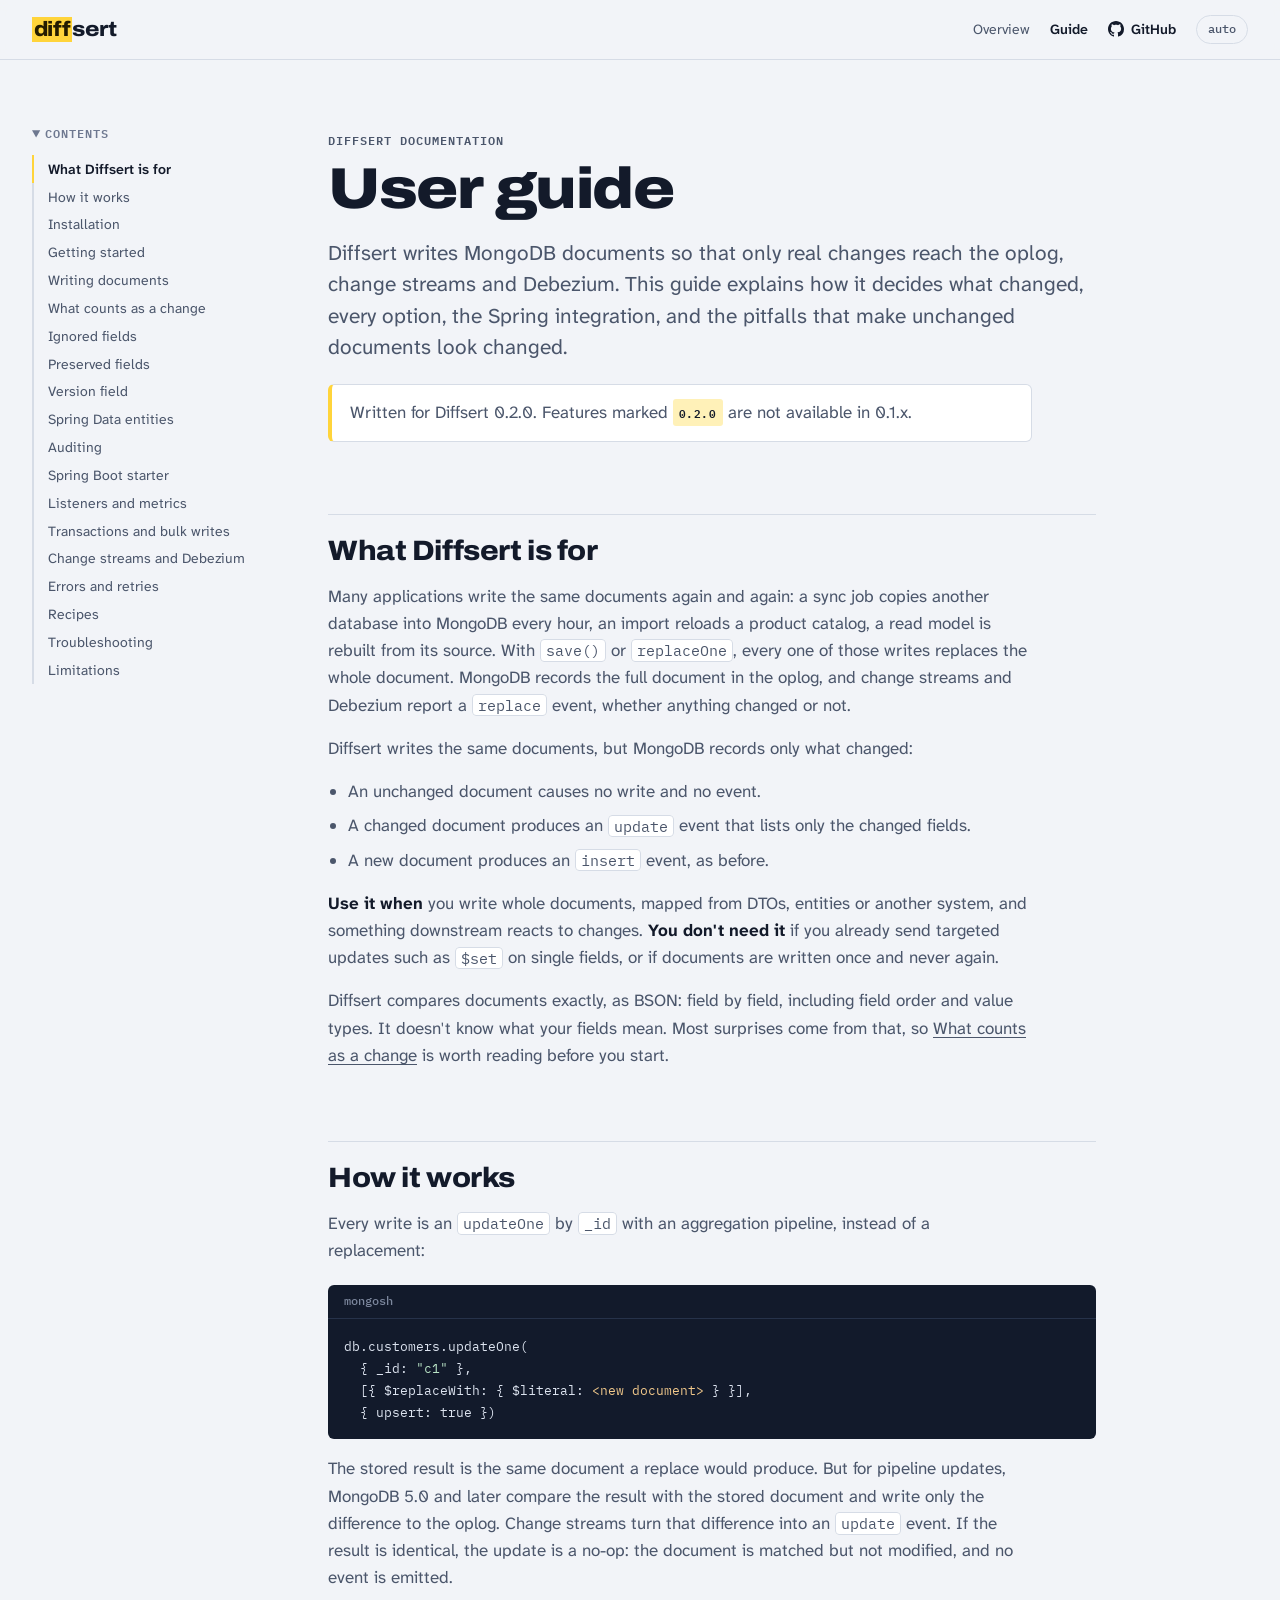
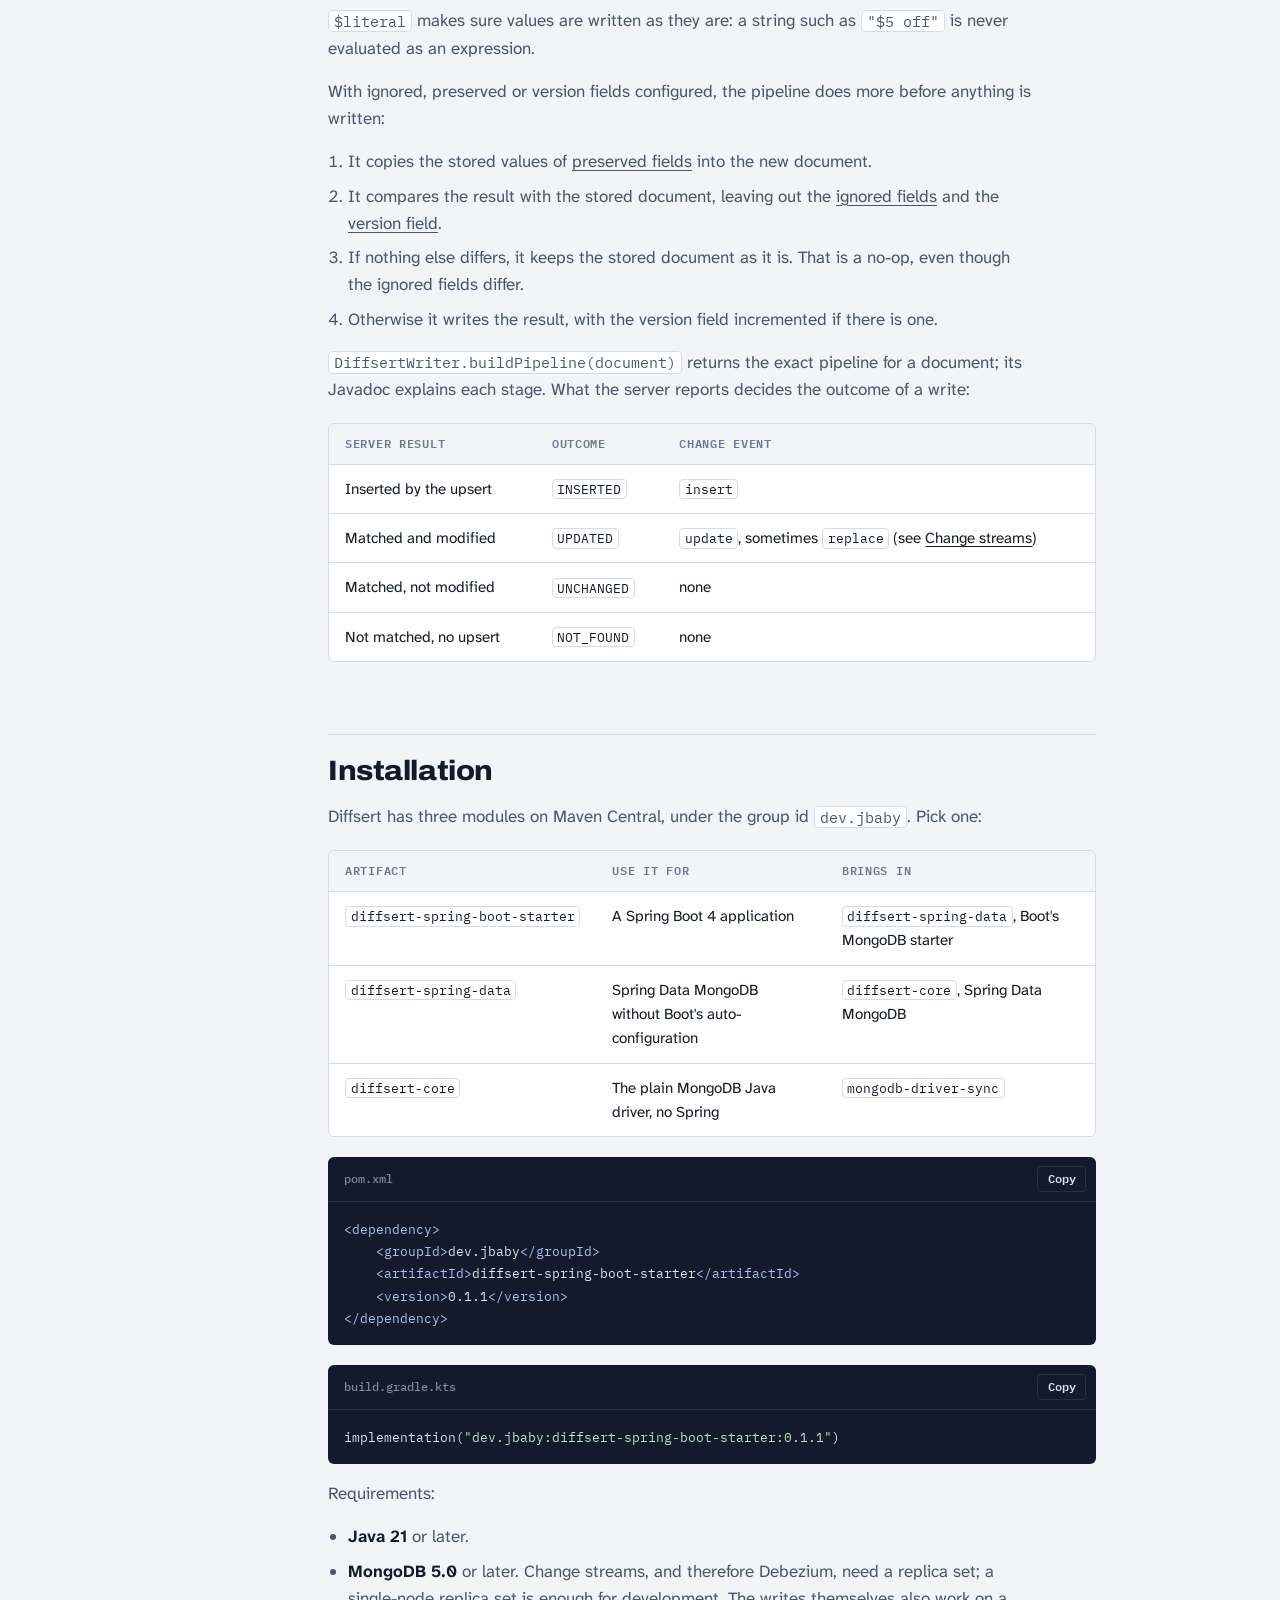
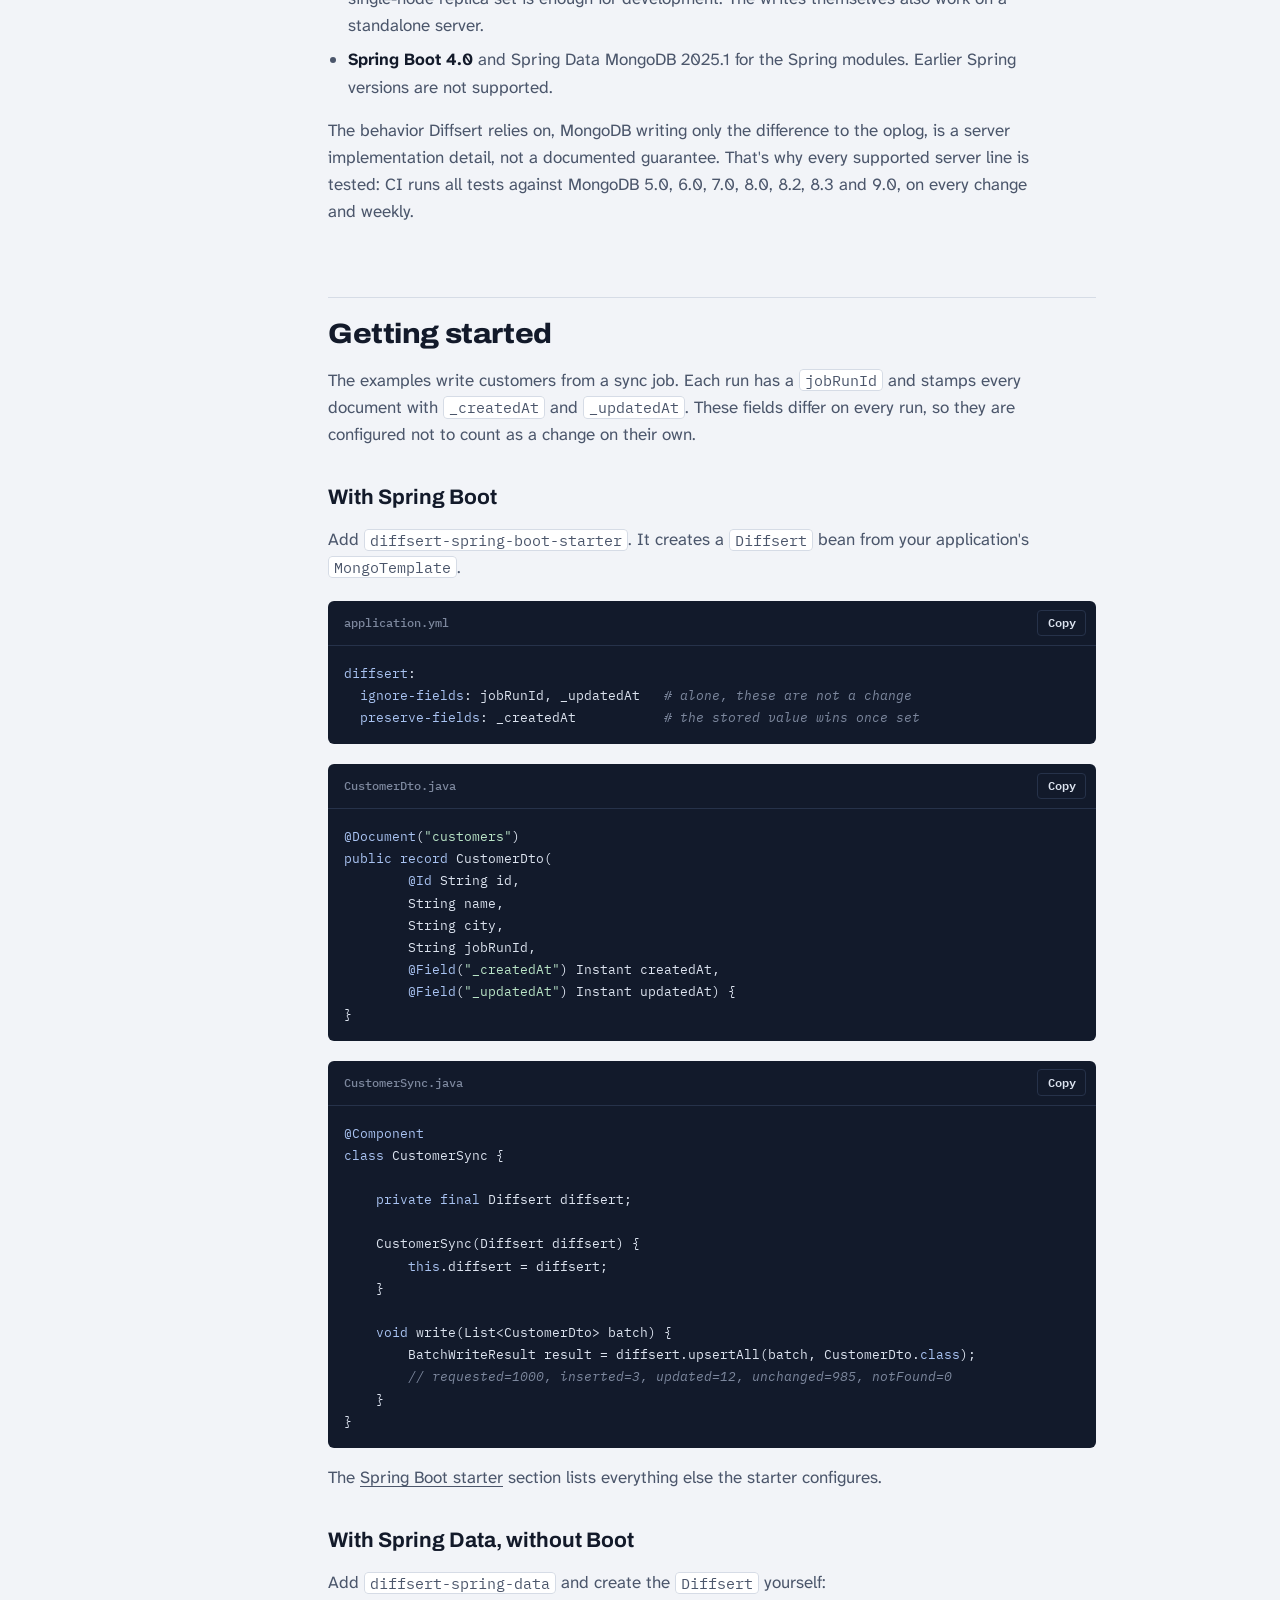
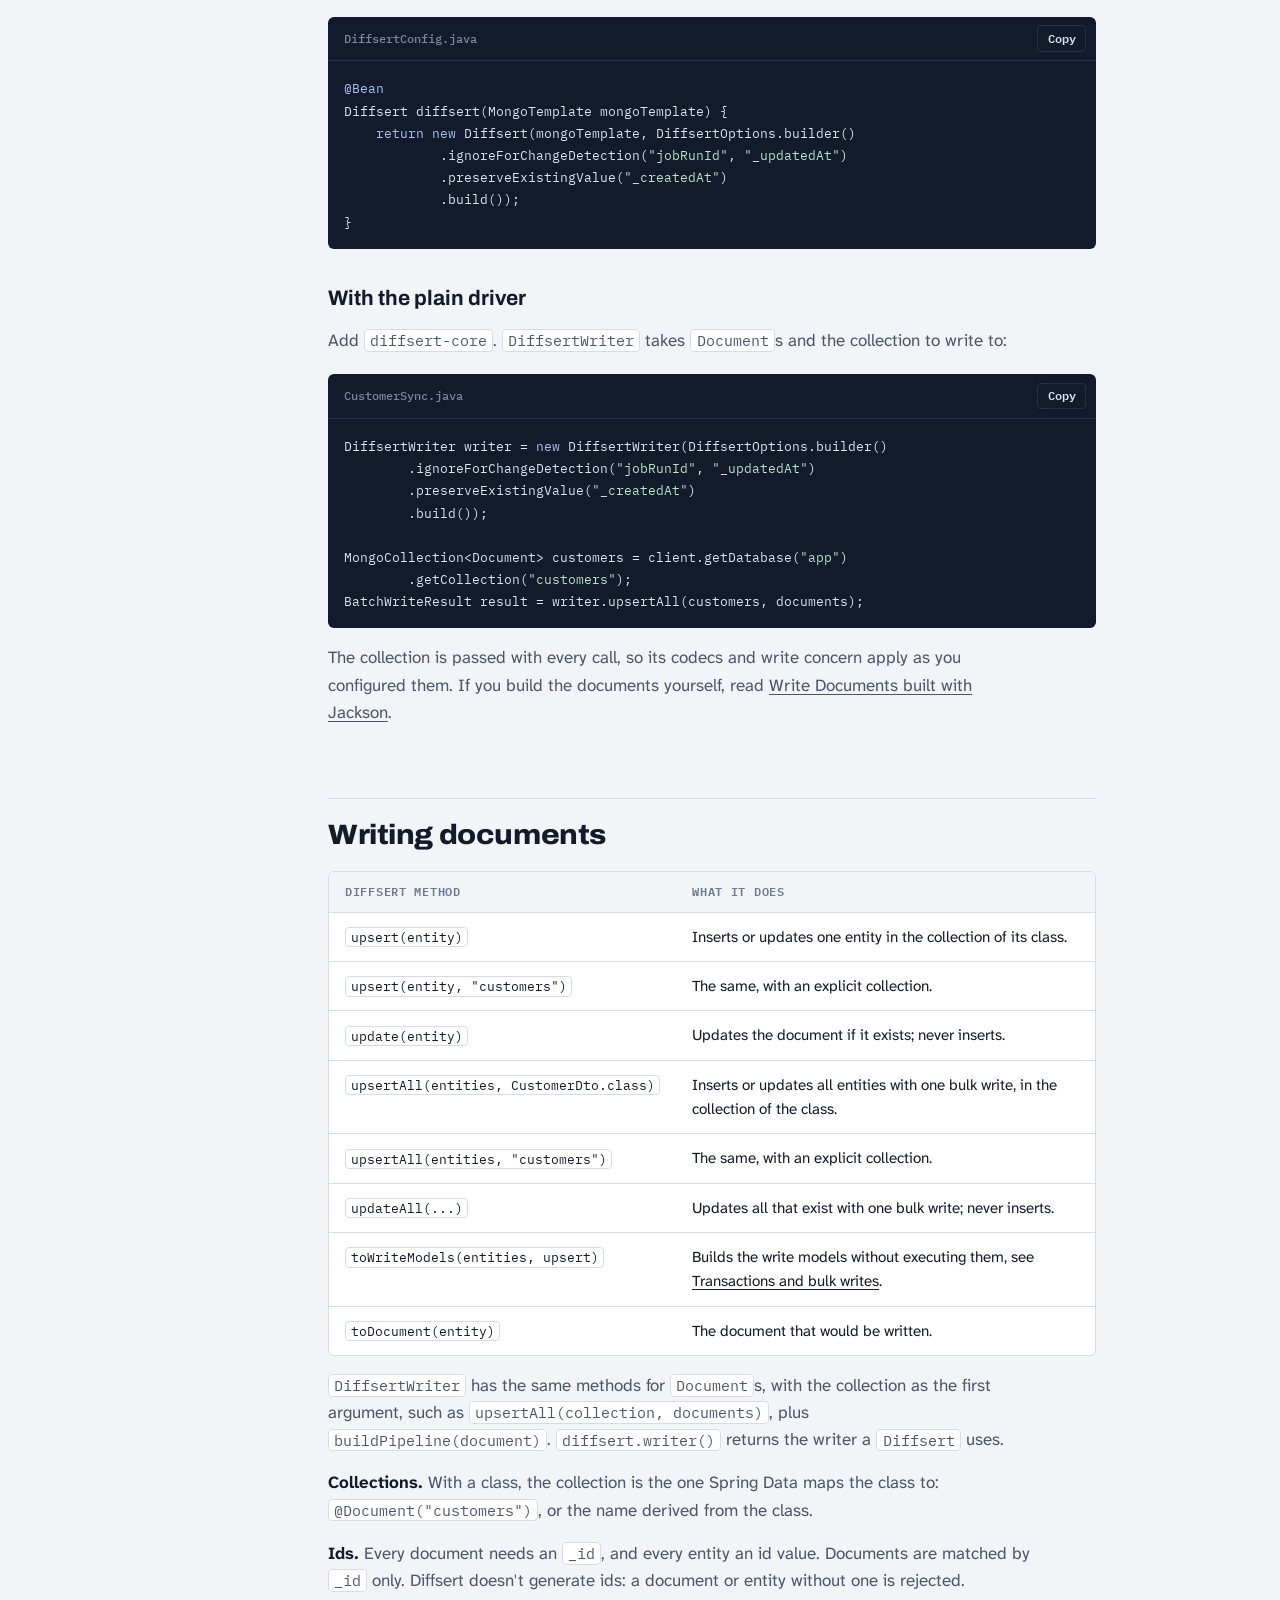
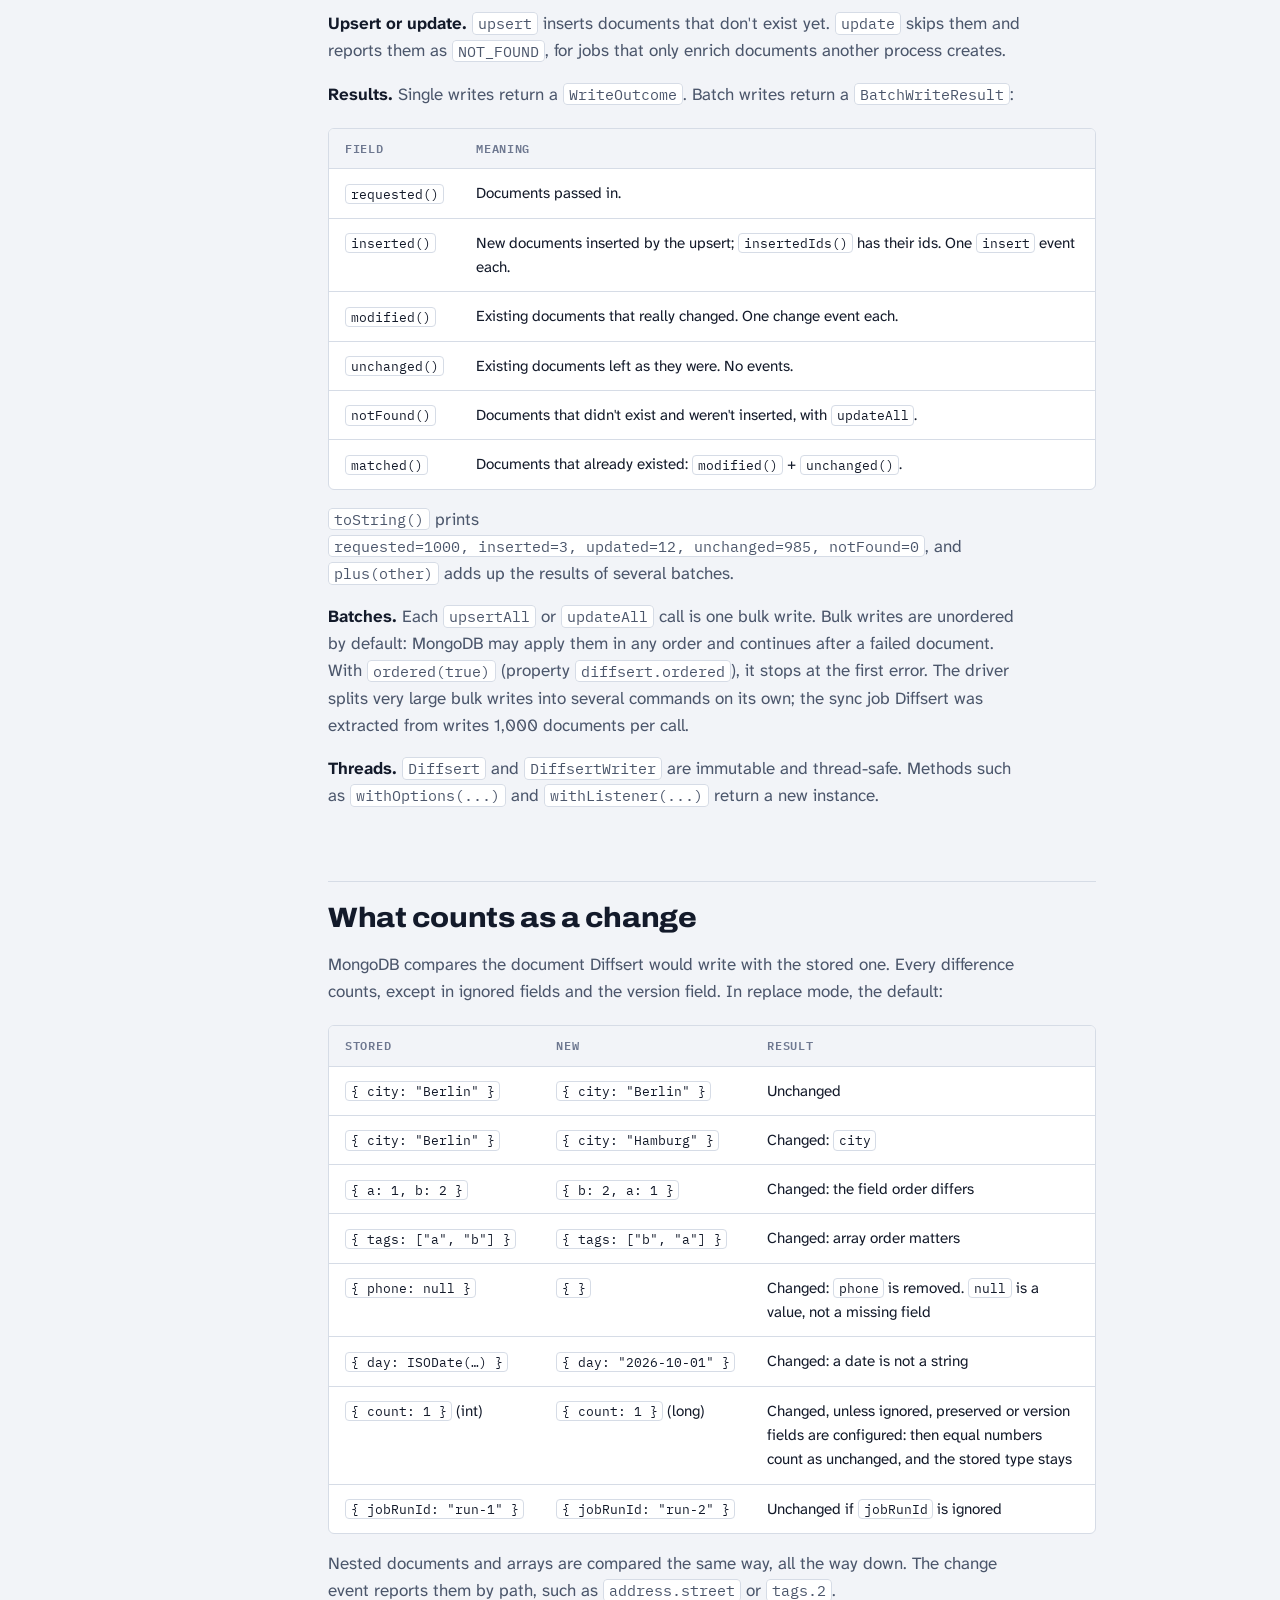
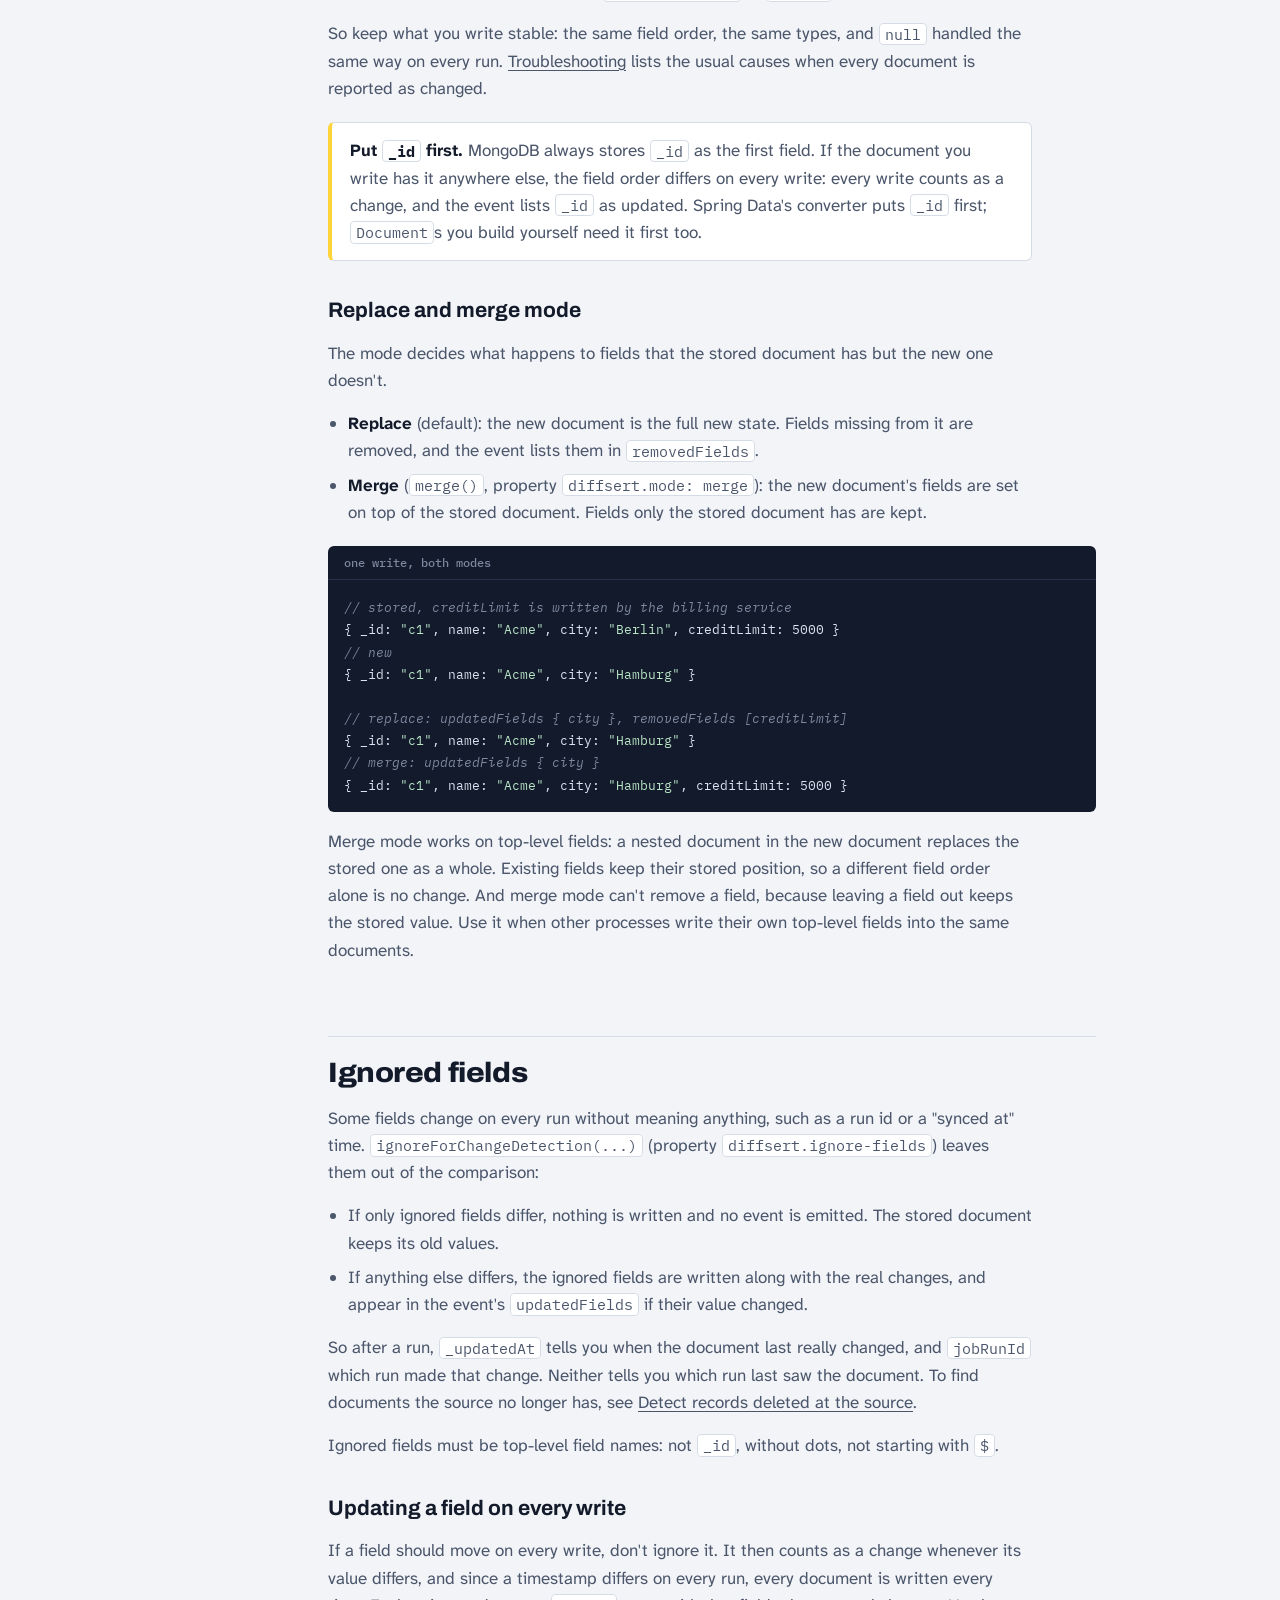
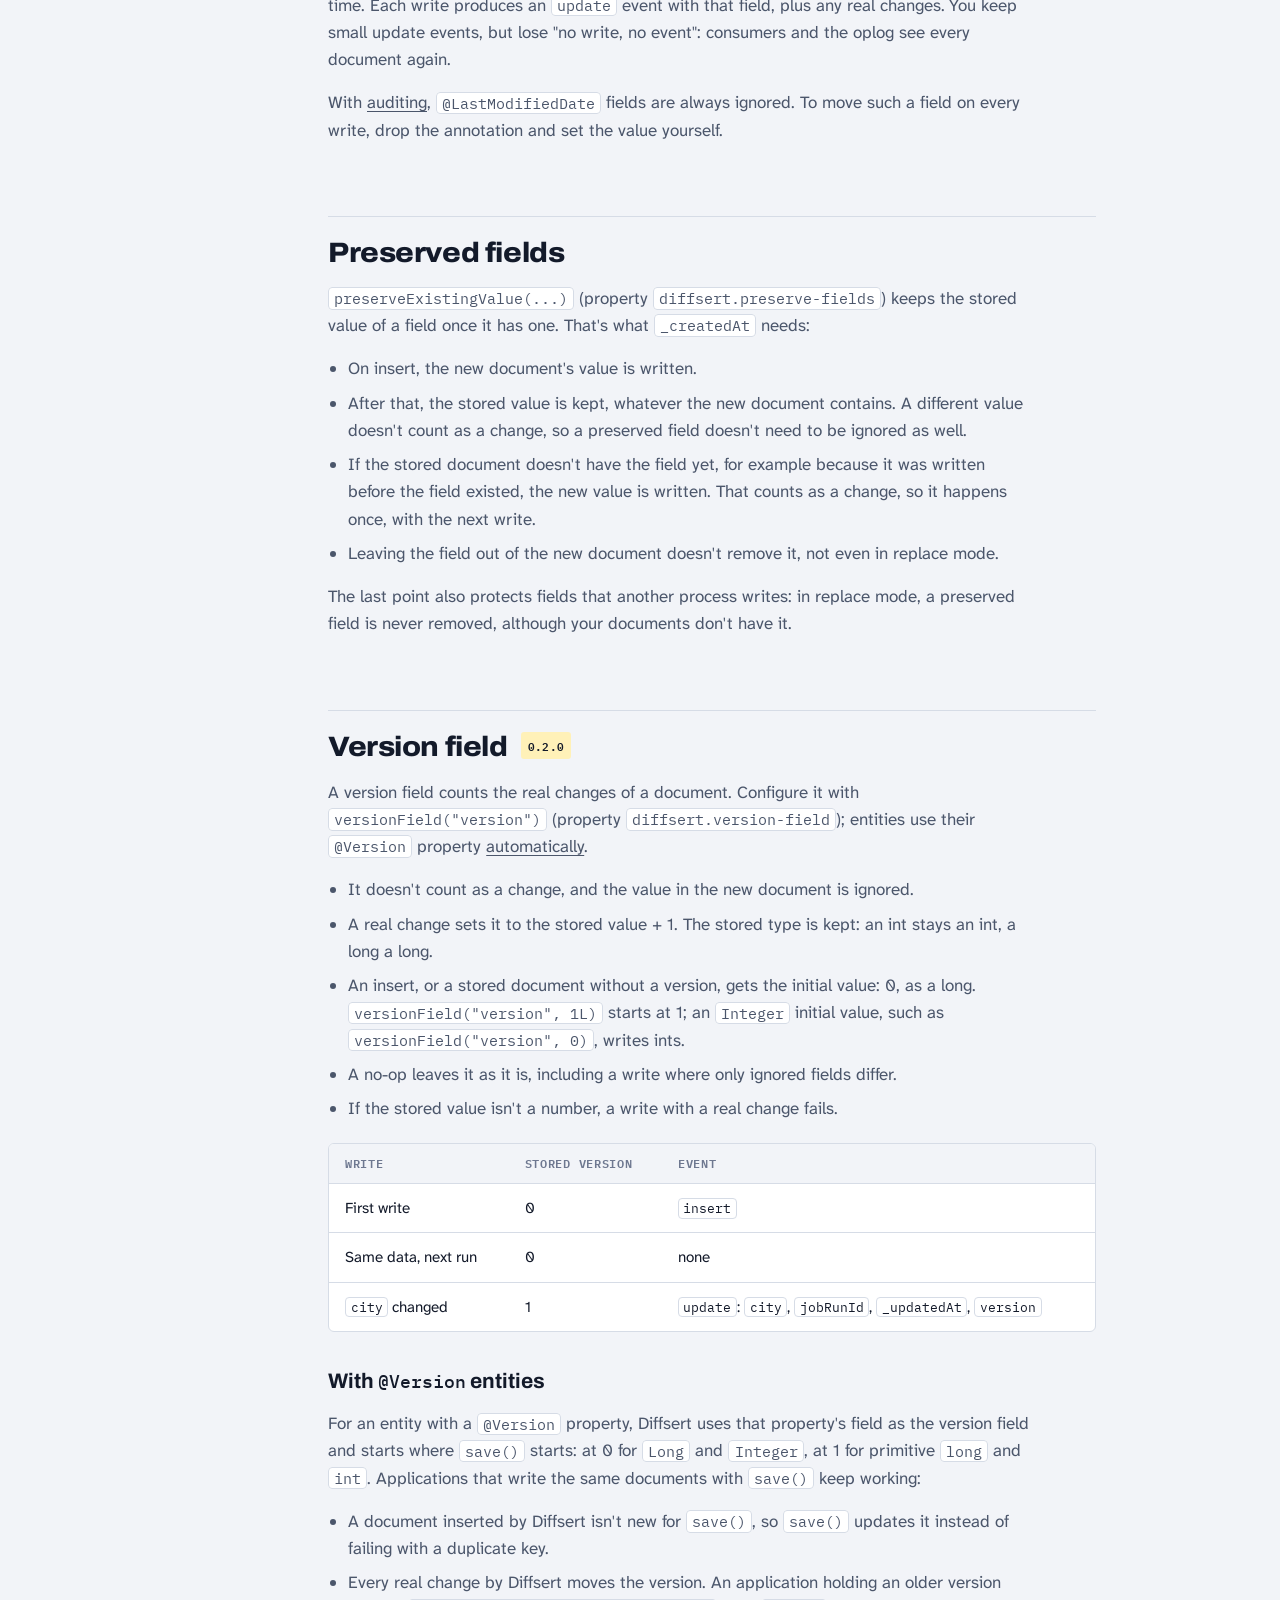
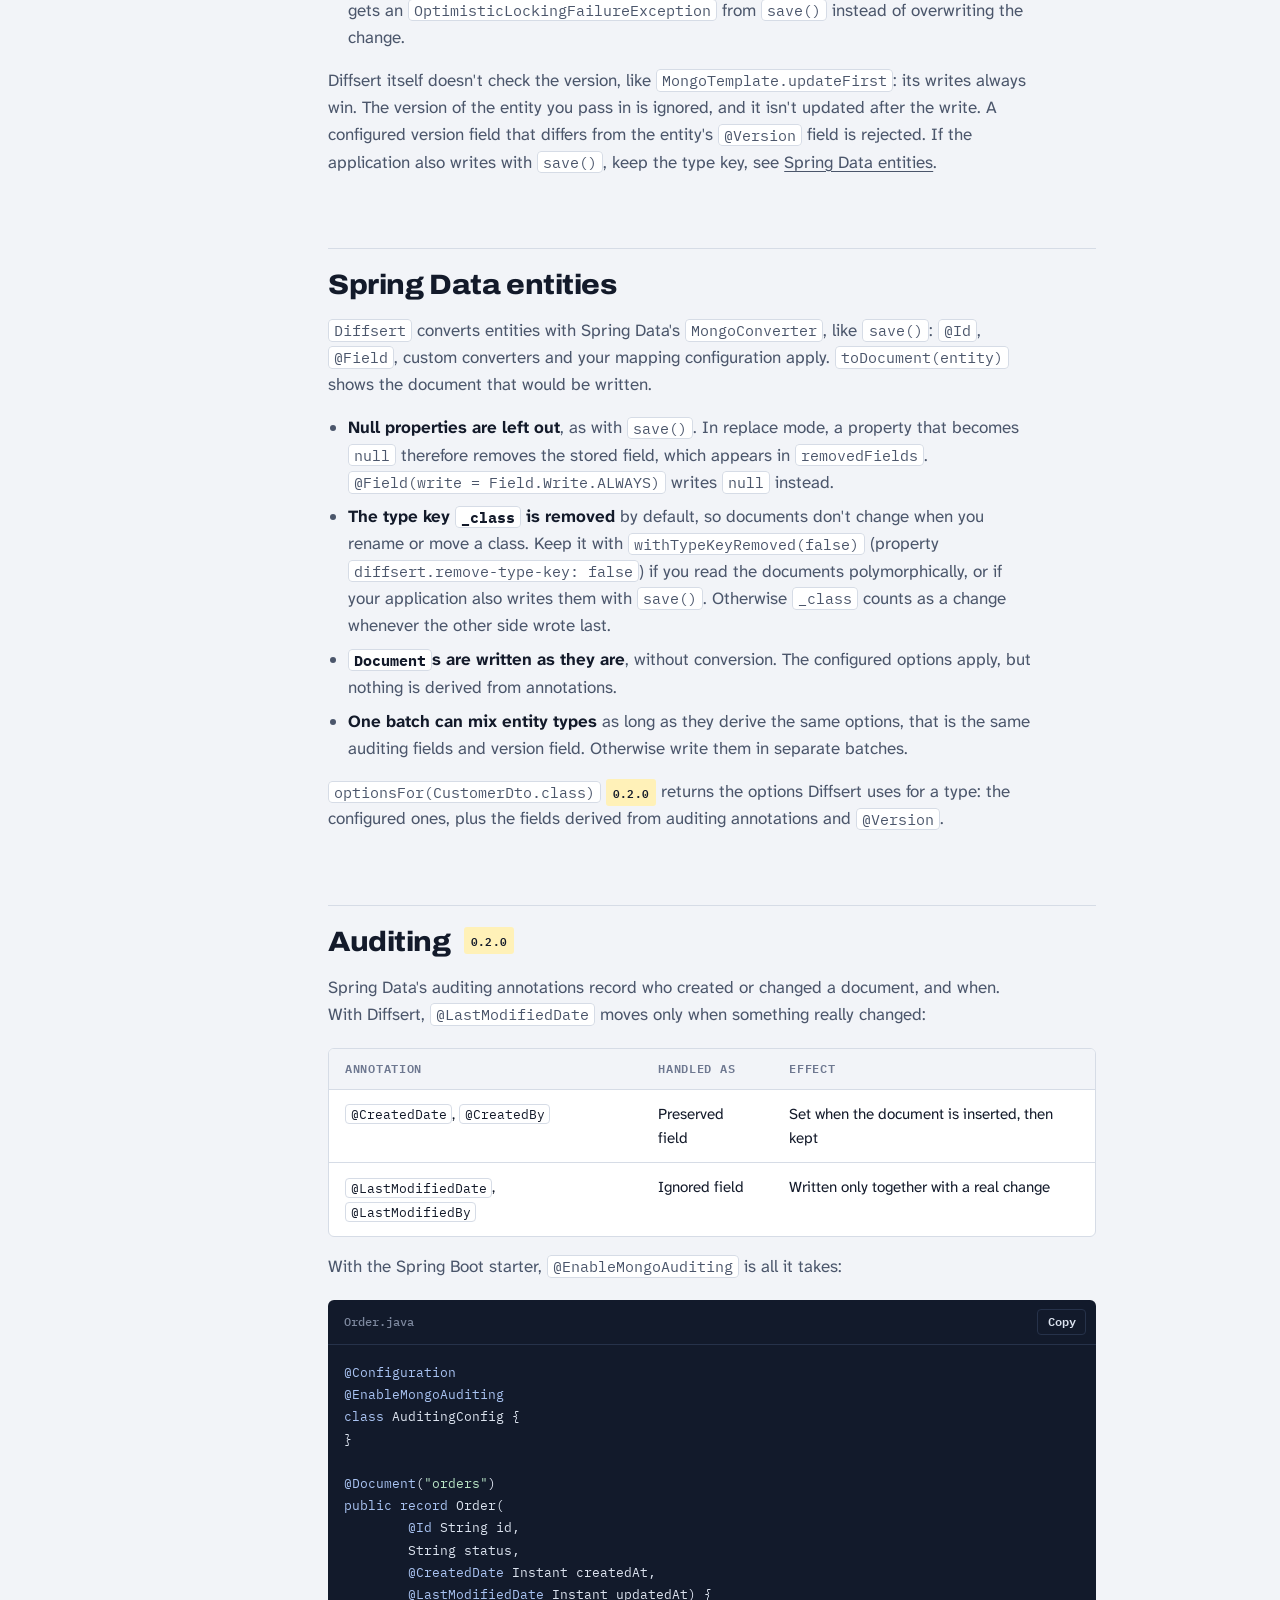
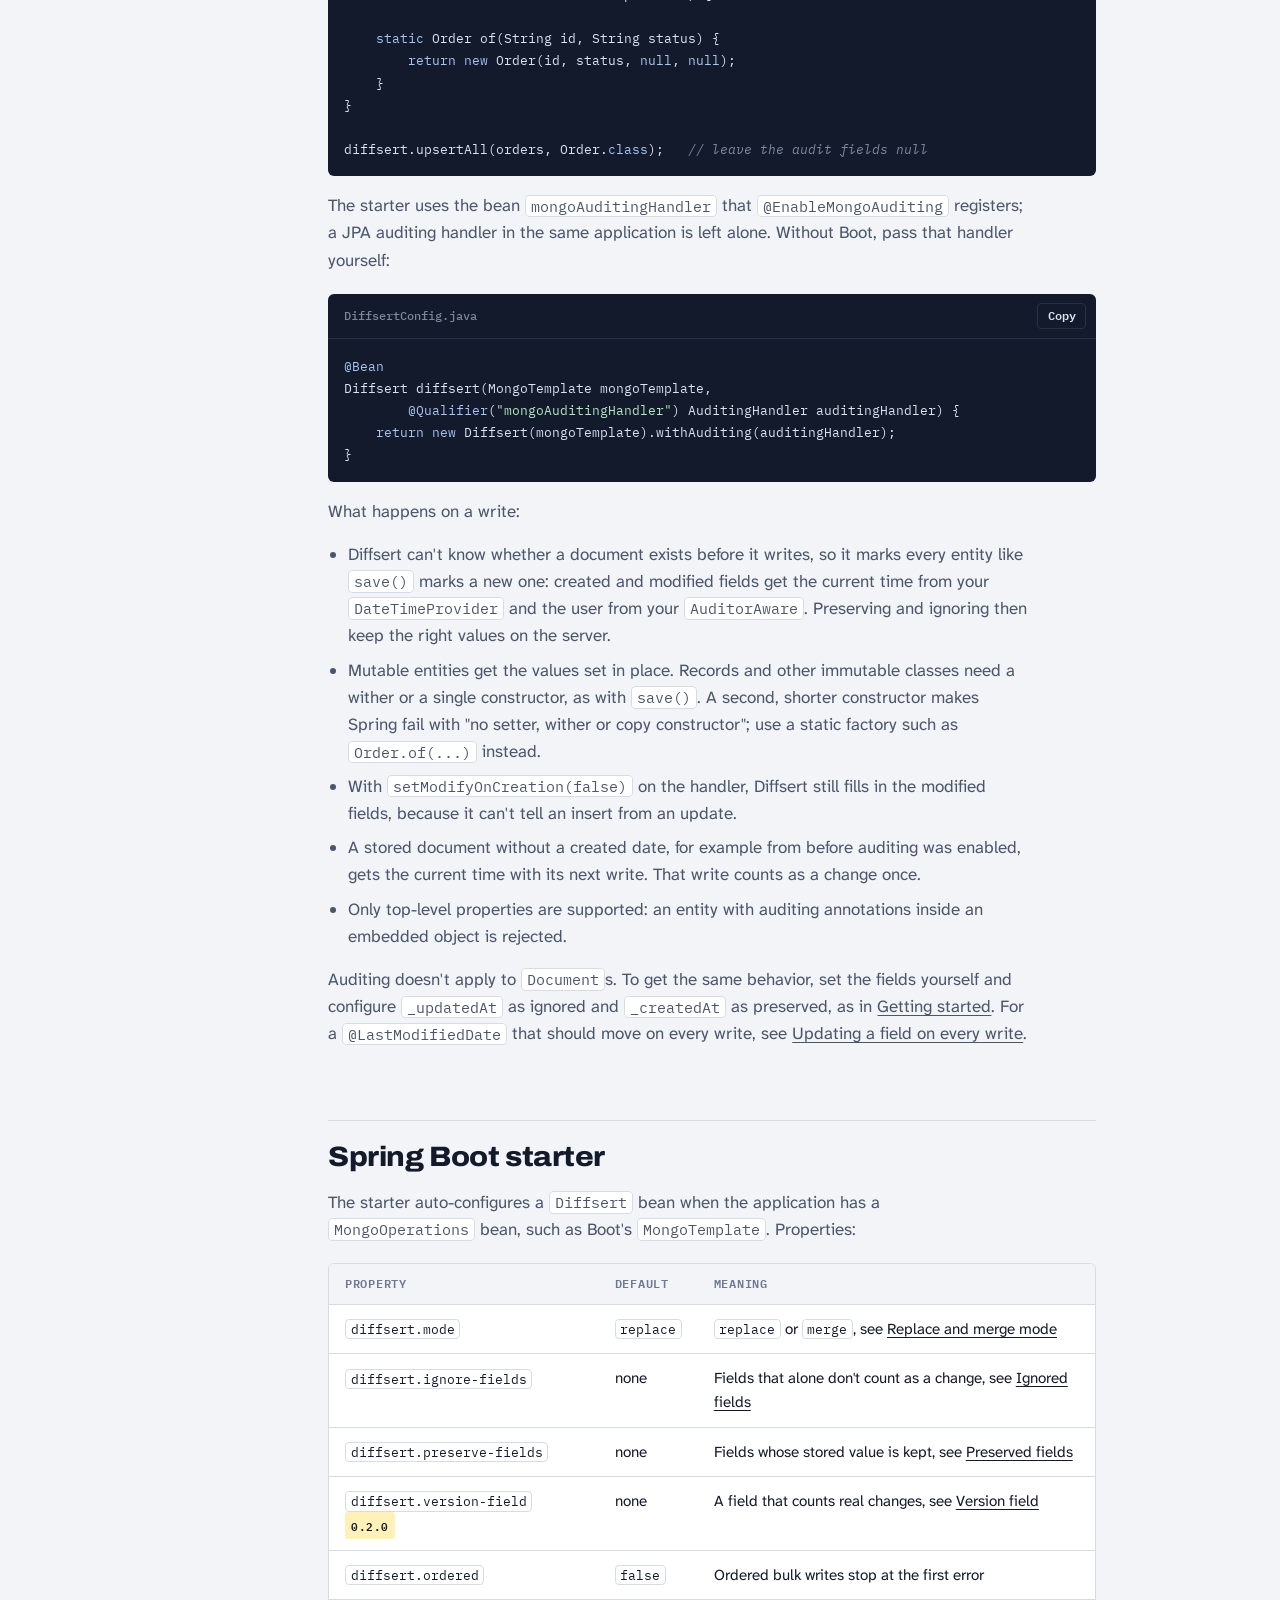
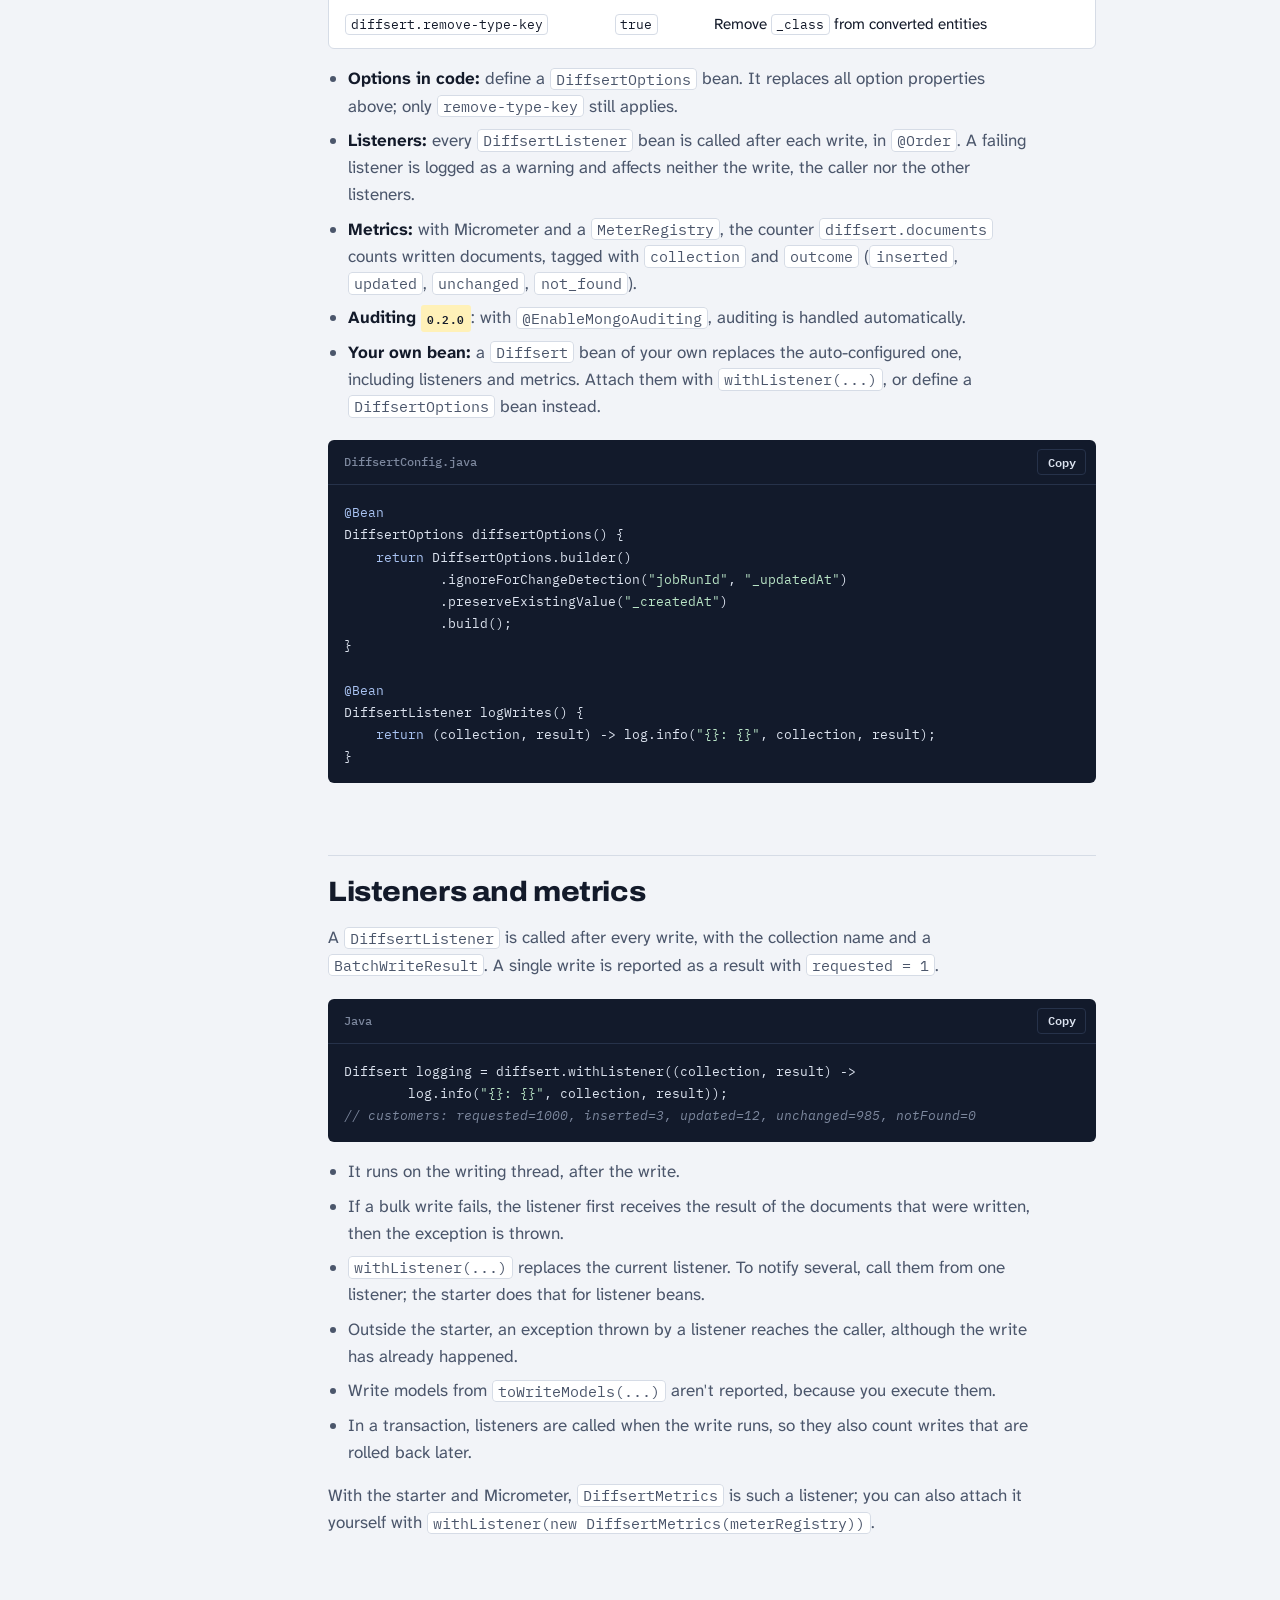
==== site/guide.html @ 5842cd1c "Add a user guide to the website site/guide.html explains how Diffsert decides what changed, every op" ====
<!doctype html>
<html lang="en">
<head>
<meta charset="utf-8">
<meta name="viewport" content="width=device-width, initial-scale=1, viewport-fit=cover">
<title>Diffsert User Guide</title>
<meta name="description" content="How Diffsert decides what changed, every option, the Spring integration, change streams and Debezium, and the pitfalls that make unchanged documents look changed.">
<meta property="og:title" content="Diffsert User Guide">
<meta property="og:description" content="Everything about writing MongoDB documents with Diffsert, so that only real changes reach change streams and Debezium.">
<meta property="og:type" content="article">
<link rel="icon" href="data:image/svg+xml,%3Csvg xmlns='http://www.w3.org/2000/svg' viewBox='0 0 32 32'%3E%3Crect width='32' height='32' rx='6' fill='%23131A2A'/%3E%3Crect x='6' y='9' width='20' height='3' rx='1.5' fill='%235A6680'/%3E%3Crect x='6' y='15' width='20' height='4' rx='1' fill='%23FFD43B'/%3E%3Crect x='6' y='22' width='14' height='3' rx='1.5' fill='%235A6680'/%3E%3C/svg%3E">
<link rel="preconnect" href="https://fonts.googleapis.com">
<link rel="preconnect" href="https://fonts.gstatic.com" crossorigin>
<link rel="stylesheet" href="https://fonts.googleapis.com/css2?family=Archivo:wdth,wght@62..125,400..900&family=Atkinson+Hyperlegible+Next:ital,wght@0,400;0,600;0,700;1,400&family=IBM+Plex+Mono:wght@400;500;600&display=swap">
<link rel="stylesheet" href="site.css">
<style>
/* Guide: one reading column with a sticky table of contents; the highlighter marks the current section. */
.nav a[aria-current="page"] { color: var(--ink); font-weight: 600; }

.guide {
  display: grid;
  grid-template-columns: 14.5rem minmax(0, 1fr);
  gap: clamp(2rem, 5vw, 4.5rem);
  align-items: start;
  padding-block: clamp(2rem, 5vw, 3.5rem) clamp(3rem, 7vw, 5rem);
}
@media (max-width: 960px) { .guide { grid-template-columns: minmax(0, 1fr); gap: 1.5rem; } }

/* ---------- table of contents ---------- */
.toc { position: sticky; top: 4.75rem; max-height: calc(100vh - 6rem); overflow-y: auto; font-size: var(--step--1); }
.toc summary {
  font: 600 0.78rem/1.3 var(--mono);
  letter-spacing: 0.08em;
  text-transform: uppercase;
  color: var(--ink-3);
  cursor: pointer;
  padding-block: 0.6rem;
}
.toc ol { list-style: none; margin: 0.25rem 0 0.75rem; padding: 0; }
.toc a {
  display: block;
  padding: 0.28rem 0 0.28rem 0.85rem;
  border-left: 2px solid var(--rule);
  color: var(--ink-2);
  text-decoration: none;
  line-height: 1.35;
}
.toc a:hover { color: var(--ink); border-left-color: var(--ink-3); }
.toc a[aria-current="true"] { color: var(--ink); font-weight: 600; border-left-color: var(--hl); }
@media (max-width: 960px) {
  .toc {
    position: static;
    max-height: none;
    background: var(--surface);
    border: 1px solid var(--rule);
    border-radius: var(--radius);
    padding: 0.2rem 1rem;
  }
}

/* ---------- article ---------- */
.doc { min-width: 0; max-width: 48rem; }
.doc h1 {
  font-size: clamp(2.4rem, 1.6rem + 3.2vw, 3.6rem);
  font-weight: 850;
  font-stretch: 115%;
  letter-spacing: -0.025em;
  line-height: 1;
  margin-top: 0.75rem;
}
.doc .lede { margin-top: 1.25rem; font-size: var(--step-1); line-height: 1.5; color: var(--ink-2); max-width: 60ch; }
.doc h2 {
  font-size: var(--step-2);
  font-weight: 800;
  font-stretch: 108%;
  letter-spacing: -0.015em;
  line-height: 1.15;
  margin-top: clamp(3rem, 6vw, 4.5rem);
  padding-top: 1.25rem;
  border-top: 1px solid var(--rule);
}
.doc h3 { font-size: var(--step-1); font-weight: 700; font-stretch: 100%; line-height: 1.25; margin-top: 2.25rem; }
.doc h2, .doc h3 { scroll-margin-top: 5rem; }
.doc h2 code, .doc h3 code { font-size: 0.85em; font-weight: 500; }
.doc p, .doc ul, .doc ol { margin: 1rem 0 0; color: var(--ink-2); max-width: var(--measure); }
.doc ul, .doc ol { padding-left: 1.25rem; }
.doc li + li { margin-top: 0.45rem; }
.doc strong { color: var(--ink); }
.doc .code, .doc .table-wrap, .doc .note { margin-top: 1.25rem; }
.doc table { min-width: 34rem; }
.doc .msgs td code { white-space: normal; }
.doc .msgs td:first-child { width: 55%; }
.note {
  background: var(--surface);
  border: 1px solid var(--rule);
  border-left: 4px solid var(--hl);
  border-radius: var(--radius);
  padding: 0.9rem 1.1rem;
  color: var(--ink-2);
  max-width: var(--measure);
}
.doc .note p { margin: 0; }
.doc .note p + p { margin-top: 0.6rem; }
.since {
  font: 600 0.68rem/1 var(--mono);
  letter-spacing: 0.04em;
  padding: 0.25rem 0.4rem;
  border-radius: 3px;
  background: var(--hl-soft);
  color: var(--ink);
  white-space: nowrap;
  vertical-align: middle;
}
h2 .since, h3 .since { margin-left: 0.5rem; position: relative; top: -0.15em; }
.anchor { margin-left: 0.45rem; color: var(--ink-3); text-decoration: none; font-weight: 500; opacity: 0; }
h2:hover .anchor, h3:hover .anchor, .anchor:focus-visible { opacity: 1; }
@media (hover: none) { .anchor { display: none; } }
</style>
</head>
<body>

<header class="top">
  <div class="wrap">
    <a class="mark" href="./" aria-label="Diffsert home"><span class="hl">diff</span>sert</a>
    <nav class="nav" aria-label="Site">
      <a href="./">Overview</a>
      <a href="guide.html" aria-current="page">Guide</a>
      <a class="gh" href="https://github.com/danielbartl/diffsert">
        <svg width="16" height="16" viewBox="0 0 16 16" aria-hidden="true" fill="currentColor"><path d="M8 0C3.58 0 0 3.58 0 8c0 3.54 2.29 6.53 5.47 7.59.4.07.55-.17.55-.38 0-.19-.01-.82-.01-1.49-2.01.37-2.53-.49-2.69-.94-.09-.23-.48-.94-.82-1.13-.28-.15-.68-.52-.01-.53.63-.01 1.08.58 1.23.82.72 1.21 1.87.87 2.33.66.07-.52.28-.87.51-1.07-1.78-.2-3.64-.89-3.64-3.95 0-.87.31-1.59.82-2.15-.08-.2-.36-1.02.08-2.12 0 0 .67-.21 2.2.82.64-.18 1.32-.27 2-.27.68 0 1.36.09 2 .27 1.53-1.04 2.2-.82 2.2-.82.44 1.1.16 1.92.08 2.12.51.56.82 1.27.82 2.15 0 3.07-1.87 3.75-3.65 3.95.29.25.54.73.54 1.48 0 1.07-.01 1.93-.01 2.2 0 .21.15.46.55.38A8.013 8.013 0 0016 8c0-4.42-3.58-8-8-8z"/></svg>
        GitHub
      </a>
      <button class="theme-btn" id="theme-btn" type="button" aria-label="Color theme: system">auto</button>
    </nav>
  </div>
</header>

<div class="wrap guide">
  <nav class="toc" aria-label="Guide contents">
    <details id="toc">
      <summary>Contents</summary>
      <ol>
        <li><a href="#purpose">What Diffsert is for</a></li>
        <li><a href="#how">How it works</a></li>
        <li><a href="#install">Installation</a></li>
        <li><a href="#start">Getting started</a></li>
        <li><a href="#writing">Writing documents</a></li>
        <li><a href="#changes">What counts as a change</a></li>
        <li><a href="#ignored">Ignored fields</a></li>
        <li><a href="#preserved">Preserved fields</a></li>
        <li><a href="#versions">Version field</a></li>
        <li><a href="#entities">Spring Data entities</a></li>
        <li><a href="#auditing">Auditing</a></li>
        <li><a href="#boot">Spring Boot starter</a></li>
        <li><a href="#listeners">Listeners and metrics</a></li>
        <li><a href="#transactions">Transactions and bulk writes</a></li>
        <li><a href="#events">Change streams and Debezium</a></li>
        <li><a href="#errors">Errors and retries</a></li>
        <li><a href="#recipes">Recipes</a></li>
        <li><a href="#troubleshooting">Troubleshooting</a></li>
        <li><a href="#limits">Limitations</a></li>
      </ol>
    </details>
  </nav>

  <main class="doc">
    <p class="eyebrow">Diffsert documentation</p>
    <h1>User guide</h1>
    <p class="lede">
      Diffsert writes MongoDB documents so that only real changes reach the oplog, change streams and Debezium. This
      guide explains how it decides what changed, every option, the Spring integration, and the pitfalls that make
      unchanged documents look changed.
    </p>
    <div class="note">
      <p>Written for Diffsert 0.2.0. Features marked <span class="since">0.2.0</span> are not available in 0.1.x.</p>
    </div>

    <!-- ================================================================ purpose -->
    <h2 id="purpose">What Diffsert is for</h2>
    <p>
      Many applications write the same documents again and again: a sync job copies another database into MongoDB
      every hour, an import reloads a product catalog, a read model is rebuilt from its source. With <code>save()</code>
      or <code>replaceOne</code>, every one of those writes replaces the whole document. MongoDB records the full
      document in the oplog, and change streams and Debezium report a <code>replace</code> event, whether anything
      changed or not.
    </p>
    <p>Diffsert writes the same documents, but MongoDB records only what changed:</p>
    <ul>
      <li>An unchanged document causes no write and no event.</li>
      <li>A changed document produces an <code>update</code> event that lists only the changed fields.</li>
      <li>A new document produces an <code>insert</code> event, as before.</li>
    </ul>
    <p>
      <strong>Use it when</strong> you write whole documents, mapped from DTOs, entities or another system, and
      something downstream reacts to changes. <strong>You don't need it</strong> if you already send targeted updates
      such as <code>$set</code> on single fields, or if documents are written once and never again.
    </p>
    <p>
      Diffsert compares documents exactly, as BSON: field by field, including field order and value types. It doesn't
      know what your fields mean. Most surprises come from that, so <a href="#changes">What counts as a change</a> is
      worth reading before you start.
    </p>

    <!-- ================================================================ how -->
    <h2 id="how">How it works</h2>
    <p>Every write is an <code>updateOne</code> by <code>_id</code> with an aggregation pipeline, instead of a replacement:</p>
    <div class="code">
      <div class="bar">mongosh</div>
<pre><code>db.customers.updateOne(
  { _id: <span class="s">"c1"</span> },
  [{ $replaceWith: { $literal: <span class="t">&lt;new document&gt;</span> } }],
  { upsert: true })</code></pre>
    </div>
    <p>
      The stored result is the same document a replace would produce. But for pipeline updates, MongoDB 5.0 and later
      compare the result with the stored document and write only the difference to the oplog. Change streams turn
      that difference into an <code>update</code> event. If the result is identical, the update is a no-op: the
      document is matched but not modified, and no event is emitted.
    </p>
    <p>
      <code>$literal</code> makes sure values are written as they are: a string such as <code>"$5 off"</code> is never
      evaluated as an expression.
    </p>
    <p>With ignored, preserved or version fields configured, the pipeline does more before anything is written:</p>
    <ol>
      <li>It copies the stored values of <a href="#preserved">preserved fields</a> into the new document.</li>
      <li>It compares the result with the stored document, leaving out the <a href="#ignored">ignored fields</a> and the <a href="#versions">version field</a>.</li>
      <li>If nothing else differs, it keeps the stored document as it is. That is a no-op, even though the ignored fields differ.</li>
      <li>Otherwise it writes the result, with the version field incremented if there is one.</li>
    </ol>
    <p>
      <code>DiffsertWriter.buildPipeline(document)</code> returns the exact pipeline for a document; its Javadoc
      explains each stage. What the server reports decides the outcome of a write:
    </p>
    <div class="table-wrap">
      <table>
        <thead><tr><th scope="col">Server result</th><th scope="col">Outcome</th><th scope="col">Change event</th></tr></thead>
        <tbody>
          <tr><td>Inserted by the upsert</td><td><code>INSERTED</code></td><td><code>insert</code></td></tr>
          <tr><td>Matched and modified</td><td><code>UPDATED</code></td><td><code>update</code>, sometimes <code>replace</code> (see <a href="#events">Change streams</a>)</td></tr>
          <tr><td>Matched, not modified</td><td><code>UNCHANGED</code></td><td>none</td></tr>
          <tr><td>Not matched, no upsert</td><td><code>NOT_FOUND</code></td><td>none</td></tr>
        </tbody>
      </table>
    </div>

    <!-- ================================================================ install -->
    <h2 id="install">Installation</h2>
    <p>Diffsert has three modules on Maven Central, under the group id <code>dev.jbaby</code>. Pick one:</p>
    <div class="table-wrap">
      <table>
        <thead><tr><th scope="col">Artifact</th><th scope="col">Use it for</th><th scope="col">Brings in</th></tr></thead>
        <tbody>
          <tr><td><code>diffsert-spring-boot-starter</code></td><td>A Spring Boot 4 application</td><td><code>diffsert-spring-data</code>, Boot's MongoDB starter</td></tr>
          <tr><td><code>diffsert-spring-data</code></td><td>Spring Data MongoDB without Boot's auto-configuration</td><td><code>diffsert-core</code>, Spring Data MongoDB</td></tr>
          <tr><td><code>diffsert-core</code></td><td>The plain MongoDB Java driver, no Spring</td><td><code>mongodb-driver-sync</code></td></tr>
        </tbody>
      </table>
    </div>
    <div class="code">
      <div class="bar">pom.xml <button class="copy" type="button">Copy</button></div>
<pre><code><span class="k">&lt;dependency&gt;</span>
    <span class="k">&lt;groupId&gt;</span>dev.jbaby<span class="k">&lt;/groupId&gt;</span>
    <span class="k">&lt;artifactId&gt;</span>diffsert-spring-boot-starter<span class="k">&lt;/artifactId&gt;</span>
    <span class="k">&lt;version&gt;</span>0.1.1<span class="k">&lt;/version&gt;</span>
<span class="k">&lt;/dependency&gt;</span></code></pre>
    </div>
    <div class="code">
      <div class="bar">build.gradle.kts <button class="copy" type="button">Copy</button></div>
<pre><code>implementation(<span class="s">"dev.jbaby:diffsert-spring-boot-starter:0.1.1"</span>)</code></pre>
    </div>
    <p>Requirements:</p>
    <ul>
      <li><strong>Java 21</strong> or later.</li>
      <li><strong>MongoDB 5.0</strong> or later. Change streams, and therefore Debezium, need a replica set; a single-node replica set is enough for development. The writes themselves also work on a standalone server.</li>
      <li><strong>Spring Boot 4.0</strong> and Spring Data MongoDB 2025.1 for the Spring modules. Earlier Spring versions are not supported.</li>
    </ul>
    <p>
      The behavior Diffsert relies on, MongoDB writing only the difference to the oplog, is a server implementation
      detail, not a documented guarantee. That's why every supported server line is tested: CI runs all tests against
      MongoDB 5.0, 6.0, 7.0, 8.0, 8.2, 8.3 and 9.0, on every change and weekly.
    </p>

    <!-- ================================================================ start -->
    <h2 id="start">Getting started</h2>
    <p>
      The examples write customers from a sync job. Each run has a <code>jobRunId</code> and stamps every document with
      <code>_createdAt</code> and <code>_updatedAt</code>. These fields differ on every run, so they are configured not
      to count as a change on their own.
    </p>

    <h3 id="start-boot">With Spring Boot</h3>
    <p>Add <code>diffsert-spring-boot-starter</code>. It creates a <code>Diffsert</code> bean from your application's <code>MongoTemplate</code>.</p>
    <div class="code">
      <div class="bar">application.yml <button class="copy" type="button">Copy</button></div>
<pre><code><span class="k">diffsert</span>:
  <span class="k">ignore-fields</span>: jobRunId, _updatedAt   <span class="c"># alone, these are not a change</span>
  <span class="k">preserve-fields</span>: _createdAt           <span class="c"># the stored value wins once set</span></code></pre>
    </div>
    <div class="code">
      <div class="bar">CustomerDto.java <button class="copy" type="button">Copy</button></div>
<pre><code><span class="k">@Document</span>(<span class="s">"customers"</span>)
<span class="k">public record</span> CustomerDto(
        <span class="k">@Id</span> String id,
        String name,
        String city,
        String jobRunId,
        <span class="k">@Field</span>(<span class="s">"_createdAt"</span>) Instant createdAt,
        <span class="k">@Field</span>(<span class="s">"_updatedAt"</span>) Instant updatedAt) {
}</code></pre>
    </div>
    <div class="code">
      <div class="bar">CustomerSync.java <button class="copy" type="button">Copy</button></div>
<pre><code><span class="k">@Component</span>
<span class="k">class</span> CustomerSync {

    <span class="k">private final</span> Diffsert diffsert;

    CustomerSync(Diffsert diffsert) {
        <span class="k">this</span>.diffsert = diffsert;
    }

    <span class="k">void</span> write(List&lt;CustomerDto&gt; batch) {
        BatchWriteResult result = diffsert.upsertAll(batch, CustomerDto.<span class="k">class</span>);
        <span class="c">// requested=1000, inserted=3, updated=12, unchanged=985, notFound=0</span>
    }
}</code></pre>
    </div>
    <p>The <a href="#boot">Spring Boot starter</a> section lists everything else the starter configures.</p>

    <h3 id="start-data">With Spring Data, without Boot</h3>
    <p>Add <code>diffsert-spring-data</code> and create the <code>Diffsert</code> yourself:</p>
    <div class="code">
      <div class="bar">DiffsertConfig.java <button class="copy" type="button">Copy</button></div>
<pre><code><span class="k">@Bean</span>
Diffsert diffsert(MongoTemplate mongoTemplate) {
    <span class="k">return new</span> Diffsert(mongoTemplate, DiffsertOptions.builder()
            .ignoreForChangeDetection(<span class="s">"jobRunId"</span>, <span class="s">"_updatedAt"</span>)
            .preserveExistingValue(<span class="s">"_createdAt"</span>)
            .build());
}</code></pre>
    </div>

    <h3 id="start-core">With the plain driver</h3>
    <p>Add <code>diffsert-core</code>. <code>DiffsertWriter</code> takes <code>Document</code>s and the collection to write to:</p>
    <div class="code">
      <div class="bar">CustomerSync.java <button class="copy" type="button">Copy</button></div>
<pre><code>DiffsertWriter writer = <span class="k">new</span> DiffsertWriter(DiffsertOptions.builder()
        .ignoreForChangeDetection(<span class="s">"jobRunId"</span>, <span class="s">"_updatedAt"</span>)
        .preserveExistingValue(<span class="s">"_createdAt"</span>)
        .build());

MongoCollection&lt;Document&gt; customers = client.getDatabase(<span class="s">"app"</span>)
        .getCollection(<span class="s">"customers"</span>);
BatchWriteResult result = writer.upsertAll(customers, documents);</code></pre>
    </div>
    <p>
      The collection is passed with every call, so its codecs and write concern apply as you configured them. If you
      build the documents yourself, read <a href="#recipe-jackson">Write Documents built with Jackson</a>.
    </p>

    <!-- ================================================================ writing -->
    <h2 id="writing">Writing documents</h2>
    <div class="table-wrap">
      <table>
        <thead><tr><th scope="col"><code>Diffsert</code> method</th><th scope="col">What it does</th></tr></thead>
        <tbody>
          <tr><td><code>upsert(entity)</code></td><td>Inserts or updates one entity in the collection of its class.</td></tr>
          <tr><td><code>upsert(entity, "customers")</code></td><td>The same, with an explicit collection.</td></tr>
          <tr><td><code>update(entity)</code></td><td>Updates the document if it exists; never inserts.</td></tr>
          <tr><td><code>upsertAll(entities, CustomerDto.class)</code></td><td>Inserts or updates all entities with one bulk write, in the collection of the class.</td></tr>
          <tr><td><code>upsertAll(entities, "customers")</code></td><td>The same, with an explicit collection.</td></tr>
          <tr><td><code>updateAll(...)</code></td><td>Updates all that exist with one bulk write; never inserts.</td></tr>
          <tr><td><code>toWriteModels(entities, upsert)</code></td><td>Builds the write models without executing them, see <a href="#transactions">Transactions and bulk writes</a>.</td></tr>
          <tr><td><code>toDocument(entity)</code></td><td>The document that would be written.</td></tr>
        </tbody>
      </table>
    </div>
    <p>
      <code>DiffsertWriter</code> has the same methods for <code>Document</code>s, with the collection as the first
      argument, such as <code>upsertAll(collection, documents)</code>, plus <code>buildPipeline(document)</code>.
      <code>diffsert.writer()</code> returns the writer a <code>Diffsert</code> uses.
    </p>
    <p>
      <strong>Collections.</strong> With a class, the collection is the one Spring Data maps the class to:
      <code>@Document("customers")</code>, or the name derived from the class.
    </p>
    <p>
      <strong>Ids.</strong> Every document needs an <code>_id</code>, and every entity an id value. Documents are
      matched by <code>_id</code> only. Diffsert doesn't generate ids: a document or entity without one is rejected.
    </p>
    <p>
      <strong>Upsert or update.</strong> <code>upsert</code> inserts documents that don't exist yet.
      <code>update</code> skips them and reports them as <code>NOT_FOUND</code>, for jobs that only enrich documents
      another process creates.
    </p>
    <p><strong>Results.</strong> Single writes return a <code>WriteOutcome</code>. Batch writes return a <code>BatchWriteResult</code>:</p>
    <div class="table-wrap">
      <table>
        <thead><tr><th scope="col">Field</th><th scope="col">Meaning</th></tr></thead>
        <tbody>
          <tr><td><code>requested()</code></td><td>Documents passed in.</td></tr>
          <tr><td><code>inserted()</code></td><td>New documents inserted by the upsert; <code>insertedIds()</code> has their ids. One <code>insert</code> event each.</td></tr>
          <tr><td><code>modified()</code></td><td>Existing documents that really changed. One change event each.</td></tr>
          <tr><td><code>unchanged()</code></td><td>Existing documents left as they were. No events.</td></tr>
          <tr><td><code>notFound()</code></td><td>Documents that didn't exist and weren't inserted, with <code>updateAll</code>.</td></tr>
          <tr><td><code>matched()</code></td><td>Documents that already existed: <code>modified()</code> + <code>unchanged()</code>.</td></tr>
        </tbody>
      </table>
    </div>
    <p>
      <code>toString()</code> prints <code>requested=1000, inserted=3, updated=12, unchanged=985, notFound=0</code>,
      and <code>plus(other)</code> adds up the results of several batches.
    </p>
    <p>
      <strong>Batches.</strong> Each <code>upsertAll</code> or <code>updateAll</code> call is one bulk write.
      Bulk writes are unordered by default: MongoDB may apply them in any order and continues after a failed
      document. With <code>ordered(true)</code> (property <code>diffsert.ordered</code>), it stops at the first error.
      The driver splits very large bulk writes into several commands on its own; the sync job Diffsert was extracted
      from writes 1,000 documents per call.
    </p>
    <p>
      <strong>Threads.</strong> <code>Diffsert</code> and <code>DiffsertWriter</code> are immutable and thread-safe.
      Methods such as <code>withOptions(...)</code> and <code>withListener(...)</code> return a new instance.
    </p>

    <!-- ================================================================ changes -->
    <h2 id="changes">What counts as a change</h2>
    <p>
      MongoDB compares the document Diffsert would write with the stored one. Every difference counts, except in
      ignored fields and the version field. In replace mode, the default:
    </p>
    <div class="table-wrap">
      <table>
        <thead><tr><th scope="col">Stored</th><th scope="col">New</th><th scope="col">Result</th></tr></thead>
        <tbody>
          <tr><td><code>{ city: "Berlin" }</code></td><td><code>{ city: "Berlin" }</code></td><td>Unchanged</td></tr>
          <tr><td><code>{ city: "Berlin" }</code></td><td><code>{ city: "Hamburg" }</code></td><td>Changed: <code>city</code></td></tr>
          <tr><td><code>{ a: 1, b: 2 }</code></td><td><code>{ b: 2, a: 1 }</code></td><td>Changed: the field order differs</td></tr>
          <tr><td><code>{ tags: ["a", "b"] }</code></td><td><code>{ tags: ["b", "a"] }</code></td><td>Changed: array order matters</td></tr>
          <tr><td><code>{ phone: null }</code></td><td><code>{ }</code></td><td>Changed: <code>phone</code> is removed. <code>null</code> is a value, not a missing field</td></tr>
          <tr><td><code>{ day: ISODate(…) }</code></td><td><code>{ day: "2026-10-01" }</code></td><td>Changed: a date is not a string</td></tr>
          <tr><td><code>{ count: 1 }</code> (int)</td><td><code>{ count: 1 }</code> (long)</td><td>Changed, unless ignored, preserved or version fields are configured: then equal numbers count as unchanged, and the stored type stays</td></tr>
          <tr><td><code>{ jobRunId: "run-1" }</code></td><td><code>{ jobRunId: "run-2" }</code></td><td>Unchanged if <code>jobRunId</code> is ignored</td></tr>
        </tbody>
      </table>
    </div>
    <p>
      Nested documents and arrays are compared the same way, all the way down. The change event reports them by path,
      such as <code>address.street</code> or <code>tags.2</code>.
    </p>
    <p>
      So keep what you write stable: the same field order, the same types, and <code>null</code> handled the same way
      on every run. <a href="#troubleshooting">Troubleshooting</a> lists the usual causes when every document is
      reported as changed.
    </p>
    <div class="note">
      <p>
        <strong>Put <code>_id</code> first.</strong> MongoDB always stores <code>_id</code> as the first field. If the
        document you write has it anywhere else, the field order differs on every write: every write counts as a
        change, and the event lists <code>_id</code> as updated. Spring Data's converter puts <code>_id</code> first;
        <code>Document</code>s you build yourself need it first too.
      </p>
    </div>

    <h3 id="modes">Replace and merge mode</h3>
    <p>The mode decides what happens to fields that the stored document has but the new one doesn't.</p>
    <ul>
      <li><strong>Replace</strong> (default): the new document is the full new state. Fields missing from it are removed, and the event lists them in <code>removedFields</code>.</li>
      <li><strong>Merge</strong> (<code>merge()</code>, property <code>diffsert.mode: merge</code>): the new document's fields are set on top of the stored document. Fields only the stored document has are kept.</li>
    </ul>
    <div class="code">
      <div class="bar">one write, both modes</div>
<pre><code><span class="c">// stored, creditLimit is written by the billing service</span>
{ _id: <span class="s">"c1"</span>, name: <span class="s">"Acme"</span>, city: <span class="s">"Berlin"</span>, creditLimit: 5000 }
<span class="c">// new</span>
{ _id: <span class="s">"c1"</span>, name: <span class="s">"Acme"</span>, city: <span class="s">"Hamburg"</span> }

<span class="c">// replace: updatedFields { city }, removedFields [creditLimit]</span>
{ _id: <span class="s">"c1"</span>, name: <span class="s">"Acme"</span>, city: <span class="s">"Hamburg"</span> }
<span class="c">// merge: updatedFields { city }</span>
{ _id: <span class="s">"c1"</span>, name: <span class="s">"Acme"</span>, city: <span class="s">"Hamburg"</span>, creditLimit: 5000 }</code></pre>
    </div>
    <p>
      Merge mode works on top-level fields: a nested document in the new document replaces the stored one as a whole.
      Existing fields keep their stored position, so a different field order alone is no change. And merge mode can't
      remove a field, because leaving a field out keeps the stored value. Use it when other processes write their own
      top-level fields into the same documents.
    </p>

    <!-- ================================================================ ignored -->
    <h2 id="ignored">Ignored fields</h2>
    <p>
      Some fields change on every run without meaning anything, such as a run id or a "synced at" time.
      <code>ignoreForChangeDetection(...)</code> (property <code>diffsert.ignore-fields</code>) leaves them out of the
      comparison:
    </p>
    <ul>
      <li>If only ignored fields differ, nothing is written and no event is emitted. The stored document keeps its old values.</li>
      <li>If anything else differs, the ignored fields are written along with the real changes, and appear in the event's <code>updatedFields</code> if their value changed.</li>
    </ul>
    <p>
      So after a run, <code>_updatedAt</code> tells you when the document last really changed, and <code>jobRunId</code>
      which run made that change. Neither tells you which run last saw the document. To find documents the source no
      longer has, see <a href="#recipe-deletions">Detect records deleted at the source</a>.
    </p>
    <p>Ignored fields must be top-level field names: not <code>_id</code>, without dots, not starting with <code>$</code>.</p>

    <h3 id="always-update">Updating a field on every write</h3>
    <p>
      If a field should move on every write, don't ignore it. It then counts as a change whenever its value differs,
      and since a timestamp differs on every run, every document is written every time. Each write produces an
      <code>update</code> event with that field, plus any real changes. You keep small update events, but lose "no
      write, no event": consumers and the oplog see every document again.
    </p>
    <p>
      With <a href="#auditing">auditing</a>, <code>@LastModifiedDate</code> fields are always ignored. To move such a
      field on every write, drop the annotation and set the value yourself.
    </p>

    <!-- ================================================================ preserved -->
    <h2 id="preserved">Preserved fields</h2>
    <p>
      <code>preserveExistingValue(...)</code> (property <code>diffsert.preserve-fields</code>) keeps the stored value
      of a field once it has one. That's what <code>_createdAt</code> needs:
    </p>
    <ul>
      <li>On insert, the new document's value is written.</li>
      <li>After that, the stored value is kept, whatever the new document contains. A different value doesn't count as a change, so a preserved field doesn't need to be ignored as well.</li>
      <li>If the stored document doesn't have the field yet, for example because it was written before the field existed, the new value is written. That counts as a change, so it happens once, with the next write.</li>
      <li>Leaving the field out of the new document doesn't remove it, not even in replace mode.</li>
    </ul>
    <p>
      The last point also protects fields that another process writes: in replace mode, a preserved field is never
      removed, although your documents don't have it.
    </p>

    <!-- ================================================================ versions -->
    <h2 id="versions">Version field <span class="since" title="Added in 0.2.0">0.2.0</span></h2>
    <p>
      A version field counts the real changes of a document. Configure it with <code>versionField("version")</code>
      (property <code>diffsert.version-field</code>); entities use their <code>@Version</code> property
      <a href="#versions-entities">automatically</a>.
    </p>
    <ul>
      <li>It doesn't count as a change, and the value in the new document is ignored.</li>
      <li>A real change sets it to the stored value + 1. The stored type is kept: an int stays an int, a long a long.</li>
      <li>An insert, or a stored document without a version, gets the initial value: 0, as a long. <code>versionField("version", 1L)</code> starts at 1; an <code>Integer</code> initial value, such as <code>versionField("version", 0)</code>, writes ints.</li>
      <li>A no-op leaves it as it is, including a write where only ignored fields differ.</li>
      <li>If the stored value isn't a number, a write with a real change fails.</li>
    </ul>
    <div class="table-wrap">
      <table>
        <thead><tr><th scope="col">Write</th><th scope="col">Stored <code>version</code></th><th scope="col">Event</th></tr></thead>
        <tbody>
          <tr><td>First write</td><td>0</td><td><code>insert</code></td></tr>
          <tr><td>Same data, next run</td><td>0</td><td>none</td></tr>
          <tr><td><code>city</code> changed</td><td>1</td><td><code>update</code>: <code>city</code>, <code>jobRunId</code>, <code>_updatedAt</code>, <code>version</code></td></tr>
        </tbody>
      </table>
    </div>

    <h3 id="versions-entities">With <code>@Version</code> entities</h3>
    <p>
      For an entity with a <code>@Version</code> property, Diffsert uses that property's field as the version field and
      starts where <code>save()</code> starts: at 0 for <code>Long</code> and <code>Integer</code>, at 1 for primitive
      <code>long</code> and <code>int</code>. Applications that write the same documents with <code>save()</code> keep
      working:
    </p>
    <ul>
      <li>A document inserted by Diffsert isn't new for <code>save()</code>, so <code>save()</code> updates it instead of failing with a duplicate key.</li>
      <li>Every real change by Diffsert moves the version. An application holding an older version gets an <code>OptimisticLockingFailureException</code> from <code>save()</code> instead of overwriting the change.</li>
    </ul>
    <p>
      Diffsert itself doesn't check the version, like <code>MongoTemplate.updateFirst</code>: its writes always win.
      The version of the entity you pass in is ignored, and it isn't updated after the write. A configured version
      field that differs from the entity's <code>@Version</code> field is rejected. If the application also writes
      with <code>save()</code>, keep the type key, see <a href="#entities">Spring Data entities</a>.
    </p>

    <!-- ================================================================ entities -->
    <h2 id="entities">Spring Data entities</h2>
    <p>
      <code>Diffsert</code> converts entities with Spring Data's <code>MongoConverter</code>, like <code>save()</code>:
      <code>@Id</code>, <code>@Field</code>, custom converters and your mapping configuration apply.
      <code>toDocument(entity)</code> shows the document that would be written.
    </p>
    <ul>
      <li><strong>Null properties are left out</strong>, as with <code>save()</code>. In replace mode, a property that becomes <code>null</code> therefore removes the stored field, which appears in <code>removedFields</code>. <code>@Field(write = Field.Write.ALWAYS)</code> writes <code>null</code> instead.</li>
      <li><strong>The type key <code>_class</code> is removed</strong> by default, so documents don't change when you rename or move a class. Keep it with <code>withTypeKeyRemoved(false)</code> (property <code>diffsert.remove-type-key: false</code>) if you read the documents polymorphically, or if your application also writes them with <code>save()</code>. Otherwise <code>_class</code> counts as a change whenever the other side wrote last.</li>
      <li><strong><code>Document</code>s are written as they are</strong>, without conversion. The configured options apply, but nothing is derived from annotations.</li>
      <li><strong>One batch can mix entity types</strong> as long as they derive the same options, that is the same auditing fields and version field. Otherwise write them in separate batches.</li>
    </ul>
    <p>
      <code>optionsFor(CustomerDto.class)</code> <span class="since" title="Added in 0.2.0">0.2.0</span> returns the
      options Diffsert uses for a type: the configured ones, plus the fields derived from auditing annotations and
      <code>@Version</code>.
    </p>

    <!-- ================================================================ auditing -->
    <h2 id="auditing">Auditing <span class="since" title="Added in 0.2.0">0.2.0</span></h2>
    <p>
      Spring Data's auditing annotations record who created or changed a document, and when. With Diffsert,
      <code>@LastModifiedDate</code> moves only when something really changed:
    </p>
    <div class="table-wrap">
      <table>
        <thead><tr><th scope="col">Annotation</th><th scope="col">Handled as</th><th scope="col">Effect</th></tr></thead>
        <tbody>
          <tr><td><code>@CreatedDate</code>, <code>@CreatedBy</code></td><td>Preserved field</td><td>Set when the document is inserted, then kept</td></tr>
          <tr><td><code>@LastModifiedDate</code>, <code>@LastModifiedBy</code></td><td>Ignored field</td><td>Written only together with a real change</td></tr>
        </tbody>
      </table>
    </div>
    <p>With the Spring Boot starter, <code>@EnableMongoAuditing</code> is all it takes:</p>
    <div class="code">
      <div class="bar">Order.java <button class="copy" type="button">Copy</button></div>
<pre><code><span class="k">@Configuration</span>
<span class="k">@EnableMongoAuditing</span>
<span class="k">class</span> AuditingConfig {
}

<span class="k">@Document</span>(<span class="s">"orders"</span>)
<span class="k">public record</span> Order(
        <span class="k">@Id</span> String id,
        String status,
        <span class="k">@CreatedDate</span> Instant createdAt,
        <span class="k">@LastModifiedDate</span> Instant updatedAt) {

    <span class="k">static</span> Order of(String id, String status) {
        <span class="k">return new</span> Order(id, status, <span class="k">null</span>, <span class="k">null</span>);
    }
}

diffsert.upsertAll(orders, Order.<span class="k">class</span>);   <span class="c">// leave the audit fields null</span></code></pre>
    </div>
    <p>
      The starter uses the bean <code>mongoAuditingHandler</code> that <code>@EnableMongoAuditing</code> registers;
      a JPA auditing handler in the same application is left alone. Without Boot, pass that handler yourself:
    </p>
    <div class="code">
      <div class="bar">DiffsertConfig.java <button class="copy" type="button">Copy</button></div>
<pre><code><span class="k">@Bean</span>
Diffsert diffsert(MongoTemplate mongoTemplate,
        <span class="k">@Qualifier</span>(<span class="s">"mongoAuditingHandler"</span>) AuditingHandler auditingHandler) {
    <span class="k">return new</span> Diffsert(mongoTemplate).withAuditing(auditingHandler);
}</code></pre>
    </div>
    <p>What happens on a write:</p>
    <ul>
      <li>Diffsert can't know whether a document exists before it writes, so it marks every entity like <code>save()</code> marks a new one: created and modified fields get the current time from your <code>DateTimeProvider</code> and the user from your <code>AuditorAware</code>. Preserving and ignoring then keep the right values on the server.</li>
      <li>Mutable entities get the values set in place. Records and other immutable classes need a wither or a single constructor, as with <code>save()</code>. A second, shorter constructor makes Spring fail with "no setter, wither or copy constructor"; use a static factory such as <code>Order.of(...)</code> instead.</li>
      <li>With <code>setModifyOnCreation(false)</code> on the handler, Diffsert still fills in the modified fields, because it can't tell an insert from an update.</li>
      <li>A stored document without a created date, for example from before auditing was enabled, gets the current time with its next write. That write counts as a change once.</li>
      <li>Only top-level properties are supported: an entity with auditing annotations inside an embedded object is rejected.</li>
    </ul>
    <p>
      Auditing doesn't apply to <code>Document</code>s. To get the same behavior, set the fields yourself and configure
      <code>_updatedAt</code> as ignored and <code>_createdAt</code> as preserved, as in
      <a href="#start">Getting started</a>. For a <code>@LastModifiedDate</code> that should move on every write, see
      <a href="#always-update">Updating a field on every write</a>.
    </p>

    <!-- ================================================================ boot -->
    <h2 id="boot">Spring Boot starter</h2>
    <p>The starter auto-configures a <code>Diffsert</code> bean when the application has a <code>MongoOperations</code> bean, such as Boot's <code>MongoTemplate</code>. Properties:</p>
    <div class="table-wrap">
      <table>
        <thead><tr><th scope="col">Property</th><th scope="col">Default</th><th scope="col">Meaning</th></tr></thead>
        <tbody>
          <tr><td><code>diffsert.mode</code></td><td><code>replace</code></td><td><code>replace</code> or <code>merge</code>, see <a href="#modes">Replace and merge mode</a></td></tr>
          <tr><td><code>diffsert.ignore-fields</code></td><td>none</td><td>Fields that alone don't count as a change, see <a href="#ignored">Ignored fields</a></td></tr>
          <tr><td><code>diffsert.preserve-fields</code></td><td>none</td><td>Fields whose stored value is kept, see <a href="#preserved">Preserved fields</a></td></tr>
          <tr><td><code>diffsert.version-field</code> <span class="since" title="Added in 0.2.0">0.2.0</span></td><td>none</td><td>A field that counts real changes, see <a href="#versions">Version field</a></td></tr>
          <tr><td><code>diffsert.ordered</code></td><td><code>false</code></td><td>Ordered bulk writes stop at the first error</td></tr>
          <tr><td><code>diffsert.remove-type-key</code></td><td><code>true</code></td><td>Remove <code>_class</code> from converted entities</td></tr>
        </tbody>
      </table>
    </div>
    <ul>
      <li><strong>Options in code:</strong> define a <code>DiffsertOptions</code> bean. It replaces all option properties above; only <code>remove-type-key</code> still applies.</li>
      <li><strong>Listeners:</strong> every <code>DiffsertListener</code> bean is called after each write, in <code>@Order</code>. A failing listener is logged as a warning and affects neither the write, the caller nor the other listeners.</li>
      <li><strong>Metrics:</strong> with Micrometer and a <code>MeterRegistry</code>, the counter <code>diffsert.documents</code> counts written documents, tagged with <code>collection</code> and <code>outcome</code> (<code>inserted</code>, <code>updated</code>, <code>unchanged</code>, <code>not_found</code>).</li>
      <li><strong>Auditing</strong> <span class="since" title="Added in 0.2.0">0.2.0</span>: with <code>@EnableMongoAuditing</code>, auditing is handled automatically.</li>
      <li><strong>Your own bean:</strong> a <code>Diffsert</code> bean of your own replaces the auto-configured one, including listeners and metrics. Attach them with <code>withListener(...)</code>, or define a <code>DiffsertOptions</code> bean instead.</li>
    </ul>
    <div class="code">
      <div class="bar">DiffsertConfig.java <button class="copy" type="button">Copy</button></div>
<pre><code><span class="k">@Bean</span>
DiffsertOptions diffsertOptions() {
    <span class="k">return</span> DiffsertOptions.builder()
            .ignoreForChangeDetection(<span class="s">"jobRunId"</span>, <span class="s">"_updatedAt"</span>)
            .preserveExistingValue(<span class="s">"_createdAt"</span>)
            .build();
}

<span class="k">@Bean</span>
DiffsertListener logWrites() {
    <span class="k">return</span> (collection, result) -&gt; log.info(<span class="s">"{}: {}"</span>, collection, result);
}</code></pre>
    </div>

    <!-- ================================================================ listeners -->
    <h2 id="listeners">Listeners and metrics</h2>
    <p>
      A <code>DiffsertListener</code> is called after every write, with the collection name and a
      <code>BatchWriteResult</code>. A single write is reported as a result with <code>requested = 1</code>.
    </p>
    <div class="code">
      <div class="bar">Java <button class="copy" type="button">Copy</button></div>
<pre><code>Diffsert logging = diffsert.withListener((collection, result) -&gt;
        log.info(<span class="s">"{}: {}"</span>, collection, result));
<span class="c">// customers: requested=1000, inserted=3, updated=12, unchanged=985, notFound=0</span></code></pre>
    </div>
    <ul>
      <li>It runs on the writing thread, after the write.</li>
      <li>If a bulk write fails, the listener first receives the result of the documents that were written, then the exception is thrown.</li>
      <li><code>withListener(...)</code> replaces the current listener. To notify several, call them from one listener; the starter does that for listener beans.</li>
      <li>Outside the starter, an exception thrown by a listener reaches the caller, although the write has already happened.</li>
      <li>Write models from <code>toWriteModels(...)</code> aren't reported, because you execute them.</li>
      <li>In a transaction, listeners are called when the write runs, so they also count writes that are rolled back later.</li>
    </ul>
    <p>
      With the starter and Micrometer, <code>DiffsertMetrics</code> is such a listener; you can also attach it yourself
      with <code>withListener(new DiffsertMetrics(meterRegistry))</code>.
    </p>

    <!-- ================================================================ transactions -->
    <h2 id="transactions">Transactions and bulk writes</h2>
    <p><code>Diffsert</code> writes go through <code>MongoOperations</code>, so they join a Spring-managed transaction like any template operation:</p>
    <div class="code">
      <div class="bar">OrderImport.java <button class="copy" type="button">Copy</button></div>
<pre><code><span class="k">@Transactional</span>
<span class="k">void</span> importOrders(List&lt;Order&gt; orders, List&lt;OrderLine&gt; lines) {
    diffsert.upsertAll(orders, Order.<span class="k">class</span>);
    diffsert.upsertAll(lines, OrderLine.<span class="k">class</span>);
}</code></pre>
    </div>
    <ul>
      <li>This needs a <code>MongoTransactionManager</code> that uses the same <code>MongoDatabaseFactory</code> as the template.</li>
      <li>Change events appear when the transaction commits, still as deltas. A rollback produces none.</li>
      <li>Listeners and metrics count the writes when they run, including writes that are rolled back.</li>
    </ul>
    <p>
      Without Spring, or to combine Diffsert's writes with other operations in one bulk write, build the write models
      and execute them yourself:
    </p>
    <div class="code">
      <div class="bar">Java <button class="copy" type="button">Copy</button></div>
<pre><code>List&lt;WriteModel&lt;Document&gt;&gt; models = <span class="k">new</span> ArrayList&lt;&gt;();
models.addAll(writer.toWriteModels(documents, <span class="k">true</span>));
models.add(<span class="k">new</span> DeleteManyModel&lt;&gt;(Filters.eq(<span class="s">"status"</span>, <span class="s">"obsolete"</span>)));

<span class="k">try</span> (ClientSession session = client.startSession()) {
    session.withTransaction(() -&gt; customers.bulkWrite(session, models));
}</code></pre>
    </div>
    <p>
      <code>buildPipeline(document)</code> returns the update pipeline for one document, for an
      <code>updateOne</code> of your own with the filter <code>{ _id: &lt;the document's _id&gt; }</code>.
    </p>

    <!-- ================================================================ events -->
    <h2 id="events">Change streams and Debezium</h2>
    <div class="table-wrap">
      <table>
        <thead><tr><th scope="col">Outcome</th><th scope="col">Change event</th></tr></thead>
        <tbody>
          <tr><td><code>INSERTED</code></td><td><code>insert</code>, with the full document</td></tr>
          <tr><td><code>UPDATED</code></td><td><code>update</code> with <code>updatedFields</code>, <code>removedFields</code> and <code>truncatedArrays</code>; for small documents sometimes <code>replace</code></td></tr>
          <tr><td><code>UNCHANGED</code></td><td>none</td></tr>
          <tr><td><code>NOT_FOUND</code></td><td>none</td></tr>
        </tbody>
      </table>
    </div>
    <div class="code">
      <div class="bar">update event, city changed</div>
<pre><code>{ <span class="k">operationType</span>: <span class="s">"update"</span>,
  <span class="k">documentKey</span>: { <span class="k">_id</span>: <span class="s">"c1"</span> },
  <span class="k">updateDescription</span>: {
    <span class="k">updatedFields</span>: { <span class="k">city</span>: <span class="s">"Hamburg"</span>, <span class="k">jobRunId</span>: <span class="s">"run-2"</span>,
                     <span class="k">_updatedAt</span>: ISODate(<span class="s">"2026-10-08T12:00Z"</span>) },
    <span class="k">removedFields</span>: [],
    <span class="k">truncatedArrays</span>: [] } }</code></pre>
    </div>
    <ul>
      <li><strong>Paths:</strong> nested fields and array elements are reported by path, such as <code>address.street</code> or <code>tags.2</code>. A shortened array appears in <code>truncatedArrays</code>.</li>
      <li><strong>Replace events still happen.</strong> MongoDB logs a delta only when it is smaller than the new document. For very small documents, or when almost every field changes, the event is a <code>replace</code>. In a test with ten short fields, changing nine still gave an <code>update</code>. Treat a <code>replace</code> as "anything may have changed".</li>
      <li><strong>Full documents are read later.</strong> With <code>fullDocument: "updateLookup"</code>, the full document in an update event is read when the event is read, not when the write happened, so it can already contain later changes.</li>
    </ul>

    <h3 id="react">Reacting to specific fields</h3>
    <p>A consumer that cares about certain fields checks the event's paths, and treats inserts and replaces as changes to everything:</p>
    <div class="code">
      <div class="bar">AddressListener.java <button class="copy" type="button">Copy</button></div>
<pre><code><span class="k">switch</span> (event.getOperationType()) {
    <span class="k">case</span> UPDATE -&gt; {
        UpdateDescription update = event.getUpdateDescription();
        Set&lt;String&gt; paths = <span class="k">new</span> HashSet&lt;&gt;(update.getUpdatedFields().keySet());
        paths.addAll(update.getRemovedFields());
        <span class="k">if</span> (paths.stream().anyMatch(p -&gt; p.equals(<span class="s">"address"</span>)
                || p.startsWith(<span class="s">"address."</span>))) {
            onAddressChanged(event.getDocumentKey());
        }
    }
    <span class="k">case</span> INSERT, REPLACE -&gt; onAddressChanged(event.getDocumentKey());
    <span class="k">default</span> -&gt; { }
}</code></pre>
    </div>

    <h3 id="debezium">With Debezium</h3>
    <p>Debezium's MongoDB connector reports both <code>update</code> and <code>replace</code> events as <code>op: "u"</code>. What else an event carries depends on its <code>capture.mode</code>:</p>
    <div class="table-wrap">
      <table>
        <thead><tr><th scope="col">Capture mode</th><th scope="col">Update event (Diffsert)</th><th scope="col">Replace event</th></tr></thead>
        <tbody>
          <tr><td><code>change_streams_update_full</code> (default)</td><td><code>updateDescription</code>, plus the full document in <code>after</code></td><td>Full document in <code>after</code>, no <code>updateDescription</code></td></tr>
          <tr><td><code>change_streams</code></td><td><code>updateDescription</code> only, no <code>after</code></td><td>Full document in <code>after</code>, no <code>updateDescription</code></td></tr>
          <tr><td><code>*_with_pre_image</code> (MongoDB 6.0+)</td><td>Additionally the old document in <code>before</code></td><td>Additionally <code>before</code></td></tr>
        </tbody>
      </table>
    </div>
    <ul>
      <li><strong>Unchanged documents produce no event</strong> in any mode, because nothing is written.</li>
      <li><strong>Read changes from <code>updateDescription</code>, not from <code>after</code>.</strong> In the default mode, <code>after</code> is the whole document, so it doesn't show what changed. Debezium reads it from the collection when it processes the event, so it can already contain later changes, or be <code>null</code> if the document was deleted in the meantime, unless you set <code>capture.mode.full.update.type=post_image</code> (MongoDB 6.0+).</li>
      <li><strong>No <code>updateDescription</code> means a replace:</strong> treat every field as possibly changed, or compare <code>before</code> and <code>after</code> in a pre-image mode.</li>
      <li><strong>Check <code>change_streams</code> pipelines before switching to Diffsert.</strong> With <code>save()</code>, every event carried the full document, even in this mode. With Diffsert, update events have no <code>after</code>, and <code>ExtractNewDocumentState</code> emits only <code>_id</code> and the changed fields, nested ones as dotted keys. A sink that expects whole documents would write partial ones.</li>
      <li><strong><code>ExtractNewDocumentState</code> keeps only <code>after</code></strong> in the default mode. If consumers need the changed fields, copy them into the flattened record with the transform's <code>add.fields</code> option.</li>
    </ul>

    <!-- ================================================================ errors -->
    <h2 id="errors">Errors and retries</h2>
    <h3 id="errors-rejected">Rejected before writing</h3>
    <p>These problems are found before anything is written, and throw an <code>IllegalArgumentException</code>:</p>
    <div class="table-wrap msgs">
      <table>
        <thead><tr><th scope="col">Message starts with</th><th scope="col">Cause</th></tr></thead>
        <tbody>
          <tr><td><code>entity has no id</code>, <code>document has no _id</code></td><td>The id is missing or <code>null</code>.</td></tr>
          <tr><td><code>ignoredFields: only top-level field names other than _id are supported</code></td><td>The same for <code>preservedFields</code> and <code>versionField</code>: a dotted name, <code>_id</code>, a name starting with <code>$</code>, or a blank one.</td></tr>
          <tr><td><code>versionField '…' must not be an ignored or preserved field as well</code></td><td>One field configured twice.</td></tr>
          <tr><td><code>auditing field '…' of … is nested</code></td><td>An auditing annotation inside an embedded object. <span class="since">0.2.0</span></td></tr>
          <tr><td><code>entities in one batch must have the same auditing and version fields</code></td><td>Entity types with different derived options in one batch. <span class="since">0.2.0</span></td></tr>
          <tr><td><code>version field '…' is configured, but …</code></td><td>The configured version field differs from the entity's <code>@Version</code> field. <span class="since">0.2.0</span></td></tr>
        </tbody>
      </table>
    </div>
    <h3 id="errors-failed">Failed writes</h3>
    <p>Driver exceptions are thrown as they are, not translated into Spring's <code>DataAccessException</code>:</p>
    <ul>
      <li>A single write throws a <code>MongoWriteException</code>, for example for a duplicate key in a unique index.</li>
      <li>A batch throws a <code>MongoBulkWriteException</code>. <code>getWriteErrors()</code> lists each failed document with its index in the batch. Unordered batches, the default, still write all other documents; ordered ones stop at the first error.</li>
      <li>Documents written before or besides the failed ones are reported to listeners and metrics before the exception is thrown.</li>
    </ul>
    <h3 id="retries">Retries are safe</h3>
    <p>
      Writing the same document again changes nothing: the second write is a no-op, with no event and no new version.
      After a failure, you can write the whole batch again; only what is still missing or different is written.
    </p>

    <!-- ================================================================ recipes -->
    <h2 id="recipes">Recipes</h2>

    <h3 id="recipe-jackson">Write Documents built with Jackson</h3>
    <p>
      If you map DTOs to <code>Document</code>s yourself instead of using Spring Data's mapping, write them with
      <code>DiffsertWriter</code>, or with <code>Diffsert</code>, which passes <code>Document</code>s through. For a
      plain DTO such as <code>record CustomerDto(String id, String name, String city)</code>:
    </p>
    <div class="code">
      <div class="bar">CustomerDocuments.java <button class="copy" type="button">Copy</button></div>
<pre><code><span class="k">private final</span> ObjectMapper mapper = <span class="k">new</span> ObjectMapper();

Document toDocument(CustomerDto dto, String jobRunId, Date now) {
    Document doc = <span class="k">new</span> Document(<span class="s">"_id"</span>, dto.id());   <span class="c">// _id first</span>
    doc.putAll(mapper.convertValue(dto, <span class="k">new</span> TypeReference&lt;Map&lt;String, Object&gt;&gt;() {}));
    doc.remove(<span class="s">"id"</span>);
    <span class="k">return</span> doc.append(<span class="s">"jobRunId"</span>, jobRunId)
            .append(<span class="s">"_createdAt"</span>, now)
            .append(<span class="s">"_updatedAt"</span>, now);
}</code></pre>
    </div>
    <ul>
      <li><strong><code>_id</code> first.</strong> MongoDB stores <code>_id</code> as the first field; anywhere else, every write counts as a change.</li>
      <li><strong>Stable field order.</strong> Jackson writes the properties of a class in the same order every time; <code>@JsonPropertyOrder</code> makes the order explicit. Don't build documents from a <code>HashMap</code> or a <code>HashSet</code>: their order can differ between runs.</li>
      <li><strong>Dates.</strong> <code>convertValue</code> turns <code>java.time</code> values into numbers or strings, depending on the <code>ObjectMapper</code>'s configuration, not into BSON dates. Set date fields yourself, as <code>Date</code> or <code>Instant</code>.</li>
      <li><strong>Nulls.</strong> Decide whether null properties are written as <code>null</code> or left out (<code>@JsonInclude(NON_NULL)</code>), and keep it that way: switching changes every document that has such a field.</li>
      <li><strong>Numbers.</strong> Keep numeric types stable. <code>Document.parse(json)</code>, for example, picks int, long or double by value, so a number that grows past the int range changes its type.</li>
    </ul>

    <h3 id="recipe-deletions">Detect records deleted at the source</h3>
    <p>Unchanged documents aren't written, so "not written in this run" doesn't mean "gone at the source". Collect the ids you write, and delete the rest after the run:</p>
    <div class="code">
      <div class="bar">CustomerSync.java <button class="copy" type="button">Copy</button></div>
<pre><code>Set&lt;String&gt; seen = <span class="k">new</span> HashSet&lt;&gt;();
<span class="k">for</span> (List&lt;CustomerDto&gt; batch : batches) {
    diffsert.upsertAll(batch, CustomerDto.<span class="k">class</span>);
    batch.forEach(customer -&gt; seen.add(customer.id()));
}
<span class="c">// only after the whole run succeeded</span>
mongoTemplate.remove(Query.query(Criteria.where(<span class="s">"_id"</span>).nin(seen)), CustomerDto.<span class="k">class</span>);</code></pre>
    </div>
    <p>
      Delete only after a complete, successful run: after a failed one, the set is incomplete. For large collections,
      store the ids in a separate collection instead of one big <code>$nin</code> query.
    </p>

    <h3 id="recipe-from-save">Switch from <code>save()</code></h3>
    <ul>
      <li><strong>Expect one round of updates.</strong> The first run updates every document whose stored form differs from what Diffsert writes, typically because <code>_class</code> is removed, and emits one event for each. After that, only real changes produce events. Run it once before consumers rely on the new behavior, or keep the type key.</li>
      <li><strong>Update consumers.</strong> Events change from <code>replace</code> with the full document to <code>update</code> with <code>updateDescription</code>. Check consumers that read the full document, and Debezium setups, see <a href="#debezium">With Debezium</a>.</li>
      <li><strong>Ids:</strong> <code>save()</code> generates missing ids, Diffsert requires them.</li>
      <li><strong>Versioned entities:</strong> see <a href="#versions-entities">With <code>@Version</code> entities</a>.</li>
    </ul>

    <h3 id="recipe-merge">Let two jobs write the same documents</h3>
    <p>When two jobs fill different top-level fields of the same documents, use merge mode for both, so that neither removes the other's fields:</p>
    <div class="code">
      <div class="bar">Java <button class="copy" type="button">Copy</button></div>
<pre><code><span class="c">// the CRM job writes name and city, the billing job creditLimit</span>
Diffsert merging = diffsert.withOptions(
        diffsert.options().toBuilder().merge().build());
merging.upsertAll(crmCustomers, <span class="s">"customers"</span>);</code></pre>
    </div>
    <p>A field that both jobs write with different values changes back and forth, and produces an event every time.</p>

    <h3 id="recipe-verify">Check which events your writes produce</h3>
    <p>To see what a write emits, for example in an integration test, open a change stream before writing and insert a marker document afterwards. Every event before the marker's belongs to your write:</p>
    <div class="code">
      <div class="bar">Java <button class="copy" type="button">Copy</button></div>
<pre><code>BsonString marker = <span class="k">new</span> BsonString(<span class="s">"marker-"</span> + UUID.randomUUID());
List&lt;ChangeStreamDocument&lt;Document&gt;&gt; events = <span class="k">new</span> ArrayList&lt;&gt;();
<span class="k">try</span> (var cursor = collection.watch().cursor()) {
    diffsert.upsertAll(customers, CustomerDto.<span class="k">class</span>);
    collection.insertOne(<span class="k">new</span> Document(<span class="s">"_id"</span>, marker));
    ChangeStreamDocument&lt;Document&gt; event;
    <span class="k">while</span> (!marker.equals((event = cursor.next()).getDocumentKey().get(<span class="s">"_id"</span>))) {
        events.add(event);
    }
}
collection.deleteOne(<span class="k">new</span> Document(<span class="s">"_id"</span>, marker));</code></pre>
    </div>
    <p>This needs a replica set; with Testcontainers, start <code>MongoDBContainer</code> with <code>withReplicaSet()</code>.</p>

    <!-- ================================================================ troubleshooting -->
    <h2 id="troubleshooting">Troubleshooting</h2>
    <h3 id="ts-updated">Every document is reported as <code>UPDATED</code></h3>
    <p>
      Look at the events first: <code>updatedFields</code> and <code>removedFields</code> name exactly the fields that
      differed. Or compare <code>diffsert.toDocument(entity).toJson()</code> with the stored document. Common causes:
    </p>
    <ul>
      <li>A field that changes on every run isn't ignored: a timestamp, a run id, a generated value.</li>
      <li><code>_id</code> isn't the first field of the document; the event then lists <code>_id</code>.</li>
      <li><code>_class</code>: the application writes it with <code>save()</code>, and Diffsert removes it, or the other way round.</li>
      <li>The field order changed: a reordered DTO, a different mapping, a <code>HashMap</code>.</li>
      <li>The array order changes: lists built from a <code>HashSet</code>, or source data without a fixed sort order.</li>
      <li>The types differ from what's stored: int and long, double and decimal, string and date. Without ignored, preserved or version fields, a numeric type alone counts too.</li>
      <li><code>null</code> and missing: the stored document has the field as <code>null</code> and the new one leaves it out, or the other way round.</li>
    </ul>
    <p>
      After you change the mapping, the first run updates every affected document once; that's expected. If the same
      documents are updated on every run, one of the causes above is at work.
    </p>
    <h3 id="ts-unchanged">A change wasn't written</h3>
    <ul>
      <li>Only ignored fields differed, which is the point of ignoring them.</li>
      <li>The field is preserved: the stored value wins.</li>
      <li>Merge mode: fields left out of the new document are kept.</li>
      <li>Only a numeric type changed, such as <code>1</code> to <code>1L</code>, while ignored, preserved or version fields are configured. Equal numbers then count as unchanged.</li>
      <li><code>update</code> and <code>updateAll</code> don't insert; look for <code>NOT_FOUND</code>.</li>
    </ul>
    <h3 id="ts-replace">Replace events still appear</h3>
    <p>For small documents, or when almost every field changes, MongoDB logs a full replacement. That's expected; consumers should handle <code>replace</code> events.</p>
    <h3 id="ts-none">No change events at all</h3>
    <ul>
      <li>Change streams need a replica set; a standalone server has none.</li>
      <li><code>UNCHANGED</code> writes emit nothing, by design.</li>
      <li>In a transaction, events appear only after the commit.</li>
    </ul>

    <!-- ================================================================ limits -->
    <h2 id="limits">Limitations</h2>
    <ul>
      <li>Ignored, preserved and version fields are top-level fields; nested ones such as <code>meta.updatedAt</code> aren't supported.</li>
      <li>Documents are matched by <code>_id</code> only.</li>
      <li>Sharded collections aren't tested. MongoDB requires the full shard key in the filter of an upsert, so upserts by <code>_id</code> work only where <code>_id</code> is the shard key.</li>
      <li>Synchronous driver only; there is no reactive API.</li>
      <li>Spring Boot 4 and Spring Data MongoDB 2025.1; older Spring versions aren't supported.</li>
      <li>MongoDB 5.0 or later.</li>
    </ul>
  </main>
</div>

<footer>
  <div class="wrap">
    <span><span class="hl">diff</span>sert · MIT License · © 2026 Daniel Bartl</span>
    <span class="links">
      <a href="./">Overview</a>
      <a href="https://github.com/danielbartl/diffsert">Source</a>
      <a href="https://github.com/danielbartl/diffsert/blob/main/README.md">README</a>
      <a href="https://github.com/danielbartl/diffsert/actions/workflows/ci.yml">CI</a>
    </span>
  </div>
</footer>

<script src="site.js"></script>
<script>
(function () {
  // ---------- table of contents: open beside the text, collapsed above it on narrow screens ----------
  var toc = document.getElementById("toc");
  var wide = window.matchMedia("(min-width: 961px)");
  function syncToc() { toc.open = wide.matches; }
  syncToc();
  wide.addEventListener("change", syncToc);
  toc.addEventListener("click", function (e) {
    if (e.target.closest("a") && !wide.matches) toc.open = false;
  });

  // ---------- link icons on headings ----------
  document.querySelectorAll(".doc h2[id], .doc h3[id]").forEach(function (h) {
    var a = document.createElement("a");
    a.className = "anchor";
    a.href = "#" + h.id;
    a.setAttribute("aria-label", "Link to this section");
    a.textContent = "#";
    h.appendChild(a);
  });

  // ---------- highlight the section being read ----------
  var links = {};
  toc.querySelectorAll("a").forEach(function (a) { links[a.getAttribute("href").slice(1)] = a; });
  var heads = Array.prototype.slice.call(document.querySelectorAll(".doc h2[id]"));
  var current = null;
  function spy() {
    var active = heads[0];
    for (var i = 0; i < heads.length; i++) {
      if (heads[i].getBoundingClientRect().top < 140) active = heads[i]; else break;
    }
    if (active === current) return;
    if (current) links[current.id].removeAttribute("aria-current");
    links[active.id].setAttribute("aria-current", "true");
    current = active;
  }
  var pending = false;
  window.addEventListener("scroll", function () {
    if (pending) return;
    pending = true;
    requestAnimationFrame(function () { pending = false; spy(); });
  }, { passive: true });
  spy();
})();
</script>
</body>
</html>
---- site/site.css ----
/* Shared by all pages of the Diffsert site: color tokens (light and dark), base type, header, inline code,
   tables, code blocks and footer. Page-specific styles live in each page. */
:root {
  --paper: #F2F4F8;
  --surface: #FFFFFF;
  --ink: #131A2A;
  --ink-2: #4B566B;
  --ink-3: #6E7890;
  --rule: #D6DCE6;
  --hl: #FFD43B;
  --hl-ink: #241C00;
  --hl-soft: #FFF1B8;
  --insert: #13865A;
  --replace: #C93A52;
  --cell: #DCE2EB;
  --code-bg: #121A2B;
  --code-fg: #DCE3EF;
  --code-dim: #7D889E;
  --code-key: #A9C3F2;
  --code-str: #B9E4C6;
  --code-rule: #26324A;

  --display: "Archivo", "Arial Narrow", "Helvetica Neue", Arial, sans-serif;
  --body: "Atkinson Hyperlegible Next", "Segoe UI", system-ui, -apple-system, sans-serif;
  --mono: "IBM Plex Mono", ui-monospace, "SFMono-Regular", Menlo, Consolas, monospace;

  --step--1: 0.875rem;
  --step-0: 1.0625rem;
  --step-1: 1.3125rem;
  --step-2: 1.75rem;
  --step-3: clamp(2rem, 1.4rem + 2.4vw, 2.75rem);
  --step-4: clamp(2.6rem, 1.6rem + 4.6vw, 4.9rem);

  --measure: 64ch;
  --wide: 76rem;
  --radius: 6px;
  color-scheme: light;
}
@media (prefers-color-scheme: dark) {
  :root:not([data-theme="light"]) {
    --paper: #0D1320;
    --surface: #141C2D;
    --ink: #E8EDF5;
    --ink-2: #A3AEC3;
    --ink-3: #7F8AA1;
    --rule: #263149;
    --hl: #FFD43B;
    --hl-ink: #241C00;
    --hl-soft: #3A3215;
    --insert: #3BC48B;
    --replace: #F06A80;
    --cell: #212B41;
    --code-bg: #090E18;
    --code-fg: #DCE3EF;
    --code-dim: #75809A;
    --code-key: #A9C3F2;
    --code-str: #B9E4C6;
    --code-rule: #1F2A40;
    color-scheme: dark;
  }
}
:root[data-theme="dark"] {
  --paper: #0D1320;
  --surface: #141C2D;
  --ink: #E8EDF5;
  --ink-2: #A3AEC3;
  --ink-3: #7F8AA1;
  --rule: #263149;
  --hl: #FFD43B;
  --hl-ink: #241C00;
  --hl-soft: #3A3215;
  --insert: #3BC48B;
  --replace: #F06A80;
  --cell: #212B41;
  --code-bg: #090E18;
  --code-fg: #DCE3EF;
  --code-dim: #75809A;
  --code-key: #A9C3F2;
  --code-str: #B9E4C6;
  --code-rule: #1F2A40;
  color-scheme: dark;
}

*, *::before, *::after { box-sizing: border-box; }
html { -webkit-text-size-adjust: 100%; scroll-behavior: smooth; }
@media (prefers-reduced-motion: reduce) { html { scroll-behavior: auto; } }
body {
  margin: 0;
  background: var(--paper);
  color: var(--ink);
  font-family: var(--body);
  font-size: var(--step-0);
  line-height: 1.6;
  padding-inline: max(16px, env(safe-area-inset-left, 0px));
  padding-block: 0;
}
img, svg { max-width: 100%; }
[hidden] { display: none !important; }
a { color: inherit; text-decoration-thickness: 1px; text-underline-offset: 3px; }
a:hover { text-decoration-color: var(--hl); text-decoration-thickness: 3px; }
:focus-visible { outline: 3px solid var(--hl); outline-offset: 2px; border-radius: 2px; }
h1, h2, h3 { font-family: var(--display); text-wrap: balance; margin: 0; line-height: 1.05; }
p { margin: 0; }
code, pre, kbd { font-family: var(--mono); }
.wrap { max-width: var(--wide); margin-inline: auto; }

/* Highlighter: the page's one bold device */
.hl {
  background: linear-gradient(transparent 12%, var(--hl) 12%, var(--hl) 88%, transparent 88%);
  color: var(--hl-ink);
  padding-inline: 0.12em;
  -webkit-box-decoration-break: clone;
  box-decoration-break: clone;
}

/* ---------- header ---------- */
.top {
  position: sticky;
  top: env(safe-area-inset-top, 0px);
  z-index: 10;
  background: color-mix(in srgb, var(--paper) 88%, transparent);
  backdrop-filter: blur(8px);
  -webkit-backdrop-filter: blur(8px);
  border-bottom: 1px solid var(--rule);
  margin-inline: calc(-1 * max(16px, env(safe-area-inset-left, 0px)));
  padding-inline: max(16px, env(safe-area-inset-left, 0px));
}
.top .wrap { display: flex; align-items: center; gap: 1.5rem; padding-block: 0.8rem; }
.mark {
  font-family: var(--display);
  font-weight: 800;
  font-stretch: 112%;
  font-size: 1.3rem;
  letter-spacing: -0.01em;
  text-decoration: none;
  display: inline-flex;
  align-items: baseline;
}
.mark .hl { padding-inline: 0.08em; }
.nav { display: flex; gap: 1.25rem; margin-left: auto; align-items: center; font-size: var(--step--1); }
.nav a { text-decoration: none; color: var(--ink-2); }
.nav a:hover { color: var(--ink); }
.nav .gh { color: var(--ink); font-weight: 600; display: inline-flex; gap: 0.4rem; align-items: center; }
.theme-btn {
  background: none;
  border: 1px solid var(--rule);
  color: var(--ink-2);
  border-radius: 999px;
  font: 500 0.75rem/1 var(--mono);
  padding: 0.45rem 0.7rem;
  cursor: pointer;
}
.theme-btn:hover { color: var(--ink); border-color: var(--ink-3); }
@media (max-width: 760px) { .nav .sec { display: none; } }

.eyebrow {
  font: 600 0.78rem/1.3 var(--mono);
  letter-spacing: 0.08em;
  text-transform: uppercase;
  color: var(--ink-3);
}

/* ---------- inline code ---------- */
code.inline, p code, li code, td code {
  font-size: 0.86em;
  background: var(--surface);
  border: 1px solid var(--rule);
  border-radius: 4px;
  padding: 0.05em 0.35em;
  white-space: nowrap;
}

/* ---------- tables ---------- */
.table-wrap { overflow-x: auto; margin-top: 2rem; border: 1px solid var(--rule); border-radius: var(--radius); background: var(--surface); }
table { border-collapse: collapse; width: 100%; min-width: 40rem; font-size: 0.95rem; }
th, td { text-align: left; padding: 0.75rem 1rem; border-bottom: 1px solid var(--rule); vertical-align: top; }
tr:last-child td { border-bottom: 0; }
th { font: 600 0.75rem/1.3 var(--mono); letter-spacing: 0.06em; text-transform: uppercase; color: var(--ink-3); background: var(--paper); }

/* ---------- code blocks ---------- */
.code {
  background: var(--code-bg);
  color: var(--code-fg);
  border-radius: var(--radius);
  min-width: 0;
  overflow: hidden;
}
.code .bar {
  display: flex;
  align-items: center;
  gap: 0.75rem;
  padding: 0.55rem 0.6rem 0.55rem 1rem;
  border-bottom: 1px solid var(--code-rule);
  font: 500 0.75rem/1.3 var(--mono);
  color: var(--code-dim);
}
.code .bar .copy {
  margin-left: auto;
  font: 600 0.72rem/1 var(--mono);
  color: var(--code-fg);
  background: transparent;
  border: 1px solid var(--code-rule);
  border-radius: 4px;
  padding: 0.4rem 0.6rem;
  cursor: pointer;
}
.code .bar .copy:hover { border-color: var(--code-dim); }
.code pre { margin: 0; padding: 1rem; overflow-x: auto; font-size: 0.84rem; line-height: 1.65; }
.code .k { color: var(--code-key); }
.code .s { color: var(--code-str); }
.code .c { color: var(--code-dim); font-style: italic; }
.code .t { color: #F2C98B; }
.code-stack { display: grid; gap: 1rem; min-width: 0; }

/* ---------- footer ---------- */
footer { border-top: 1px solid var(--rule); padding-block: 2.5rem 3rem; }
footer .wrap { display: flex; flex-wrap: wrap; gap: 1rem 2rem; align-items: baseline; justify-content: space-between; font-size: var(--step--1); color: var(--ink-3); }
footer .links { display: flex; flex-wrap: wrap; gap: 1.25rem; }
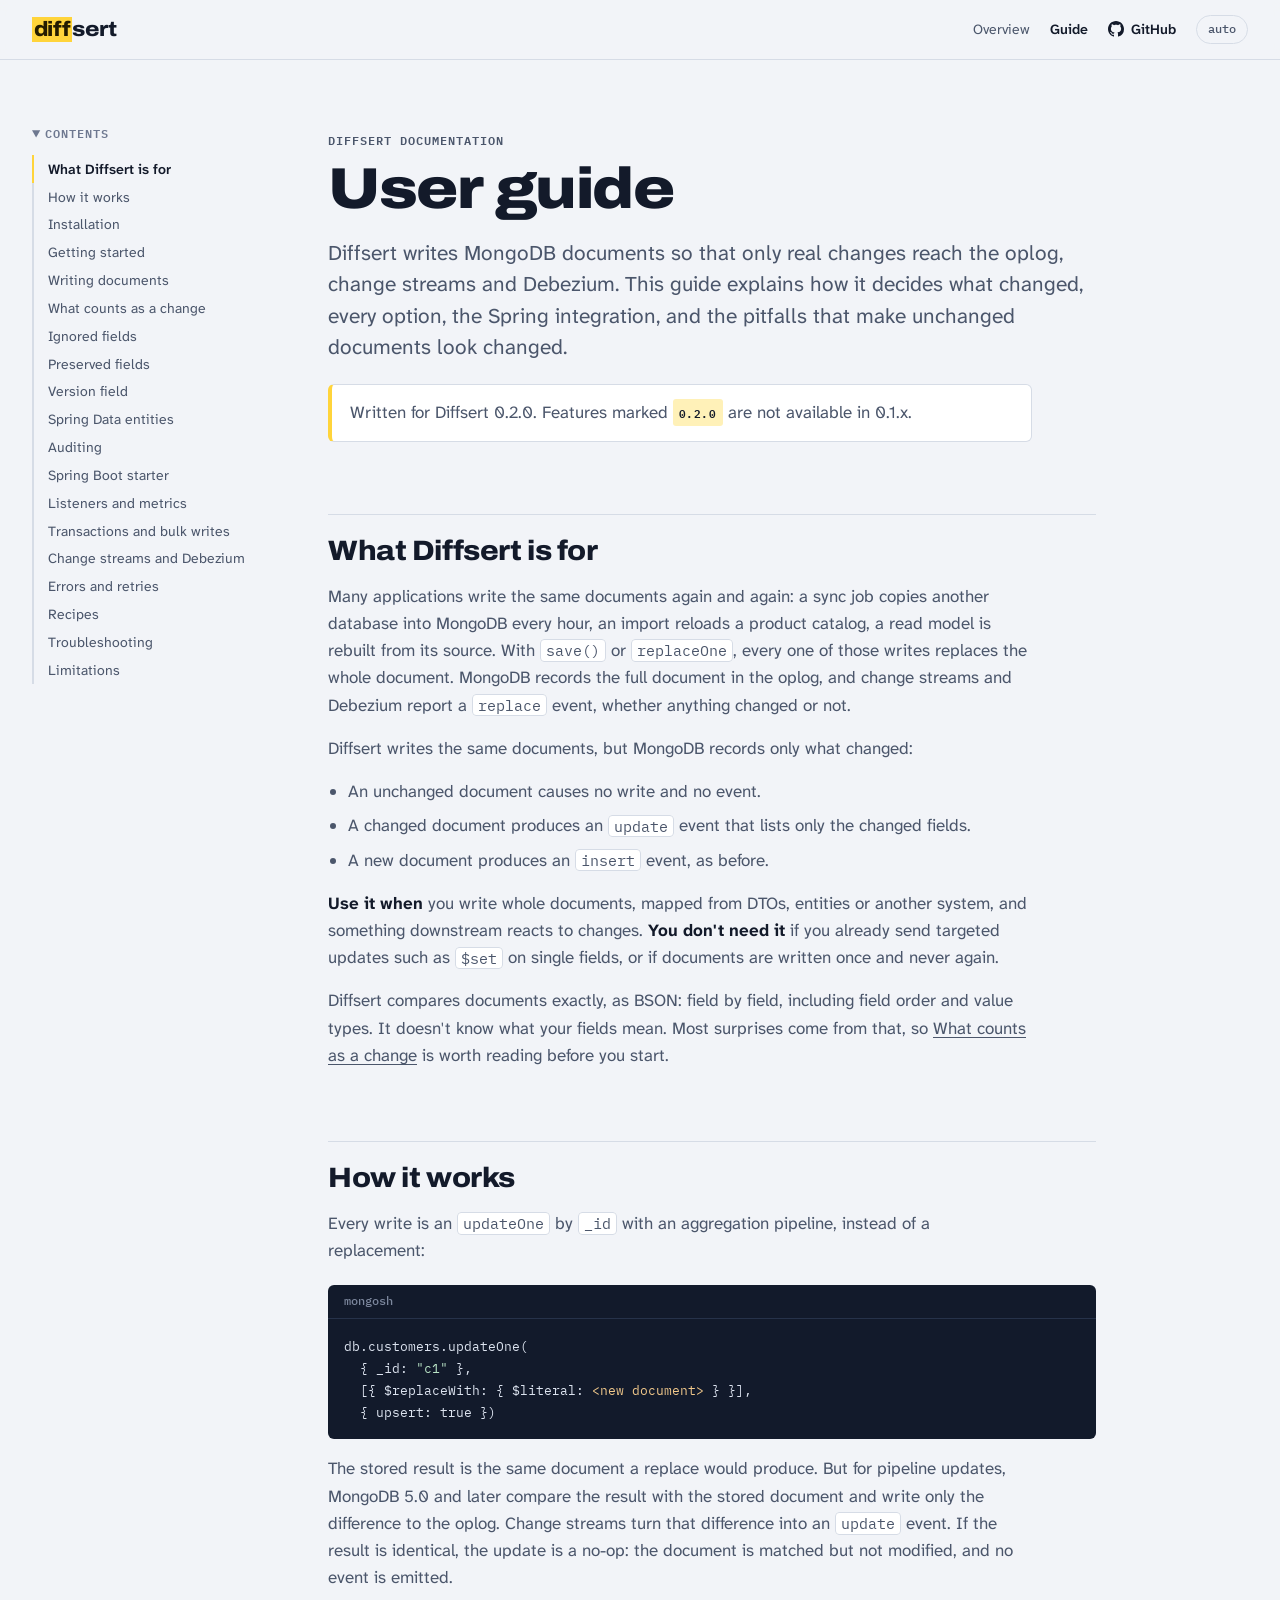
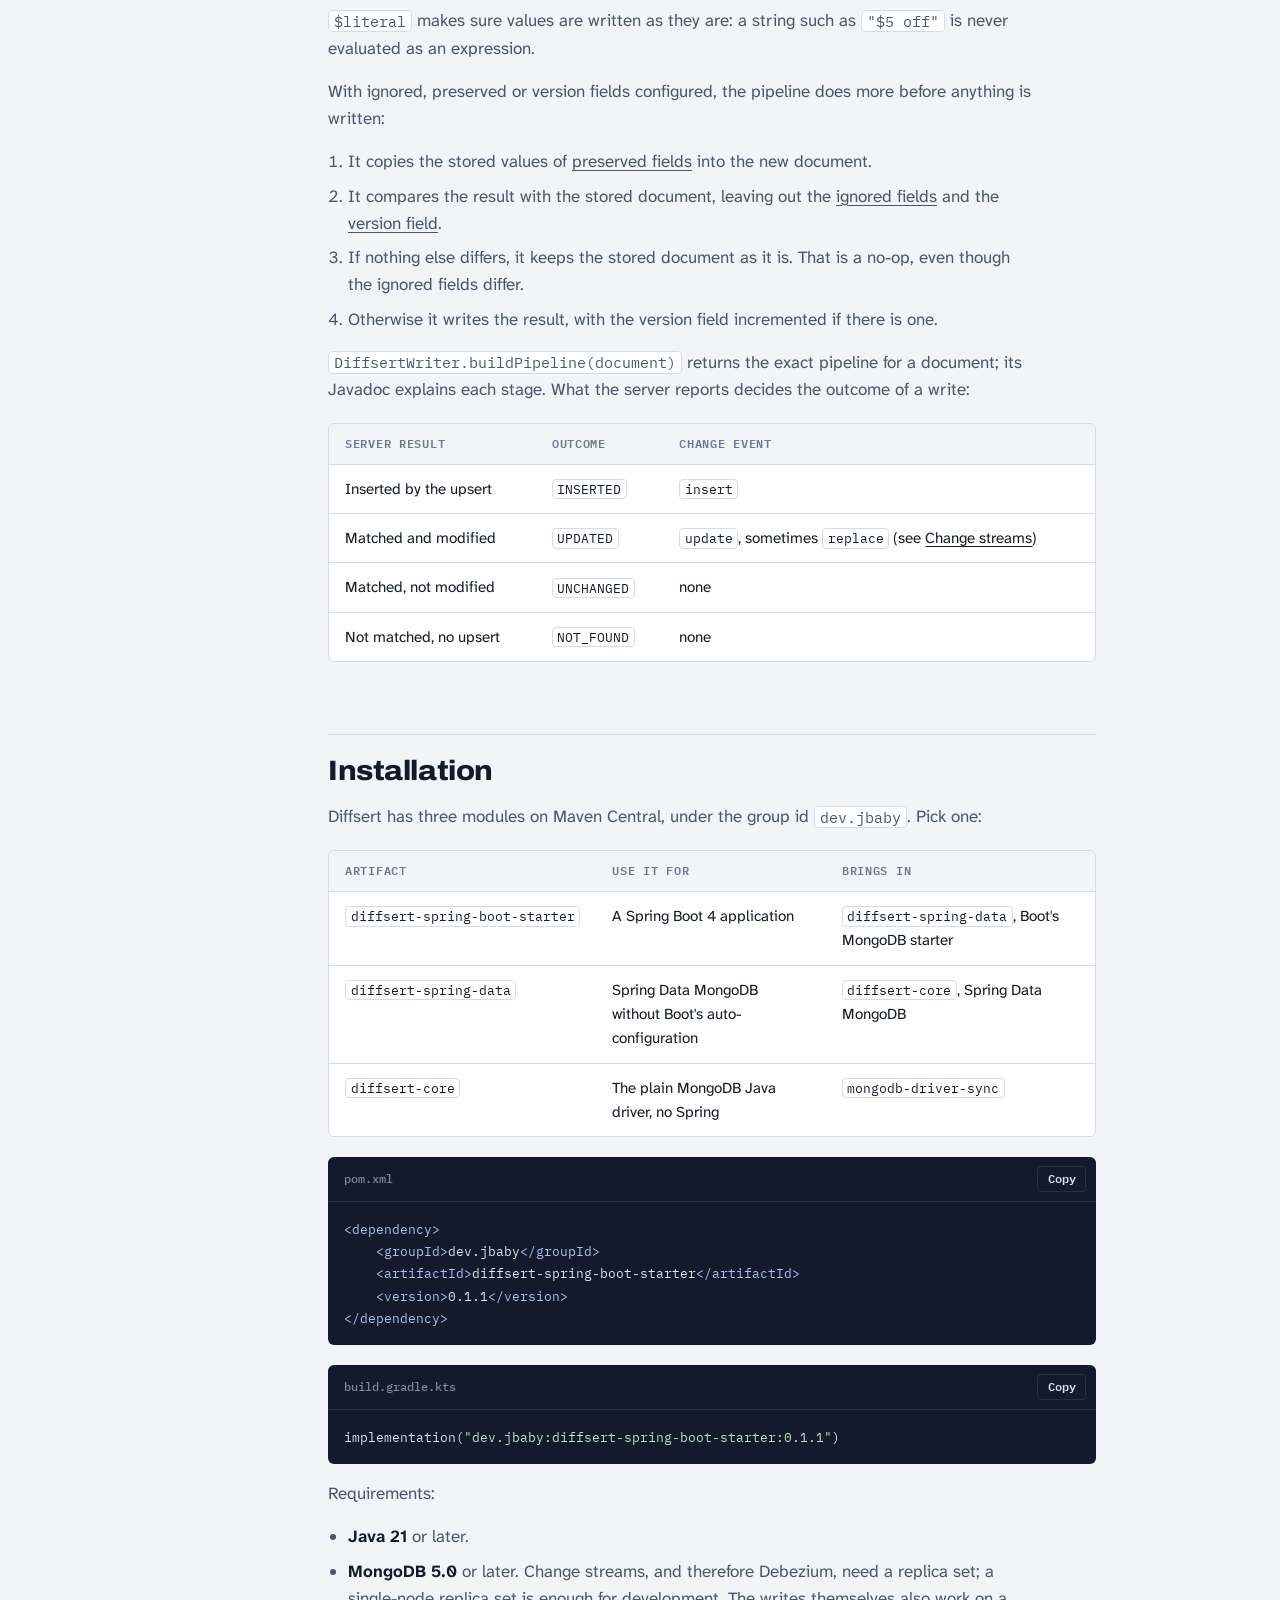
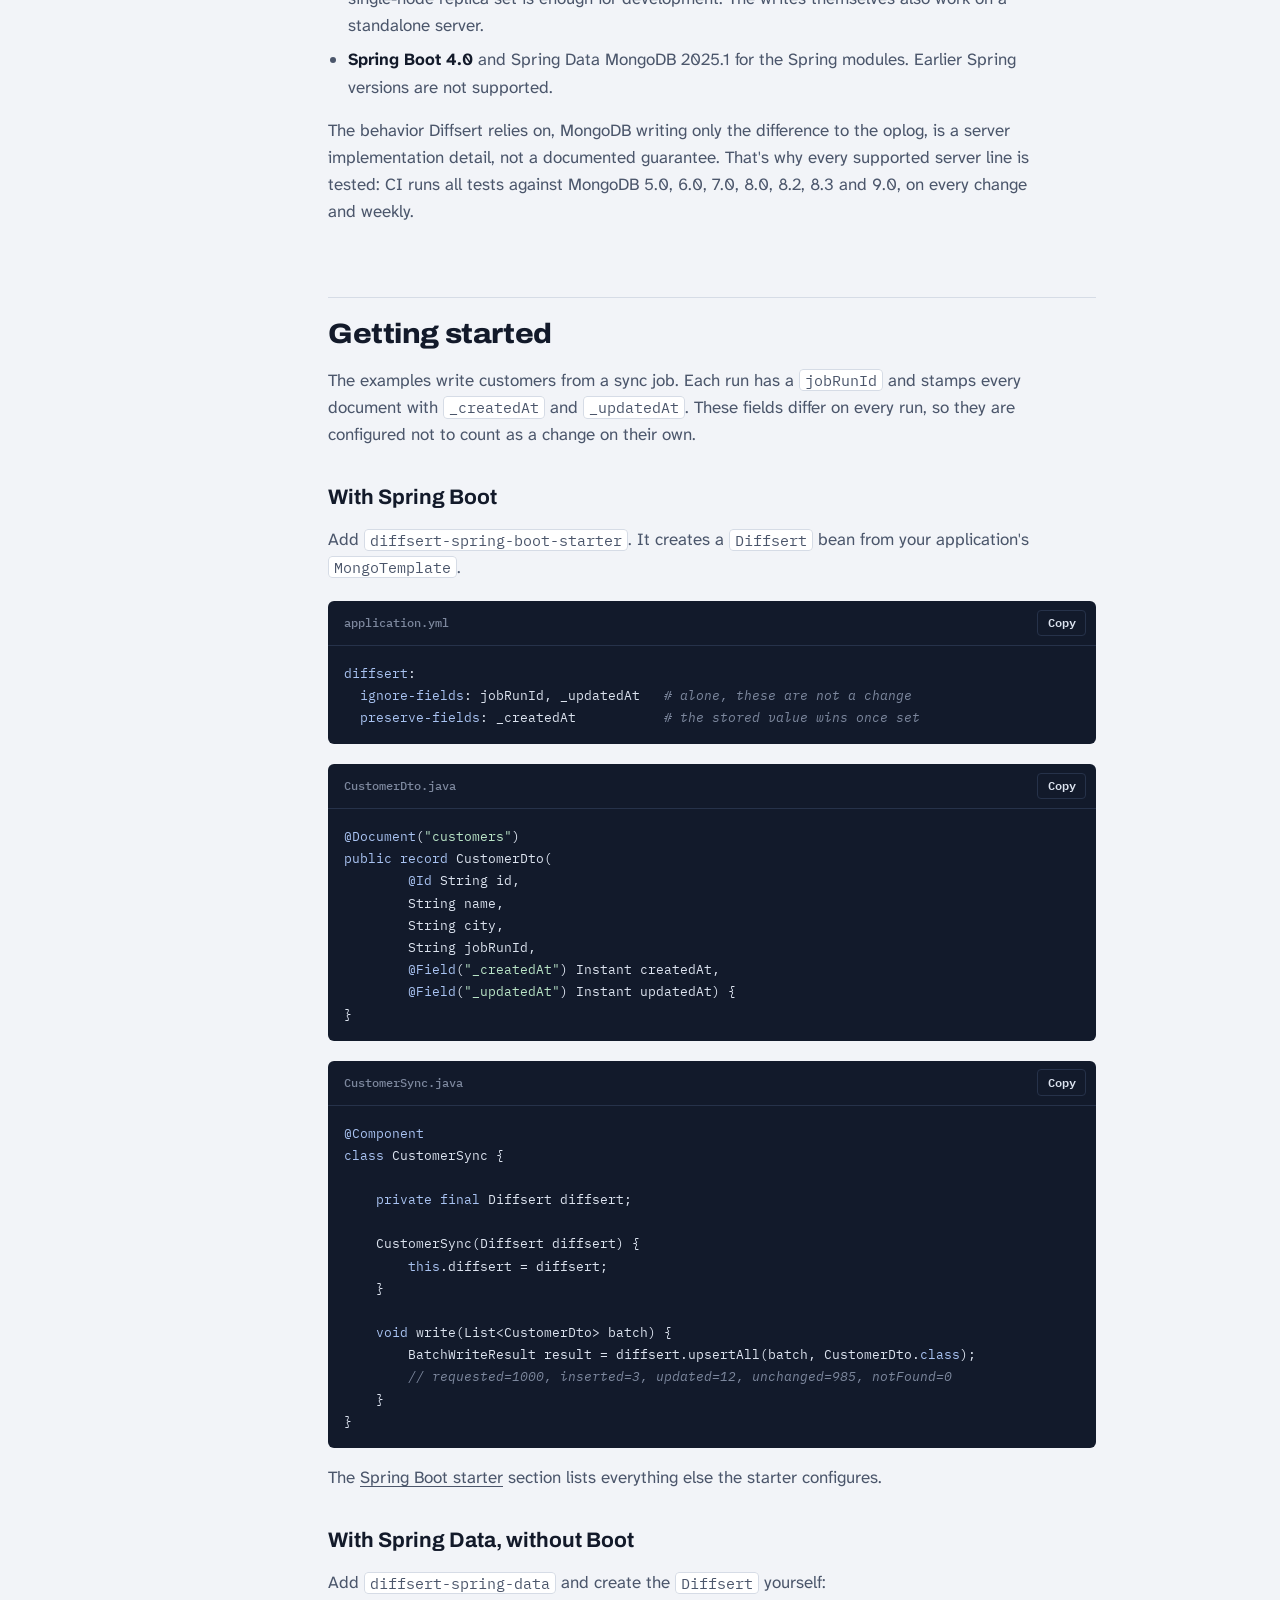
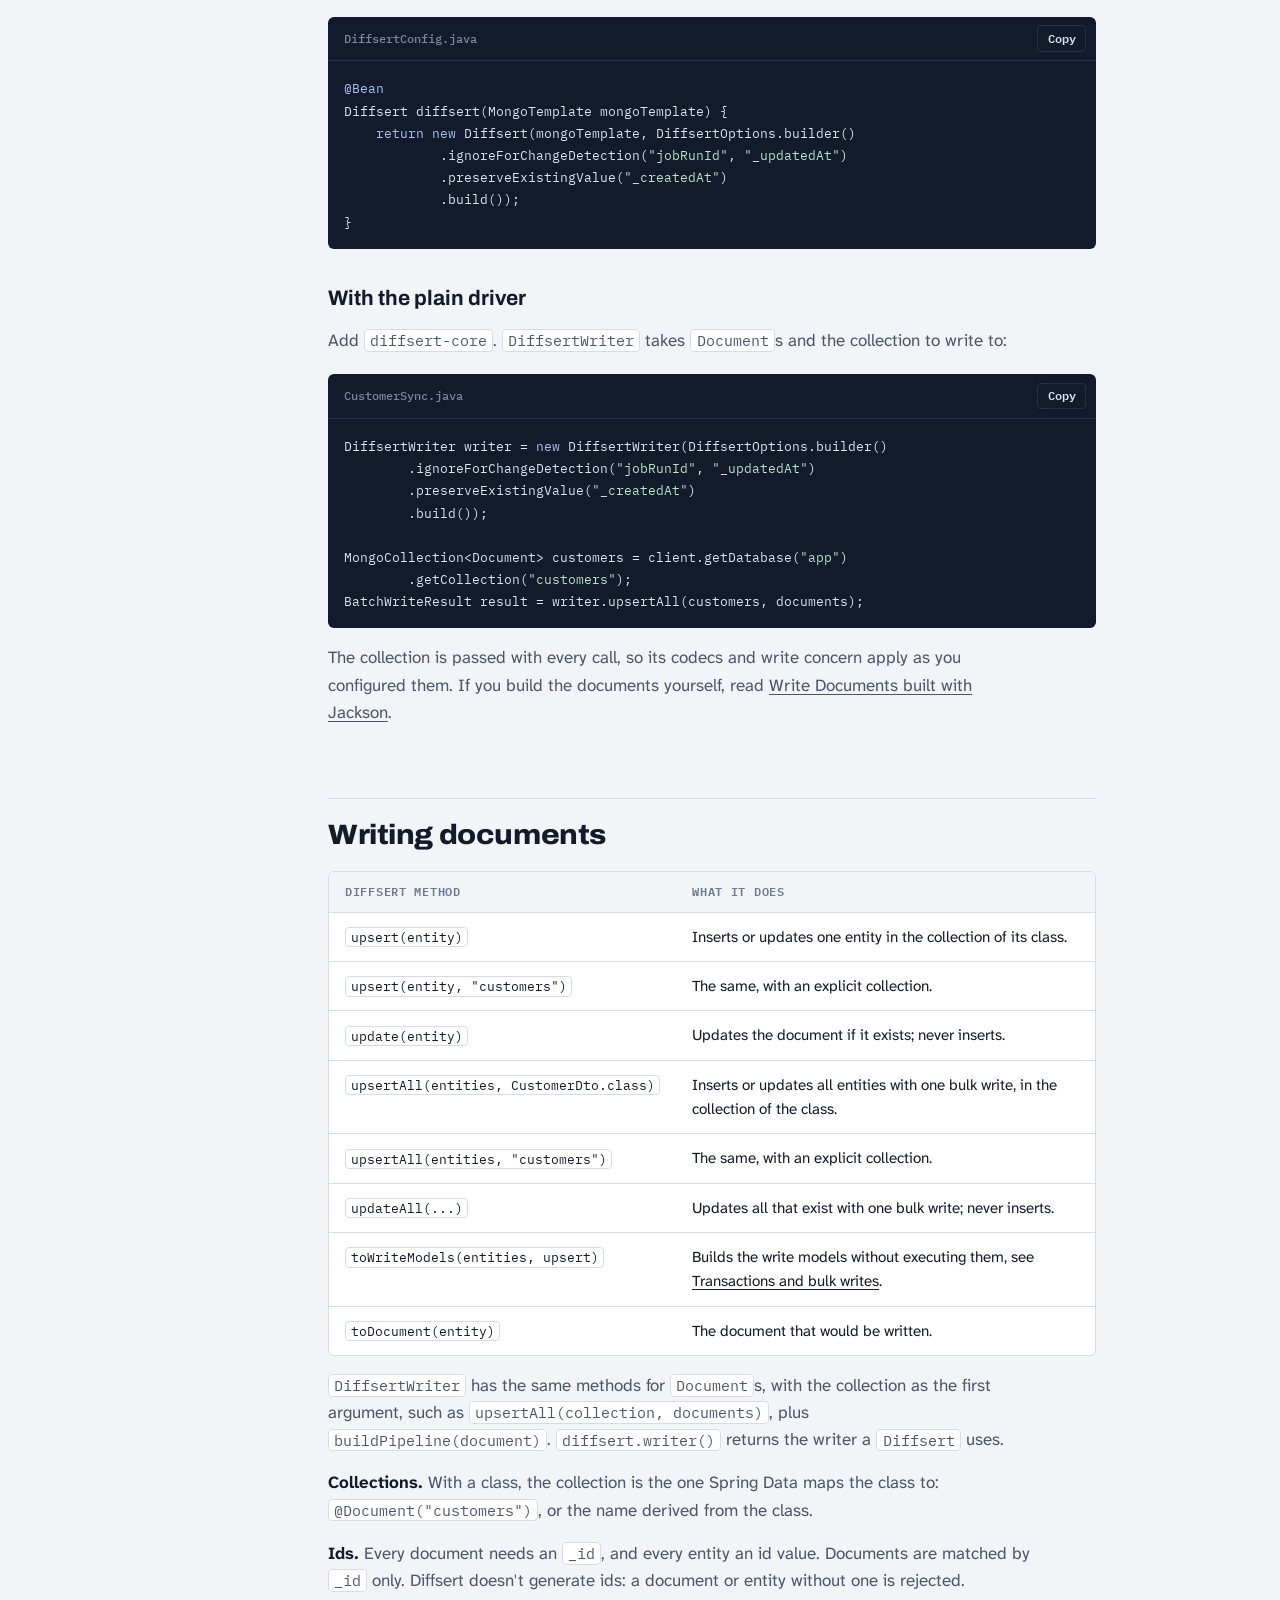
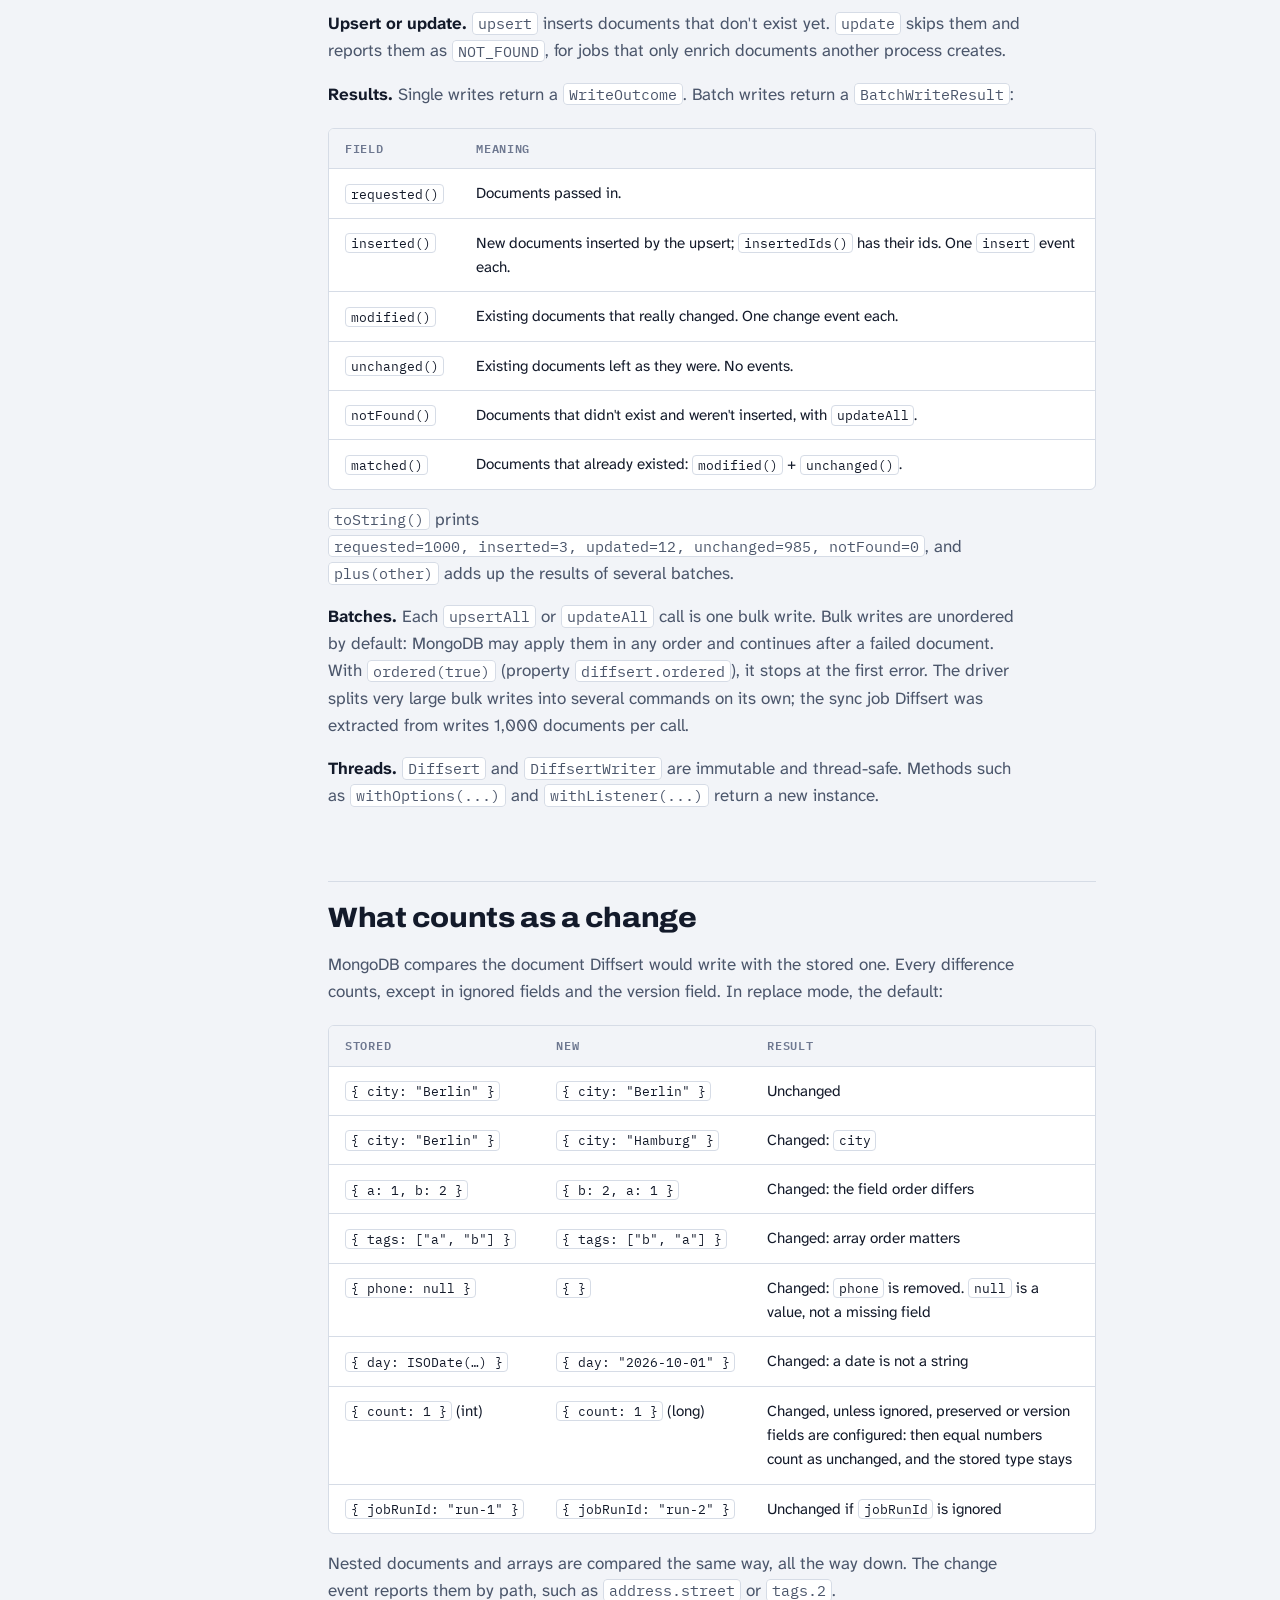
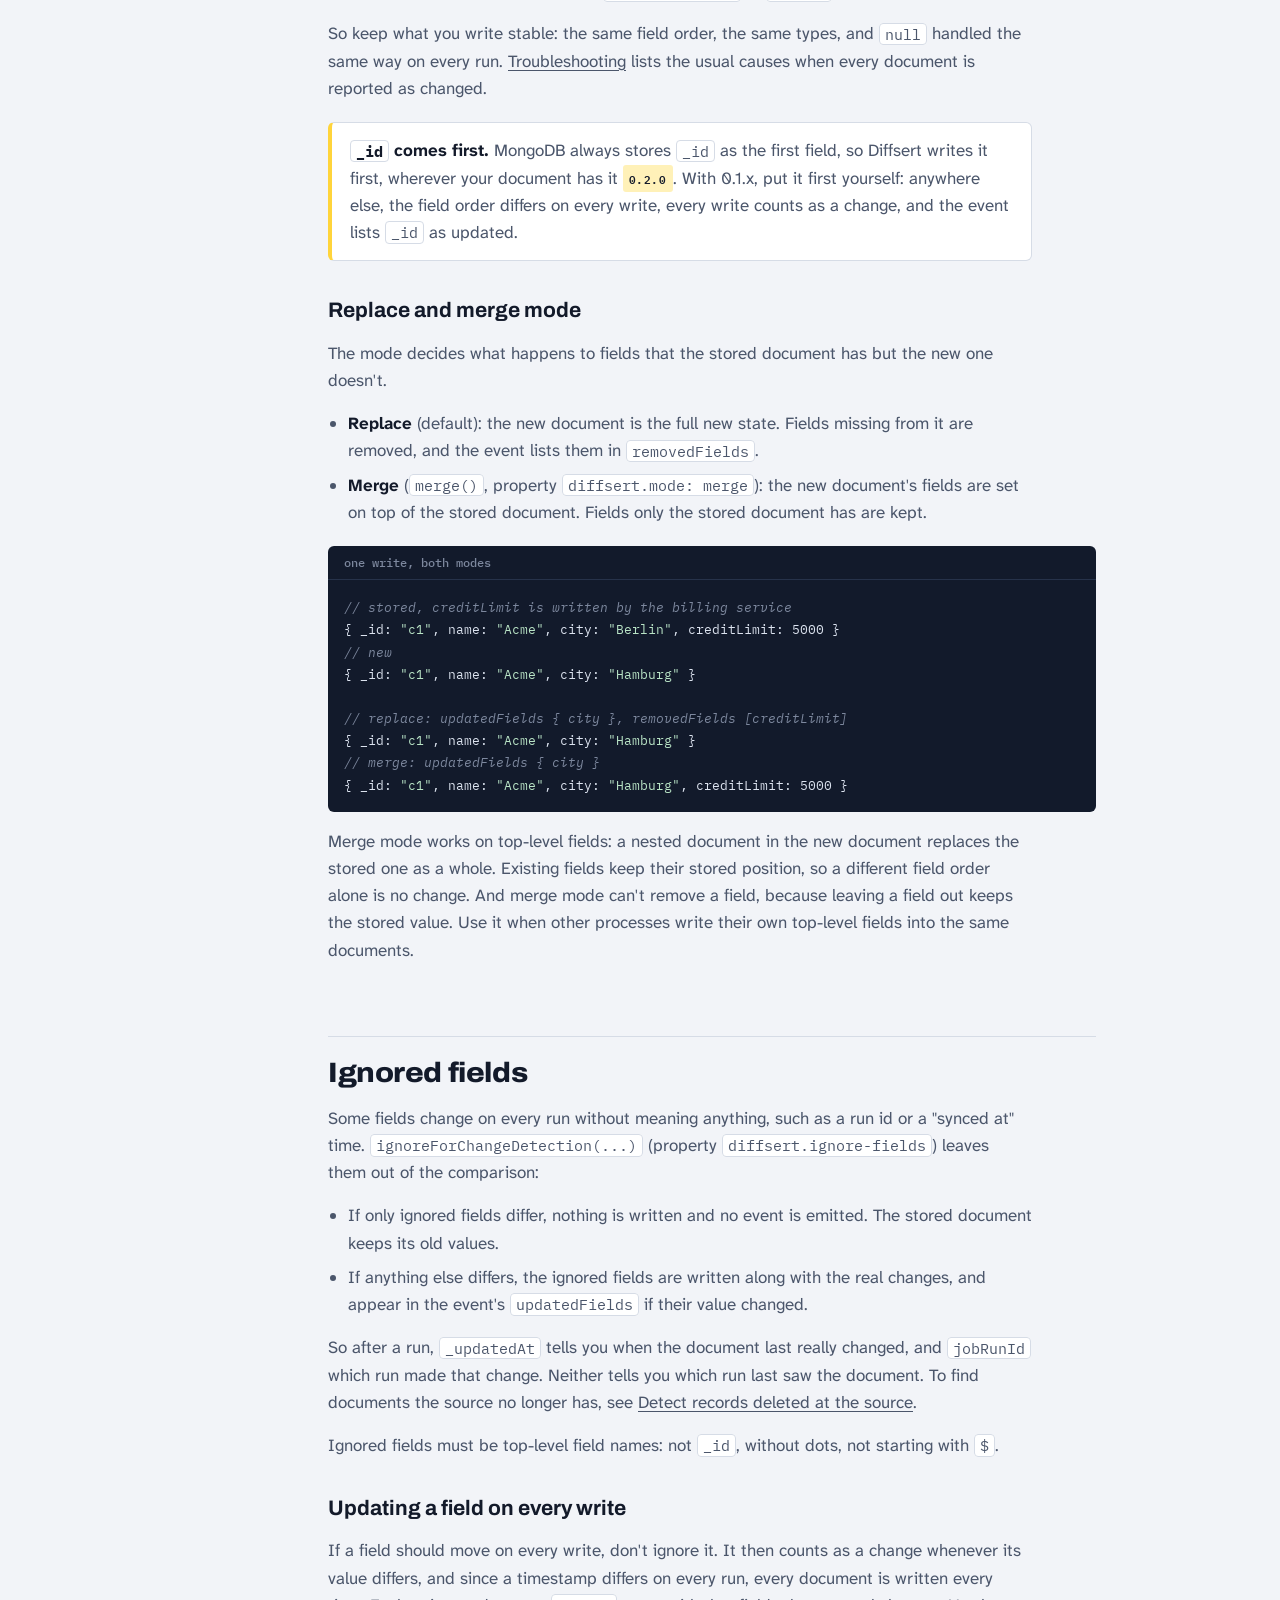
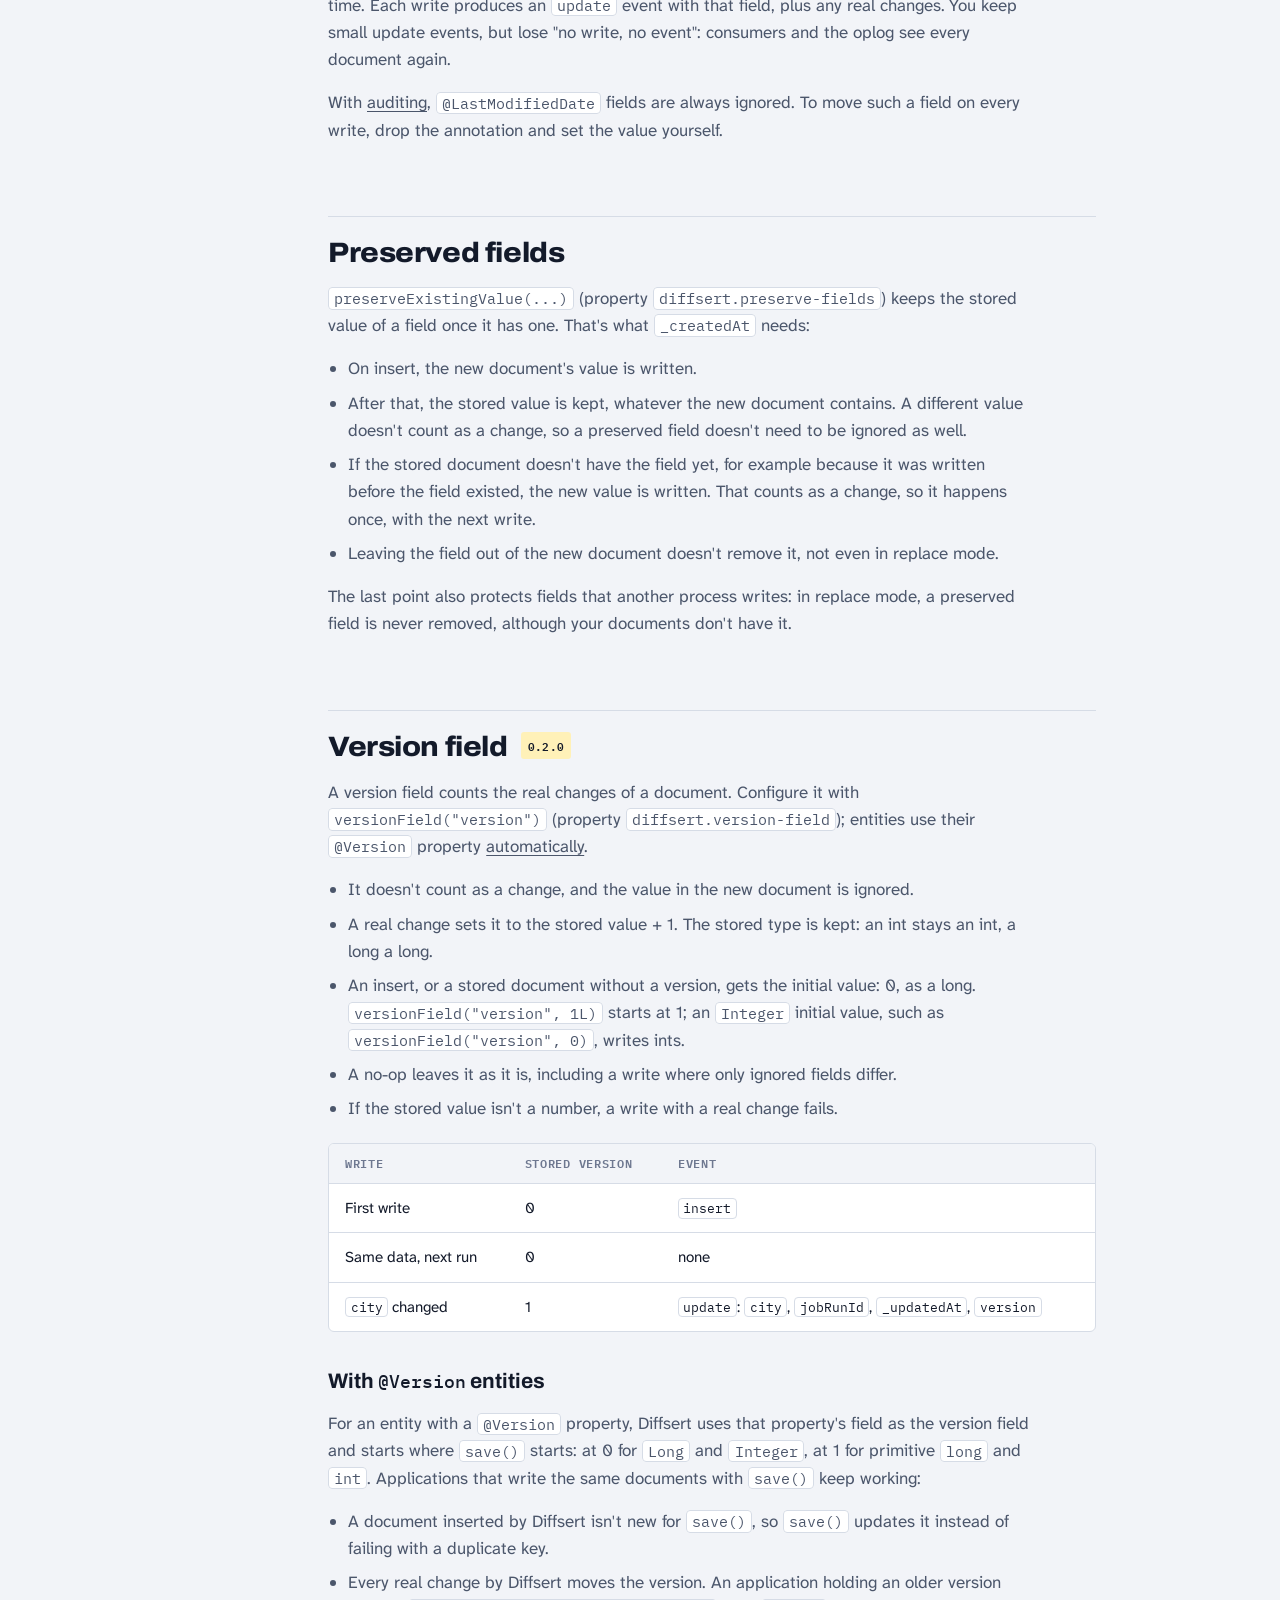
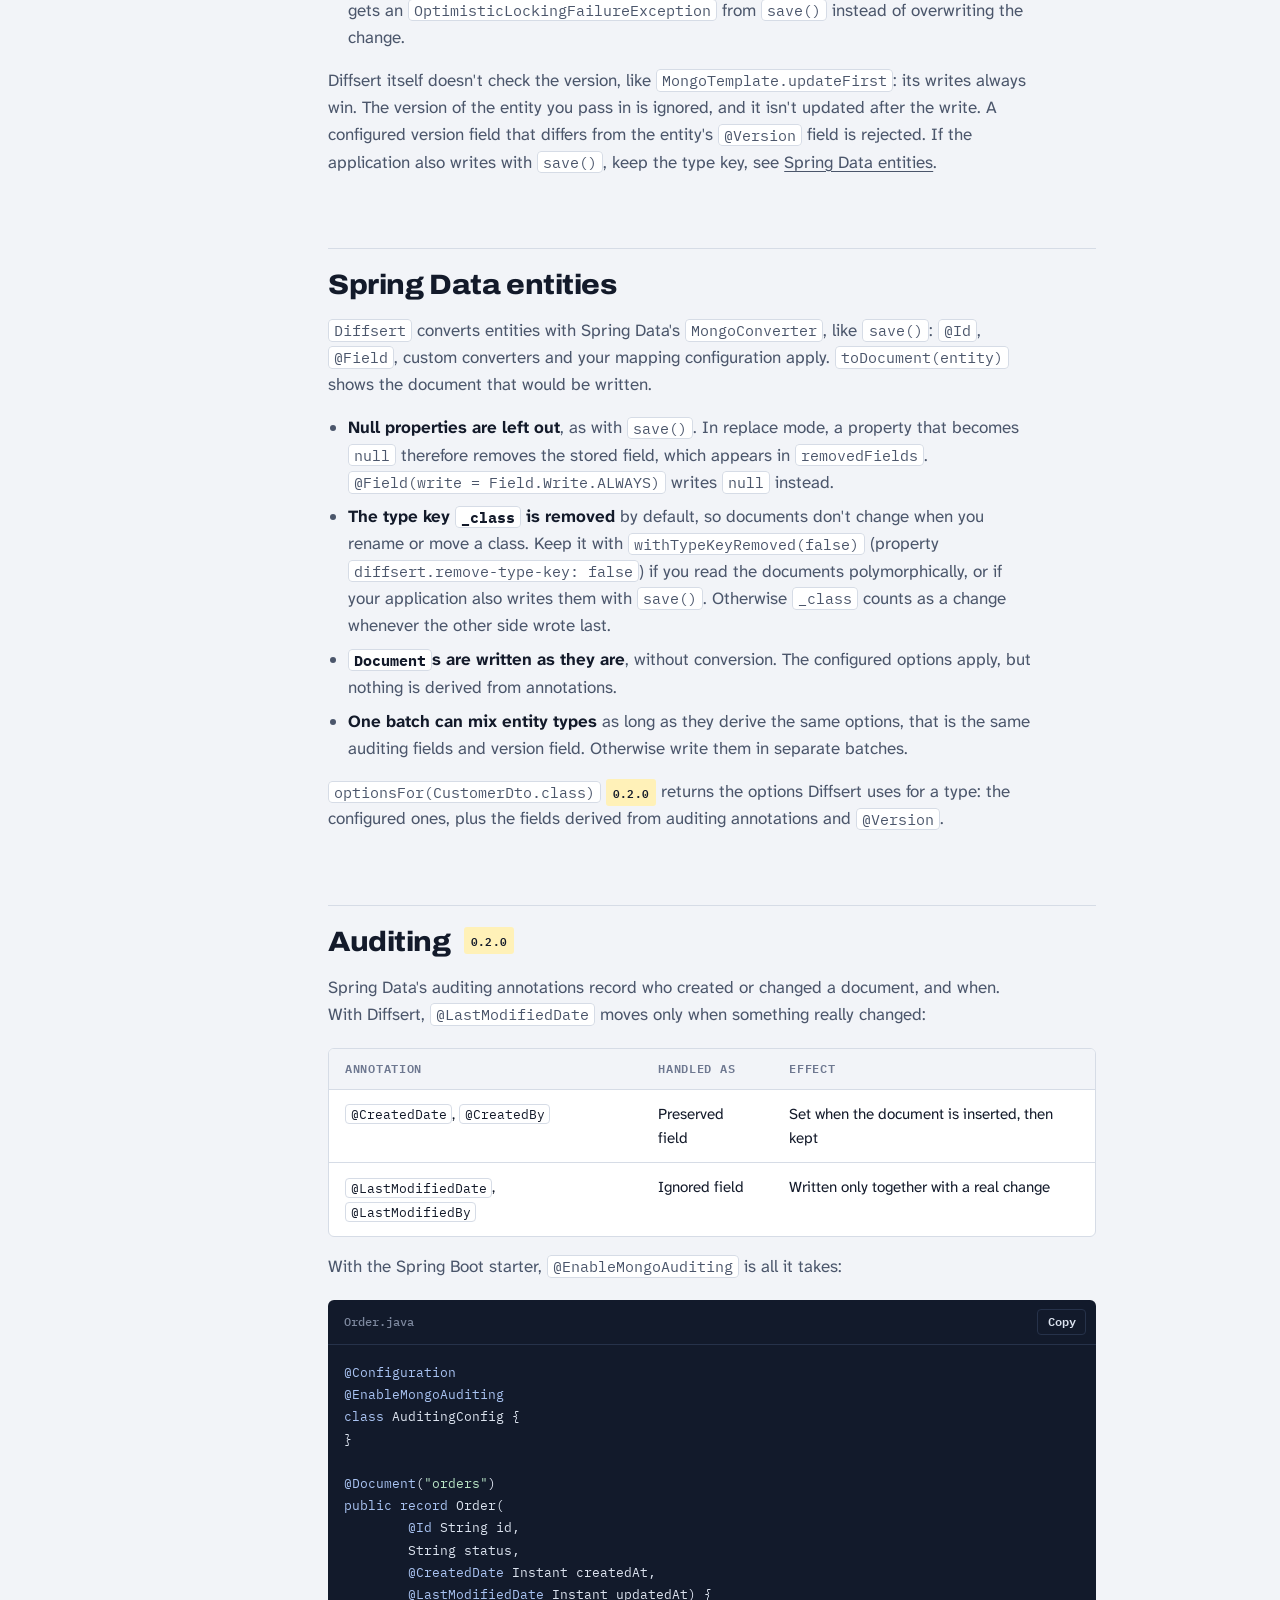
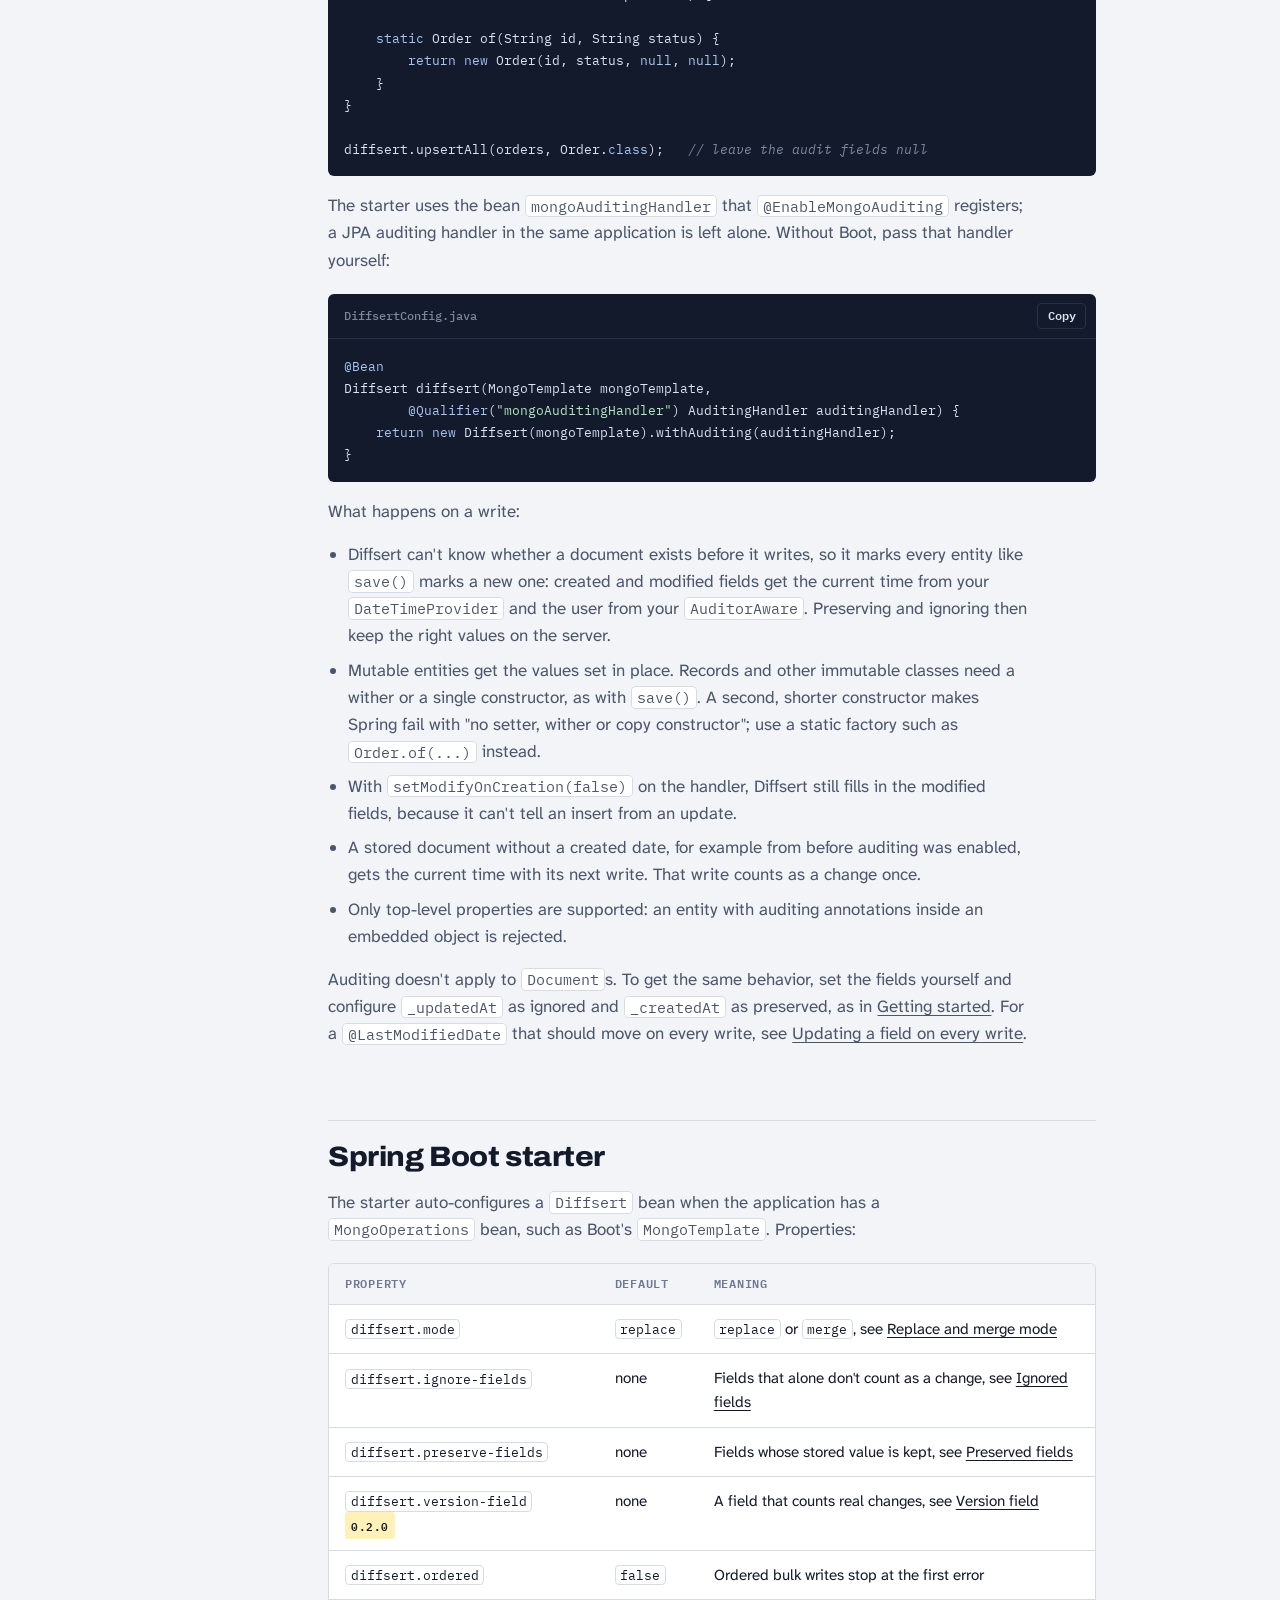
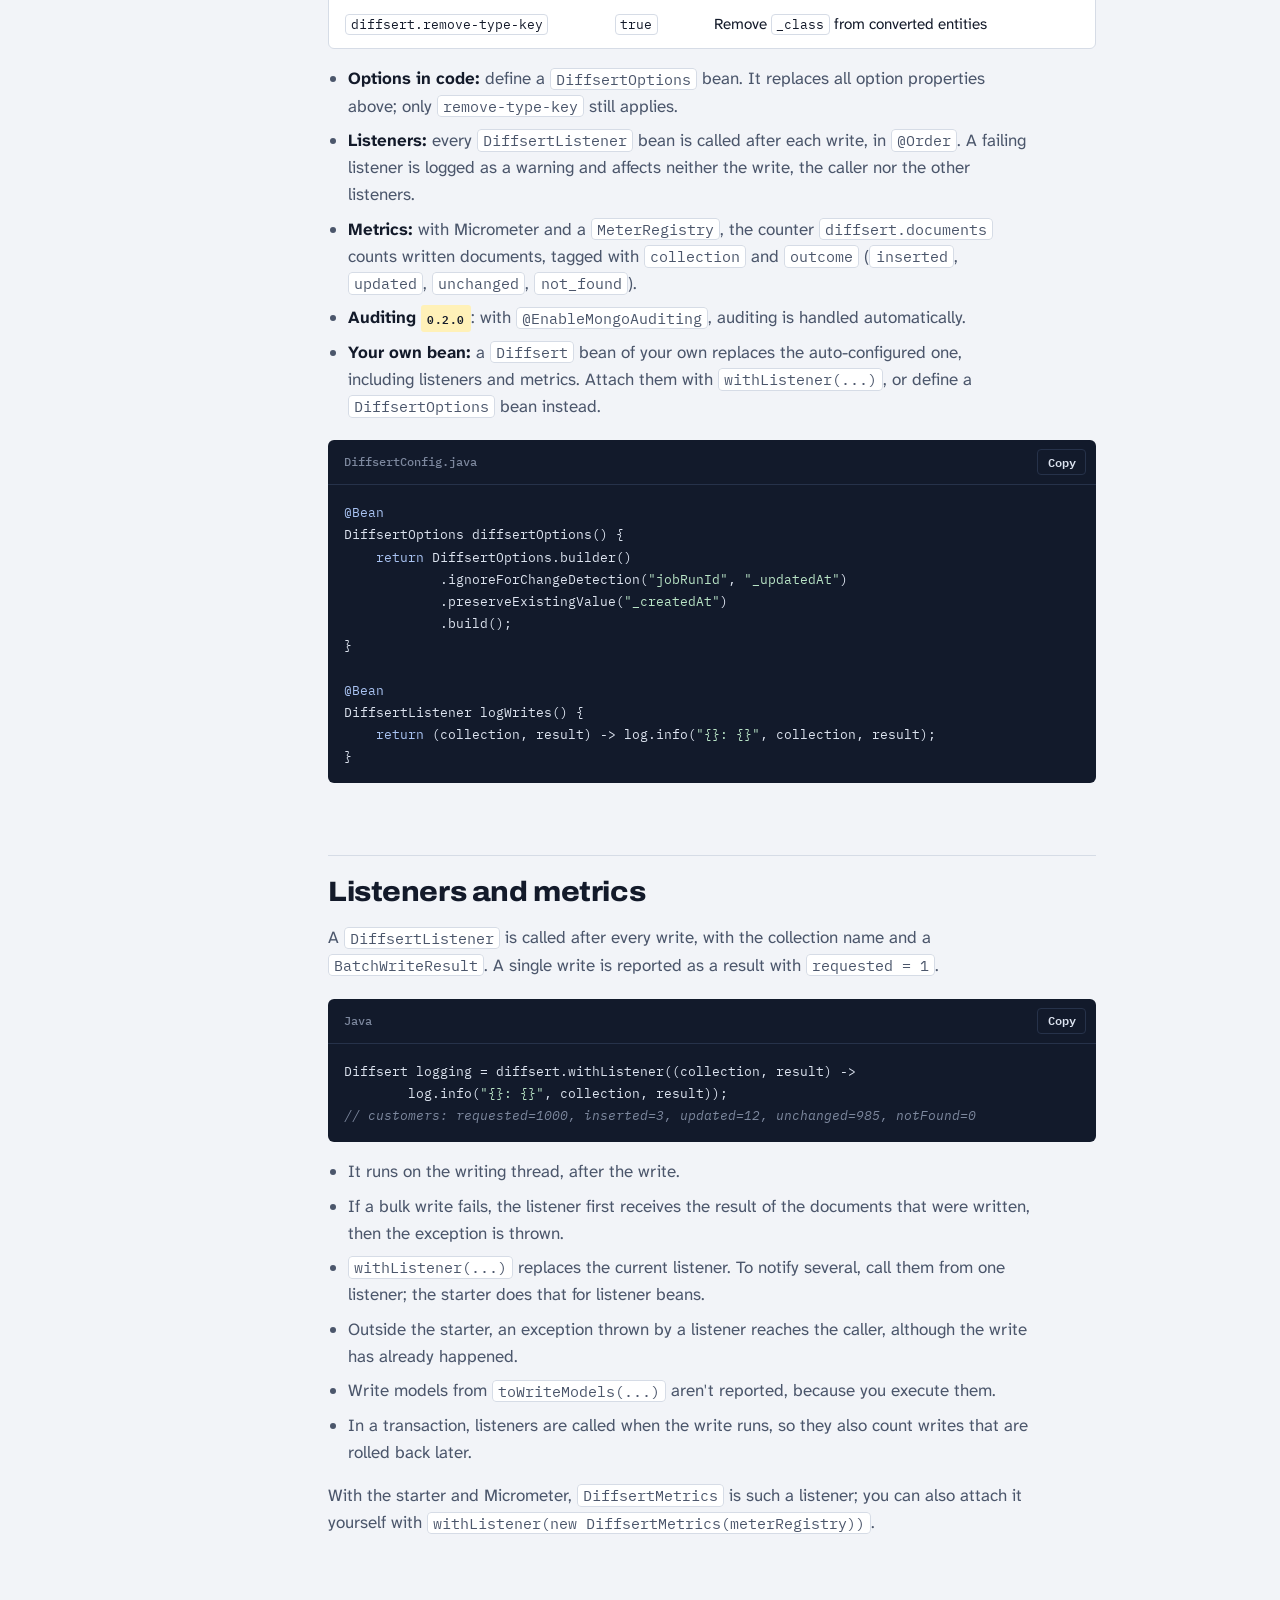
==== commit e28fdd6a: "Write _id as the first field of every document MongoDB always stores _id first. A Document with _id " ====
--- a/site/guide.html
+++ b/site/guide.html
@@ -455,10 +455,10 @@
     </p>
     <div class="note">
       <p>
-        <strong>Put <code>_id</code> first.</strong> MongoDB always stores <code>_id</code> as the first field. If the
-        document you write has it anywhere else, the field order differs on every write: every write counts as a
-        change, and the event lists <code>_id</code> as updated. Spring Data's converter puts <code>_id</code> first;
-        <code>Document</code>s you build yourself need it first too.
+        <strong><code>_id</code> comes first.</strong> MongoDB always stores <code>_id</code> as the first field, so
+        Diffsert writes it first, wherever your document has it <span class="since" title="Added in 0.2.0">0.2.0</span>.
+        With 0.1.x, put it first yourself: anywhere else, the field order differs on every write, every write counts
+        as a change, and the event lists <code>_id</code> as updated.
       </p>
     </div>
 
@@ -871,7 +871,7 @@
 <pre><code><span class="k">private final</span> ObjectMapper mapper = <span class="k">new</span> ObjectMapper();
 
 Document toDocument(CustomerDto dto, String jobRunId, Date now) {
-    Document doc = <span class="k">new</span> Document(<span class="s">"_id"</span>, dto.id());   <span class="c">// _id first</span>
+    Document doc = <span class="k">new</span> Document(<span class="s">"_id"</span>, dto.id());   <span class="c">// _id first, needed with 0.1.x</span>
     doc.putAll(mapper.convertValue(dto, <span class="k">new</span> TypeReference&lt;Map&lt;String, Object&gt;&gt;() {}));
     doc.remove(<span class="s">"id"</span>);
     <span class="k">return</span> doc.append(<span class="s">"jobRunId"</span>, jobRunId)
@@ -880,7 +880,7 @@
 }</code></pre>
     </div>
     <ul>
-      <li><strong><code>_id</code> first.</strong> MongoDB stores <code>_id</code> as the first field; anywhere else, every write counts as a change.</li>
+      <li><strong><code>_id</code> first</strong> with 0.1.x: MongoDB stores <code>_id</code> as the first field, and anywhere else every write counts as a change. Diffsert 0.2.0 moves it to the front for you.</li>
       <li><strong>Stable field order.</strong> Jackson writes the properties of a class in the same order every time; <code>@JsonPropertyOrder</code> makes the order explicit. Don't build documents from a <code>HashMap</code> or a <code>HashSet</code>: their order can differ between runs.</li>
       <li><strong>Dates.</strong> <code>convertValue</code> turns <code>java.time</code> values into numbers or strings, depending on the <code>ObjectMapper</code>'s configuration, not into BSON dates. Set date fields yourself, as <code>Date</code> or <code>Instant</code>.</li>
       <li><strong>Nulls.</strong> Decide whether null properties are written as <code>null</code> or left out (<code>@JsonInclude(NON_NULL)</code>), and keep it that way: switching changes every document that has such a field.</li>
@@ -950,7 +950,7 @@
     </p>
     <ul>
       <li>A field that changes on every run isn't ignored: a timestamp, a run id, a generated value.</li>
-      <li><code>_id</code> isn't the first field of the document; the event then lists <code>_id</code>.</li>
+      <li>With 0.1.x: <code>_id</code> isn't the first field of the document; the event then lists <code>_id</code>.</li>
       <li><code>_class</code>: the application writes it with <code>save()</code>, and Diffsert removes it, or the other way round.</li>
       <li>The field order changed: a reordered DTO, a different mapping, a <code>HashMap</code>.</li>
       <li>The array order changes: lists built from a <code>HashSet</code>, or source data without a fixed sort order.</li>
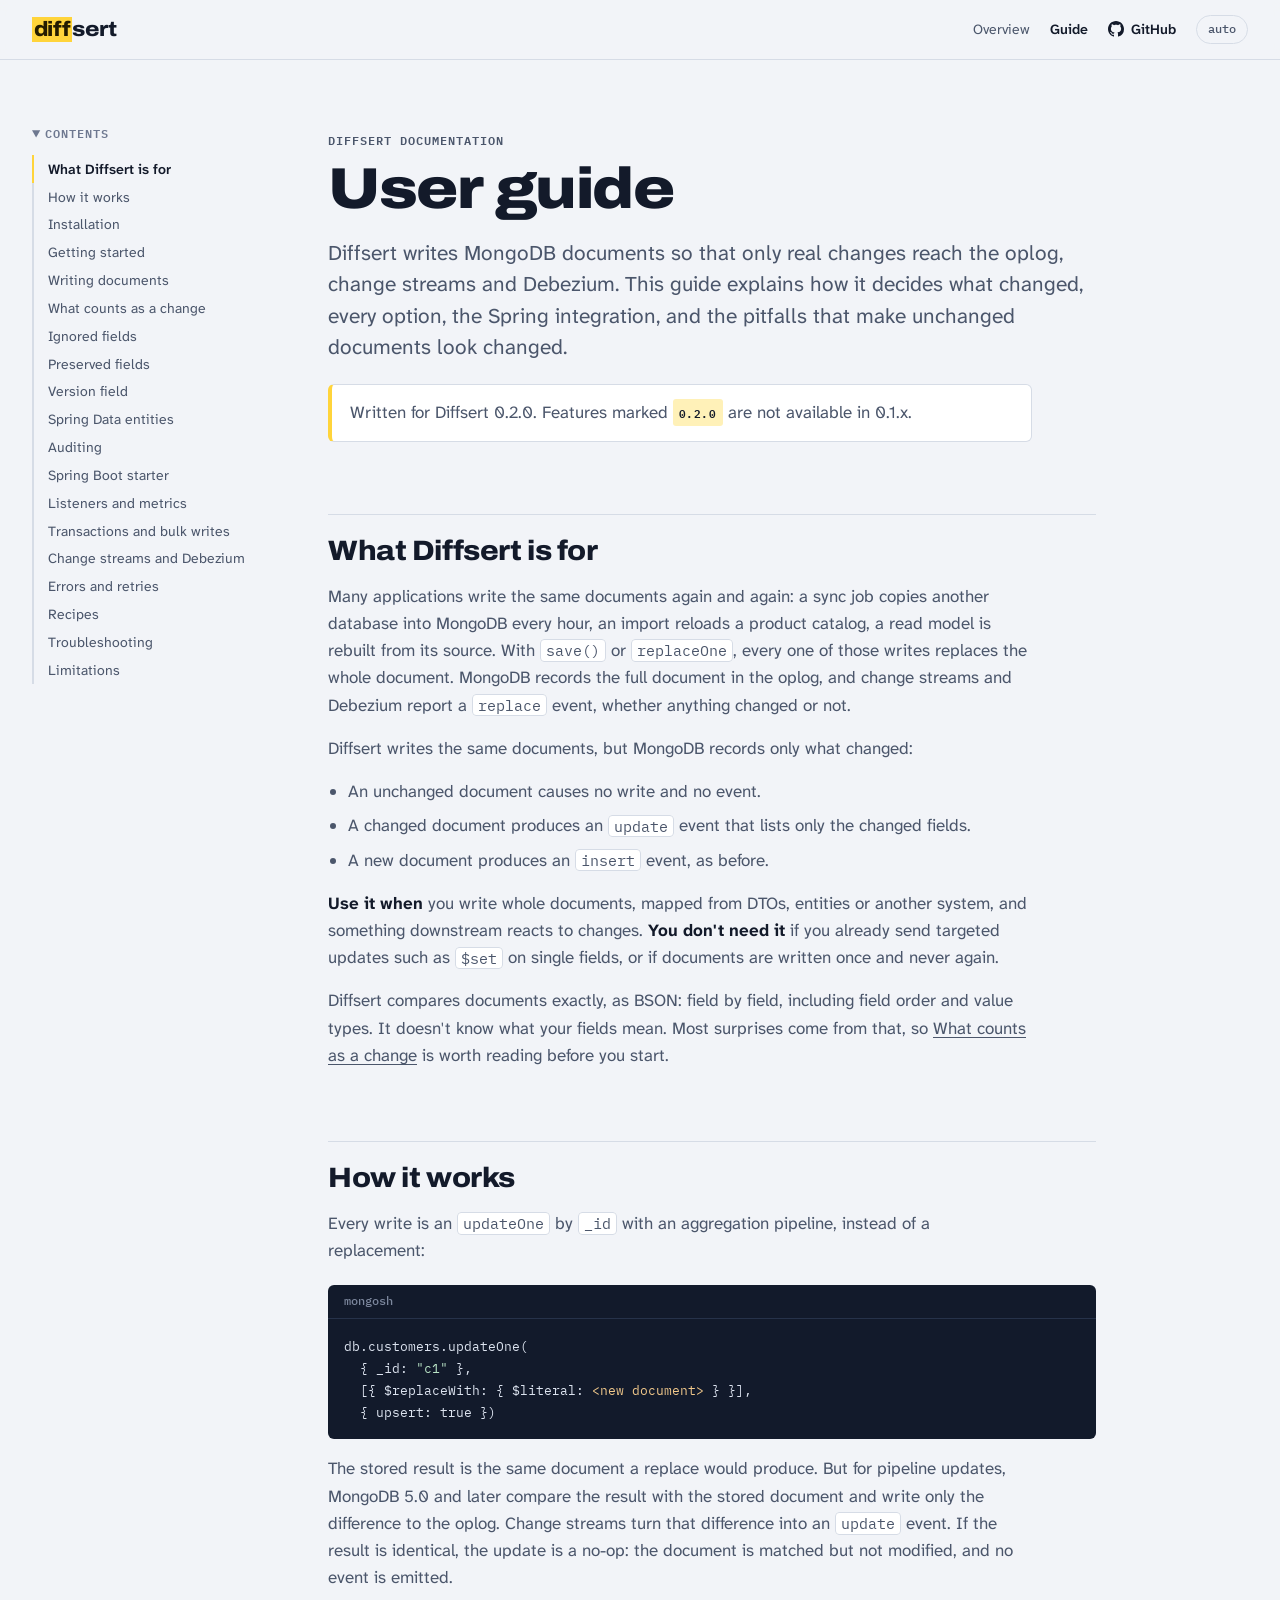
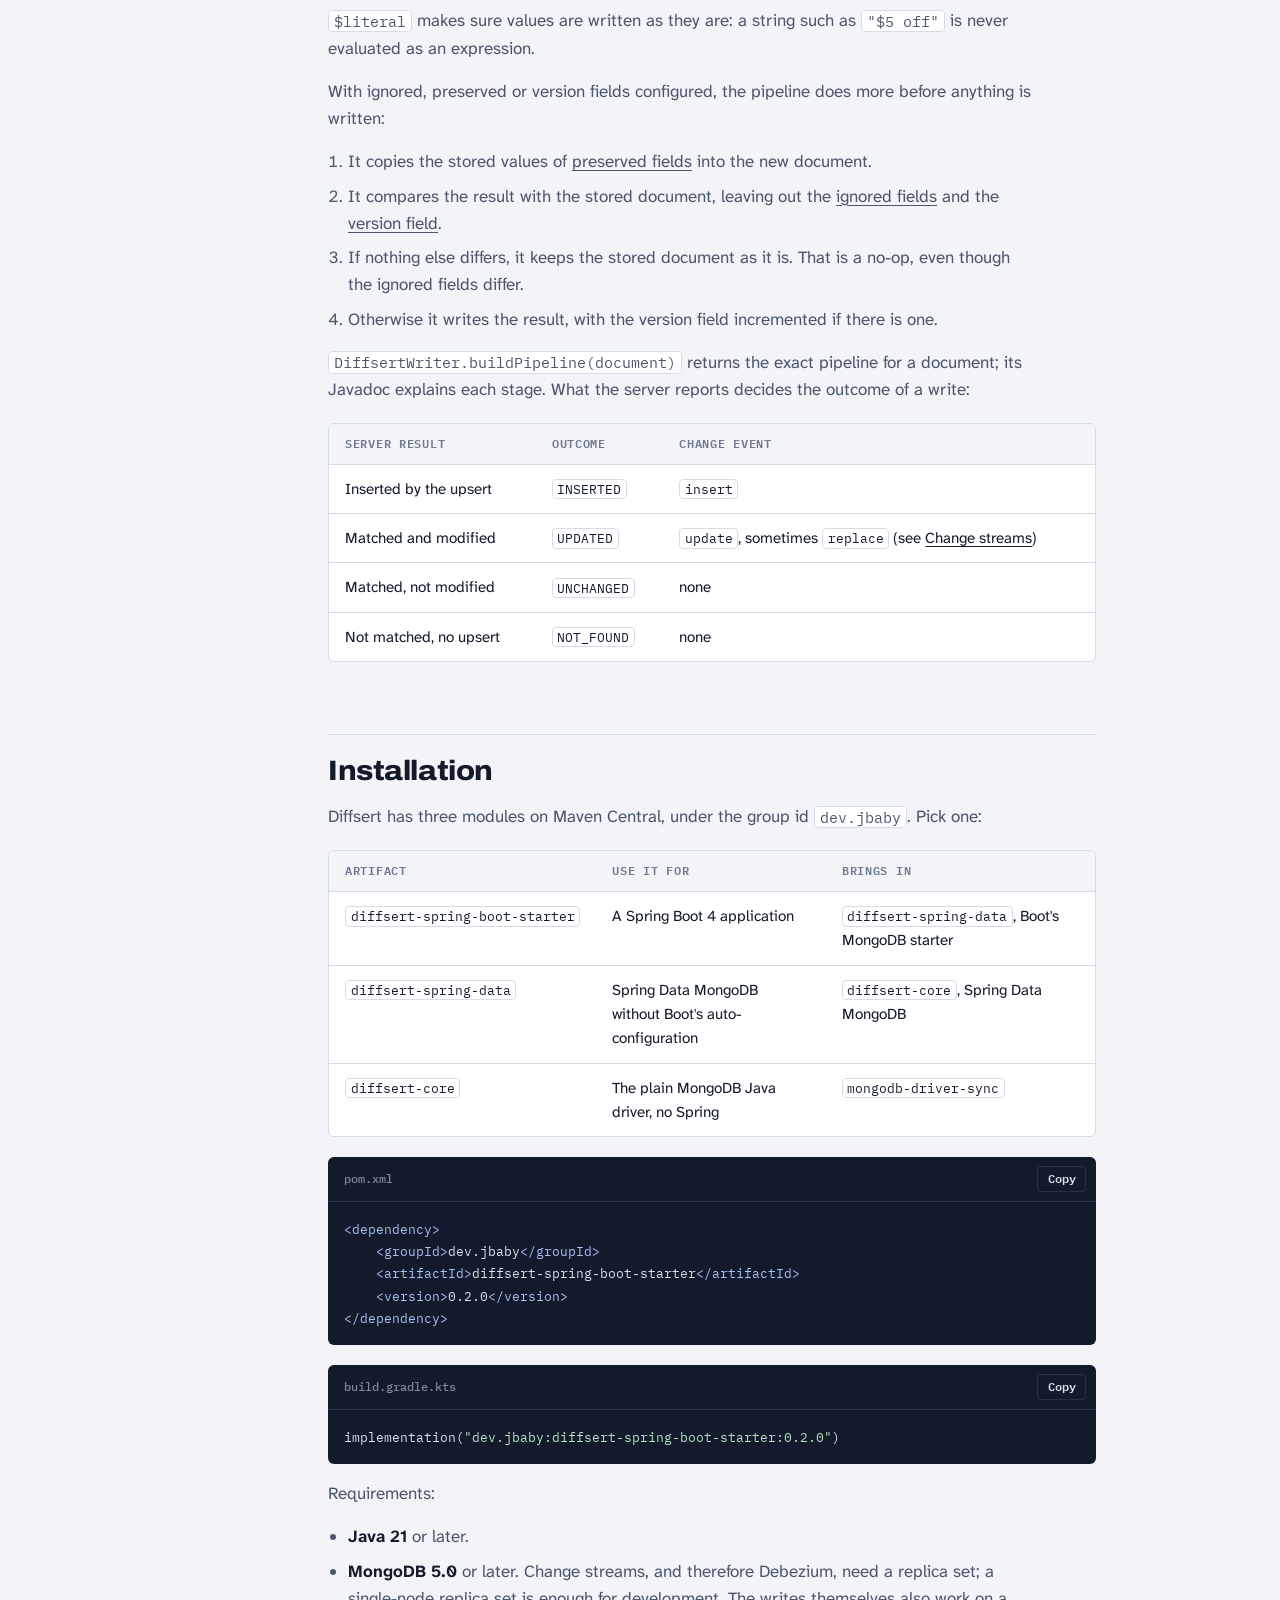
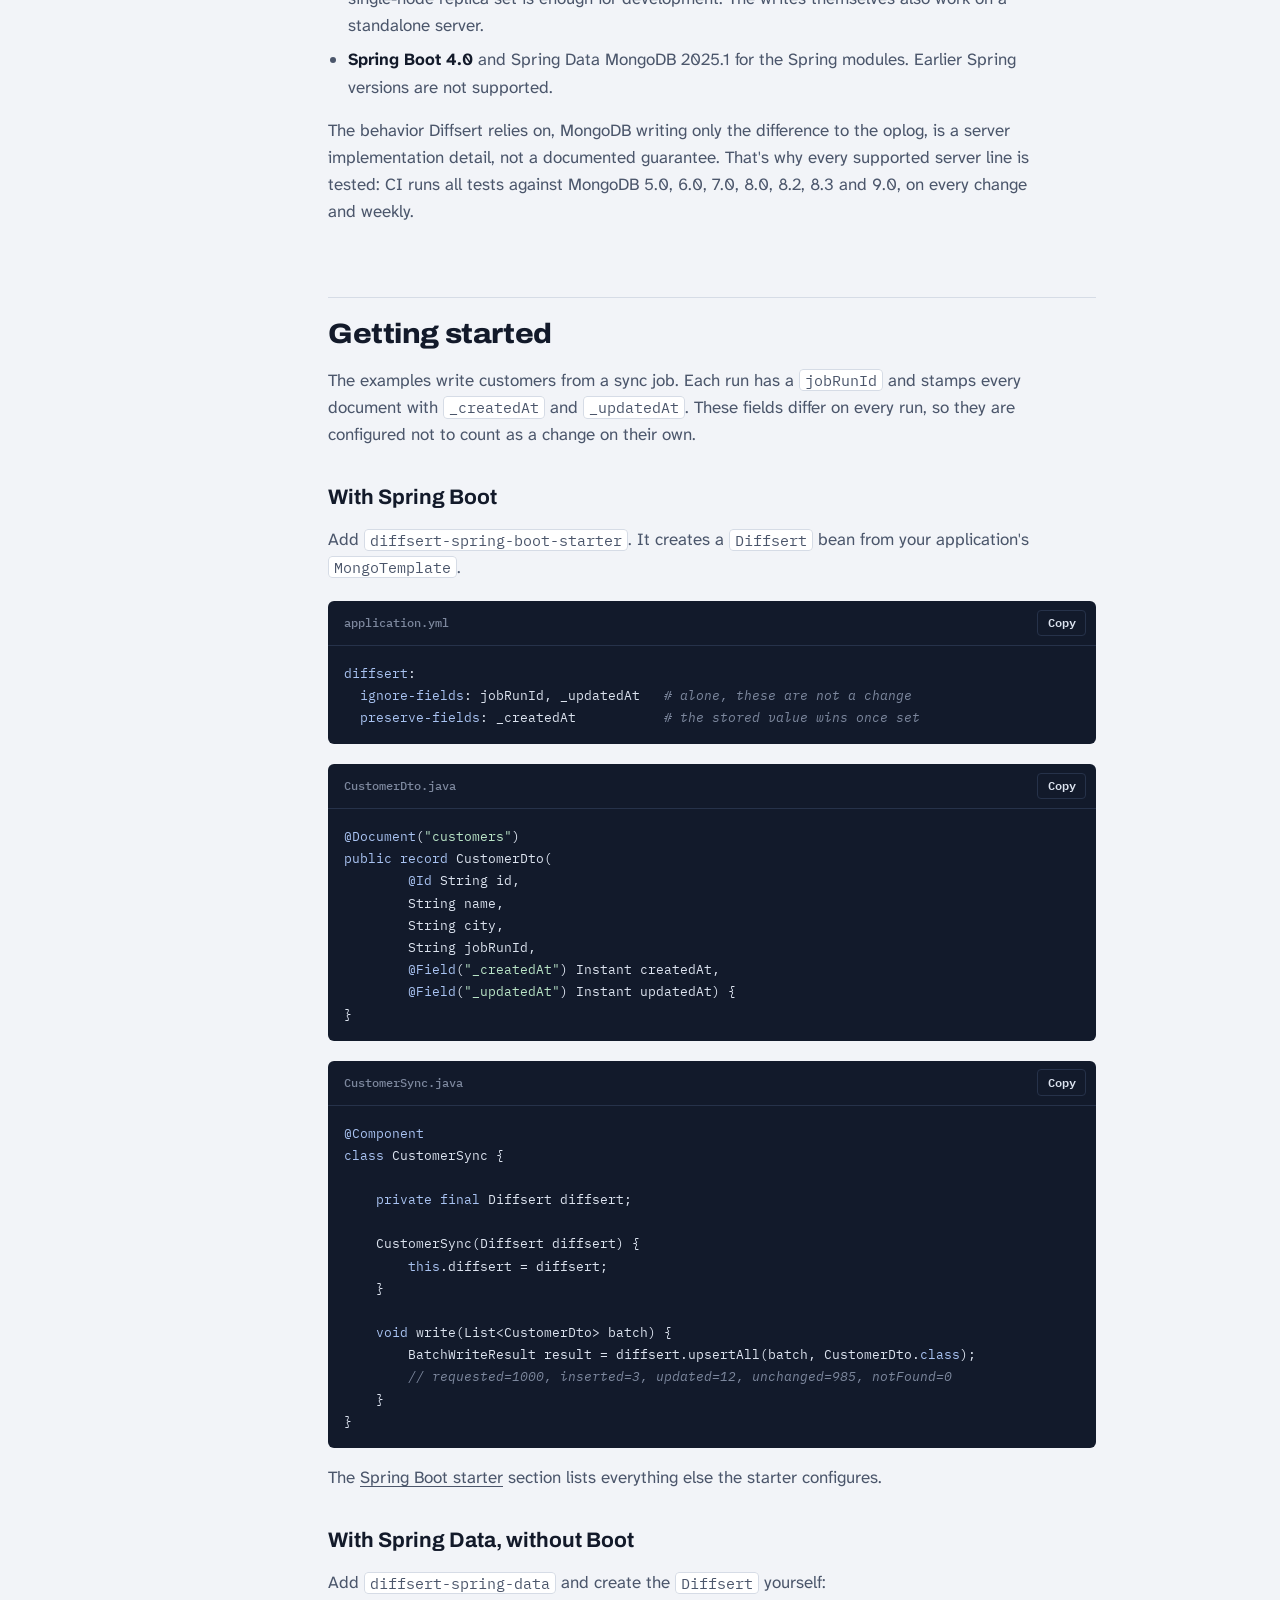
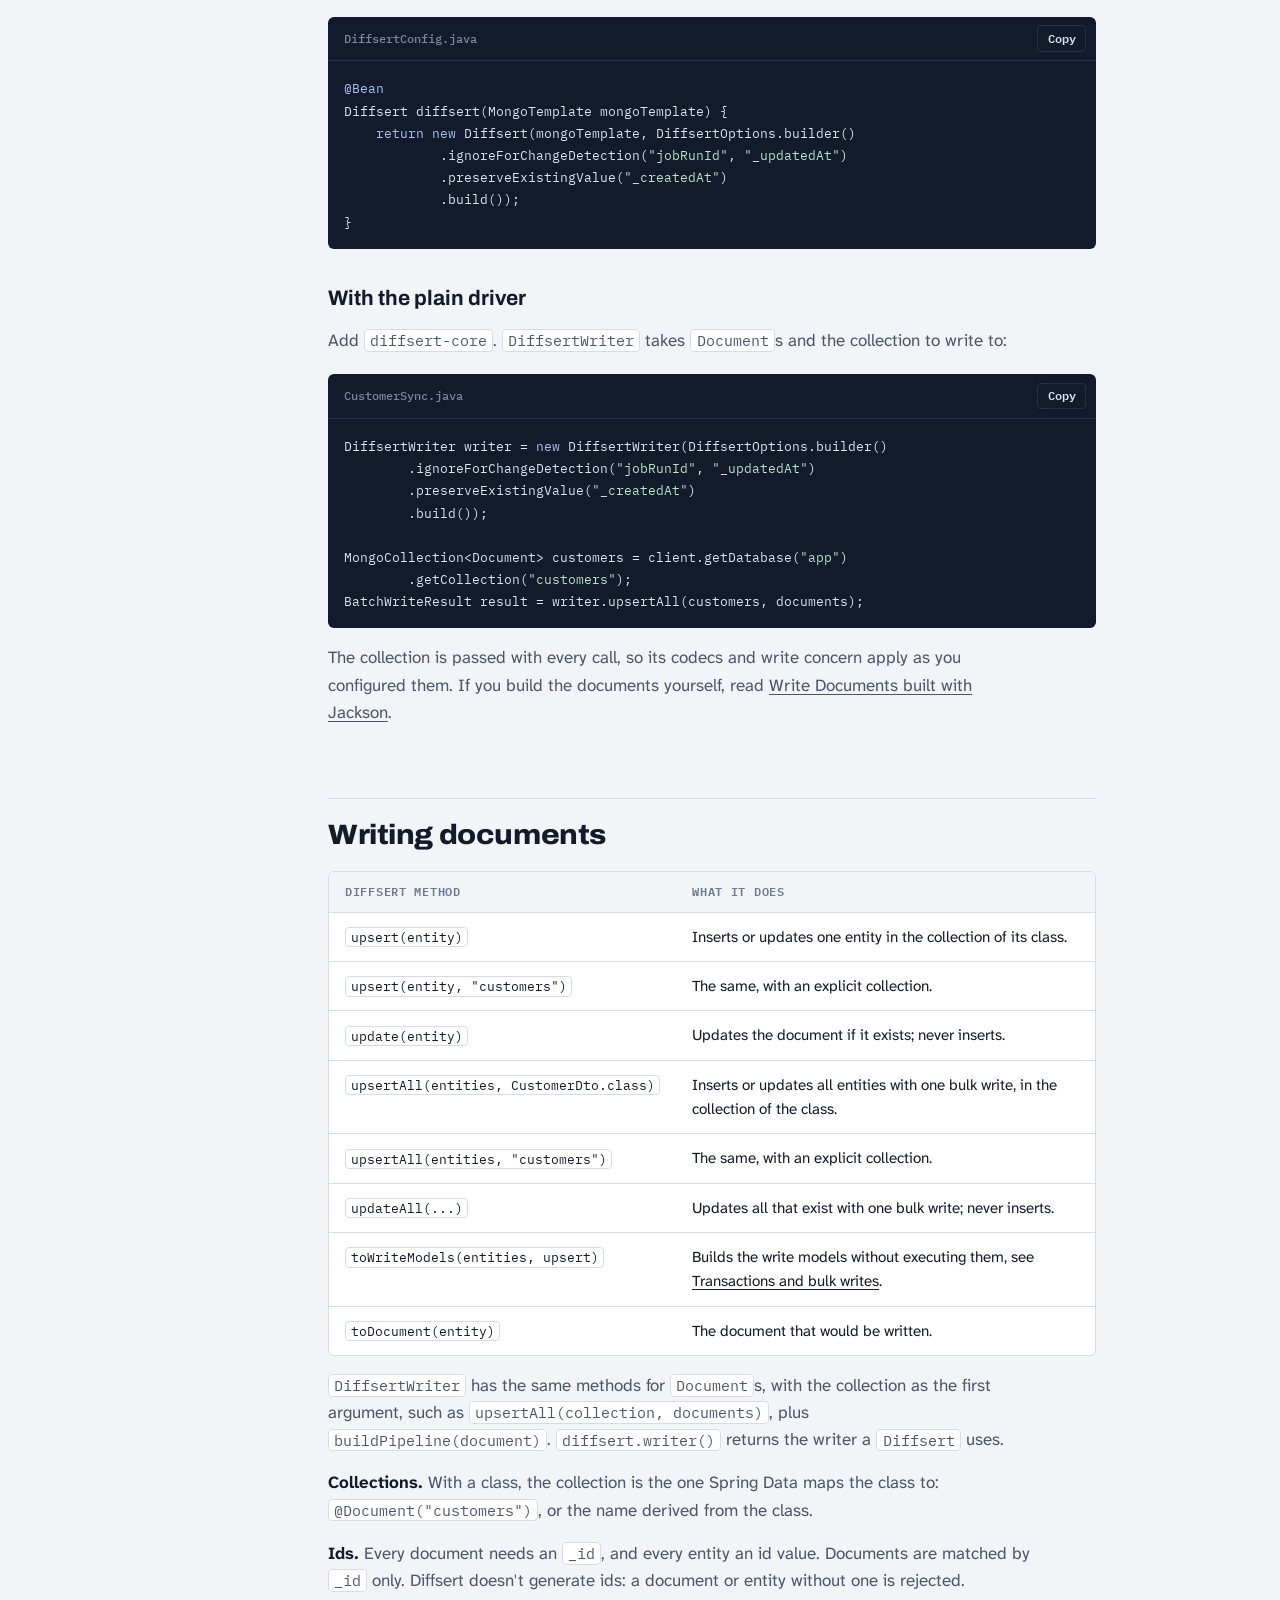
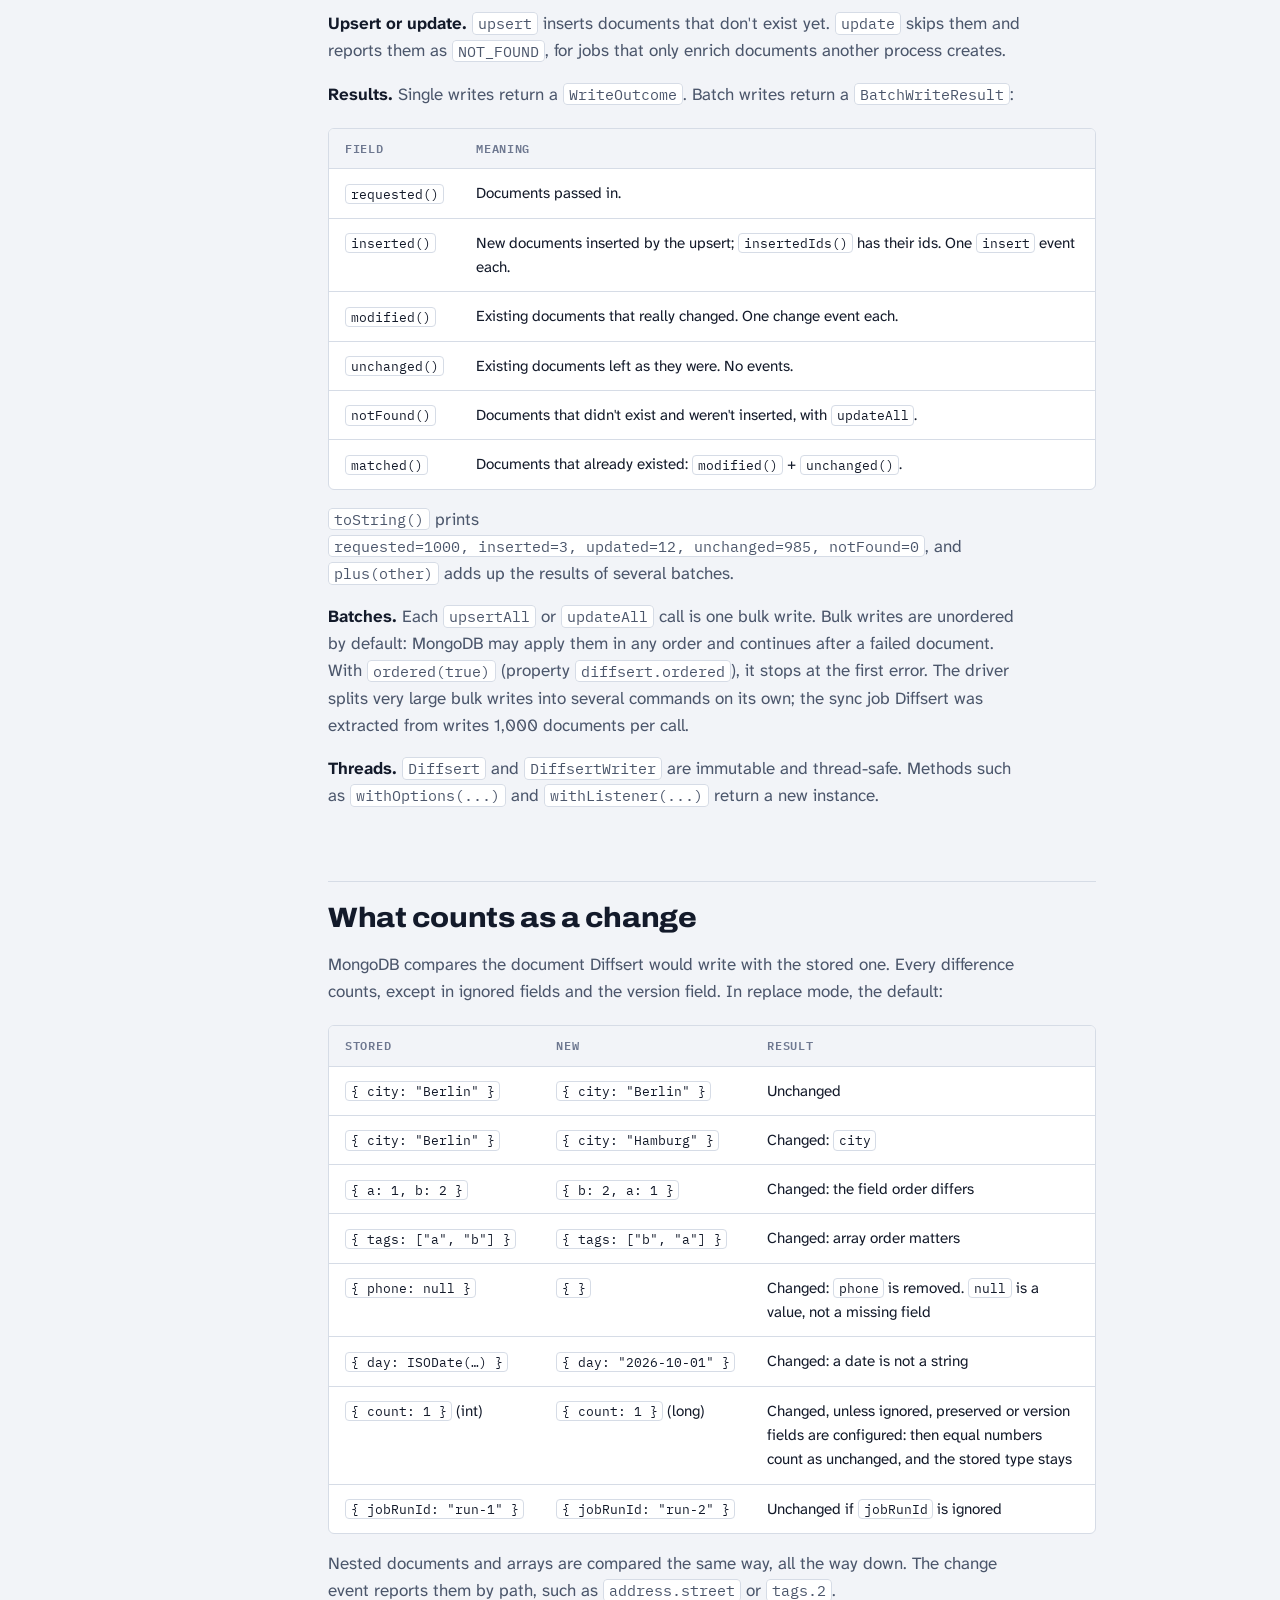
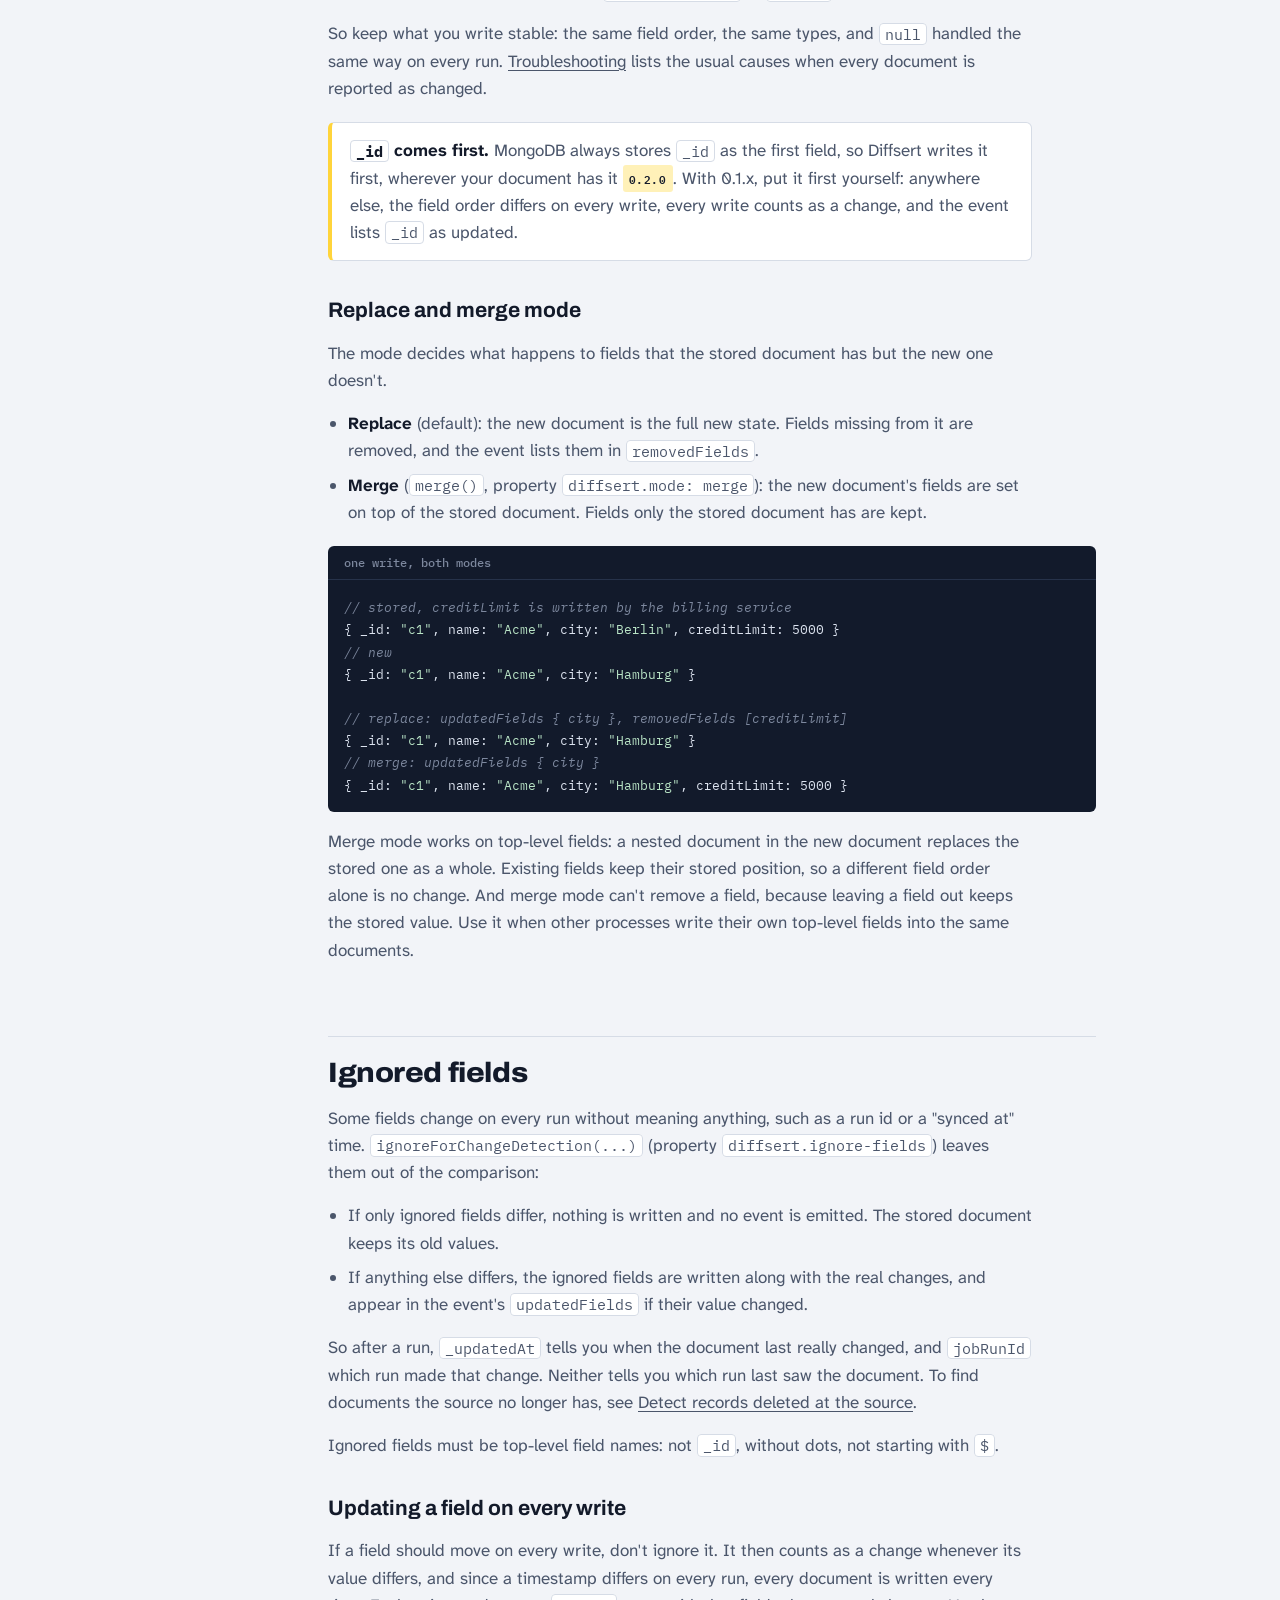
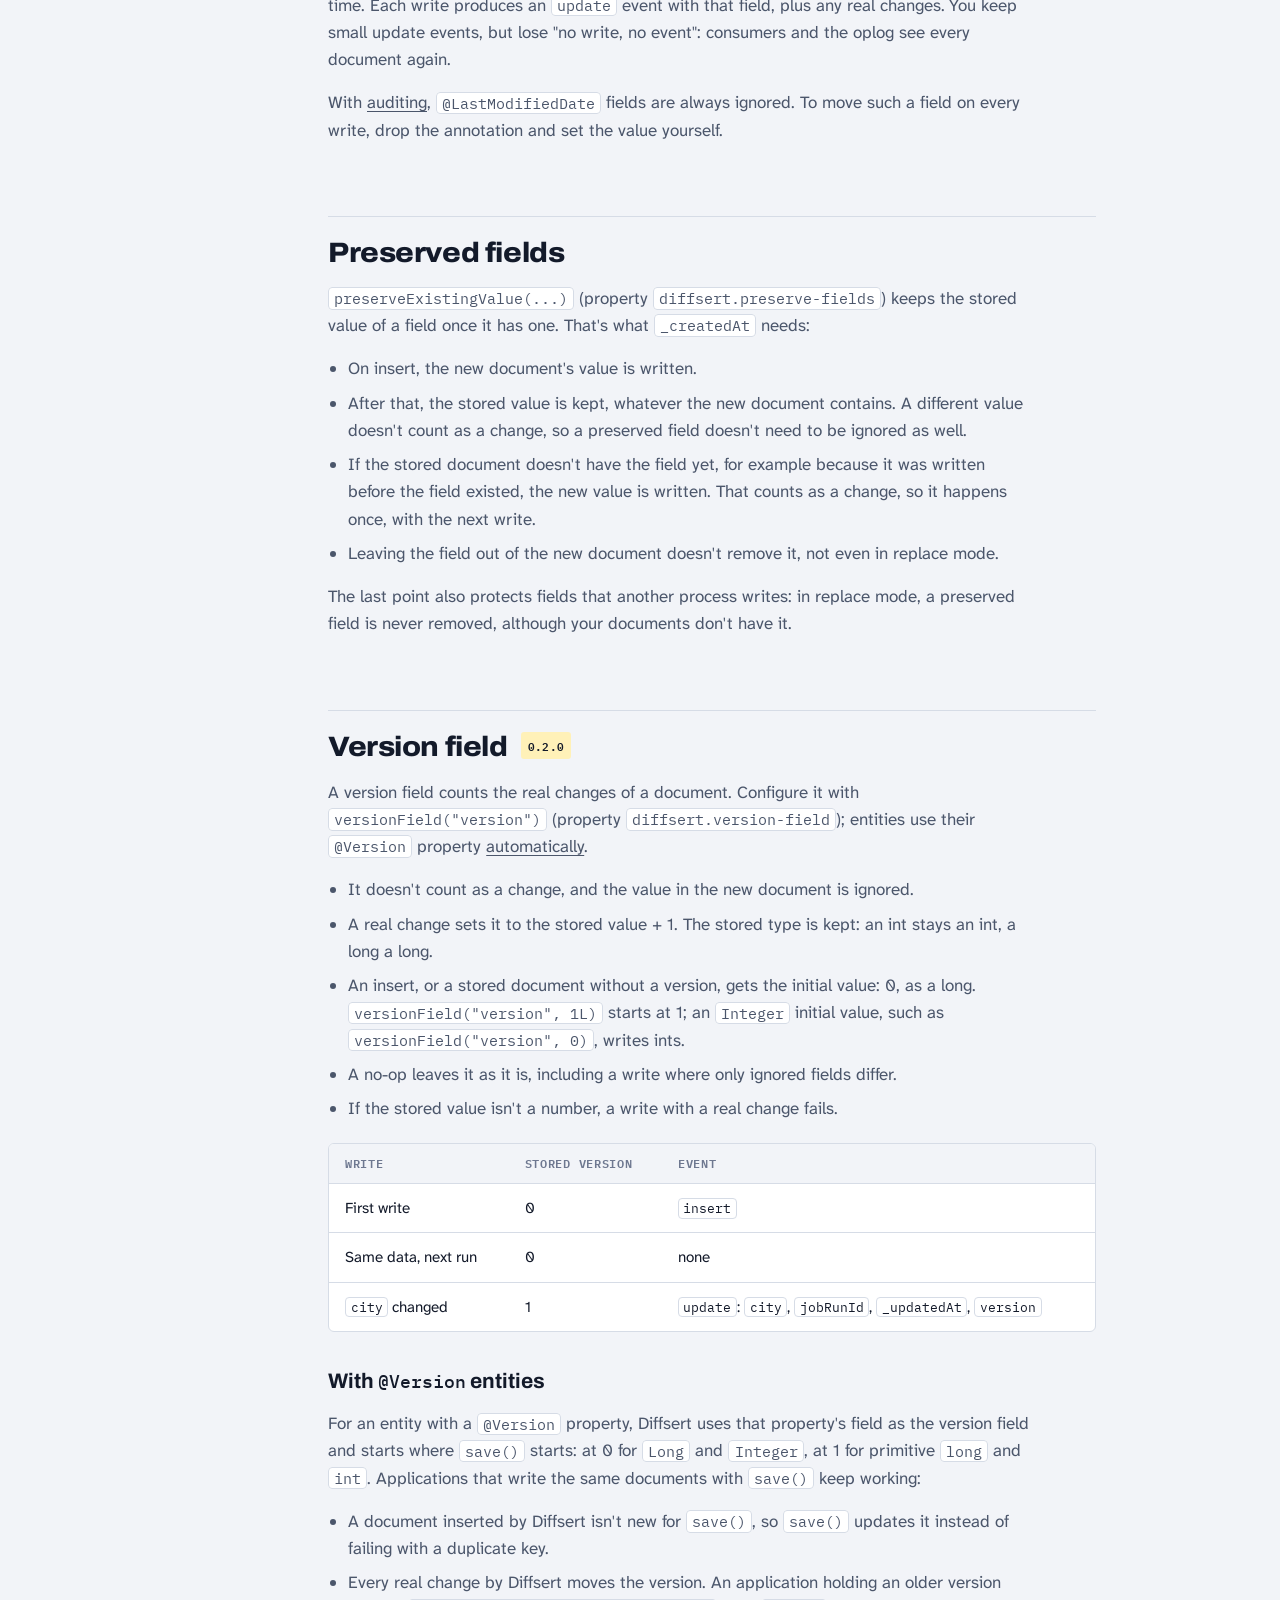
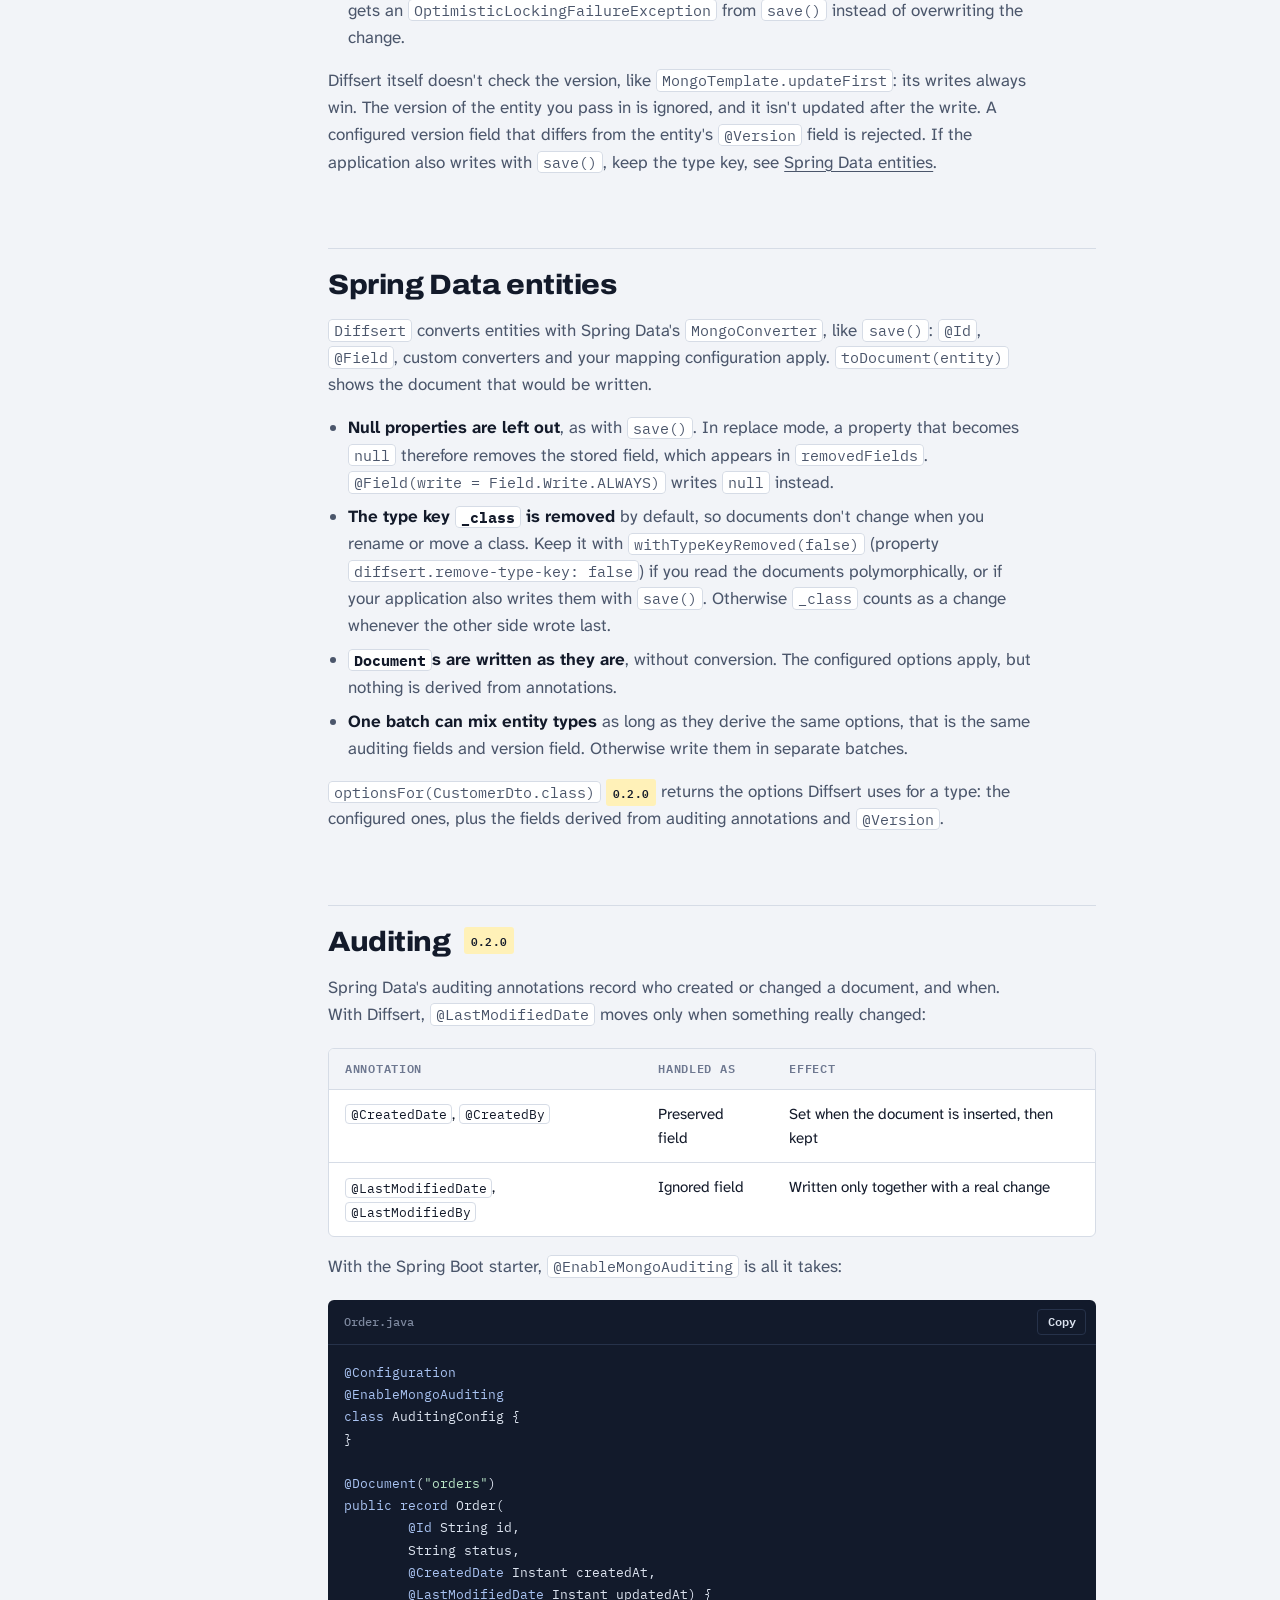
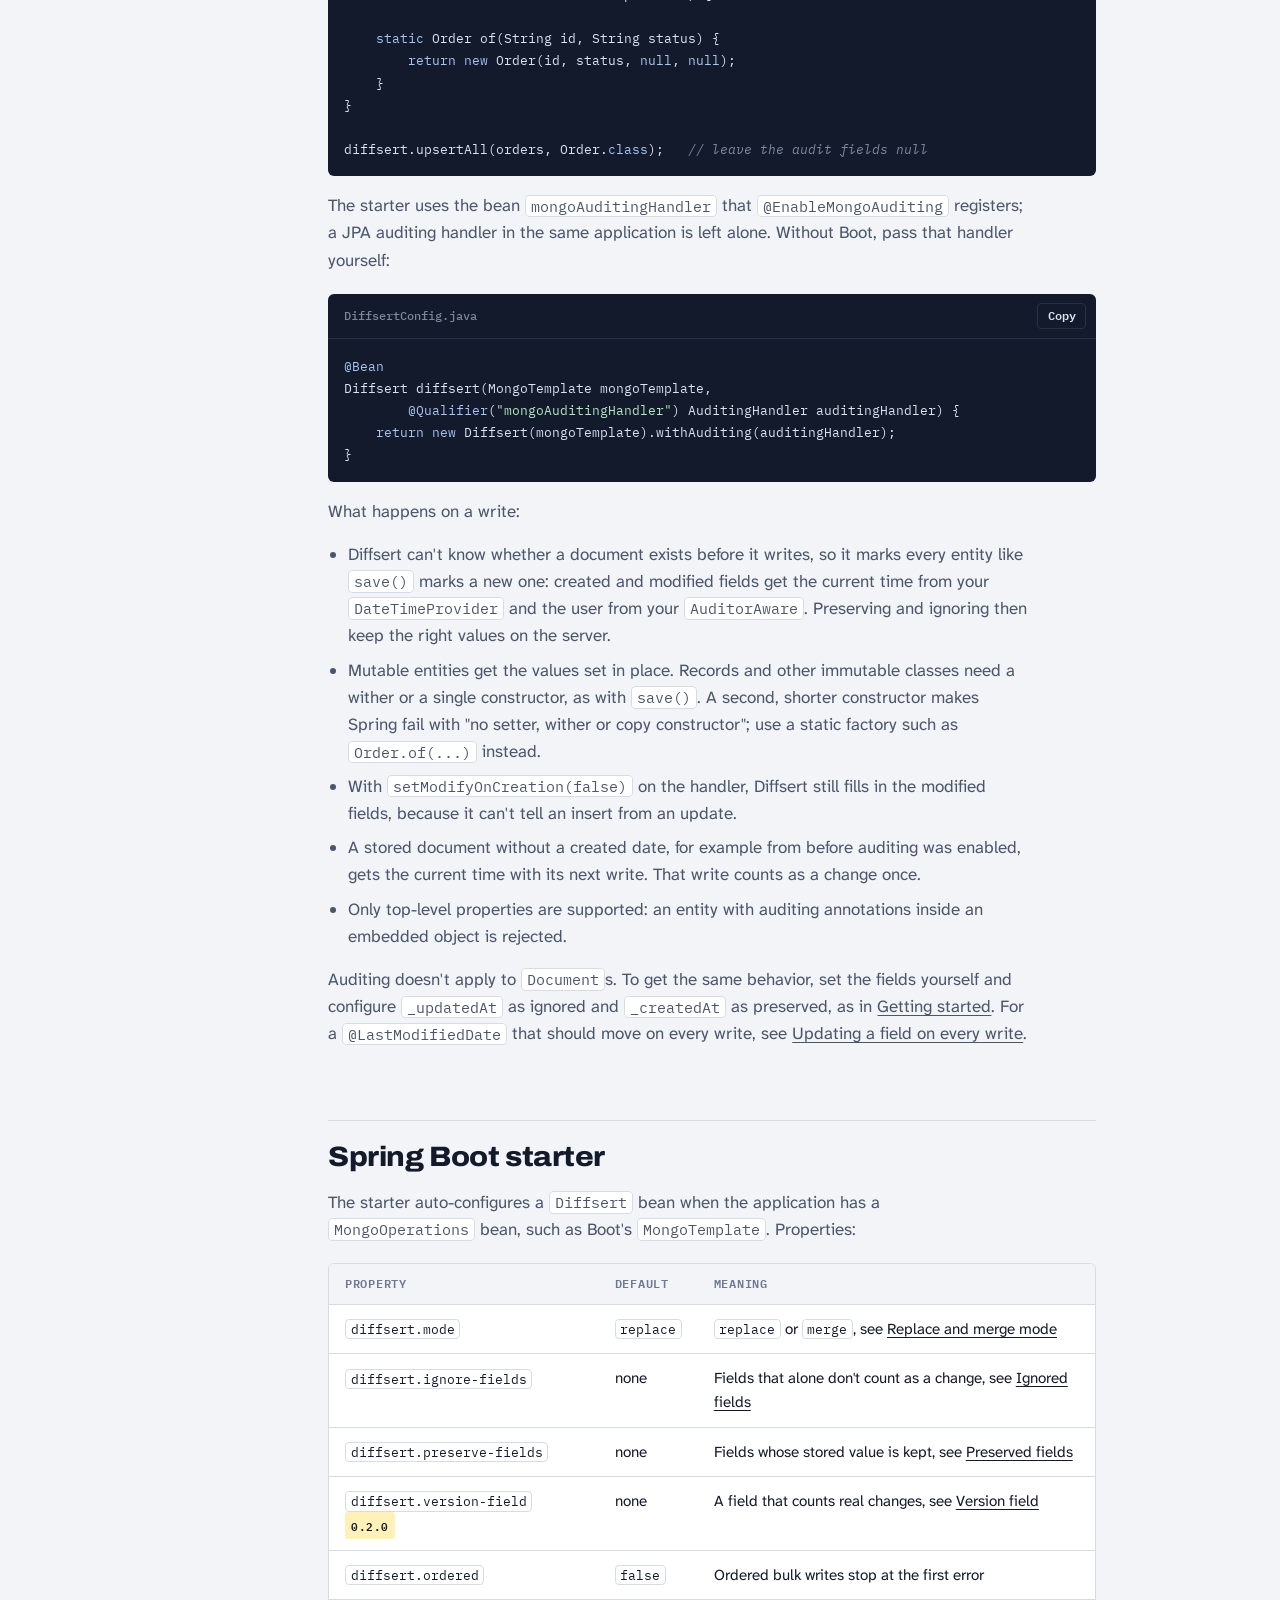
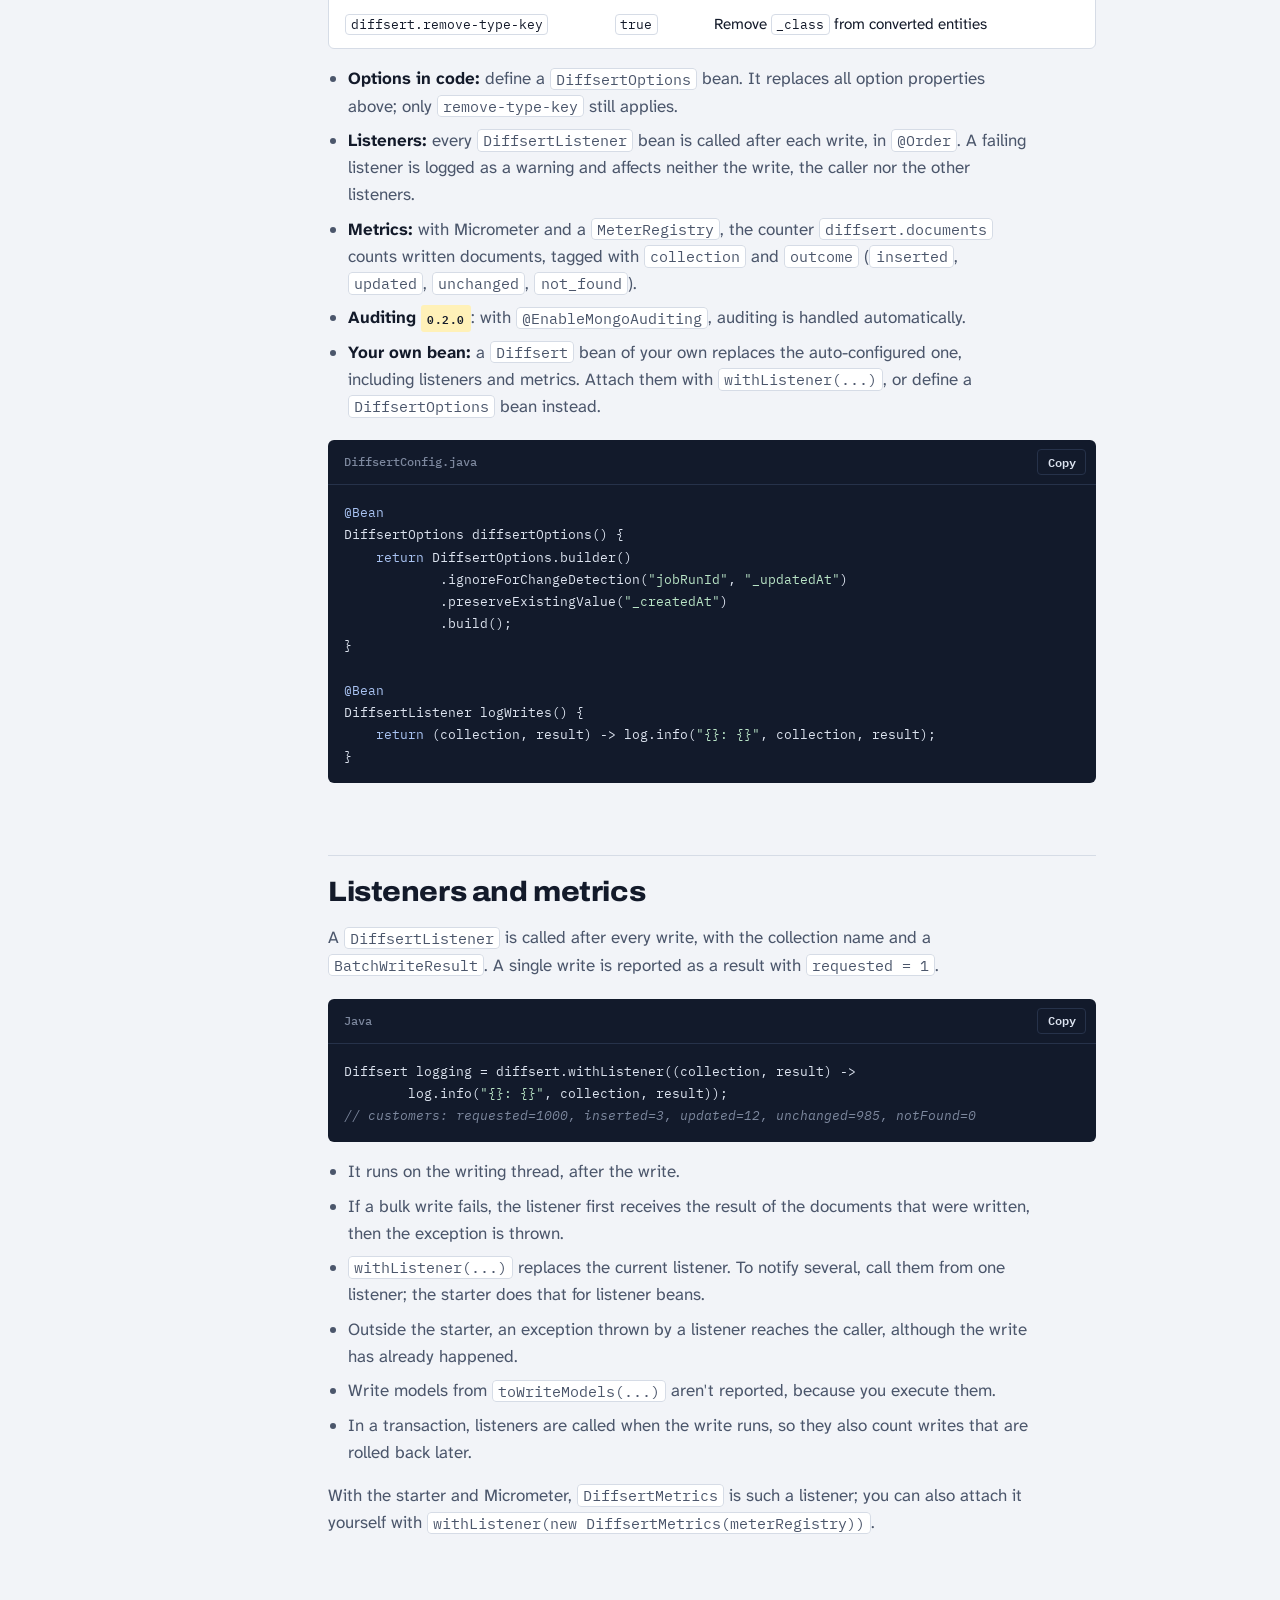
==== commit a2df189b: "Point installation docs at the 0.2.0 release Co-Authored-By: Claude Opus 5.5 <noreply@anthropic.com>" ====
--- a/site/guide.html
+++ b/site/guide.html
@@ -261,12 +261,12 @@
 <pre><code><span class="k">&lt;dependency&gt;</span>
     <span class="k">&lt;groupId&gt;</span>dev.jbaby<span class="k">&lt;/groupId&gt;</span>
     <span class="k">&lt;artifactId&gt;</span>diffsert-spring-boot-starter<span class="k">&lt;/artifactId&gt;</span>
-    <span class="k">&lt;version&gt;</span>0.1.1<span class="k">&lt;/version&gt;</span>
+    <span class="k">&lt;version&gt;</span>0.2.0<span class="k">&lt;/version&gt;</span>
 <span class="k">&lt;/dependency&gt;</span></code></pre>
     </div>
     <div class="code">
       <div class="bar">build.gradle.kts <button class="copy" type="button">Copy</button></div>
-<pre><code>implementation(<span class="s">"dev.jbaby:diffsert-spring-boot-starter:0.1.1"</span>)</code></pre>
+<pre><code>implementation(<span class="s">"dev.jbaby:diffsert-spring-boot-starter:0.2.0"</span>)</code></pre>
     </div>
     <p>Requirements:</p>
     <ul>
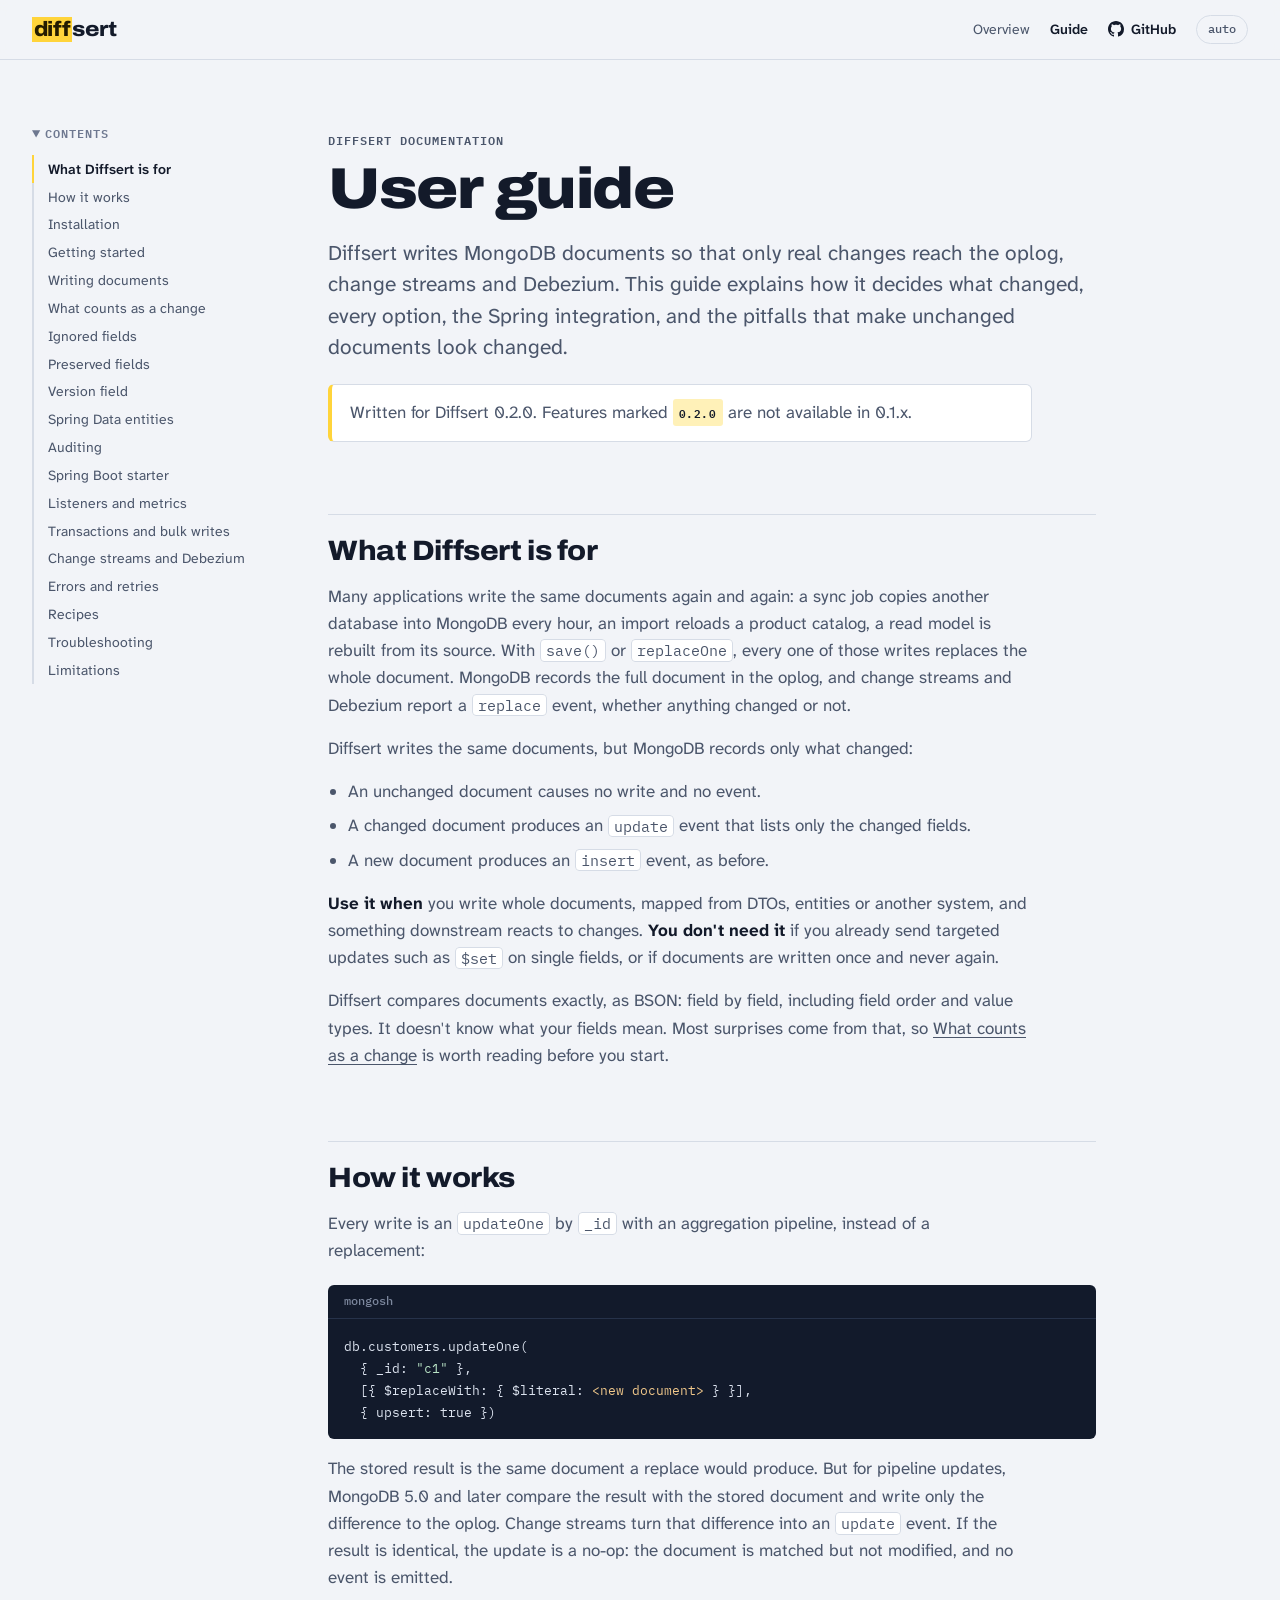
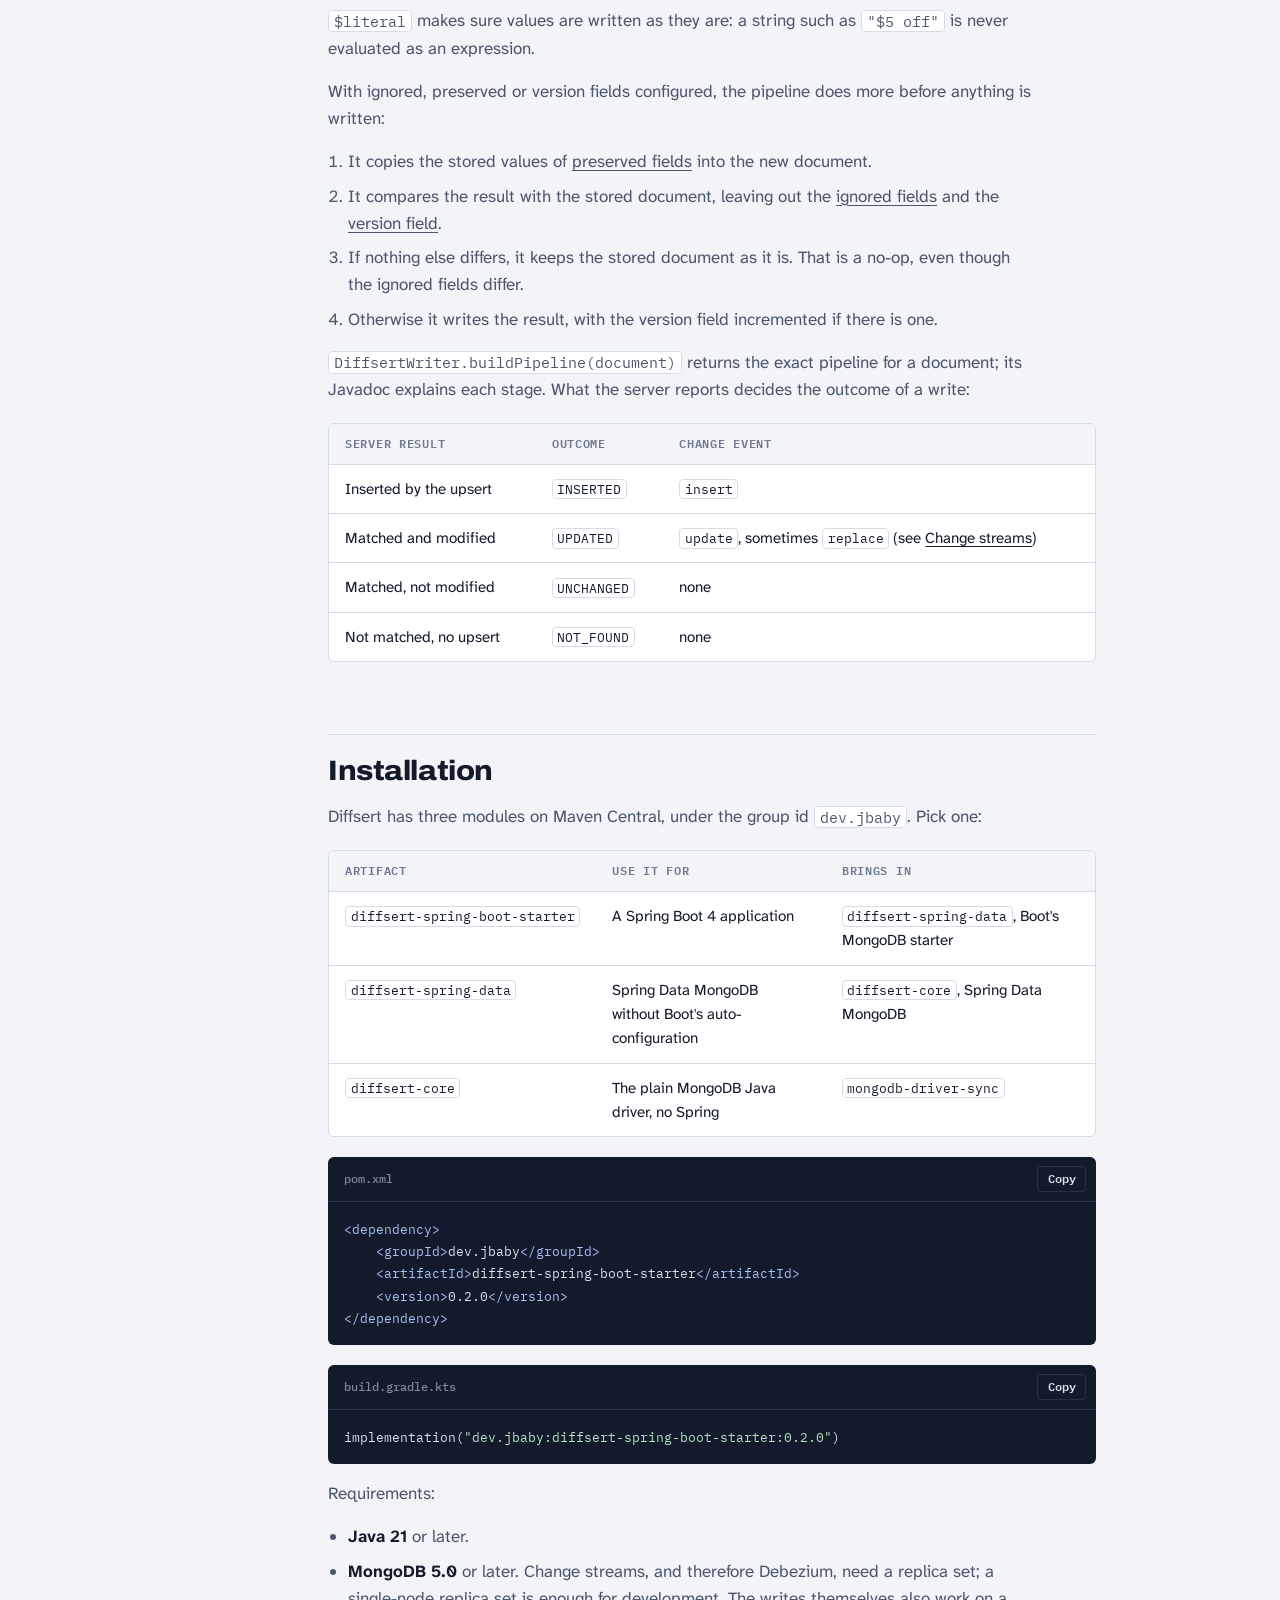
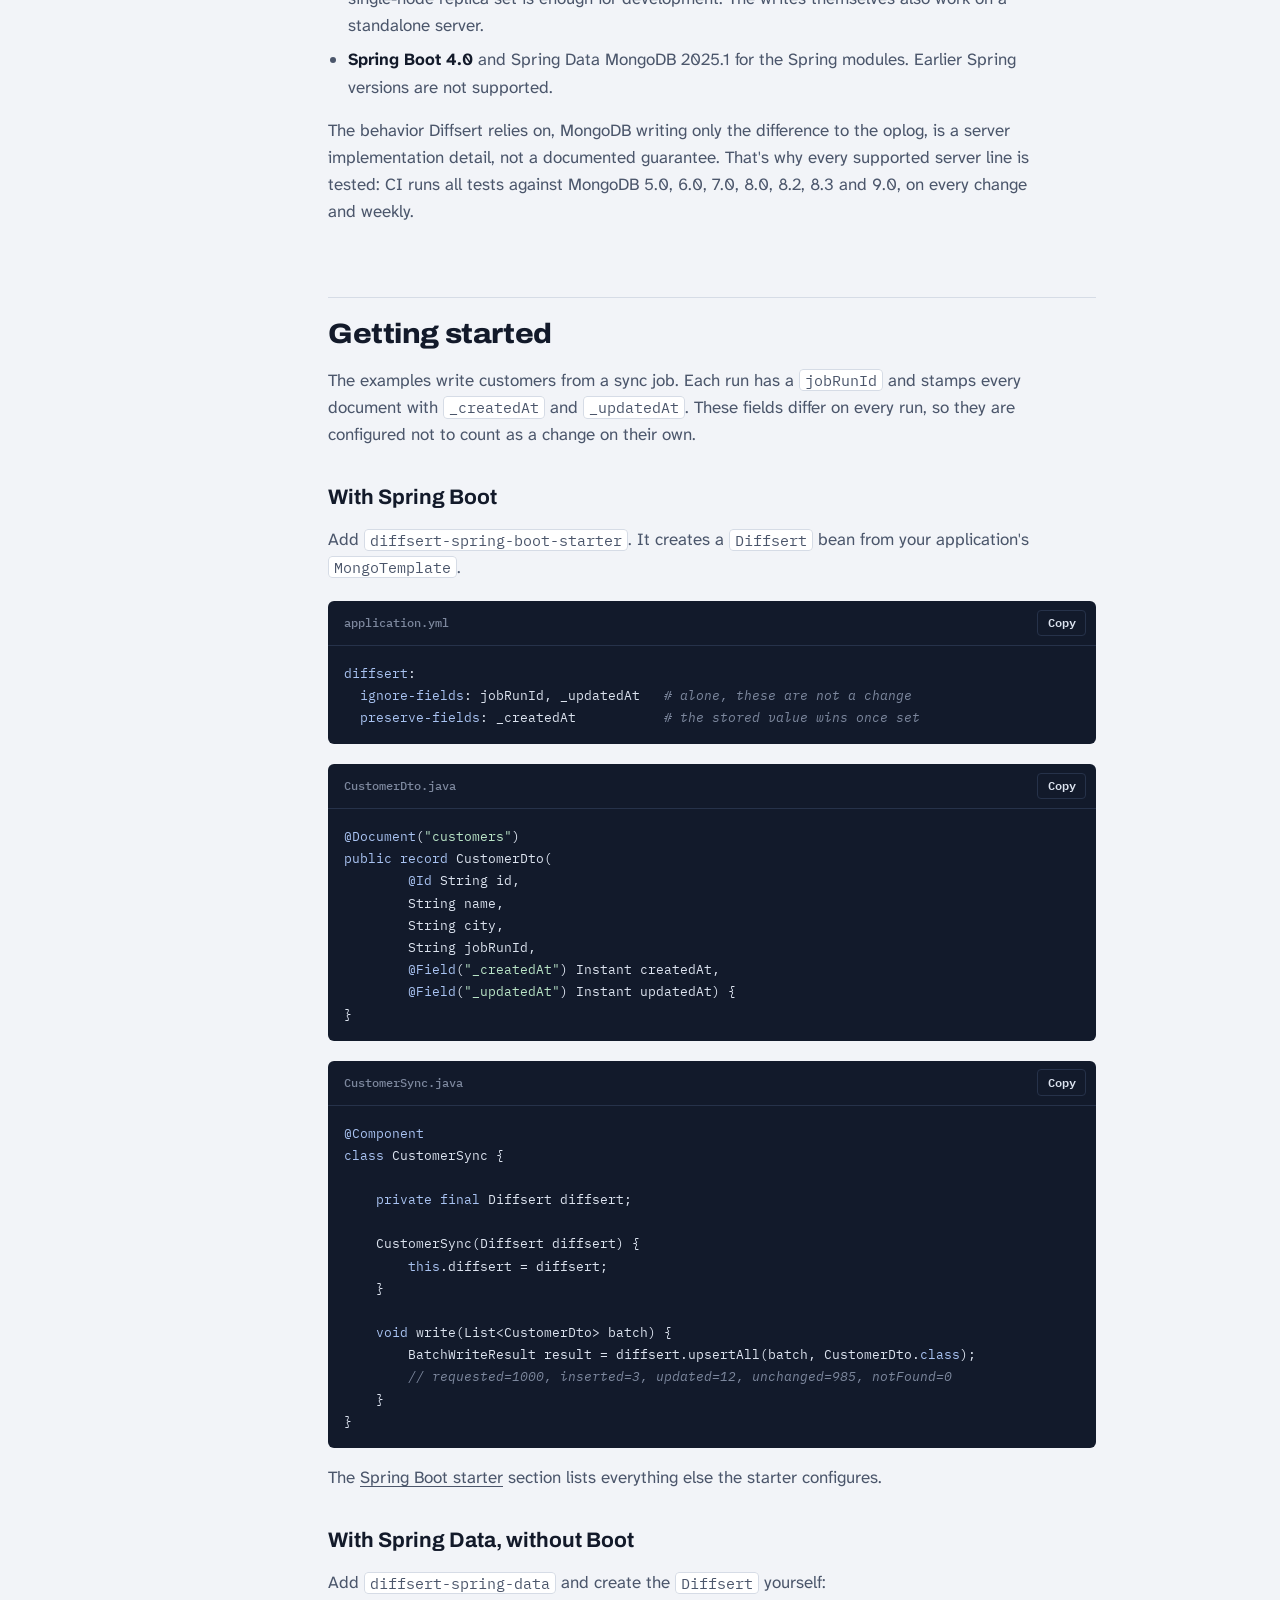
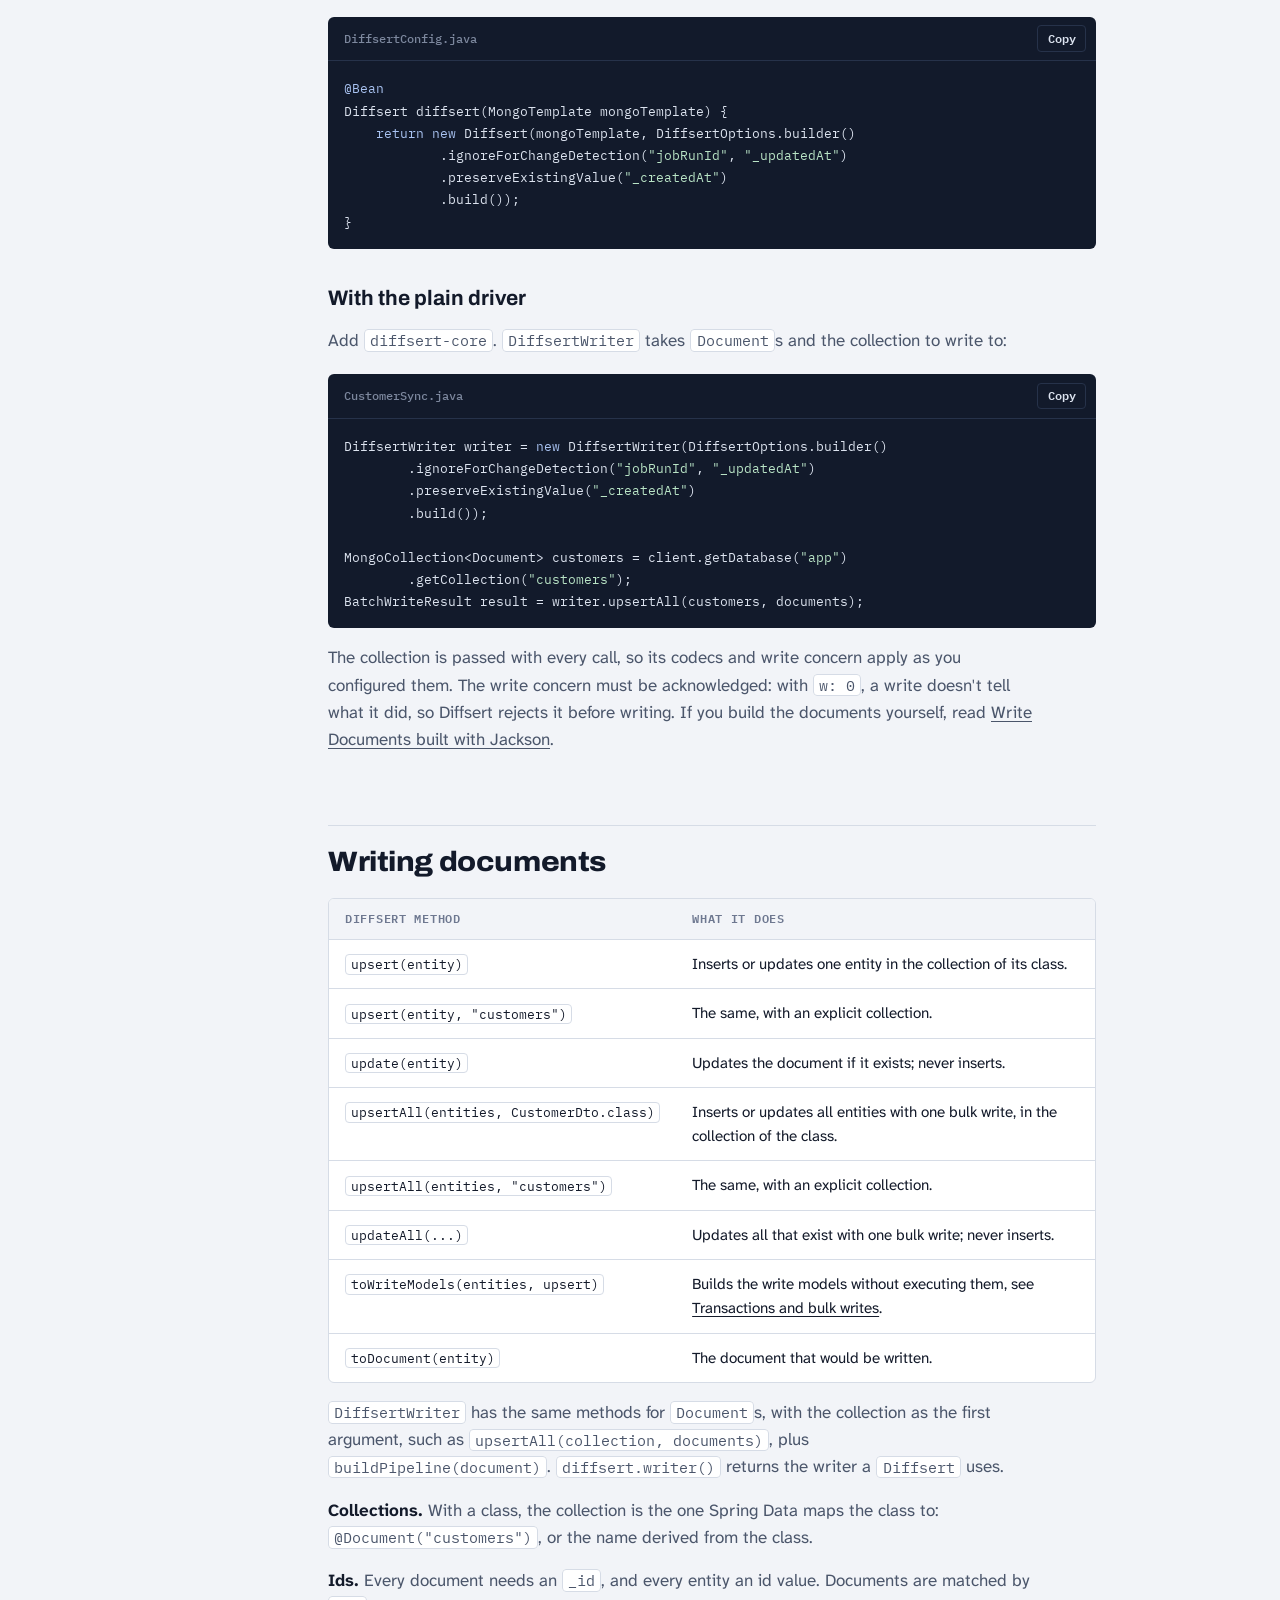
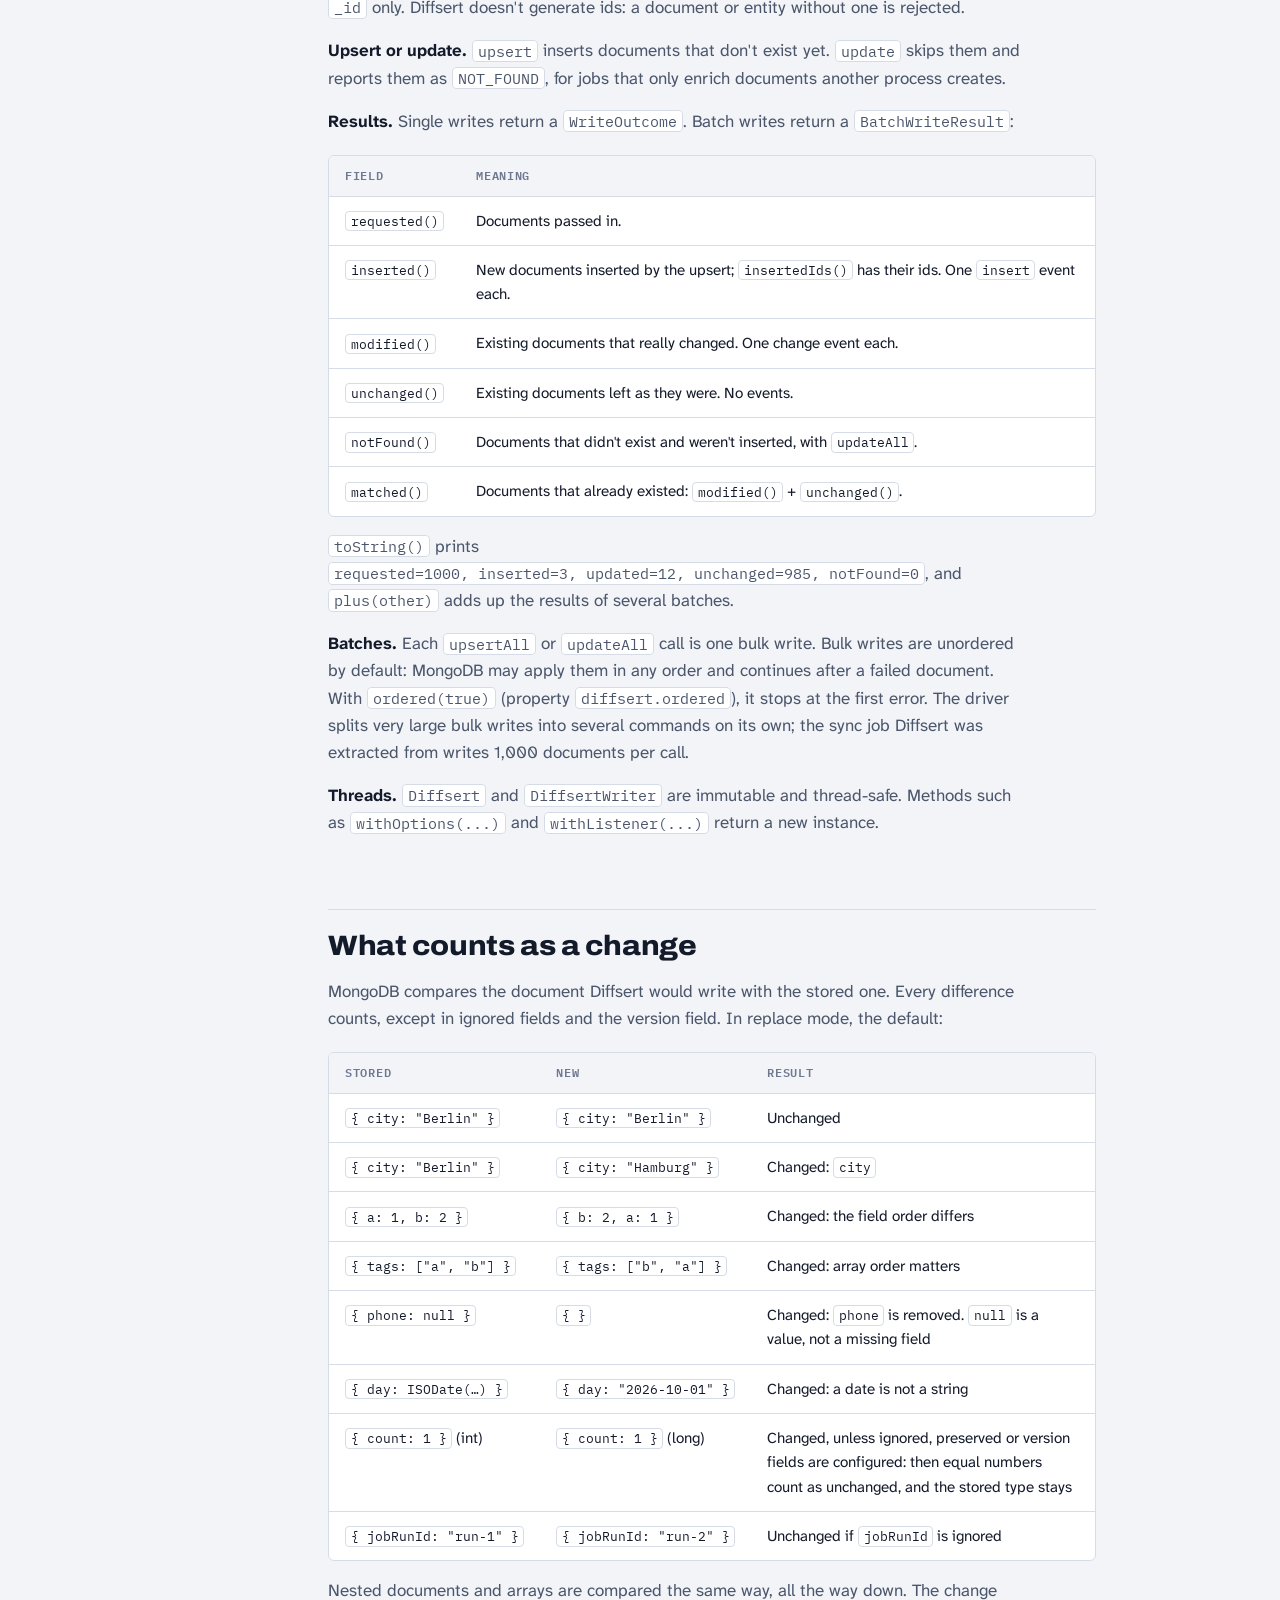
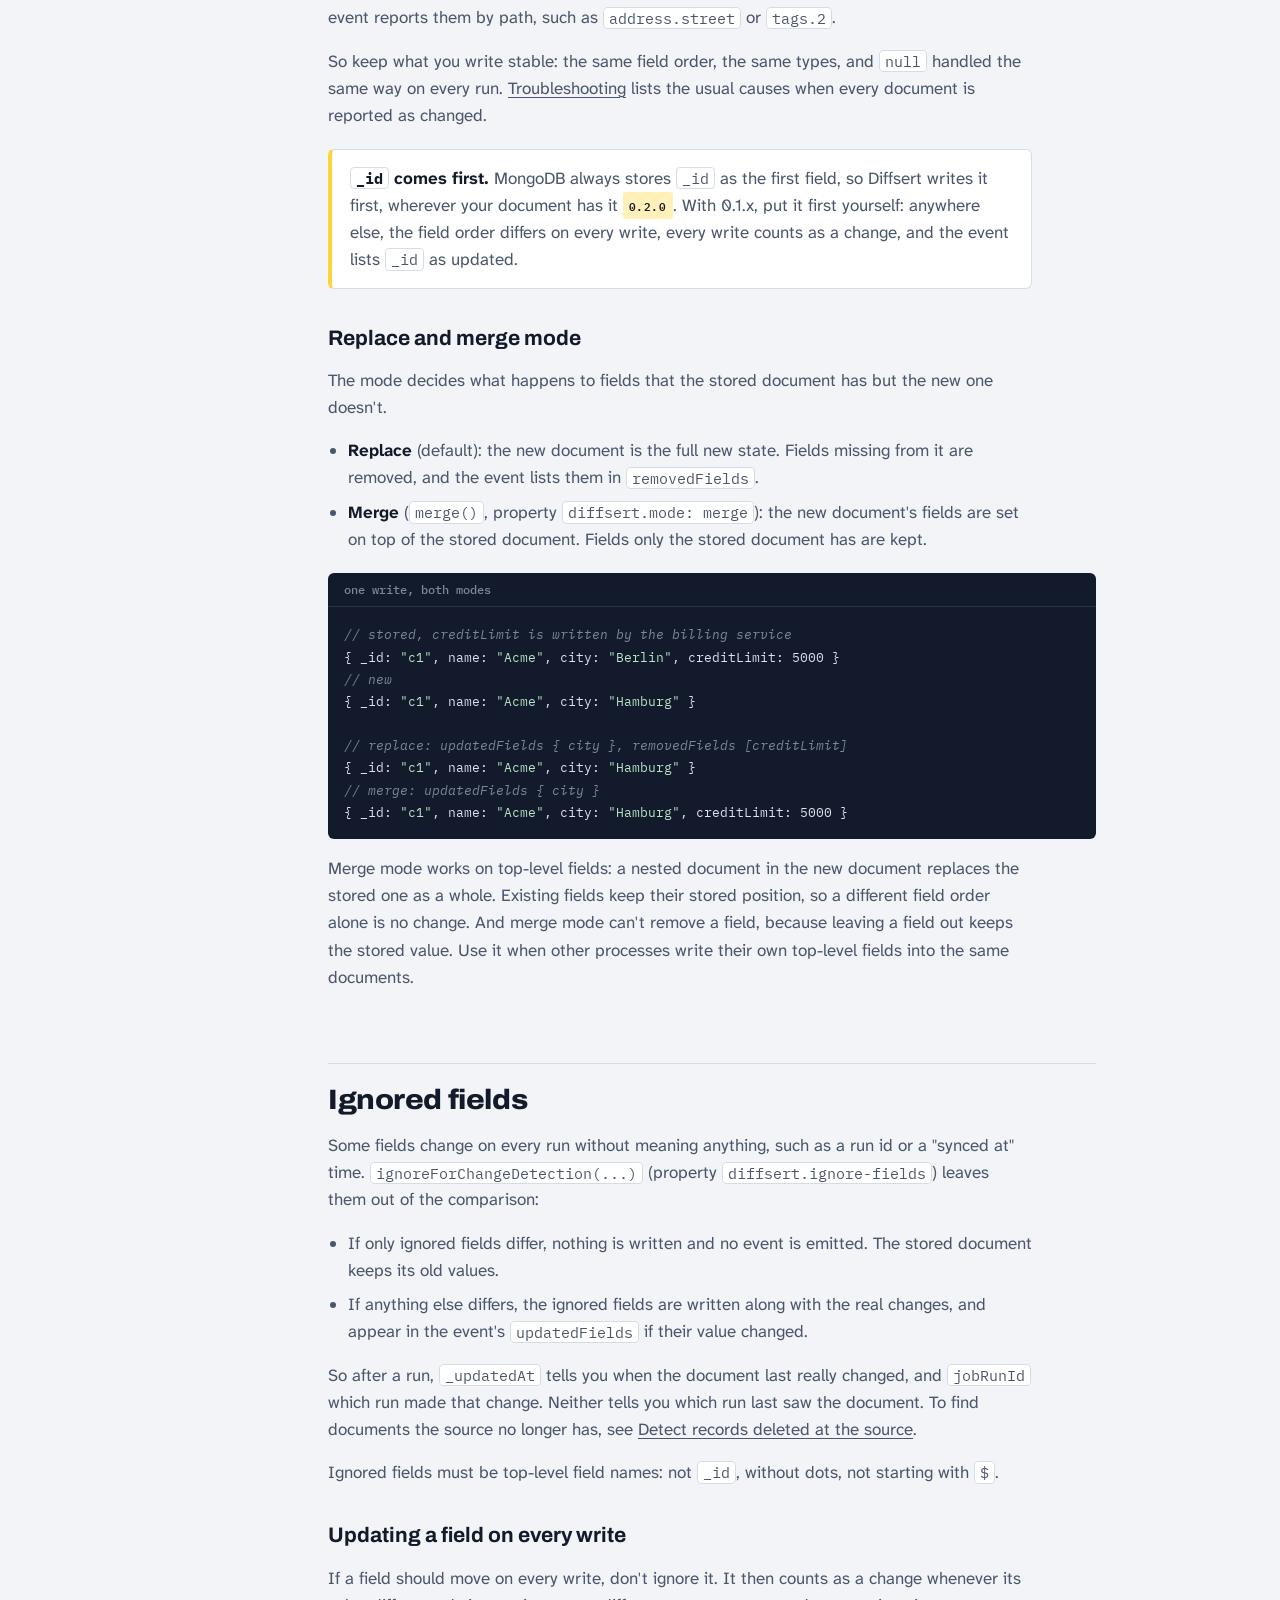
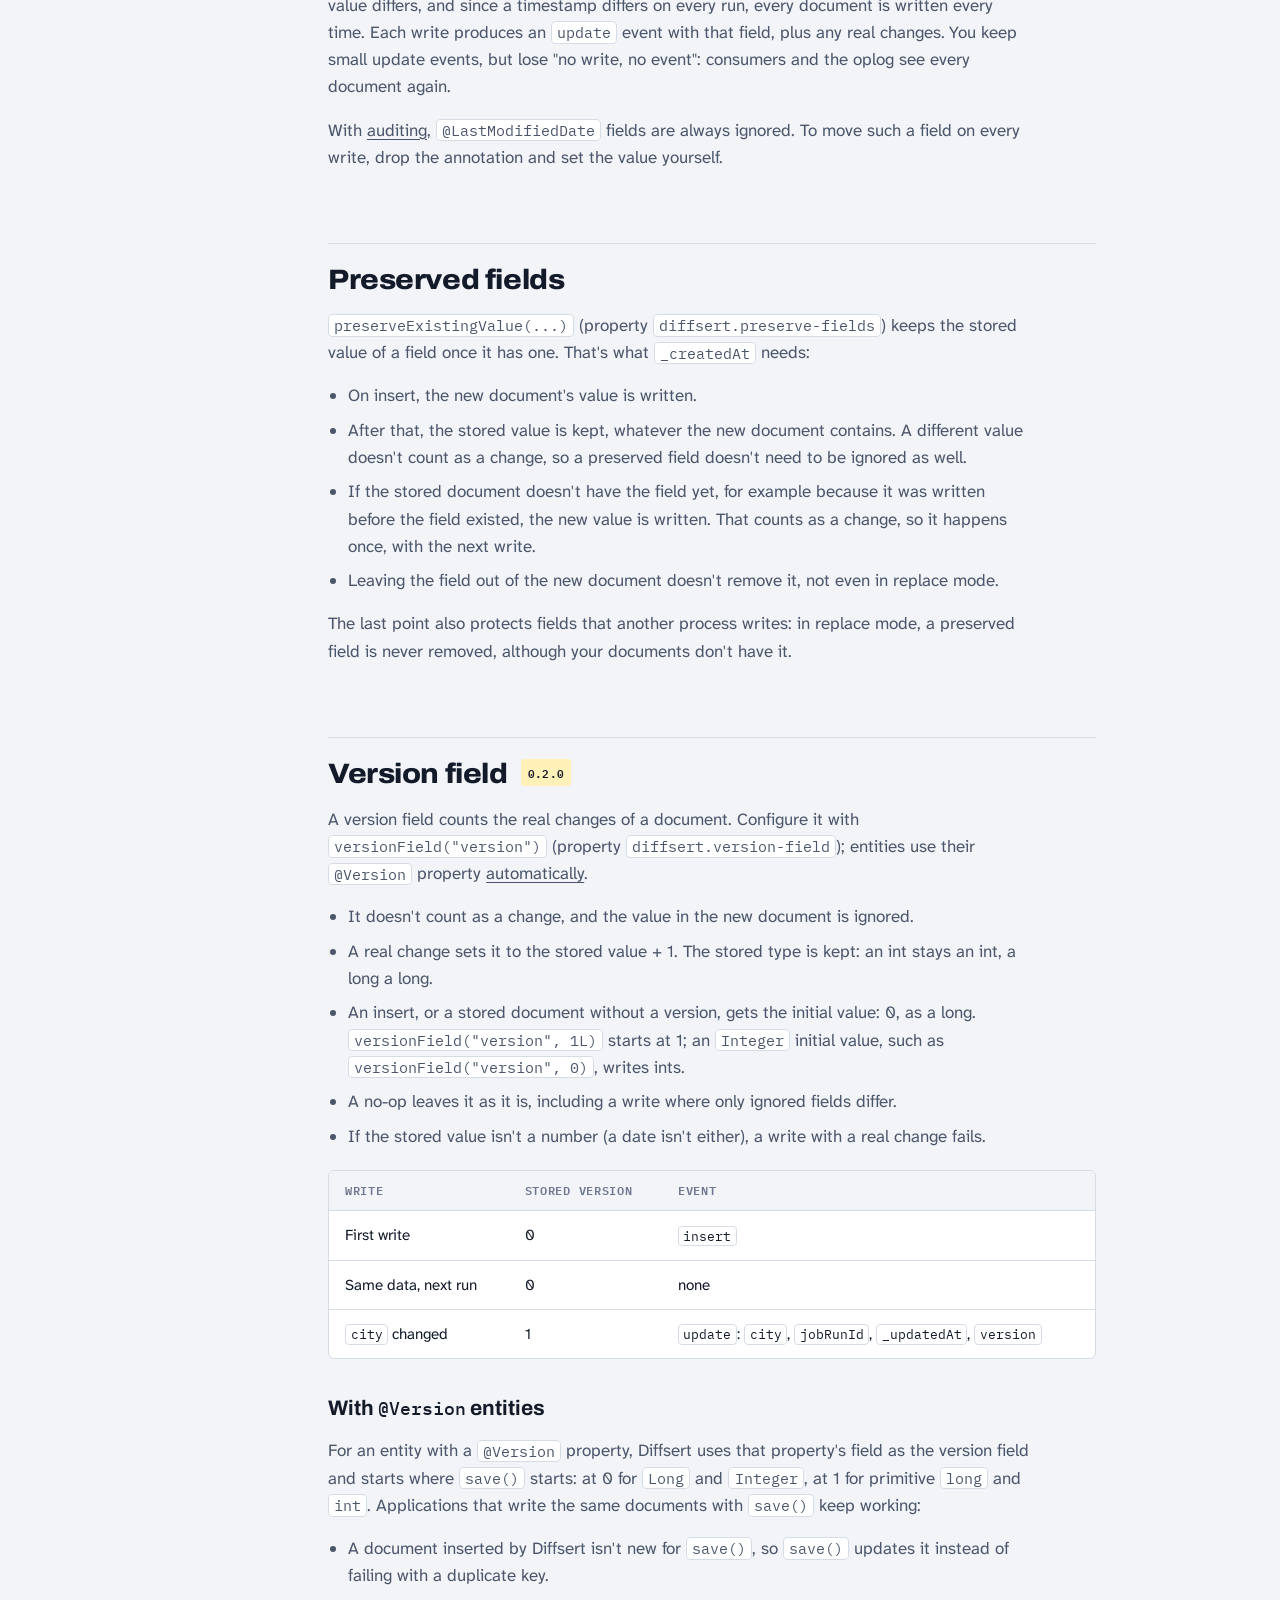
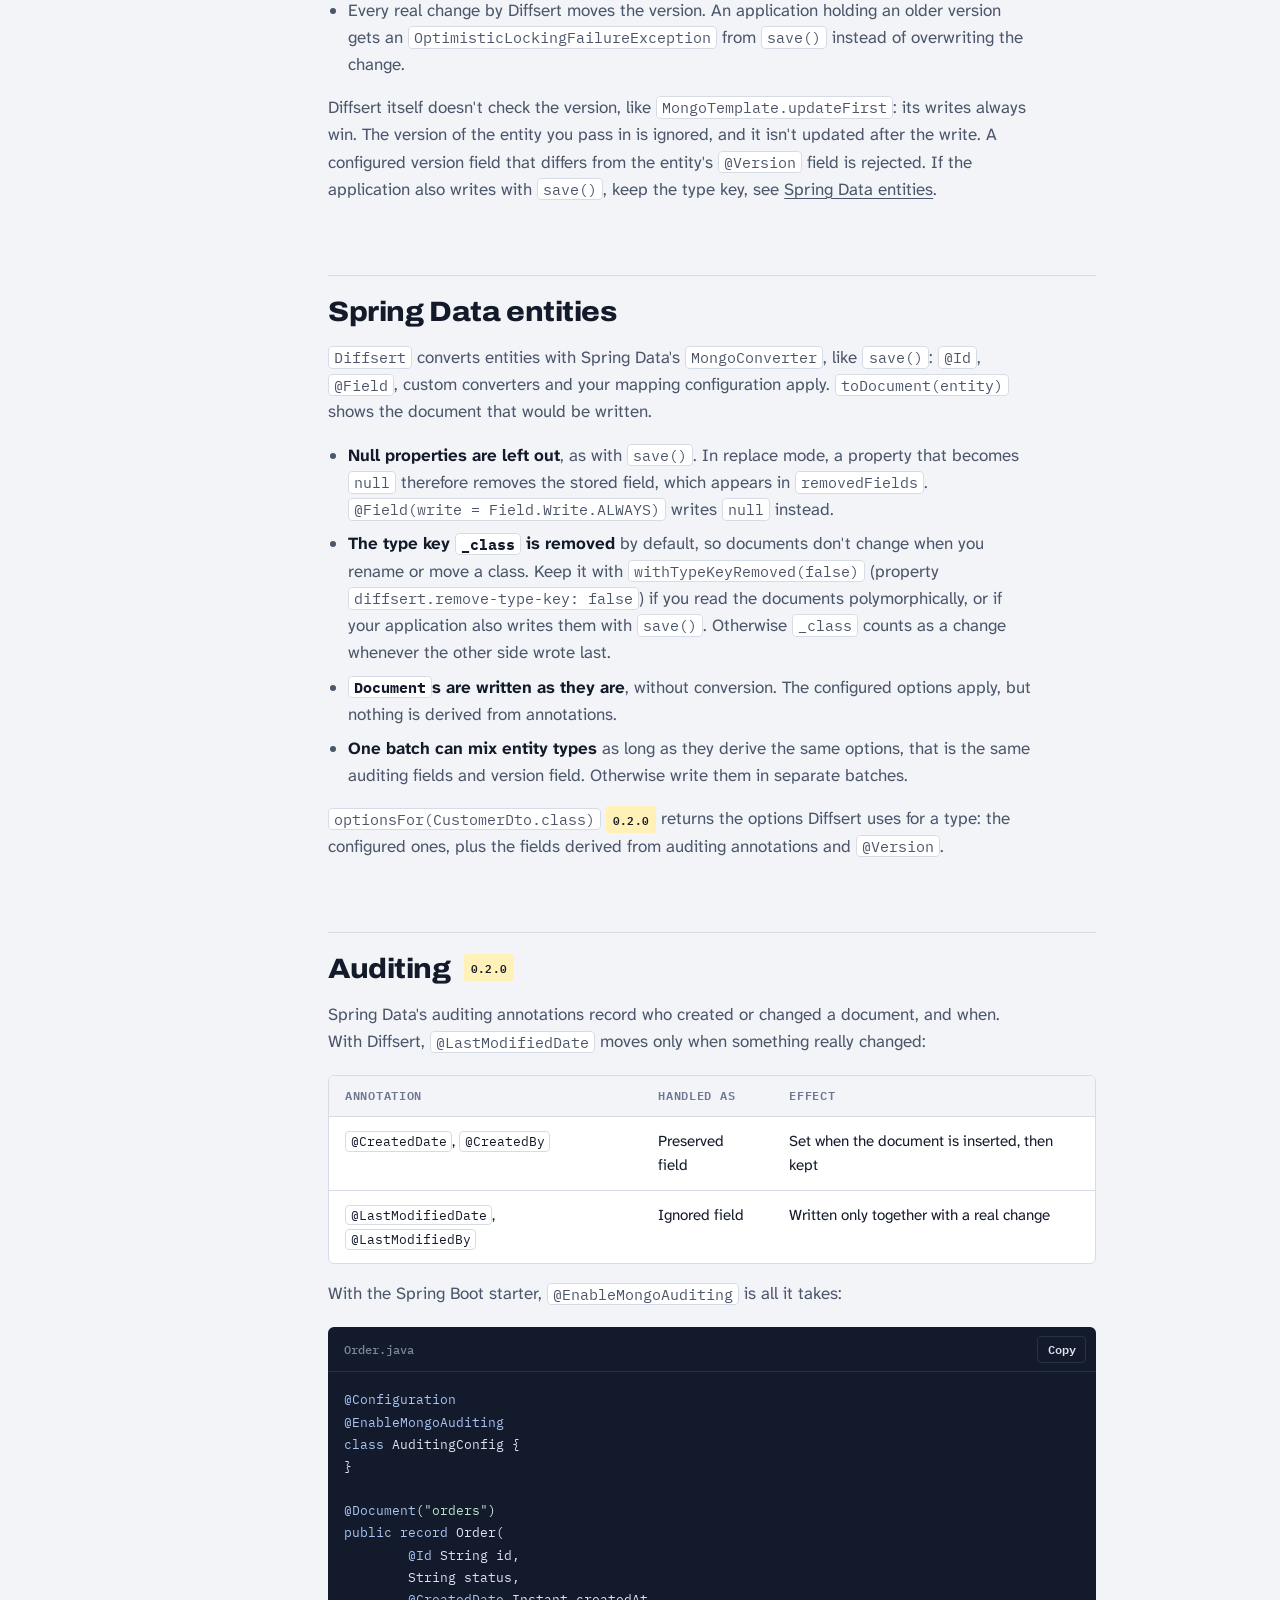
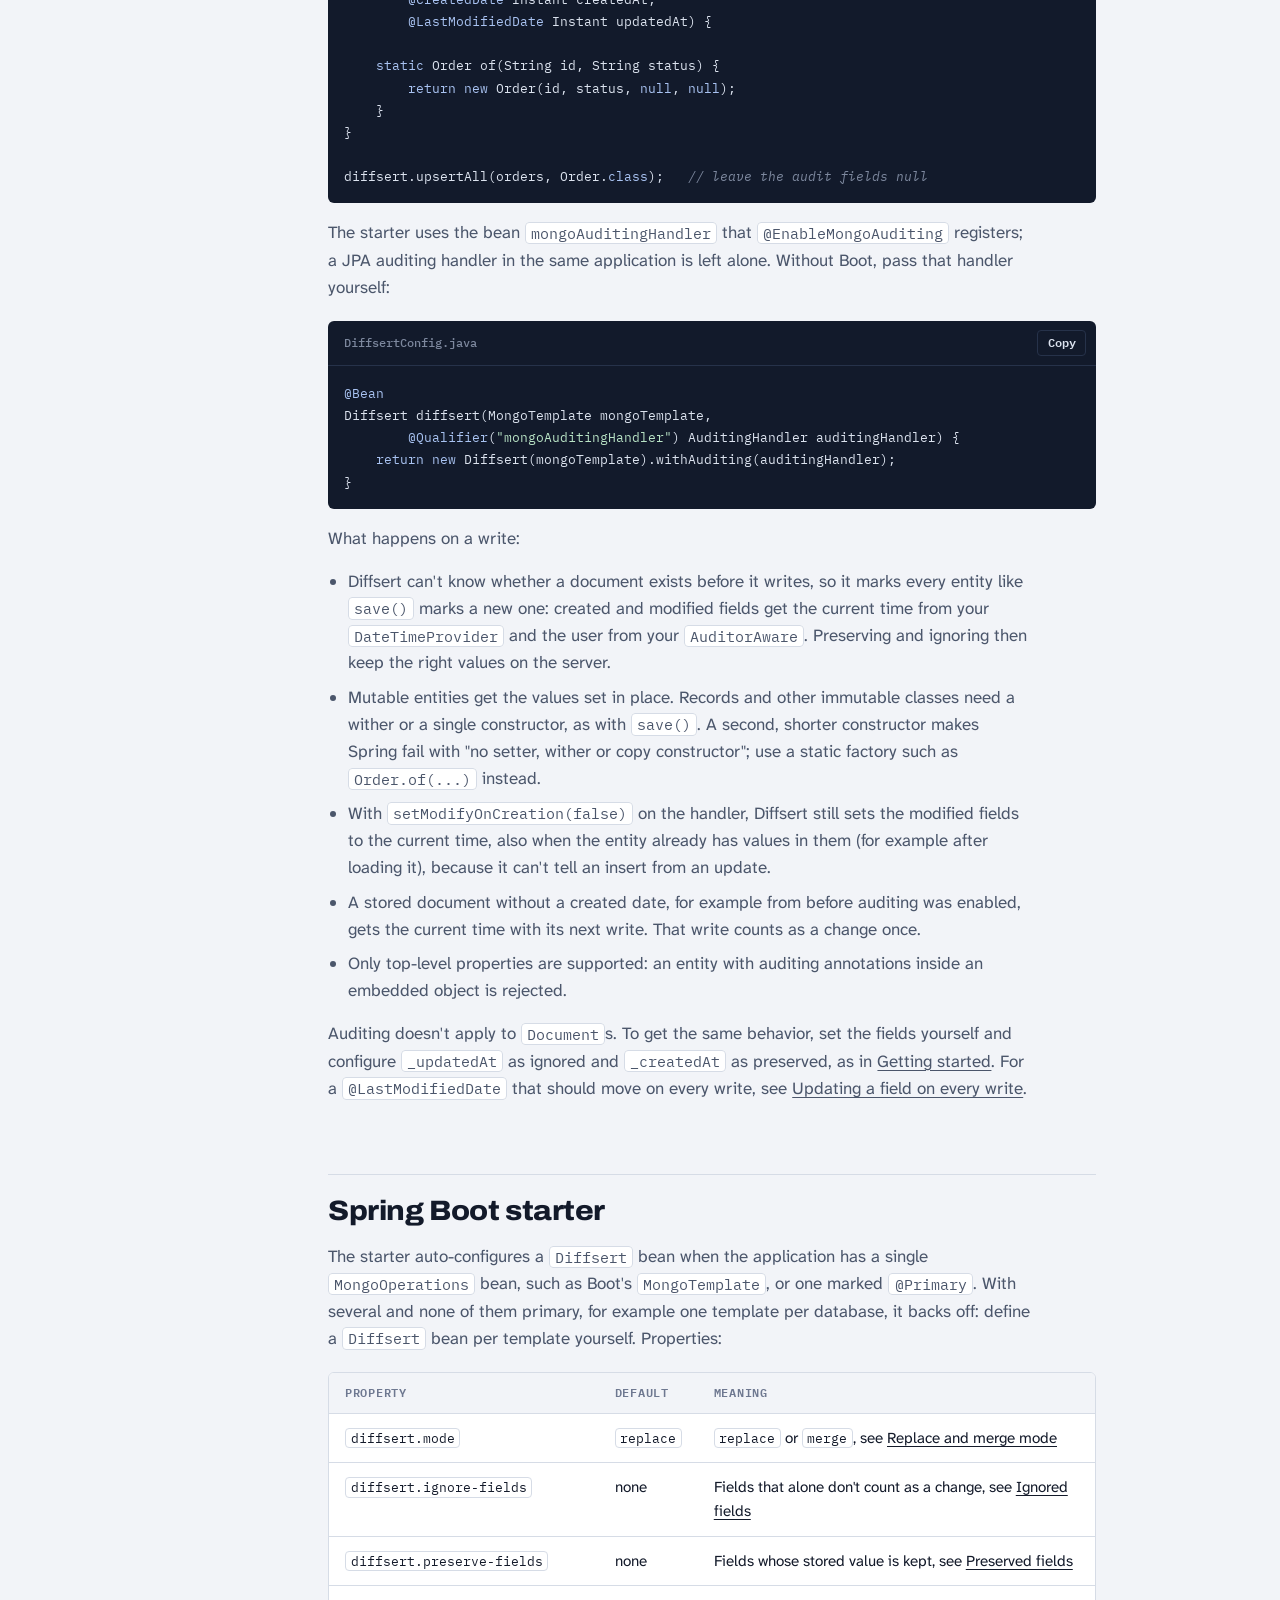
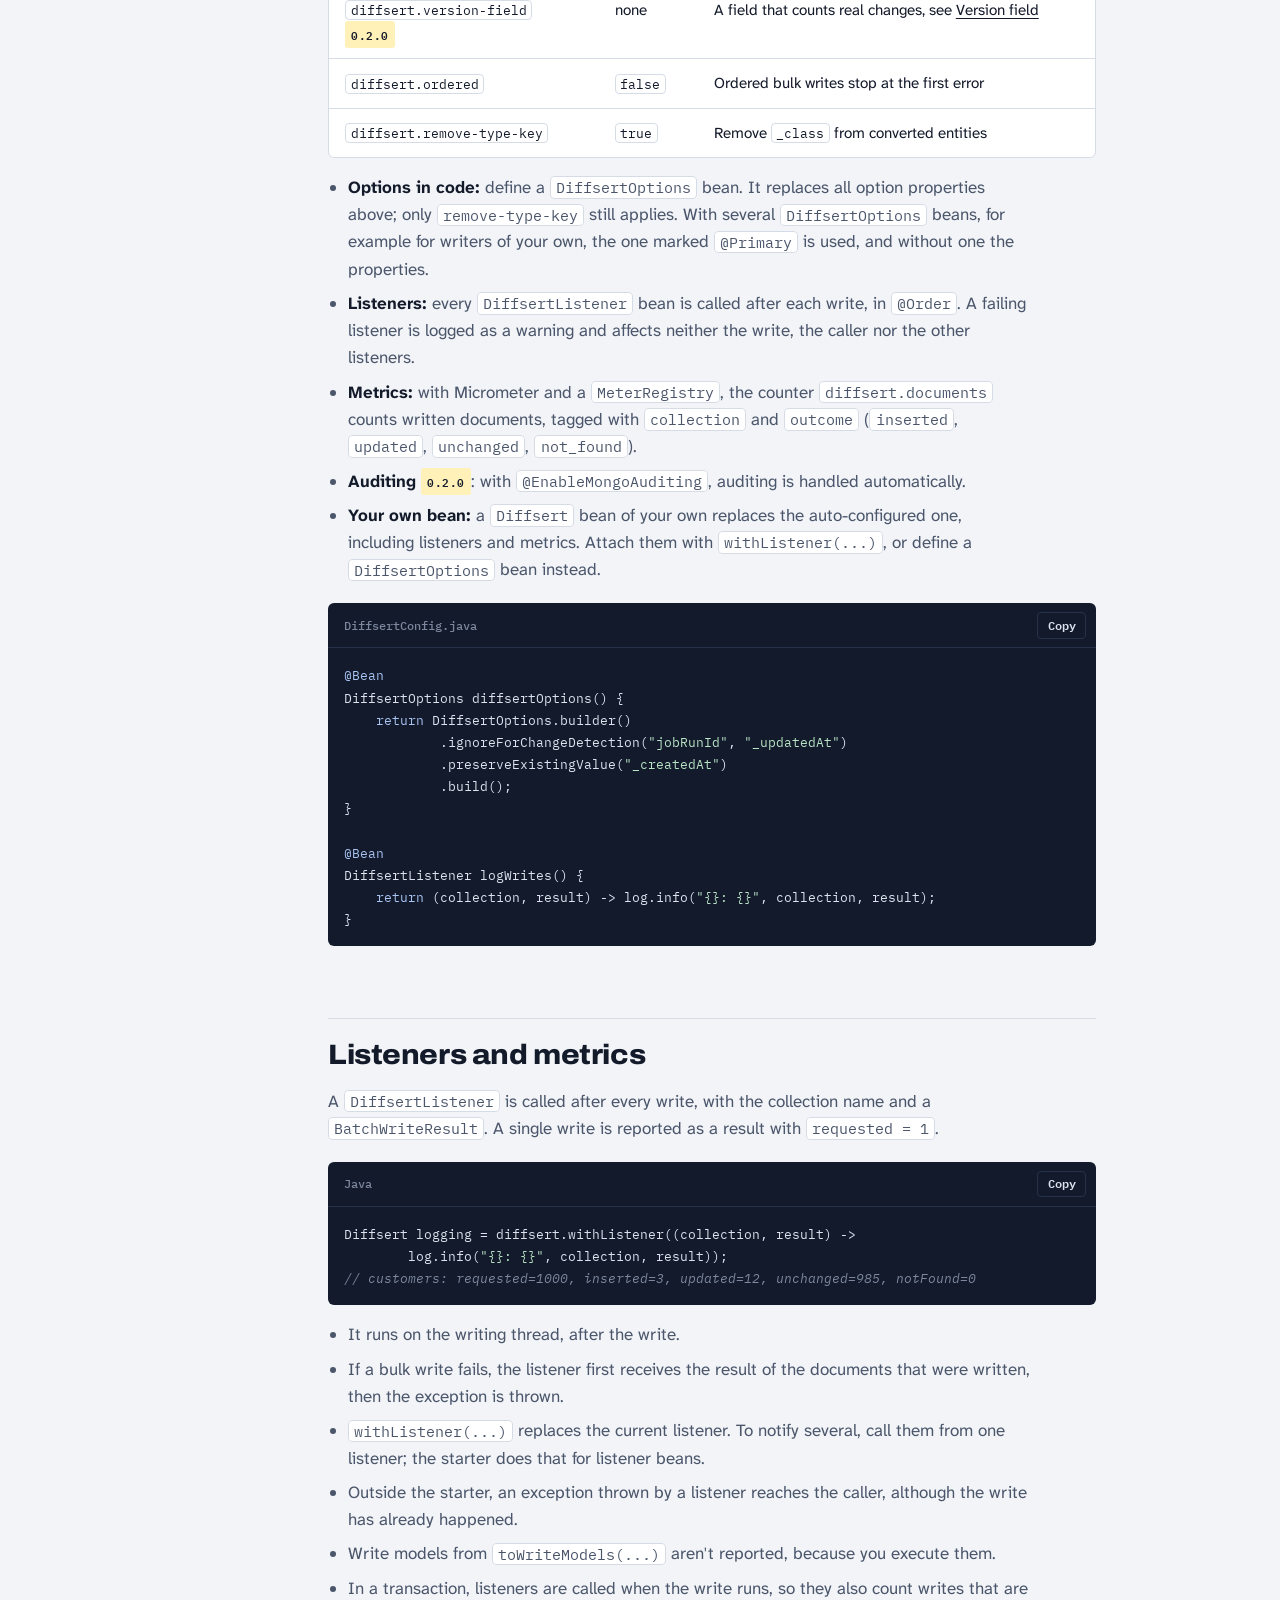
==== commit 566c797e: "Fix review findings in auditing, starter, writes and versions - Auditing with modifyOnCreate = false" ====
--- a/site/guide.html
+++ b/site/guide.html
@@ -354,8 +354,9 @@
 BatchWriteResult result = writer.upsertAll(customers, documents);</code></pre>
     </div>
     <p>
-      The collection is passed with every call, so its codecs and write concern apply as you configured them. If you
-      build the documents yourself, read <a href="#recipe-jackson">Write Documents built with Jackson</a>.
+      The collection is passed with every call, so its codecs and write concern apply as you configured them. The
+      write concern must be acknowledged: with <code>w: 0</code>, a write doesn't tell what it did, so Diffsert rejects
+      it before writing. If you build the documents yourself, read <a href="#recipe-jackson">Write Documents built with Jackson</a>.
     </p>
 
     <!-- ================================================================ writing -->
@@ -546,7 +547,7 @@
       <li>A real change sets it to the stored value + 1. The stored type is kept: an int stays an int, a long a long.</li>
       <li>An insert, or a stored document without a version, gets the initial value: 0, as a long. <code>versionField("version", 1L)</code> starts at 1; an <code>Integer</code> initial value, such as <code>versionField("version", 0)</code>, writes ints.</li>
       <li>A no-op leaves it as it is, including a write where only ignored fields differ.</li>
-      <li>If the stored value isn't a number, a write with a real change fails.</li>
+      <li>If the stored value isn't a number (a date isn't either), a write with a real change fails.</li>
     </ul>
     <div class="table-wrap">
       <table>
@@ -649,7 +650,7 @@
     <ul>
       <li>Diffsert can't know whether a document exists before it writes, so it marks every entity like <code>save()</code> marks a new one: created and modified fields get the current time from your <code>DateTimeProvider</code> and the user from your <code>AuditorAware</code>. Preserving and ignoring then keep the right values on the server.</li>
       <li>Mutable entities get the values set in place. Records and other immutable classes need a wither or a single constructor, as with <code>save()</code>. A second, shorter constructor makes Spring fail with "no setter, wither or copy constructor"; use a static factory such as <code>Order.of(...)</code> instead.</li>
-      <li>With <code>setModifyOnCreation(false)</code> on the handler, Diffsert still fills in the modified fields, because it can't tell an insert from an update.</li>
+      <li>With <code>setModifyOnCreation(false)</code> on the handler, Diffsert still sets the modified fields to the current time, also when the entity already has values in them (for example after loading it), because it can't tell an insert from an update.</li>
       <li>A stored document without a created date, for example from before auditing was enabled, gets the current time with its next write. That write counts as a change once.</li>
       <li>Only top-level properties are supported: an entity with auditing annotations inside an embedded object is rejected.</li>
     </ul>
@@ -662,7 +663,7 @@
 
     <!-- ================================================================ boot -->
     <h2 id="boot">Spring Boot starter</h2>
-    <p>The starter auto-configures a <code>Diffsert</code> bean when the application has a <code>MongoOperations</code> bean, such as Boot's <code>MongoTemplate</code>. Properties:</p>
+    <p>The starter auto-configures a <code>Diffsert</code> bean when the application has a single <code>MongoOperations</code> bean, such as Boot's <code>MongoTemplate</code>, or one marked <code>@Primary</code>. With several and none of them primary, for example one template per database, it backs off: define a <code>Diffsert</code> bean per template yourself. Properties:</p>
     <div class="table-wrap">
       <table>
         <thead><tr><th scope="col">Property</th><th scope="col">Default</th><th scope="col">Meaning</th></tr></thead>
@@ -677,7 +678,7 @@
       </table>
     </div>
     <ul>
-      <li><strong>Options in code:</strong> define a <code>DiffsertOptions</code> bean. It replaces all option properties above; only <code>remove-type-key</code> still applies.</li>
+      <li><strong>Options in code:</strong> define a <code>DiffsertOptions</code> bean. It replaces all option properties above; only <code>remove-type-key</code> still applies. With several <code>DiffsertOptions</code> beans, for example for writers of your own, the one marked <code>@Primary</code> is used, and without one the properties.</li>
       <li><strong>Listeners:</strong> every <code>DiffsertListener</code> bean is called after each write, in <code>@Order</code>. A failing listener is logged as a warning and affects neither the write, the caller nor the other listeners.</li>
       <li><strong>Metrics:</strong> with Micrometer and a <code>MeterRegistry</code>, the counter <code>diffsert.documents</code> counts written documents, tagged with <code>collection</code> and <code>outcome</code> (<code>inserted</code>, <code>updated</code>, <code>unchanged</code>, <code>not_found</code>).</li>
       <li><strong>Auditing</strong> <span class="since" title="Added in 0.2.0">0.2.0</span>: with <code>@EnableMongoAuditing</code>, auditing is handled automatically.</li>
@@ -836,6 +837,7 @@
         <thead><tr><th scope="col">Message starts with</th><th scope="col">Cause</th></tr></thead>
         <tbody>
           <tr><td><code>entity has no id</code>, <code>document has no _id</code></td><td>The id is missing or <code>null</code>.</td></tr>
+          <tr><td><code>collection … has an unacknowledged write concern</code></td><td>The collection uses <code>w: 0</code>, which doesn't tell what a write did.</td></tr>
           <tr><td><code>ignoredFields: only top-level field names other than _id are supported</code></td><td>The same for <code>preservedFields</code> and <code>versionField</code>: a dotted name, <code>_id</code>, a name starting with <code>$</code>, or a blank one.</td></tr>
           <tr><td><code>versionField '…' must not be an ignored or preserved field as well</code></td><td>One field configured twice.</td></tr>
           <tr><td><code>auditing field '…' of … is nested</code></td><td>An auditing annotation inside an embedded object. <span class="since">0.2.0</span></td></tr>
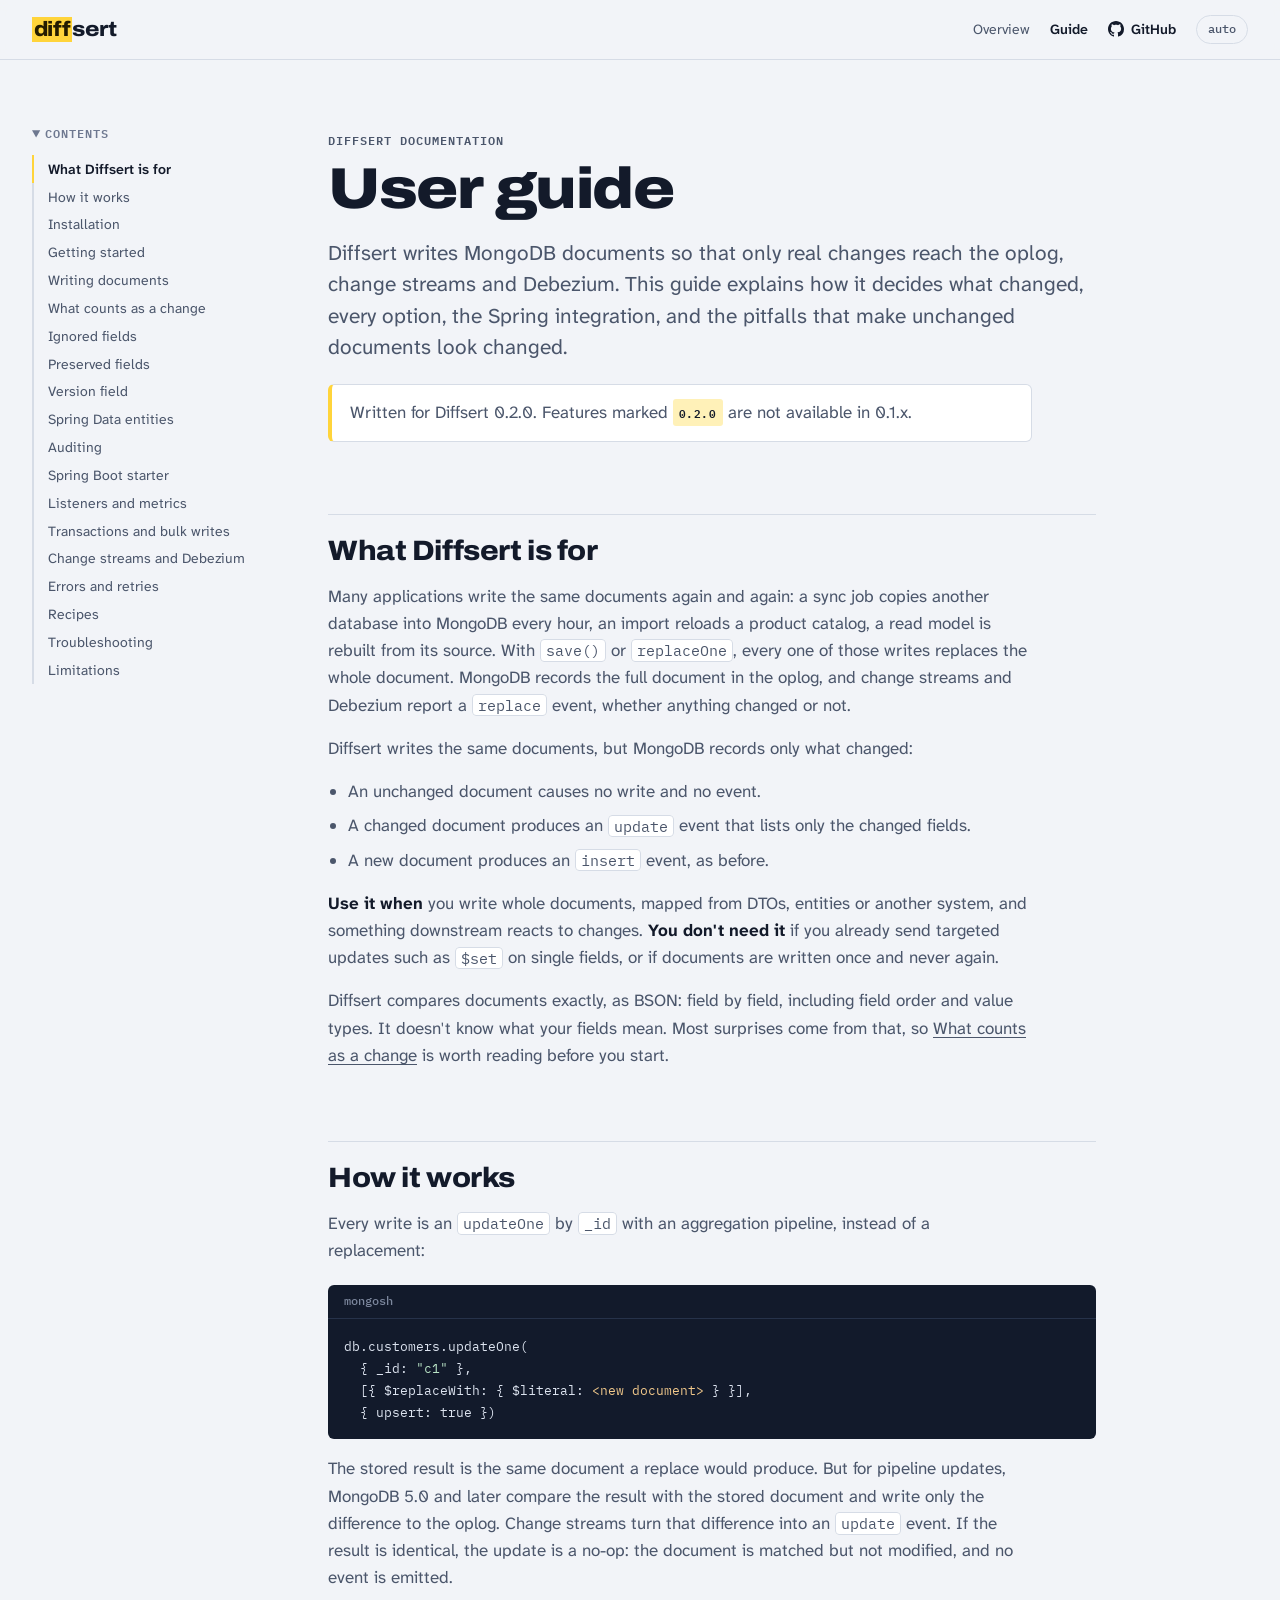
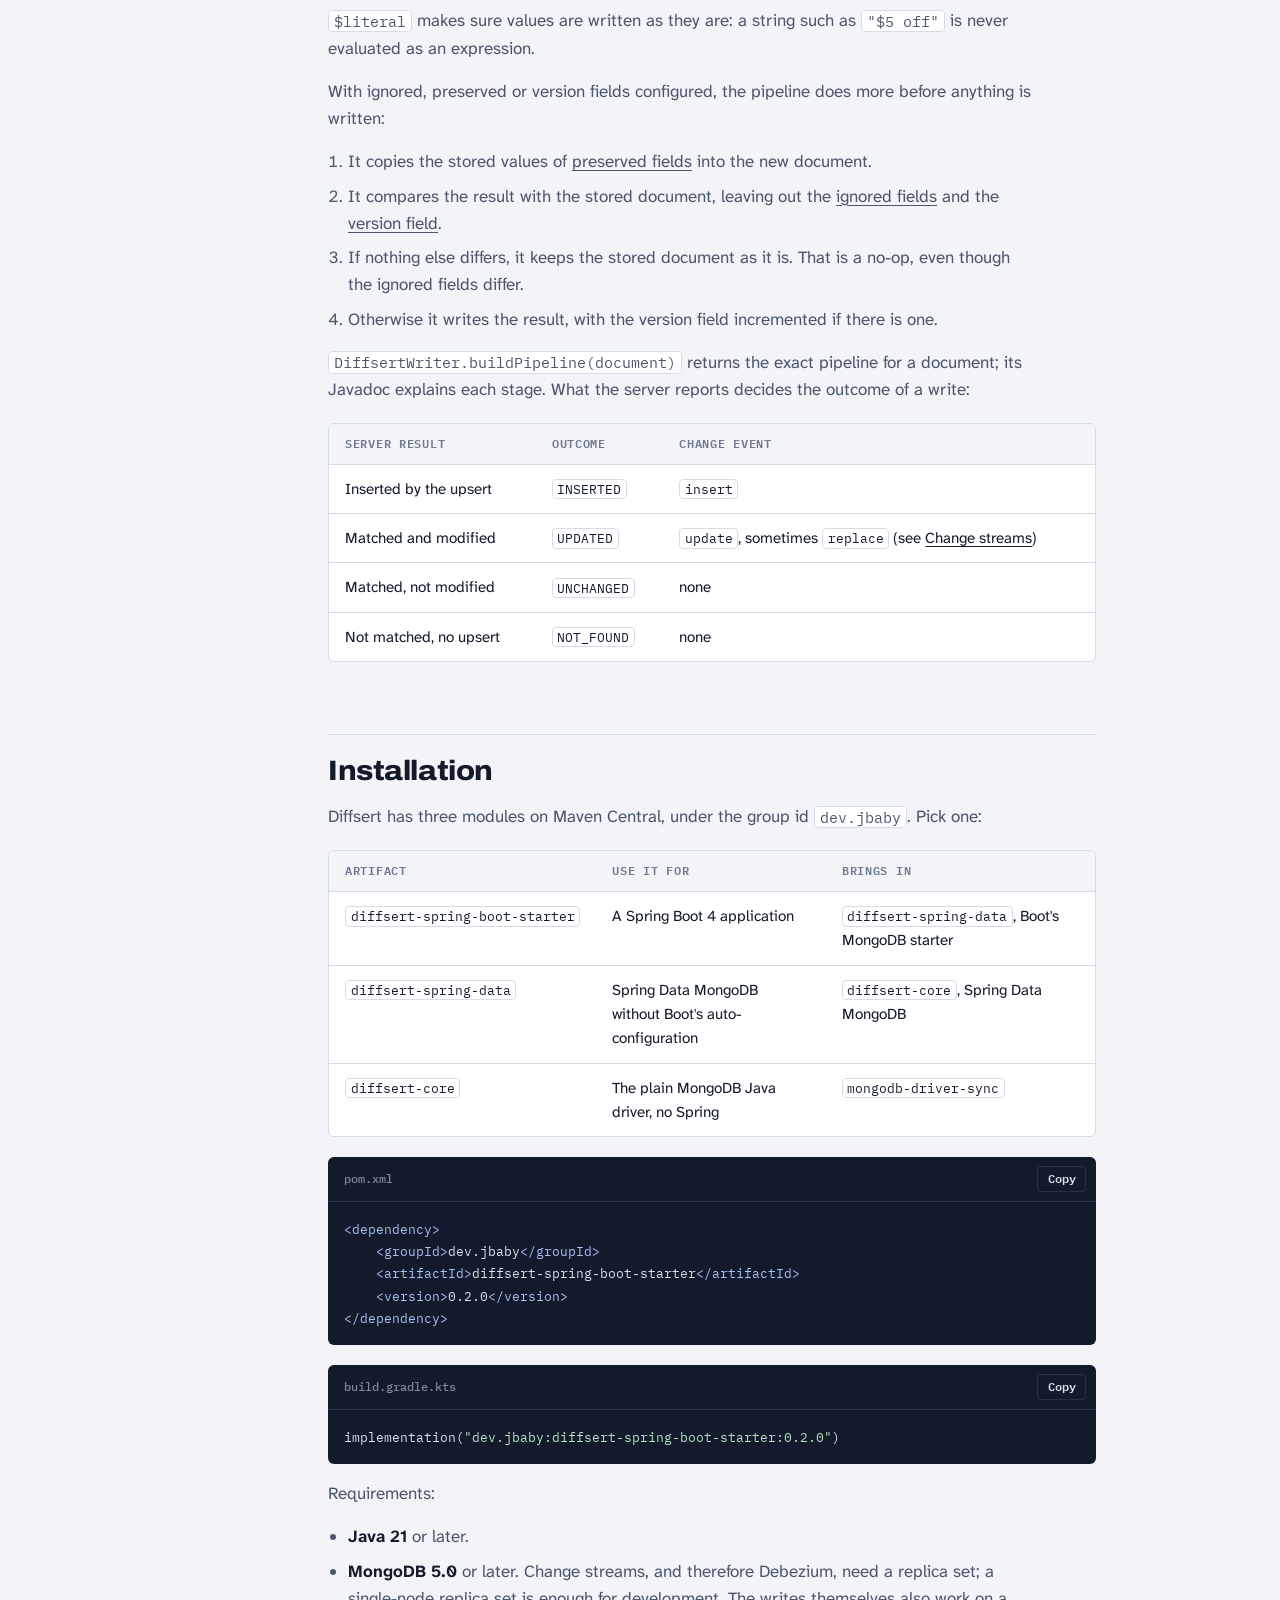
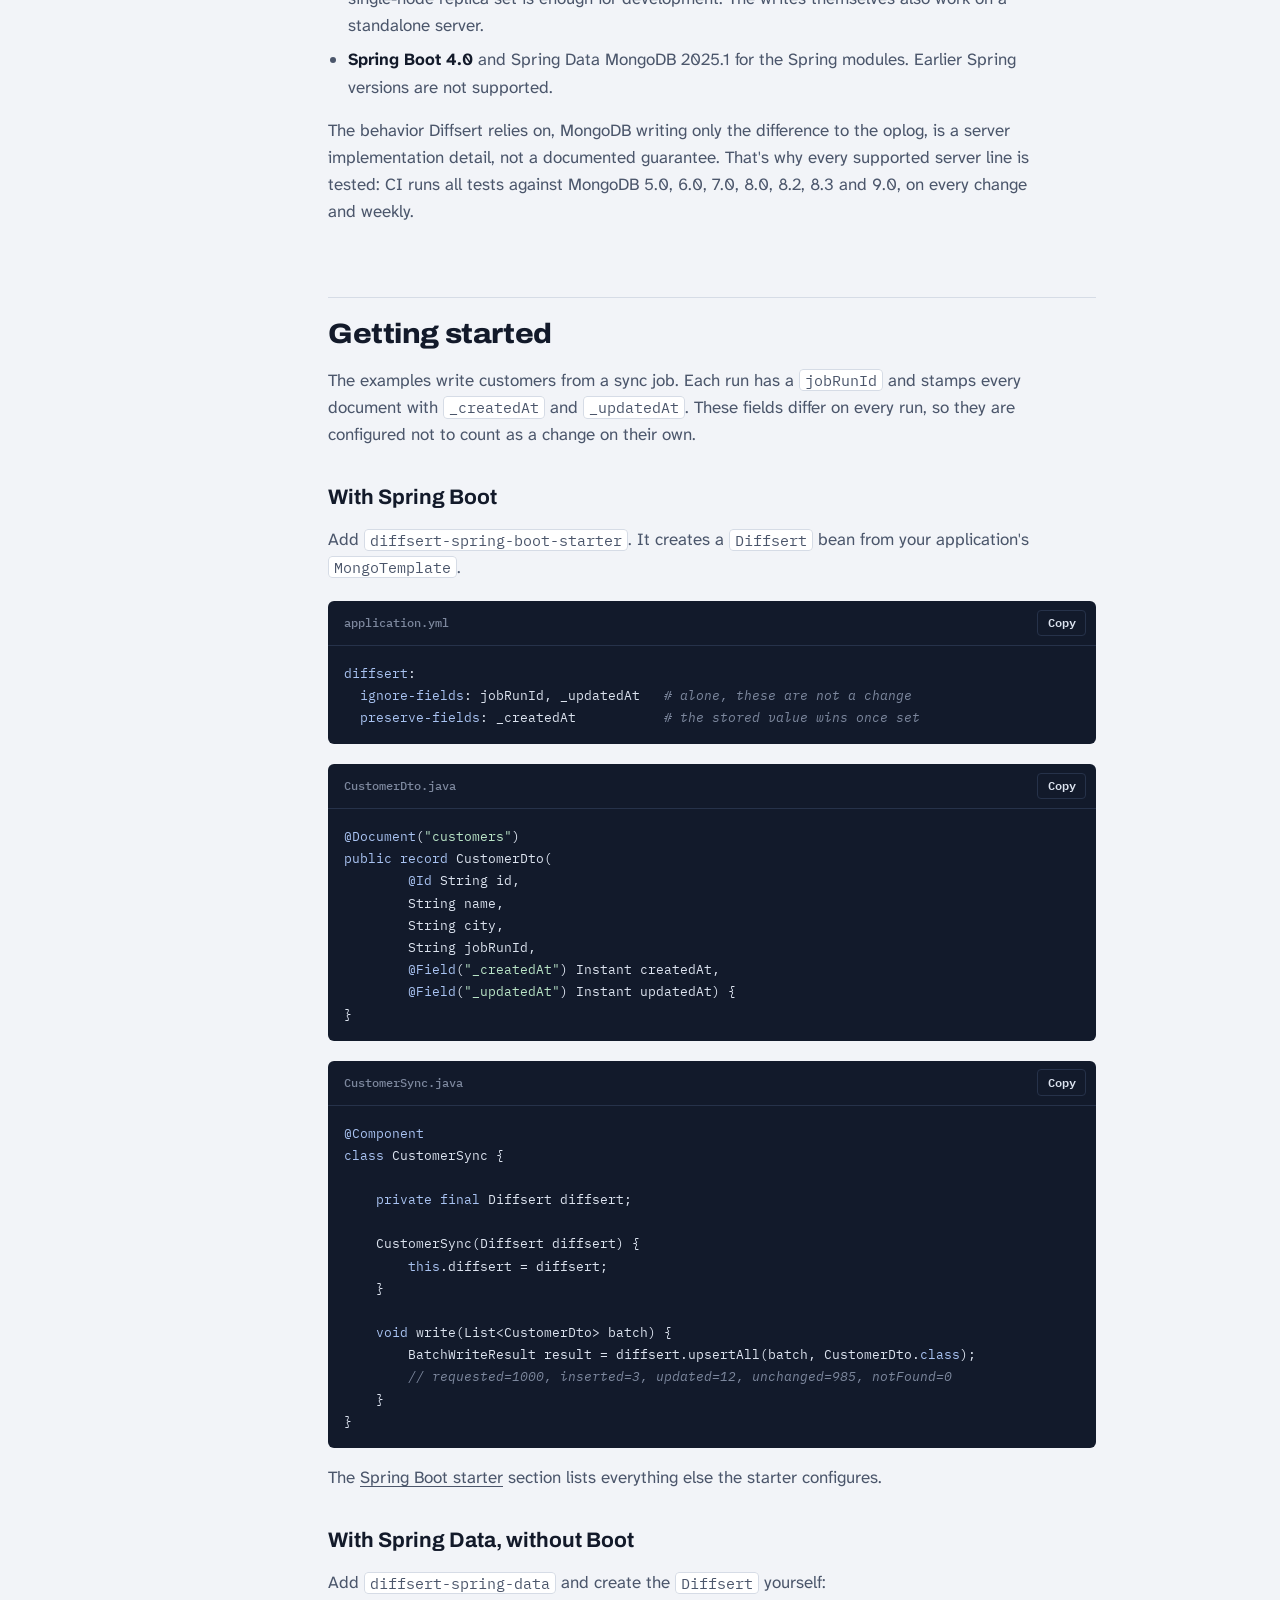
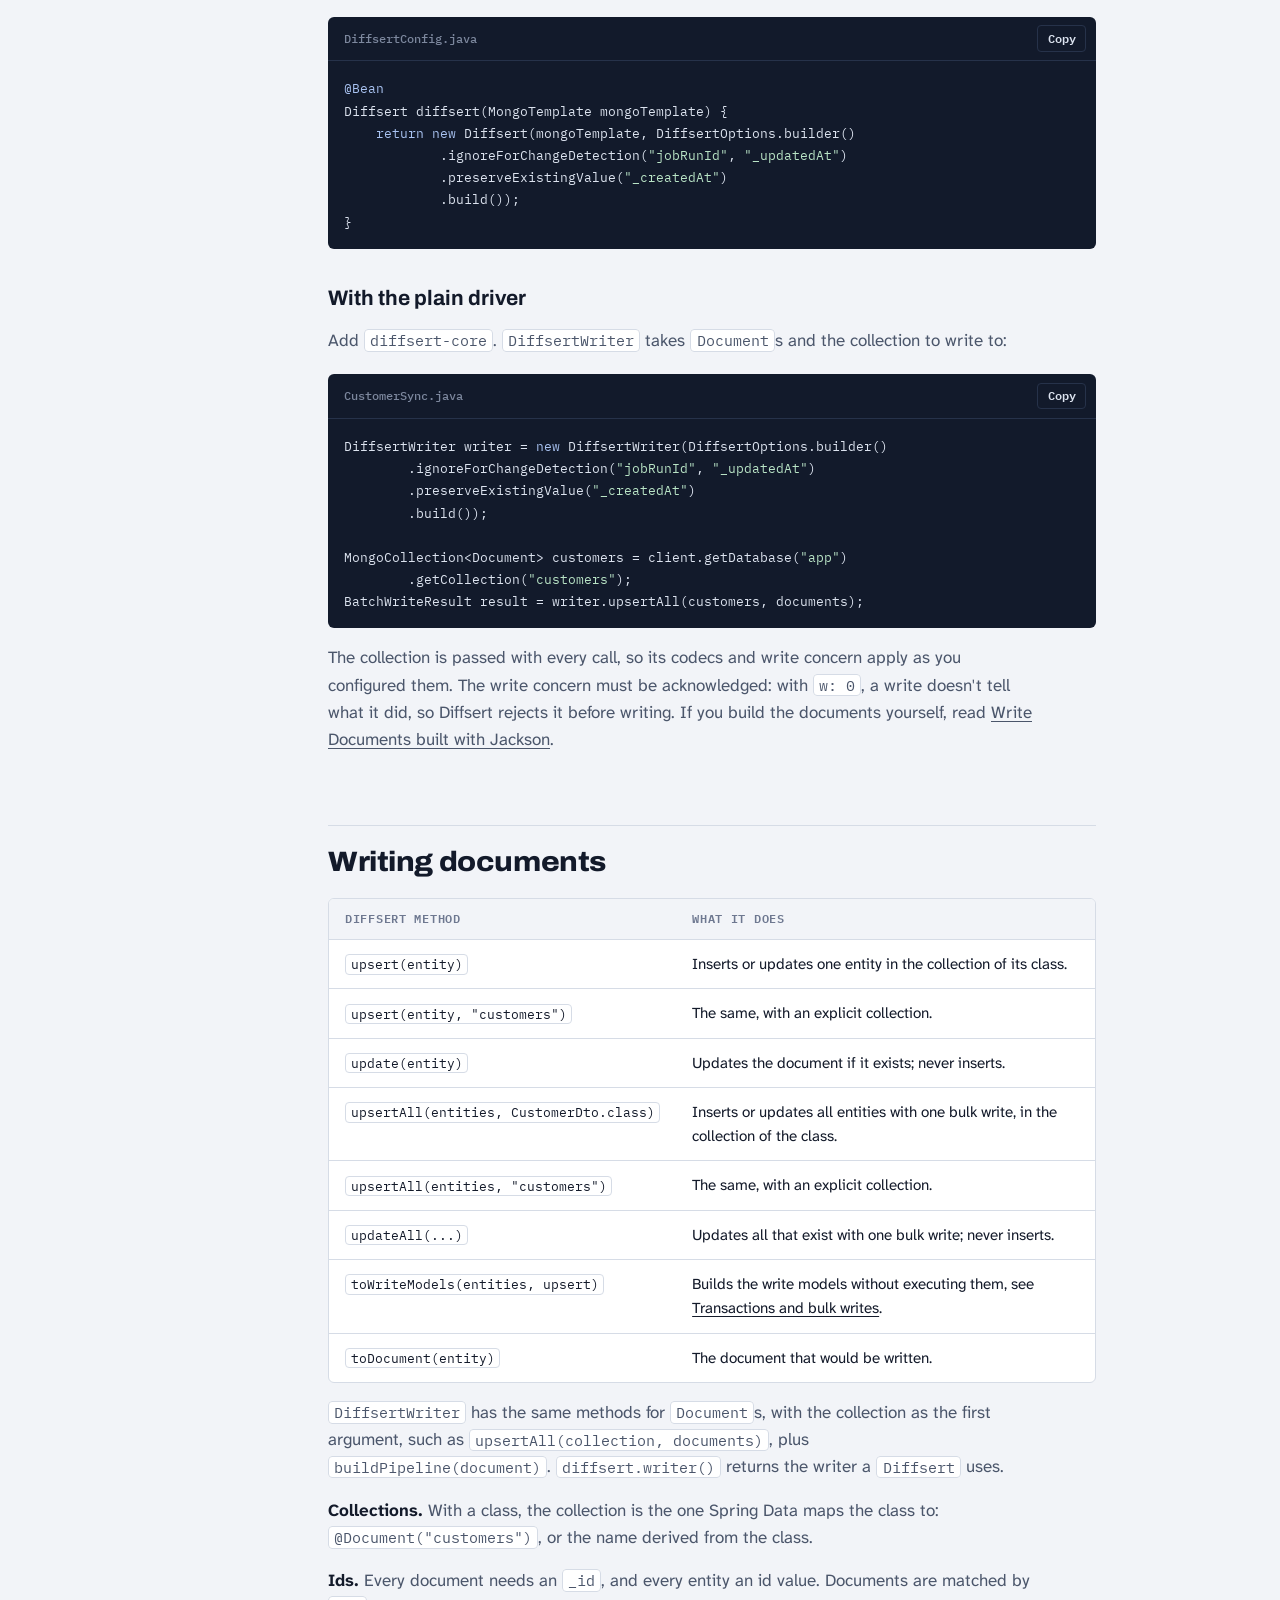
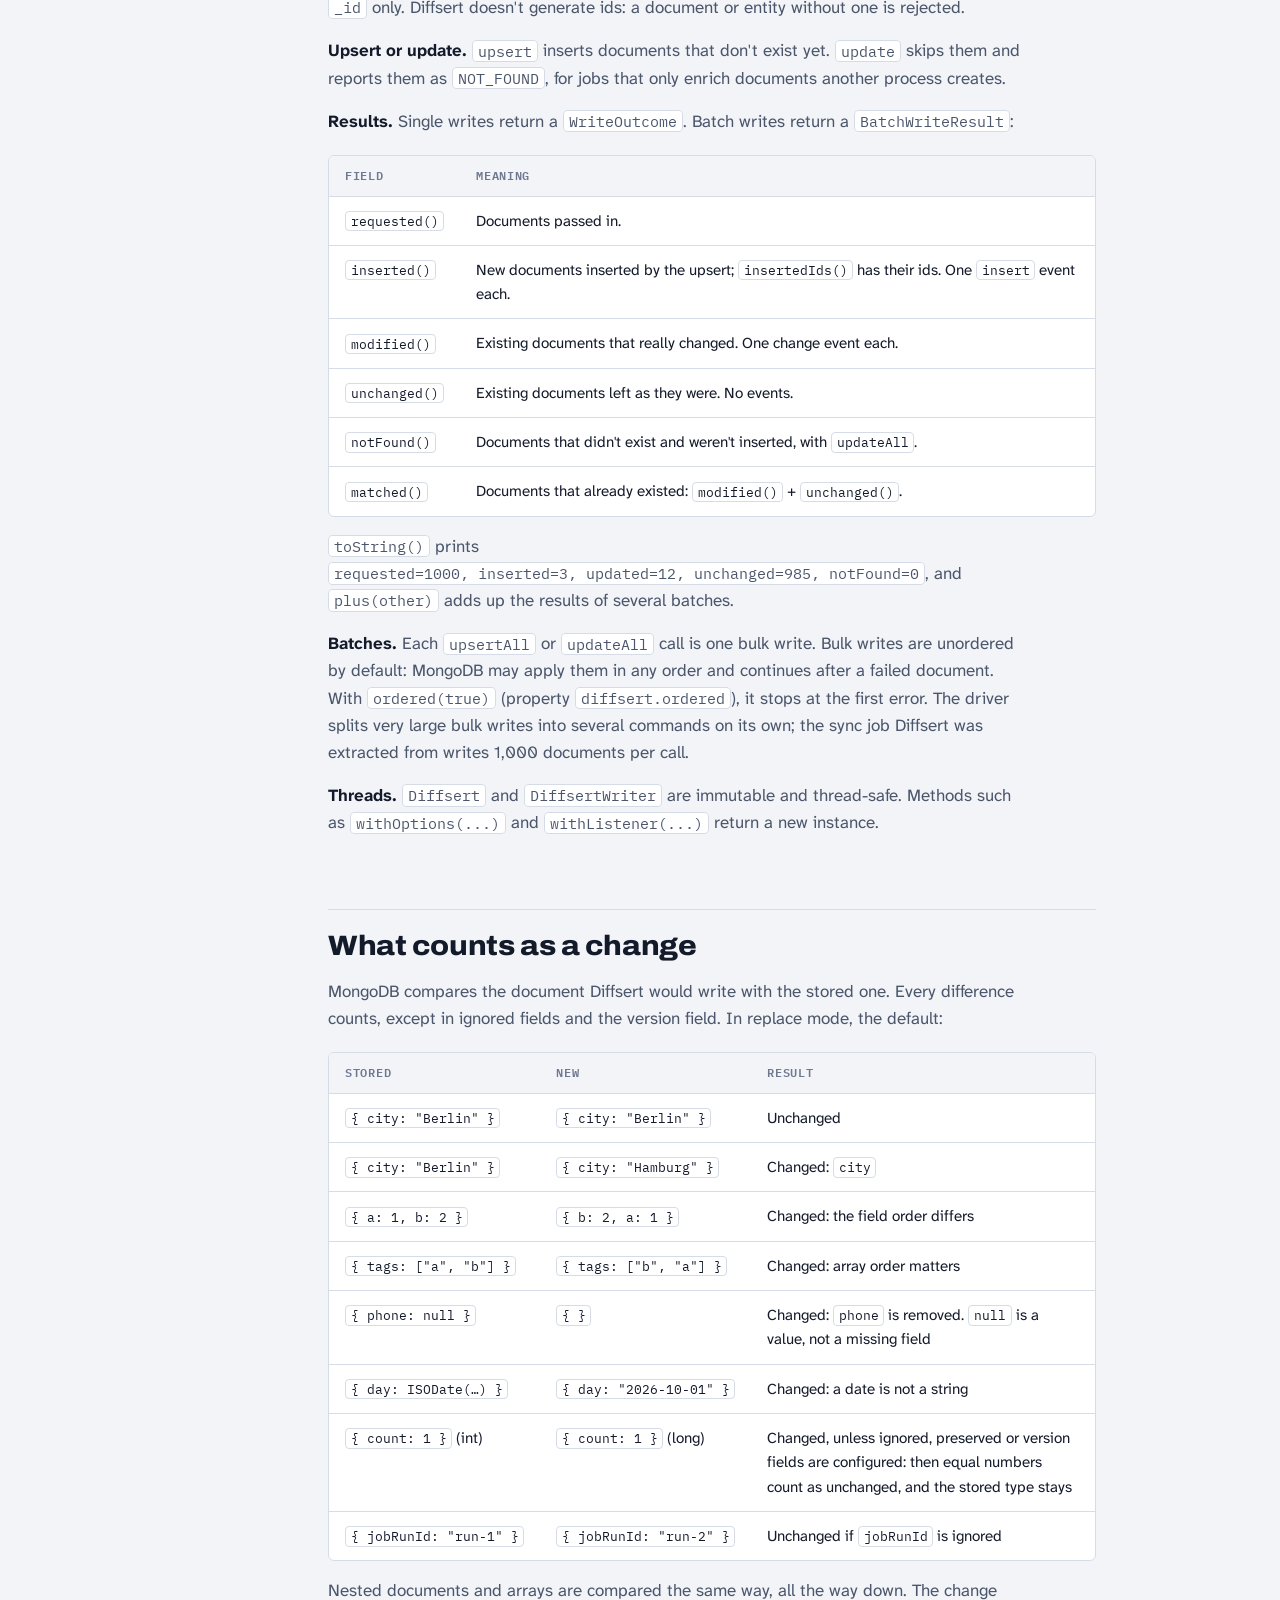
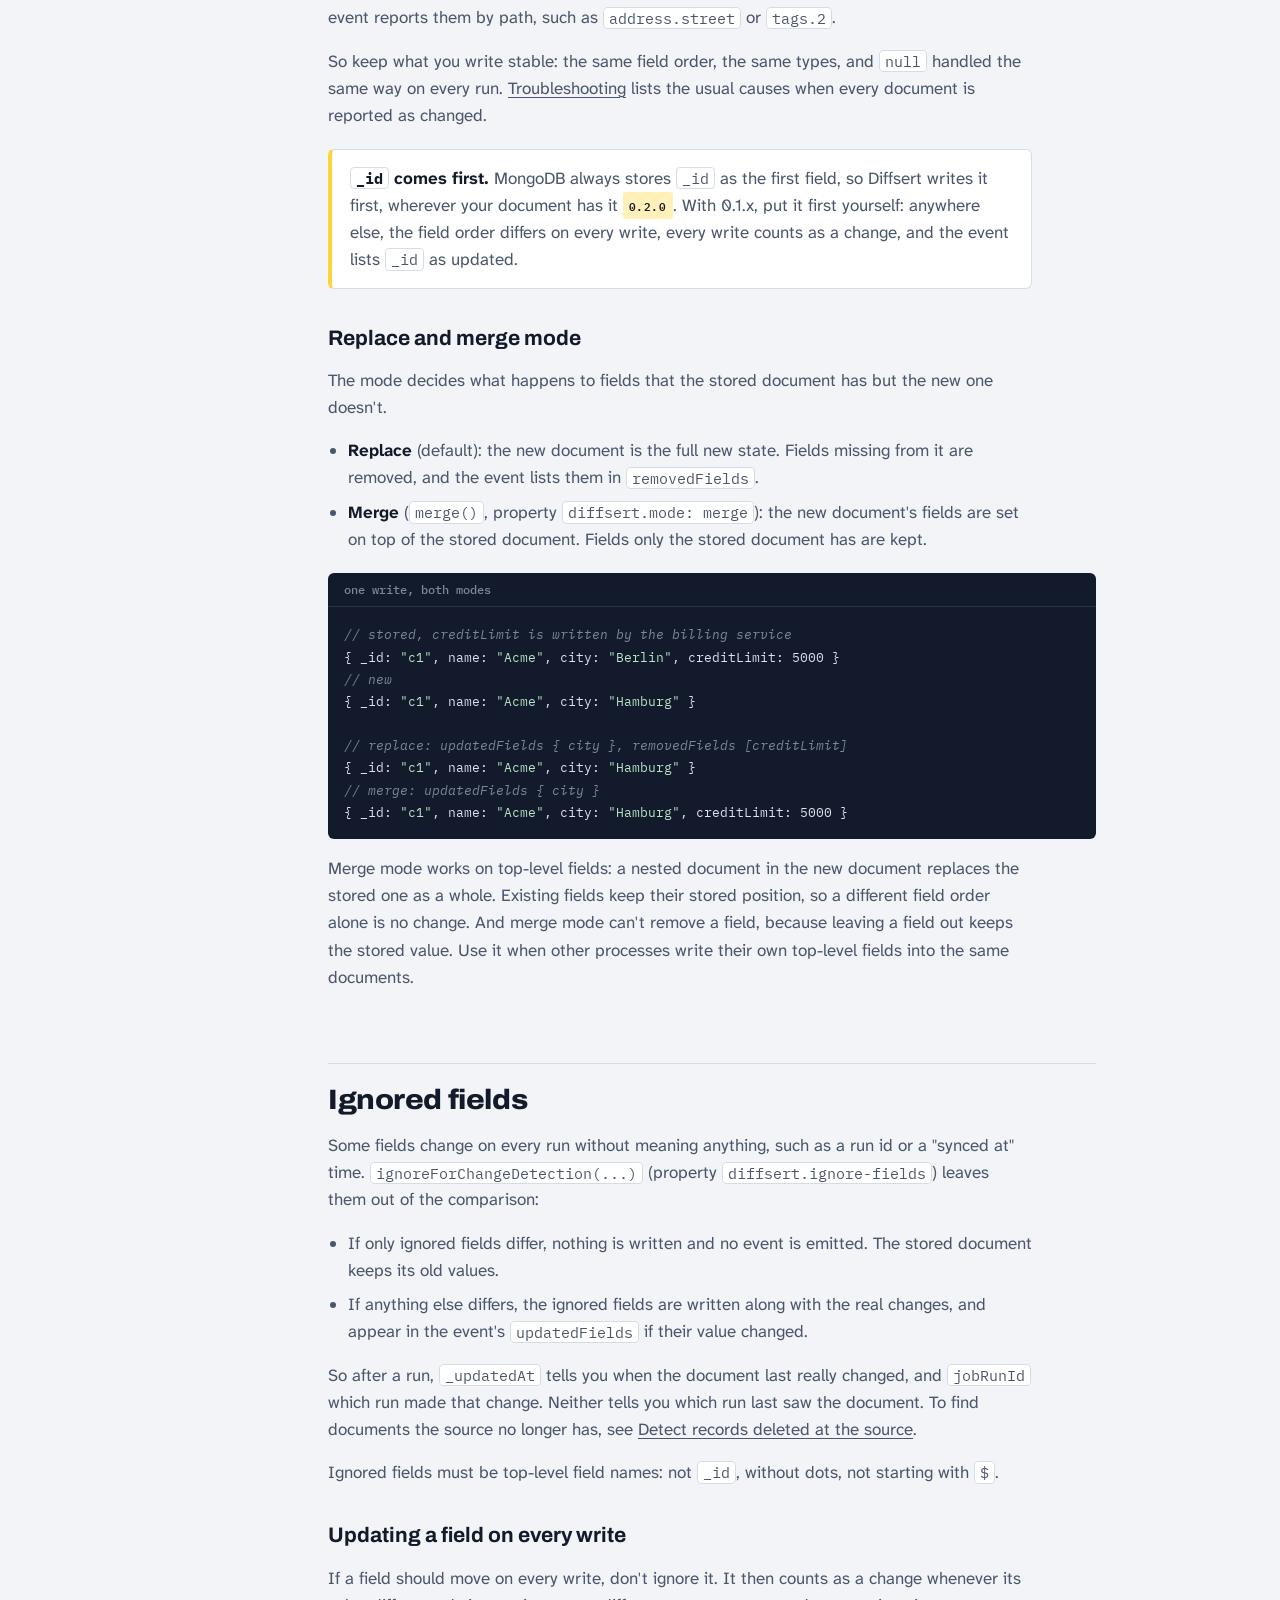
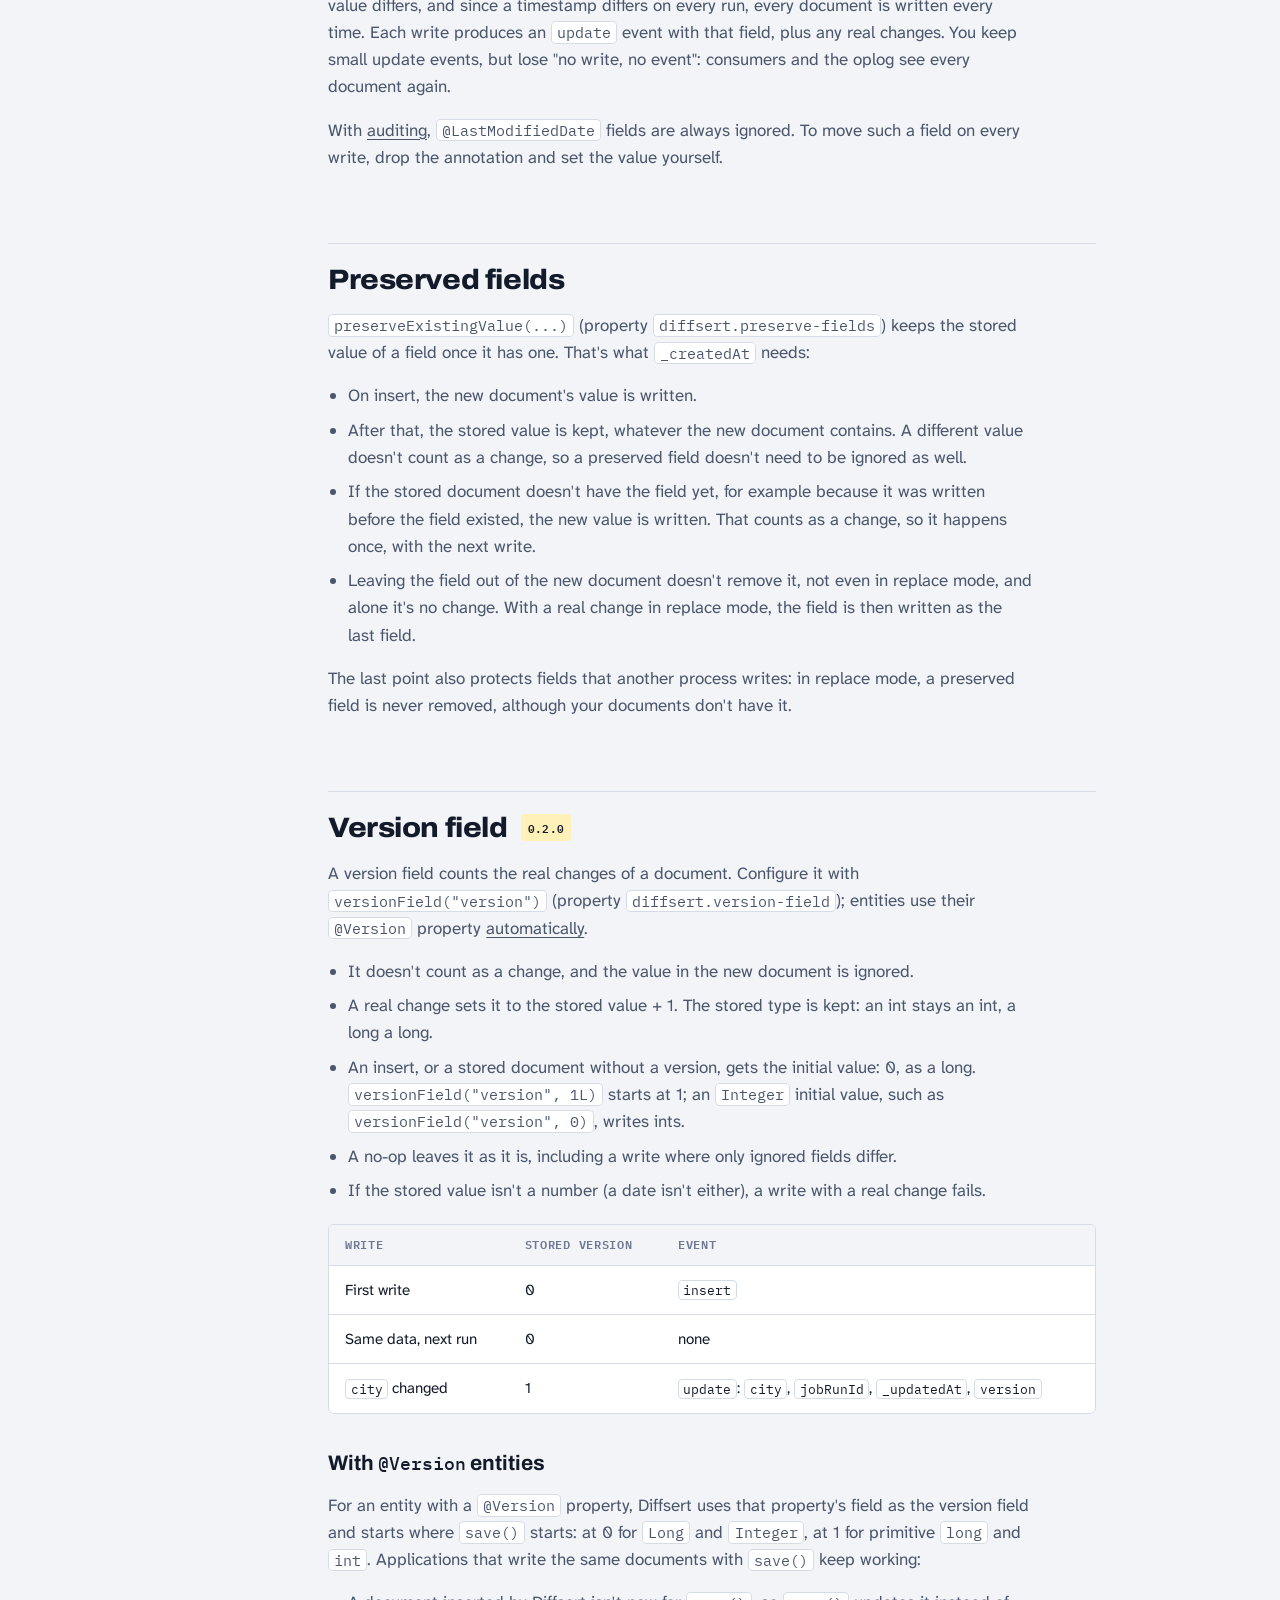
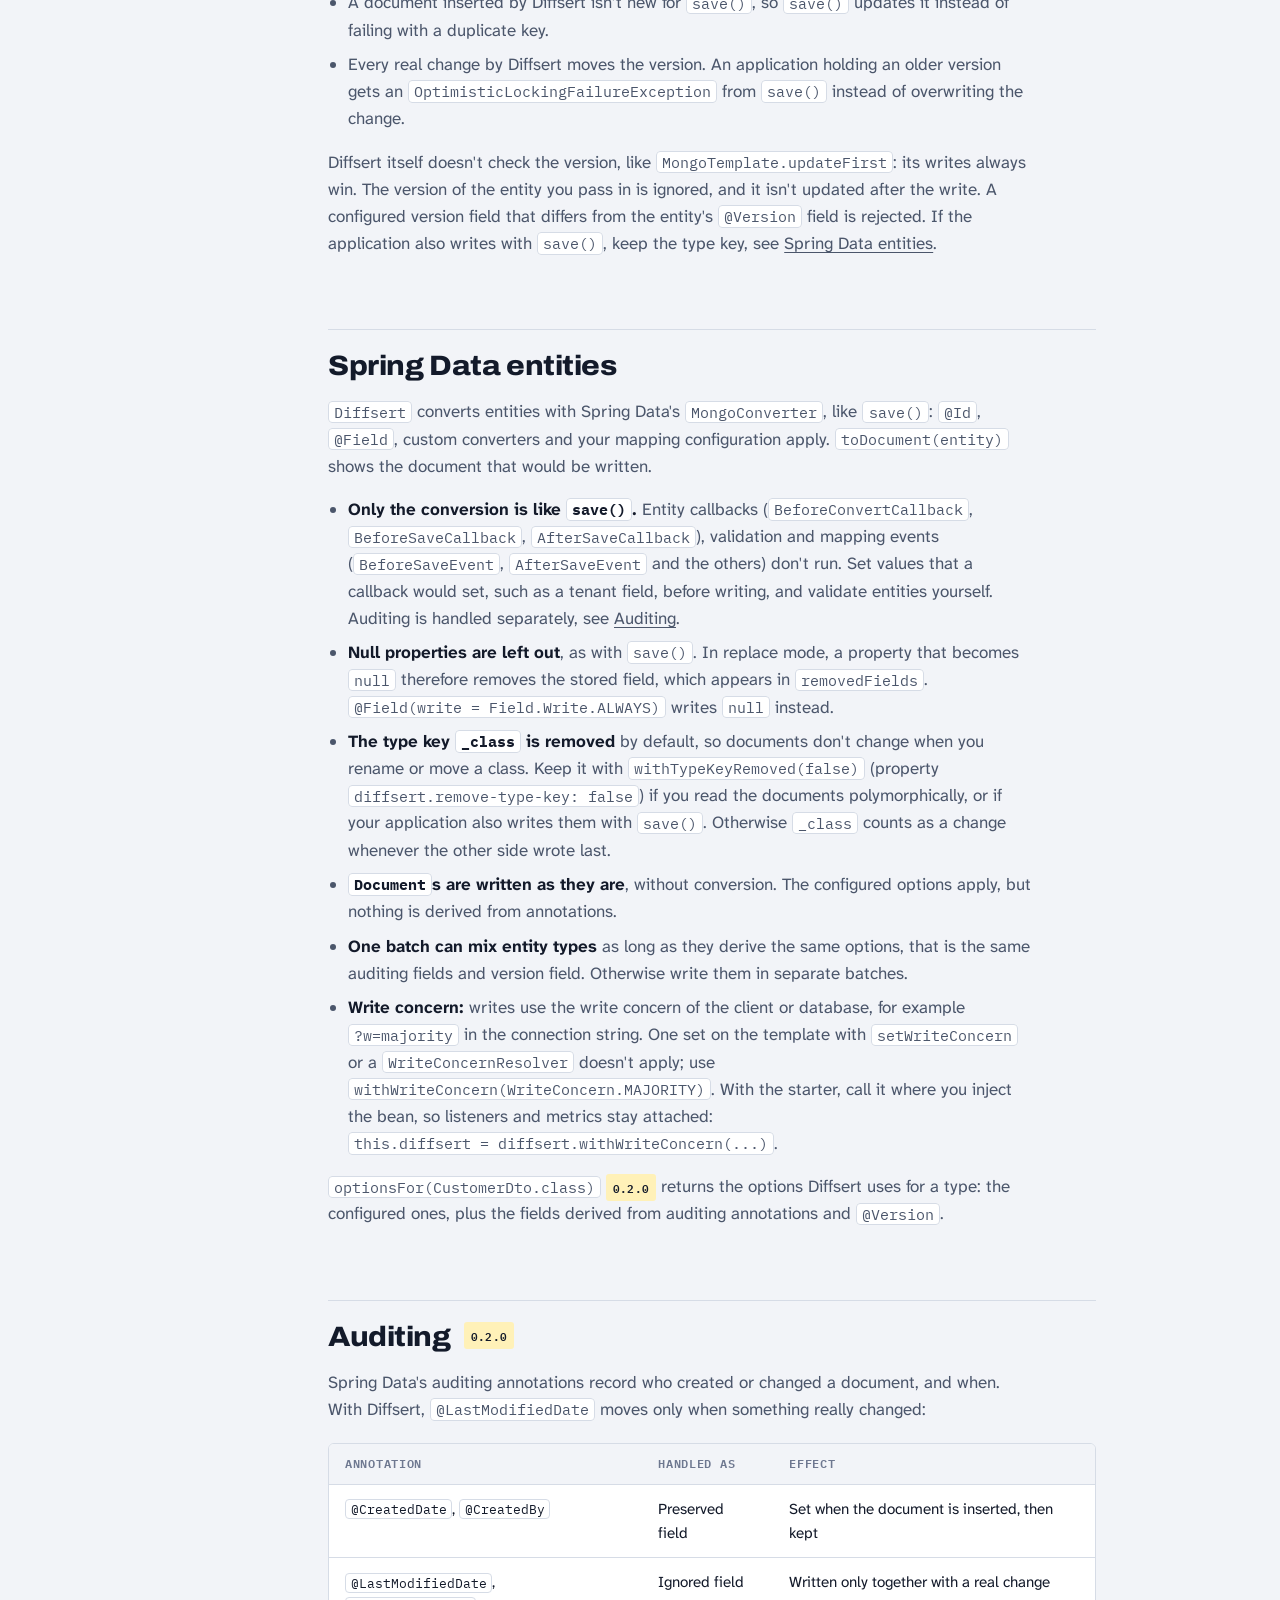
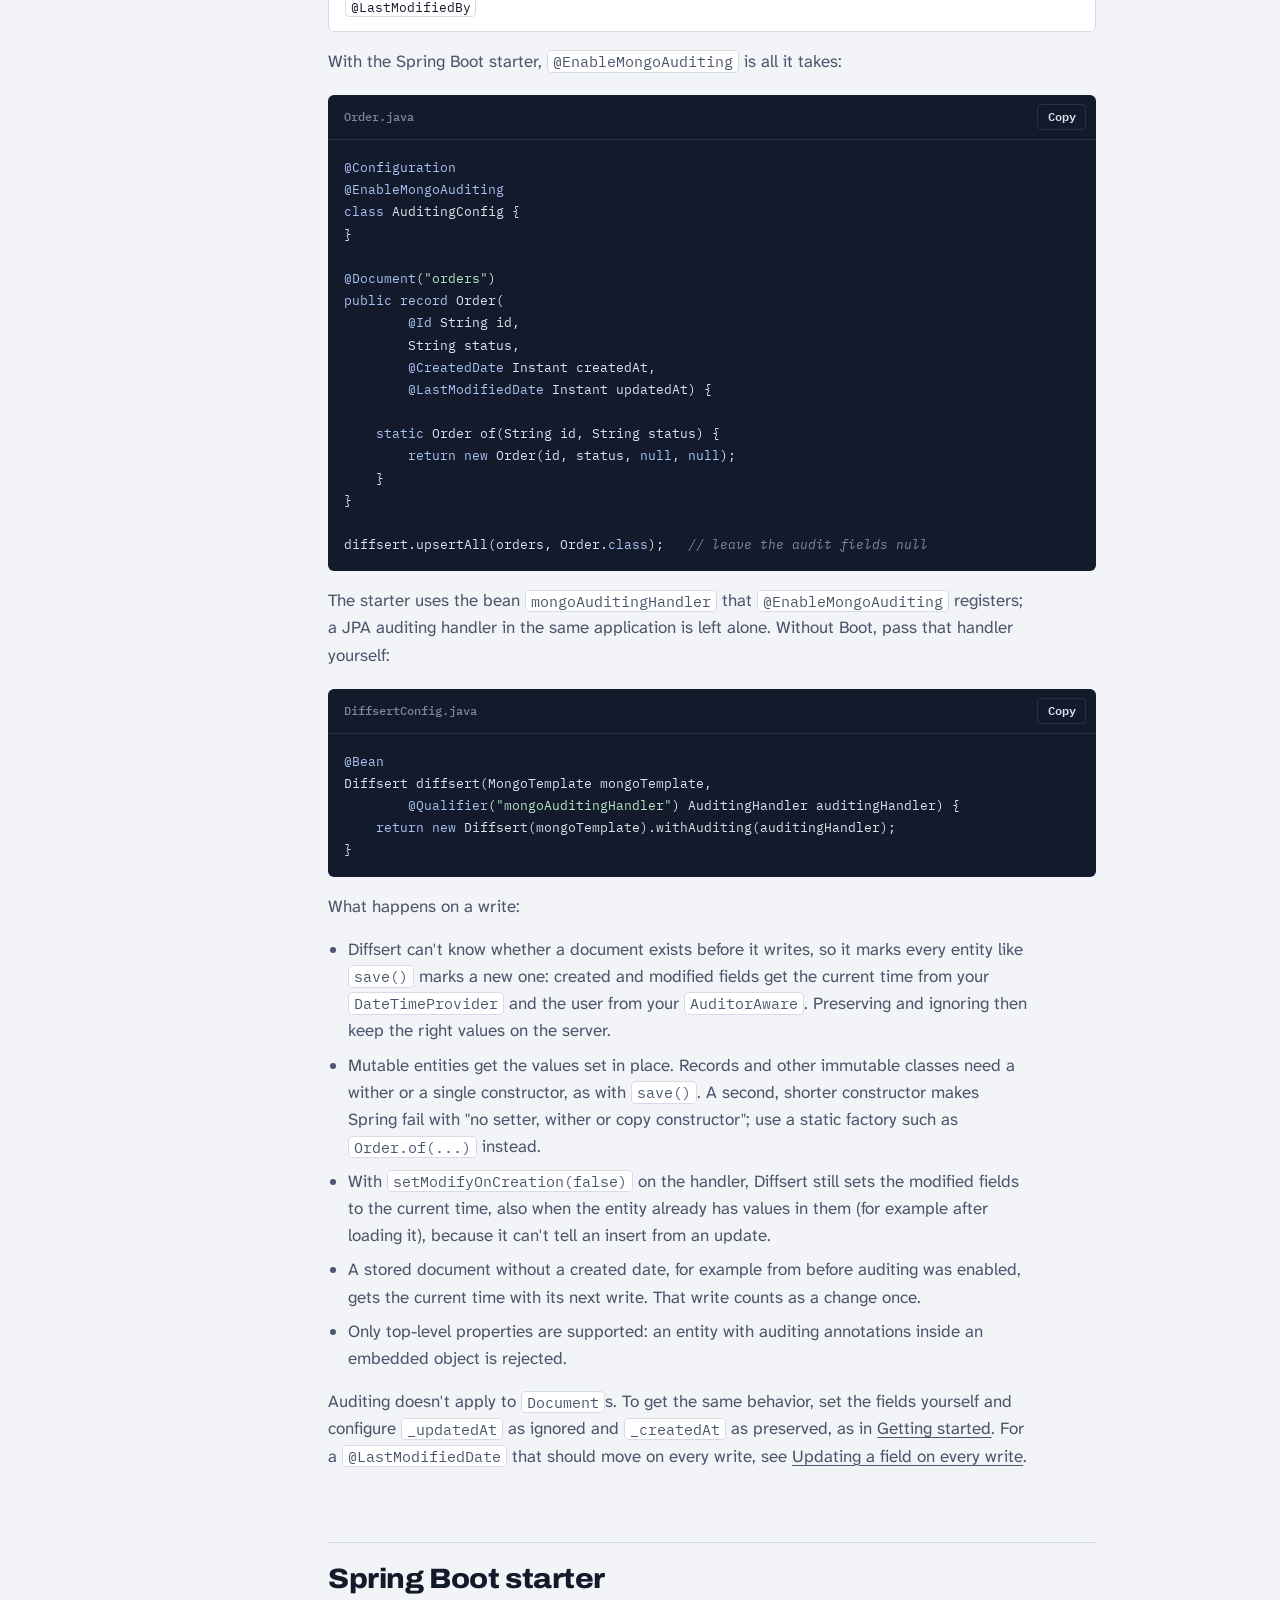
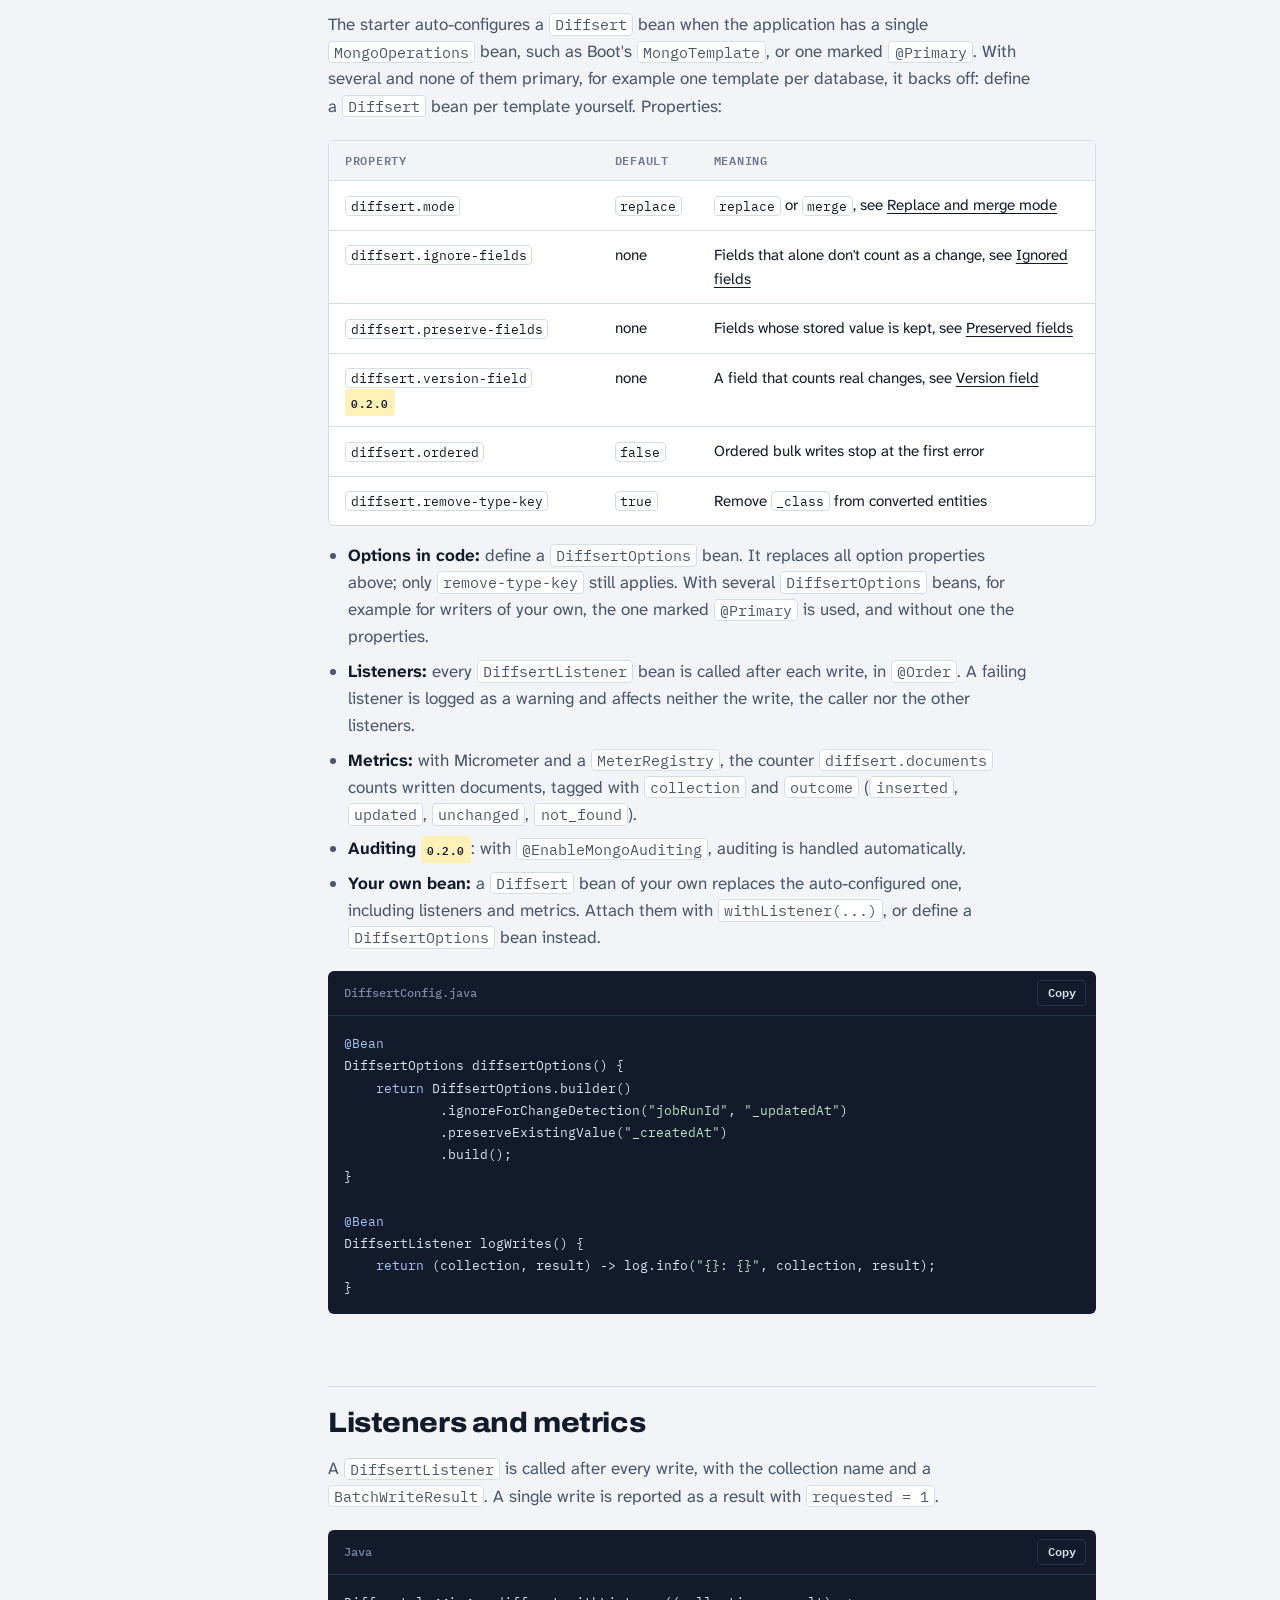
==== commit faa4a385: "Ignore preserved field position, add withWriteConcern, document limits - A preserved field the store" ====
--- a/site/guide.html
+++ b/site/guide.html
@@ -528,7 +528,7 @@
       <li>On insert, the new document's value is written.</li>
       <li>After that, the stored value is kept, whatever the new document contains. A different value doesn't count as a change, so a preserved field doesn't need to be ignored as well.</li>
       <li>If the stored document doesn't have the field yet, for example because it was written before the field existed, the new value is written. That counts as a change, so it happens once, with the next write.</li>
-      <li>Leaving the field out of the new document doesn't remove it, not even in replace mode.</li>
+      <li>Leaving the field out of the new document doesn't remove it, not even in replace mode, and alone it's no change. With a real change in replace mode, the field is then written as the last field.</li>
     </ul>
     <p>
       The last point also protects fields that another process writes: in replace mode, a preserved field is never
@@ -586,10 +586,12 @@
       <code>toDocument(entity)</code> shows the document that would be written.
     </p>
     <ul>
+      <li><strong>Only the conversion is like <code>save()</code>.</strong> Entity callbacks (<code>BeforeConvertCallback</code>, <code>BeforeSaveCallback</code>, <code>AfterSaveCallback</code>), validation and mapping events (<code>BeforeSaveEvent</code>, <code>AfterSaveEvent</code> and the others) don't run. Set values that a callback would set, such as a tenant field, before writing, and validate entities yourself. Auditing is handled separately, see <a href="#auditing">Auditing</a>.</li>
       <li><strong>Null properties are left out</strong>, as with <code>save()</code>. In replace mode, a property that becomes <code>null</code> therefore removes the stored field, which appears in <code>removedFields</code>. <code>@Field(write = Field.Write.ALWAYS)</code> writes <code>null</code> instead.</li>
       <li><strong>The type key <code>_class</code> is removed</strong> by default, so documents don't change when you rename or move a class. Keep it with <code>withTypeKeyRemoved(false)</code> (property <code>diffsert.remove-type-key: false</code>) if you read the documents polymorphically, or if your application also writes them with <code>save()</code>. Otherwise <code>_class</code> counts as a change whenever the other side wrote last.</li>
       <li><strong><code>Document</code>s are written as they are</strong>, without conversion. The configured options apply, but nothing is derived from annotations.</li>
       <li><strong>One batch can mix entity types</strong> as long as they derive the same options, that is the same auditing fields and version field. Otherwise write them in separate batches.</li>
+      <li><strong>Write concern:</strong> writes use the write concern of the client or database, for example <code>?w=majority</code> in the connection string. One set on the template with <code>setWriteConcern</code> or a <code>WriteConcernResolver</code> doesn't apply; use <code>withWriteConcern(WriteConcern.MAJORITY)</code>. With the starter, call it where you inject the bean, so listeners and metrics stay attached: <code>this.diffsert = diffsert.withWriteConcern(...)</code>.</li>
     </ul>
     <p>
       <code>optionsFor(CustomerDto.class)</code> <span class="since" title="Added in 0.2.0">0.2.0</span> returns the
@@ -714,7 +716,7 @@
     </div>
     <ul>
       <li>It runs on the writing thread, after the write.</li>
-      <li>If a bulk write fails, the listener first receives the result of the documents that were written, then the exception is thrown.</li>
+      <li>If a bulk write fails, the listener first receives the result of the documents that were written, then the exception is thrown. A single write that fails isn't reported, not even after a write concern error, see <a href="#errors-failed">Failed writes</a>.</li>
       <li><code>withListener(...)</code> replaces the current listener. To notify several, call them from one listener; the starter does that for listener beans.</li>
       <li>Outside the starter, an exception thrown by a listener reaches the caller, although the write has already happened.</li>
       <li>Write models from <code>toWriteModels(...)</code> aren't reported, because you execute them.</li>
@@ -852,6 +854,7 @@
       <li>A single write throws a <code>MongoWriteException</code>, for example for a duplicate key in a unique index.</li>
       <li>A batch throws a <code>MongoBulkWriteException</code>. <code>getWriteErrors()</code> lists each failed document with its index in the batch. Unordered batches, the default, still write all other documents; ordered ones stop at the first error.</li>
       <li>Documents written before or besides the failed ones are reported to listeners and metrics before the exception is thrown.</li>
+      <li>A write concern error, for example a <code>w: majority</code> timeout, means the write was applied on the primary but not confirmed as required. In a batch, these writes are reported. A single write throws a <code>MongoWriteConcernException</code> without reporting it: the driver doesn't say whether the document was changed.</li>
     </ul>
     <h3 id="retries">Retries are safe</h3>
     <p>
@@ -911,6 +914,7 @@
       <li><strong>Expect one round of updates.</strong> The first run updates every document whose stored form differs from what Diffsert writes, typically because <code>_class</code> is removed, and emits one event for each. After that, only real changes produce events. Run it once before consumers rely on the new behavior, or keep the type key.</li>
       <li><strong>Update consumers.</strong> Events change from <code>replace</code> with the full document to <code>update</code> with <code>updateDescription</code>. Check consumers that read the full document, and Debezium setups, see <a href="#debezium">With Debezium</a>.</li>
       <li><strong>Ids:</strong> <code>save()</code> generates missing ids, Diffsert requires them.</li>
+      <li><strong>Callbacks and events:</strong> entity callbacks, validation and save events don't run, see <a href="#entities">Spring Data entities</a>.</li>
       <li><strong>Versioned entities:</strong> see <a href="#versions-entities">With <code>@Version</code> entities</a>.</li>
     </ul>
 
@@ -969,6 +973,7 @@
       <li>The field is preserved: the stored value wins.</li>
       <li>Merge mode: fields left out of the new document are kept.</li>
       <li>Only a numeric type changed, such as <code>1</code> to <code>1L</code>, while ignored, preserved or version fields are configured. Equal numbers then count as unchanged.</li>
+      <li>The collection has a case- or accent-insensitive default collation, and only the case or accents changed, such as <code>Acme</code> to <code>ACME</code>, while ignored, preserved or version fields are configured. The comparison uses the collation, see <a href="#limits">Limitations</a>.</li>
       <li><code>update</code> and <code>updateAll</code> don't insert; look for <code>NOT_FOUND</code>.</li>
     </ul>
     <h3 id="ts-replace">Replace events still appear</h3>
@@ -985,6 +990,7 @@
     <ul>
       <li>Ignored, preserved and version fields are top-level fields; nested ones such as <code>meta.updatedAt</code> aren't supported.</li>
       <li>Documents are matched by <code>_id</code> only.</li>
+      <li>Collections with a non-simple default collation: with ignored, preserved or version fields, the comparison uses the collation, so a change that it treats as equal, such as <code>Acme</code> to <code>ACME</code> with a case-insensitive one, isn't written. Without these options, it is. String ids that differ only in case match the same document, as with any query, and the write fails because <code>_id</code> can't change.</li>
       <li>Sharded collections aren't tested. MongoDB requires the full shard key in the filter of an upsert, so upserts by <code>_id</code> work only where <code>_id</code> is the shard key.</li>
       <li>Synchronous driver only; there is no reactive API.</li>
       <li>Spring Boot 4 and Spring Data MongoDB 2025.1; older Spring versions aren't supported.</li>
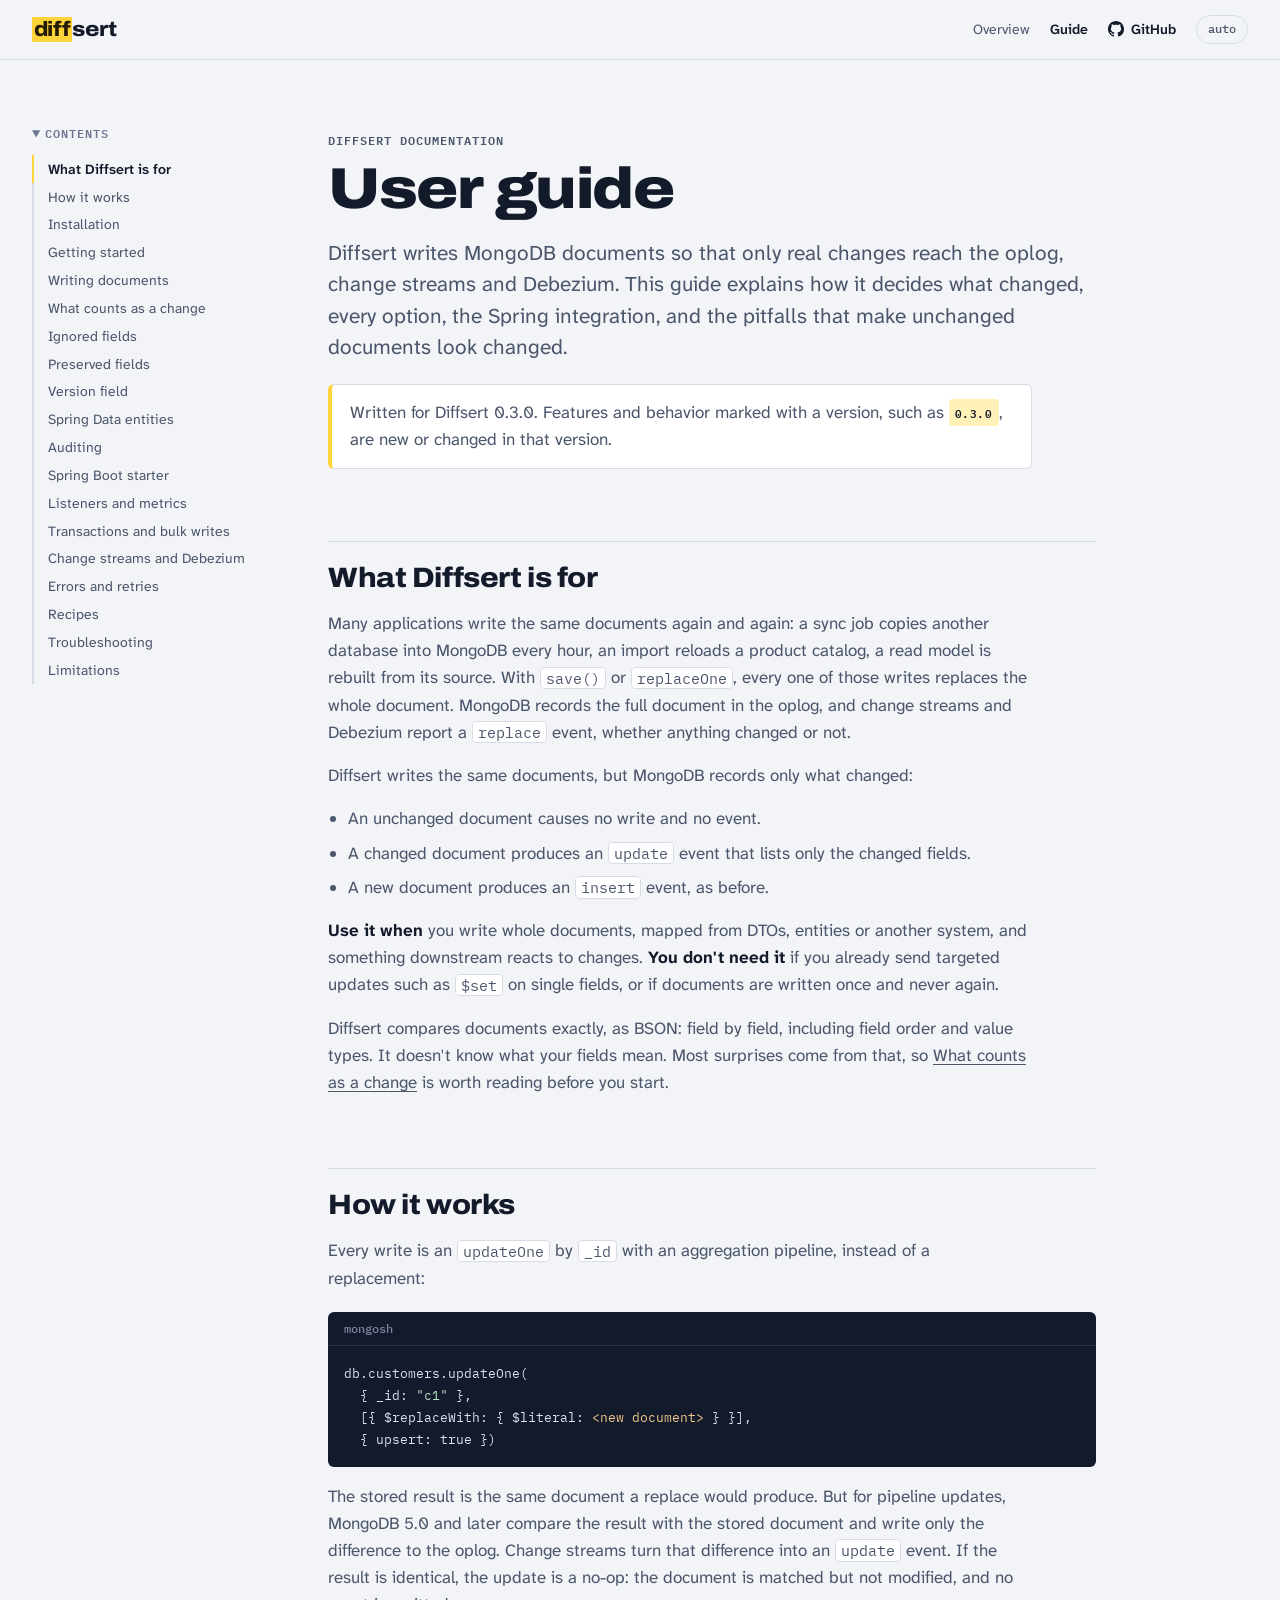
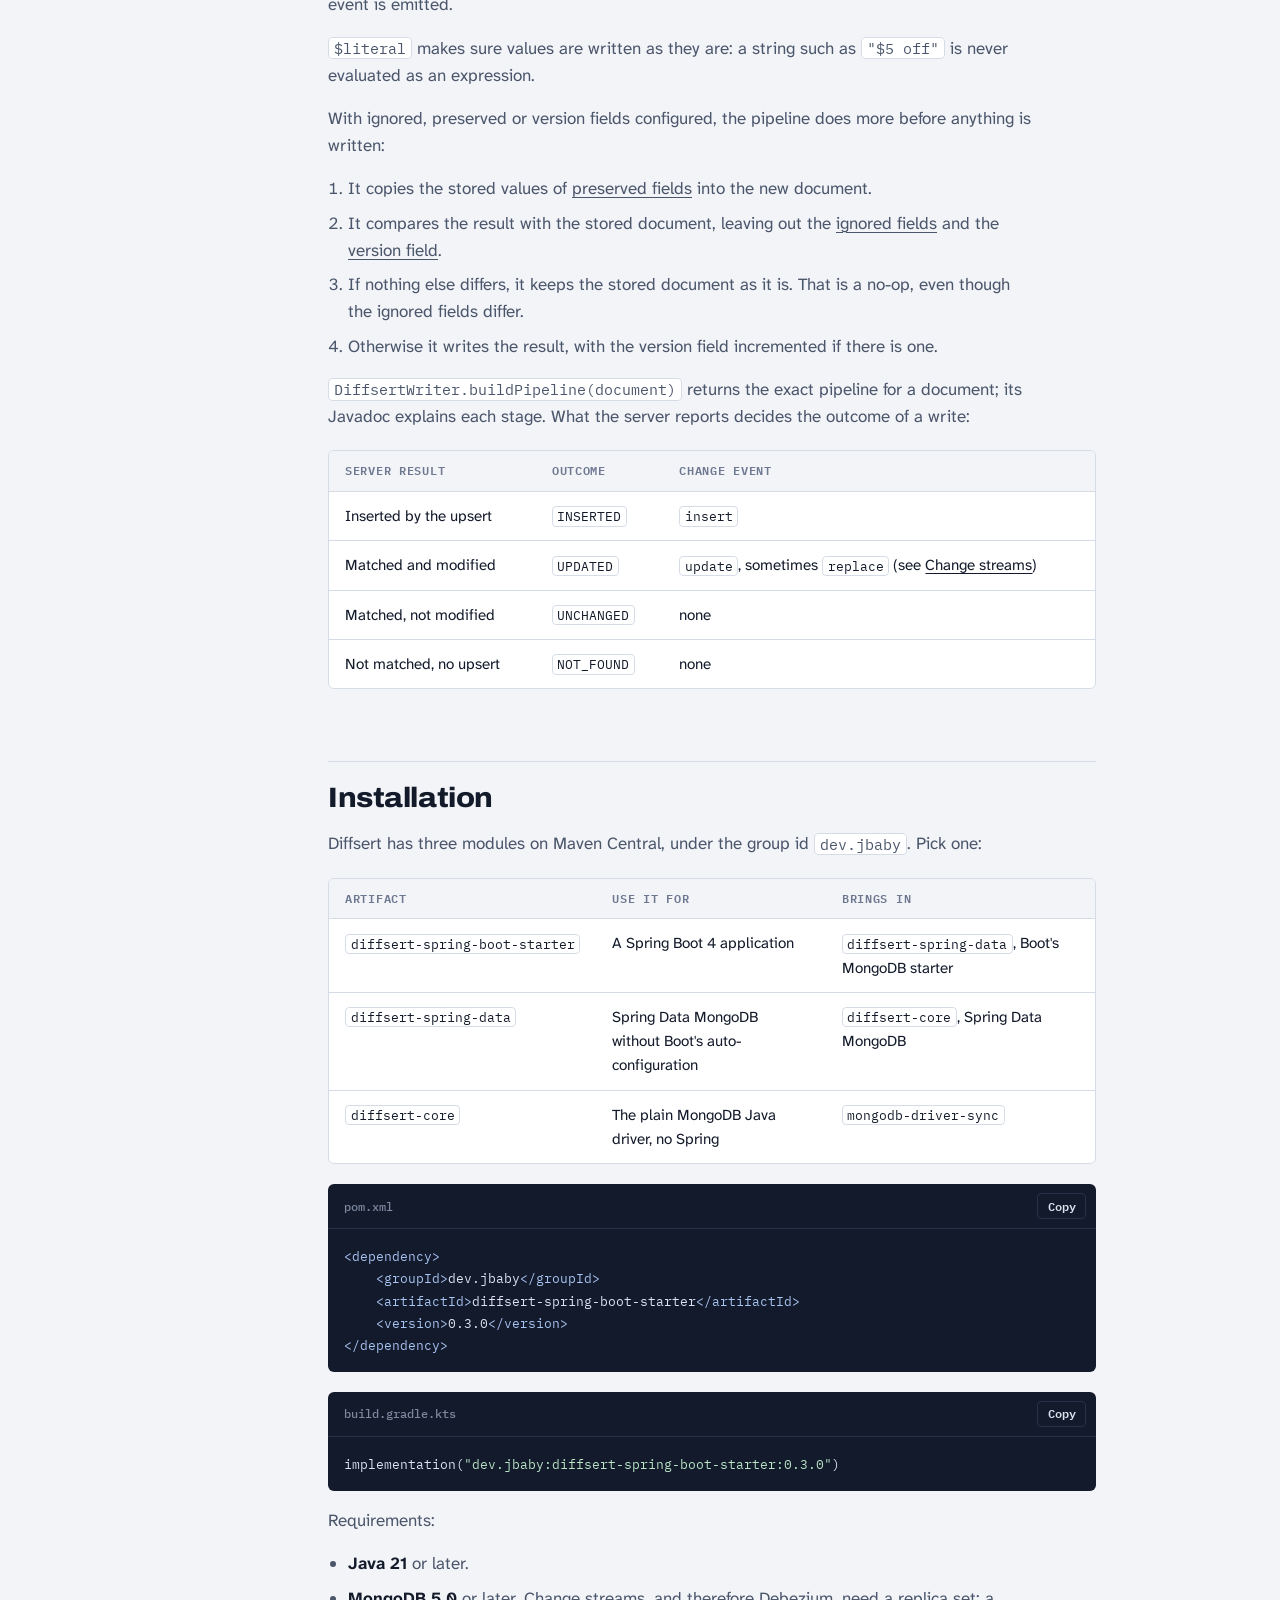
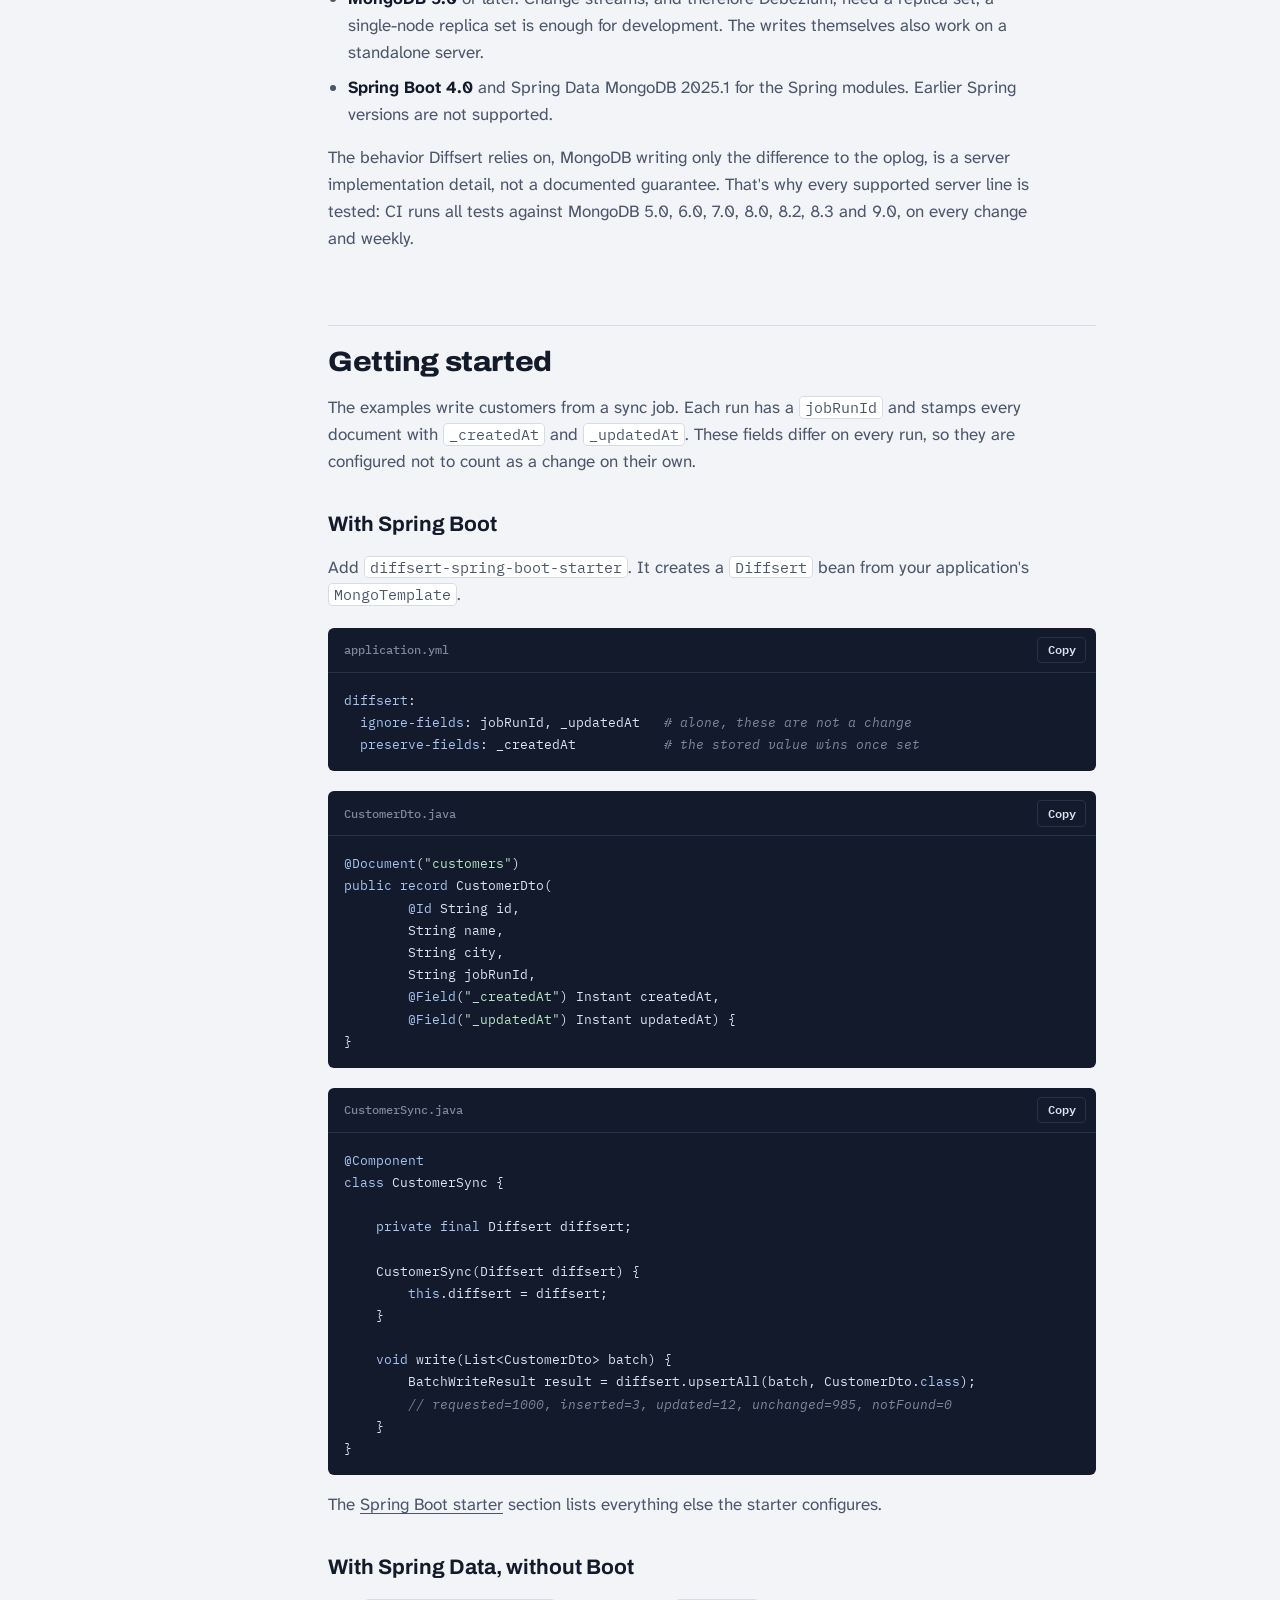
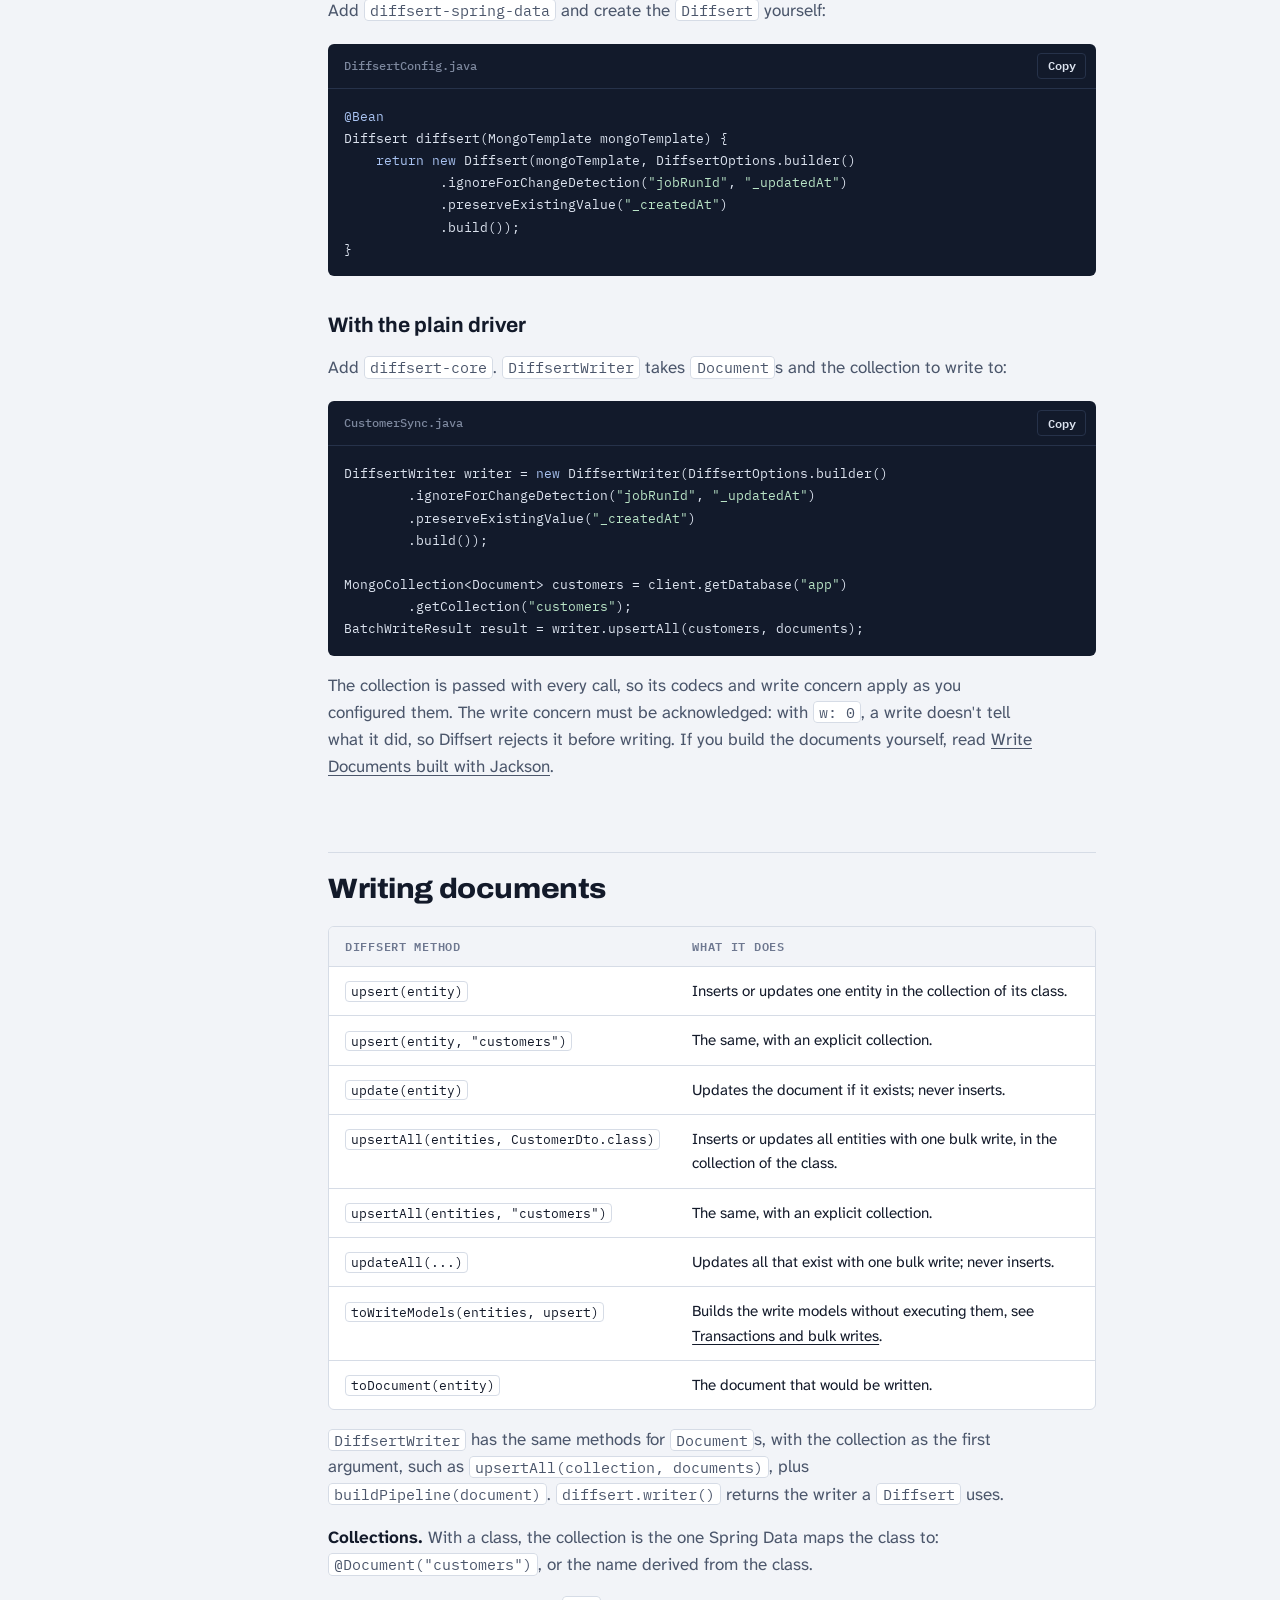
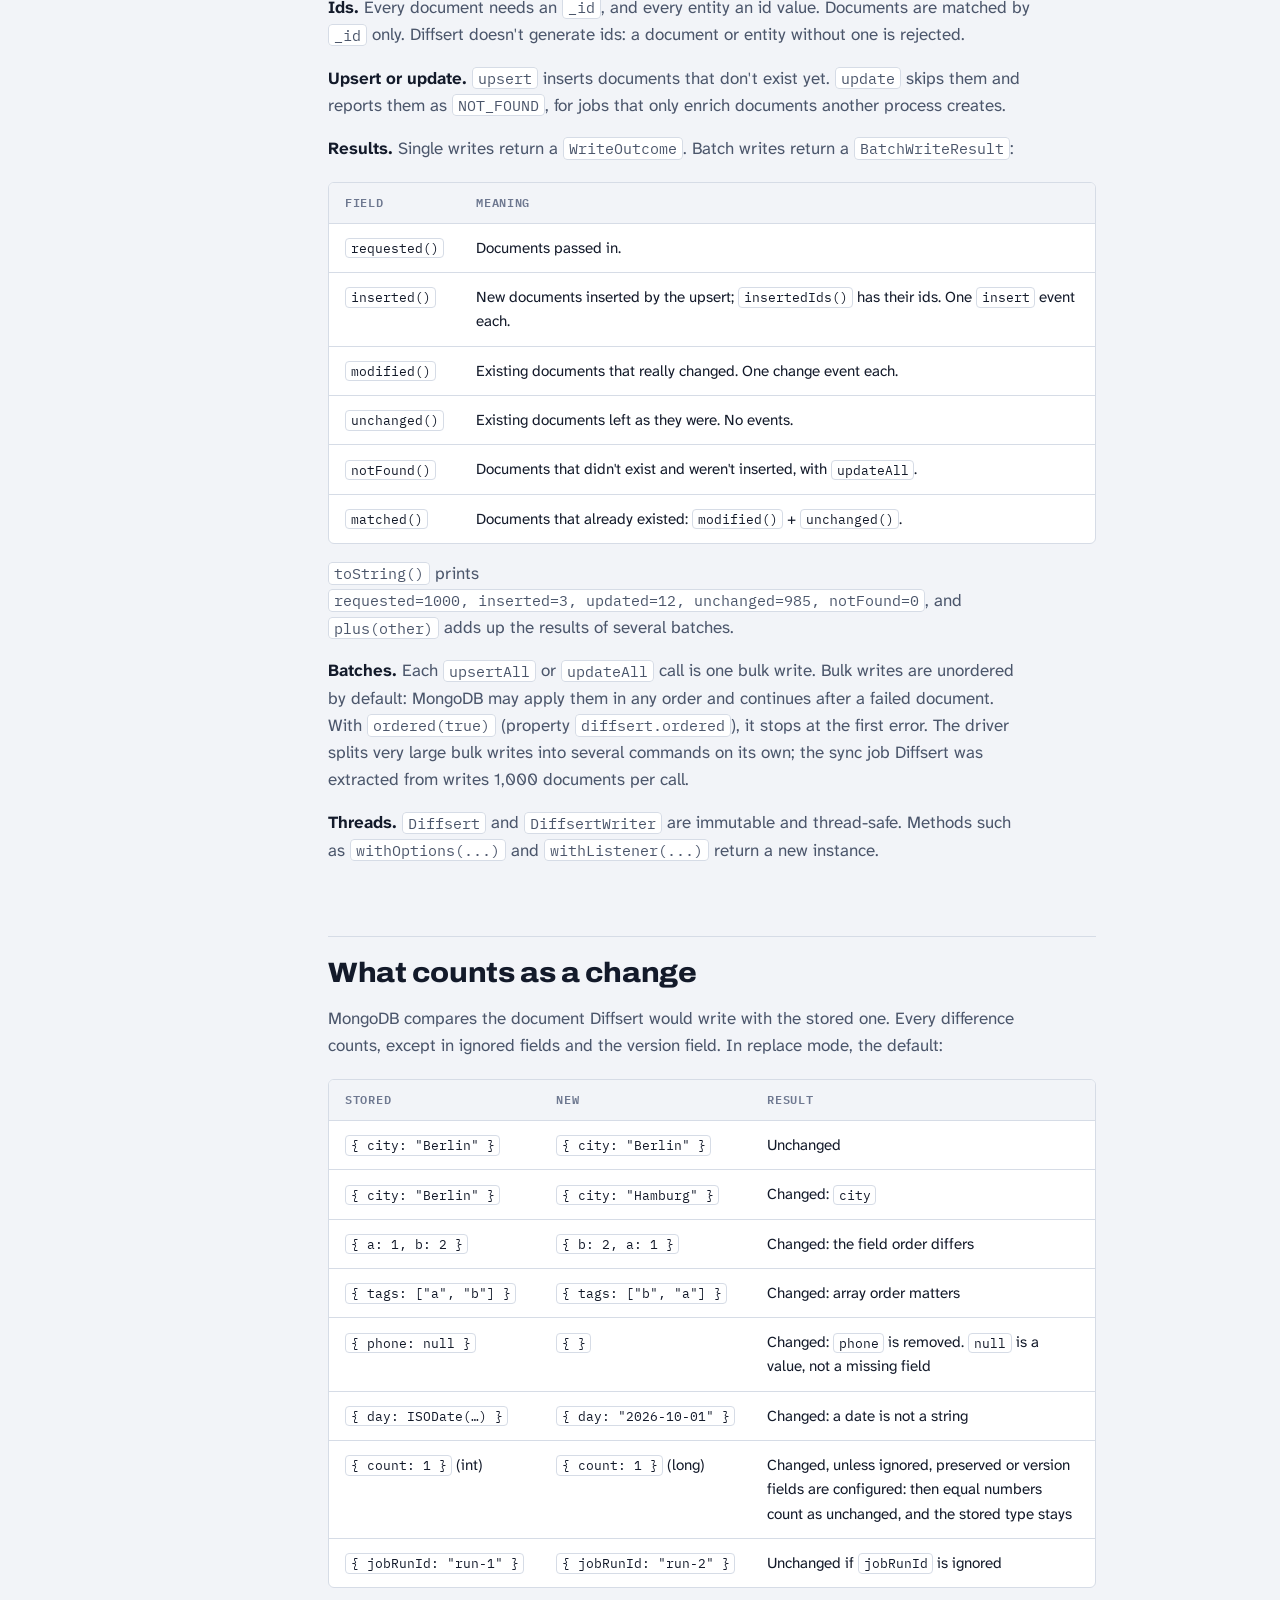
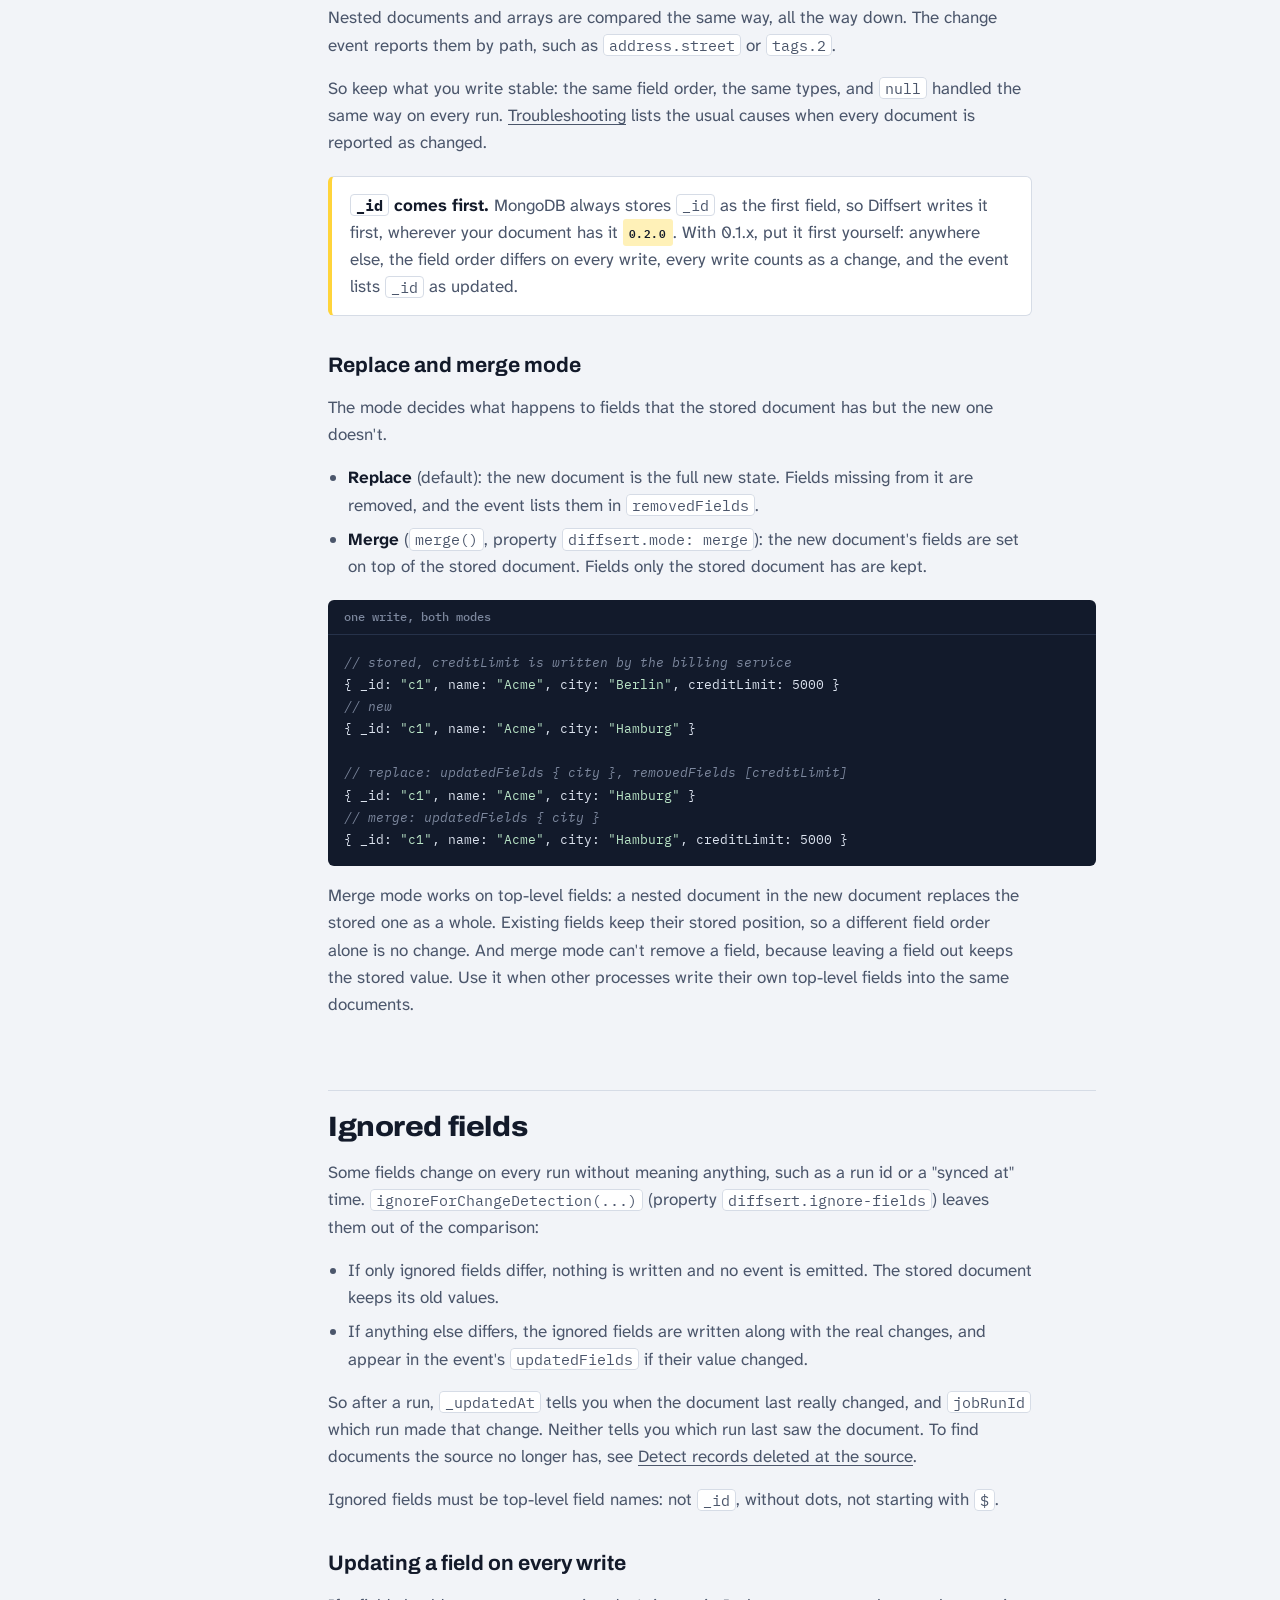
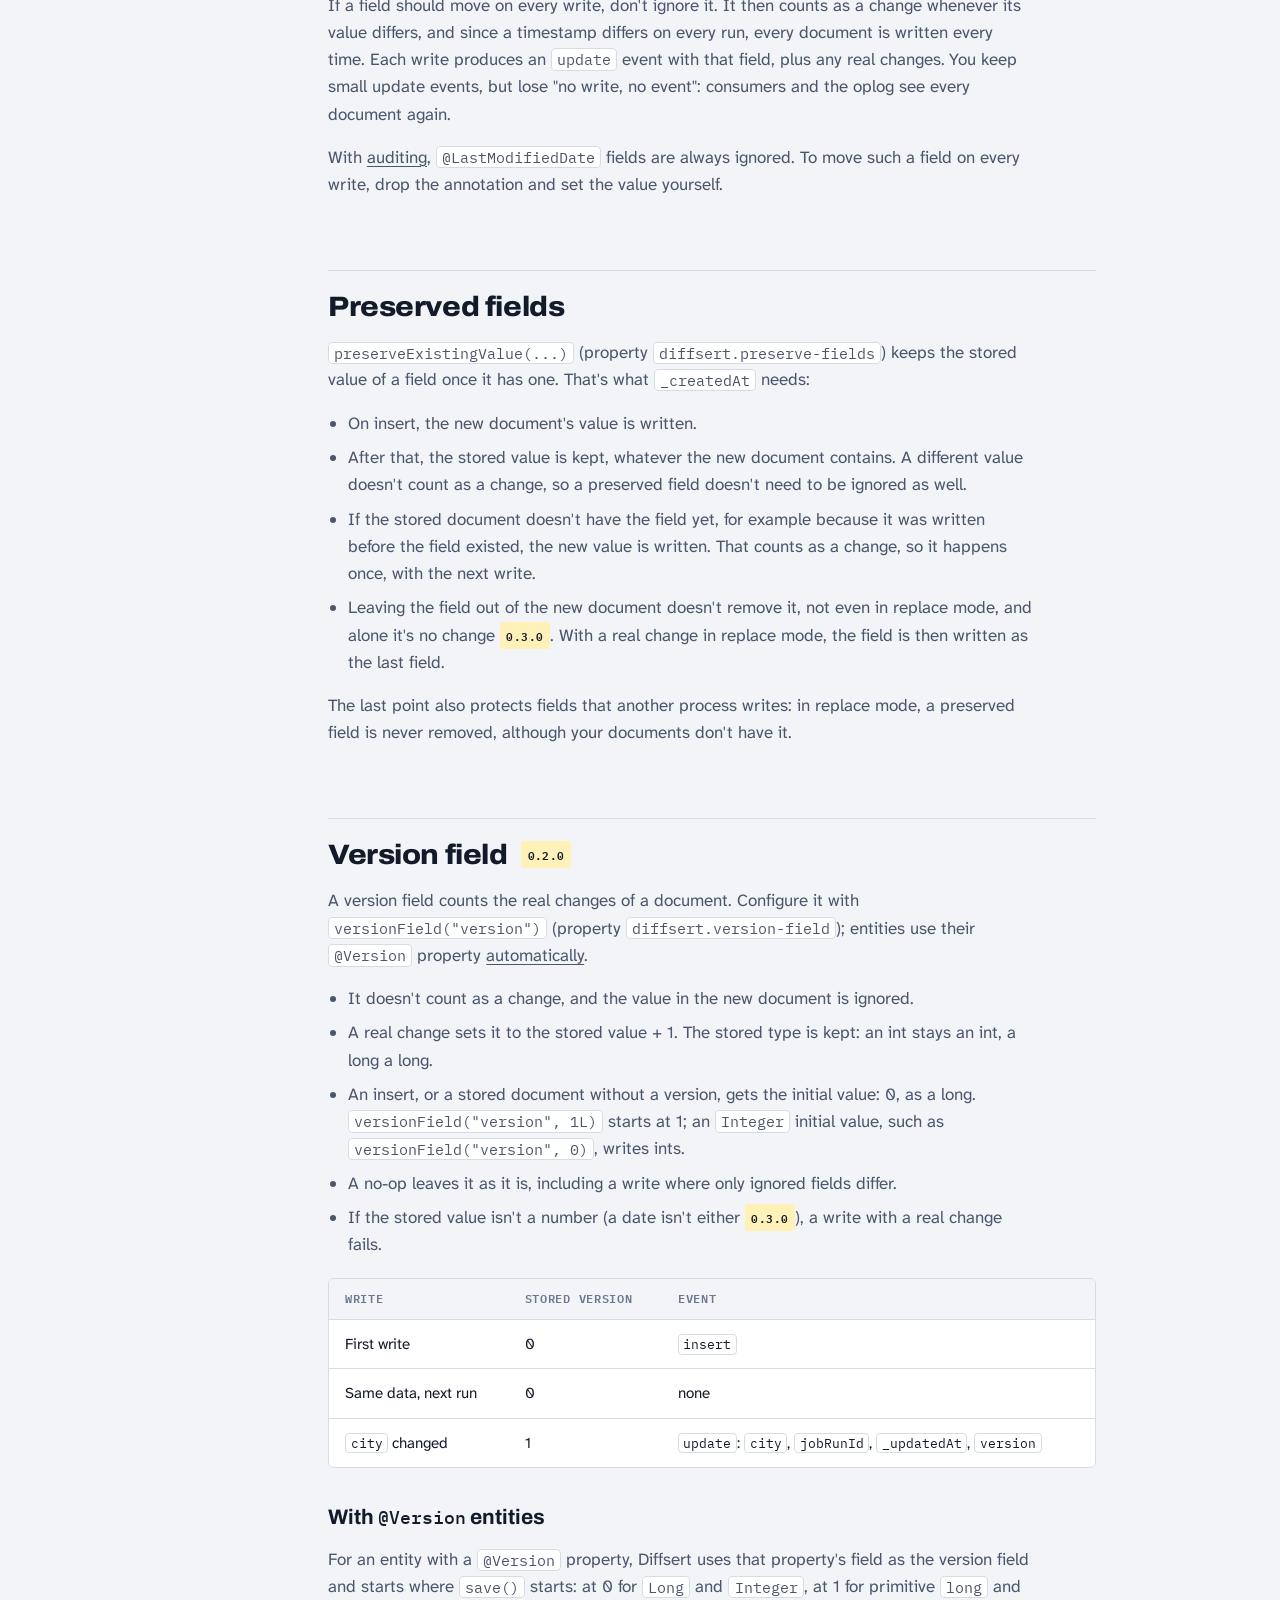
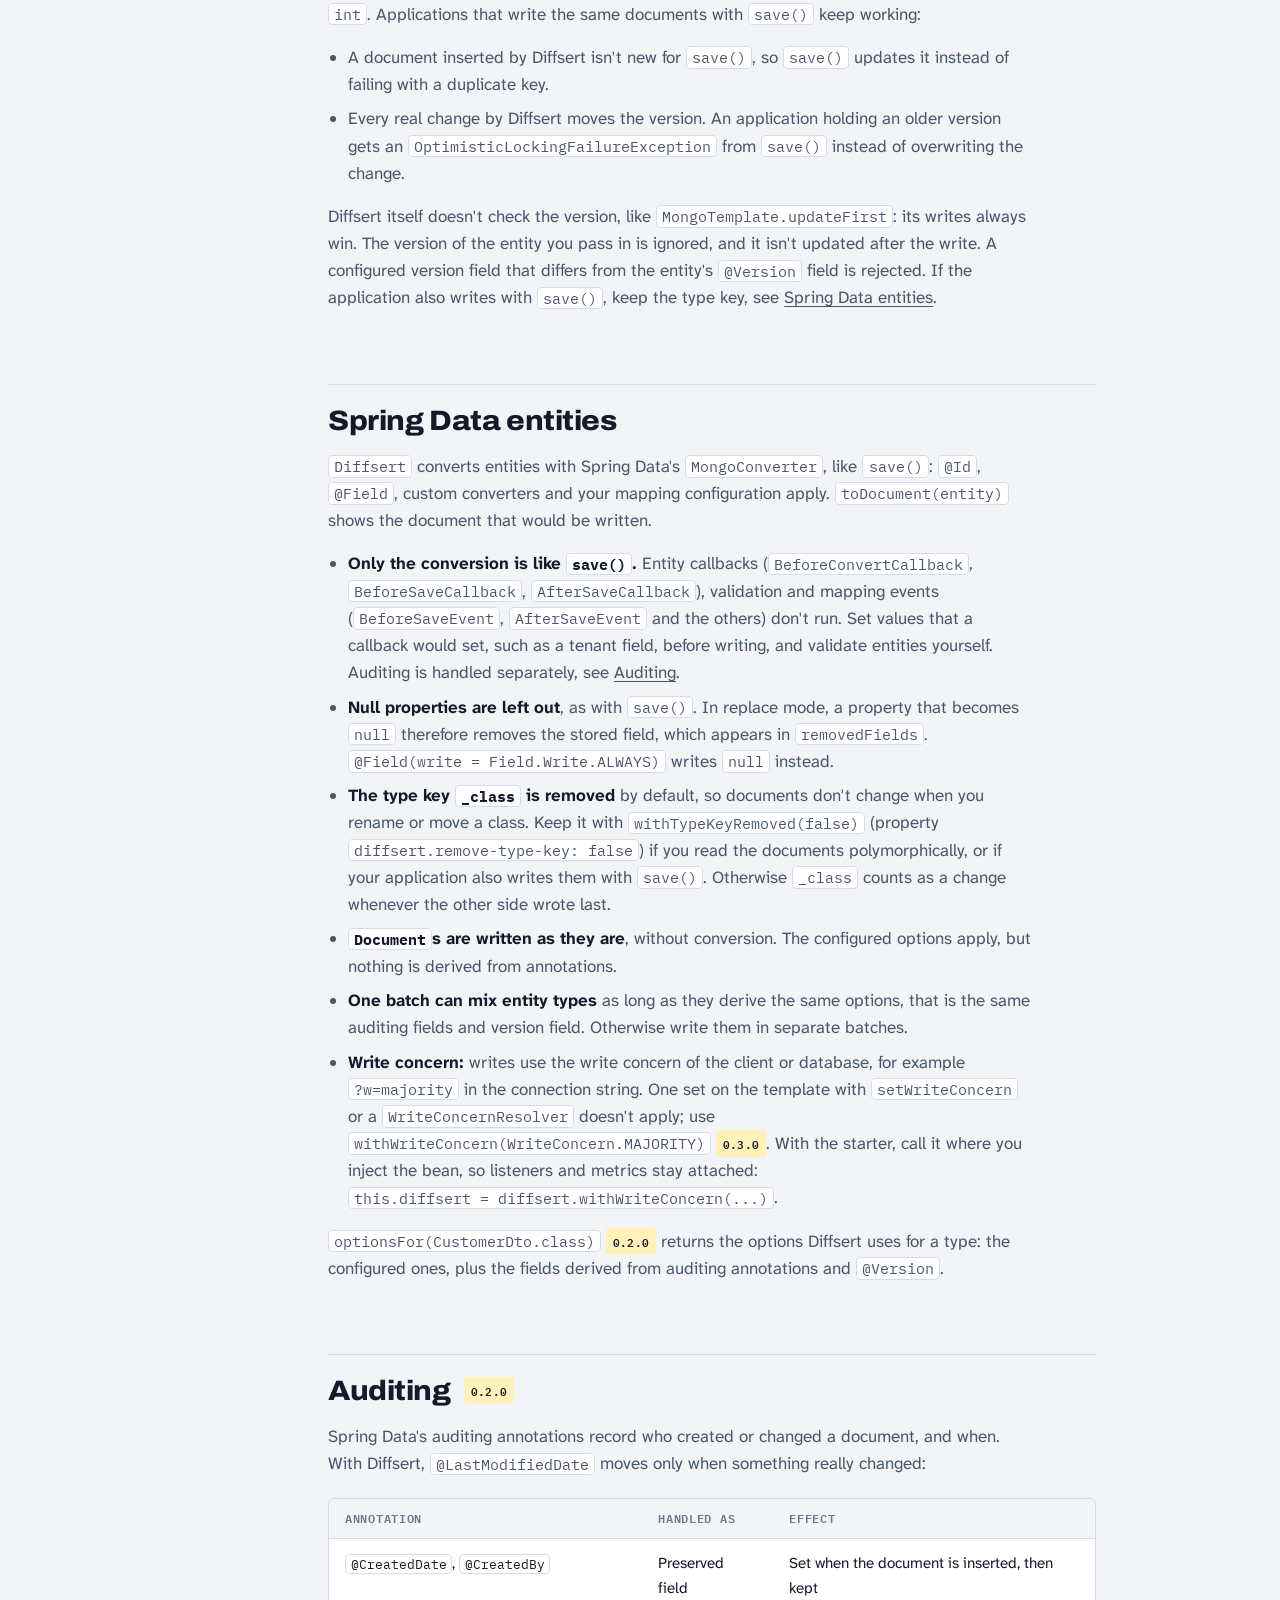
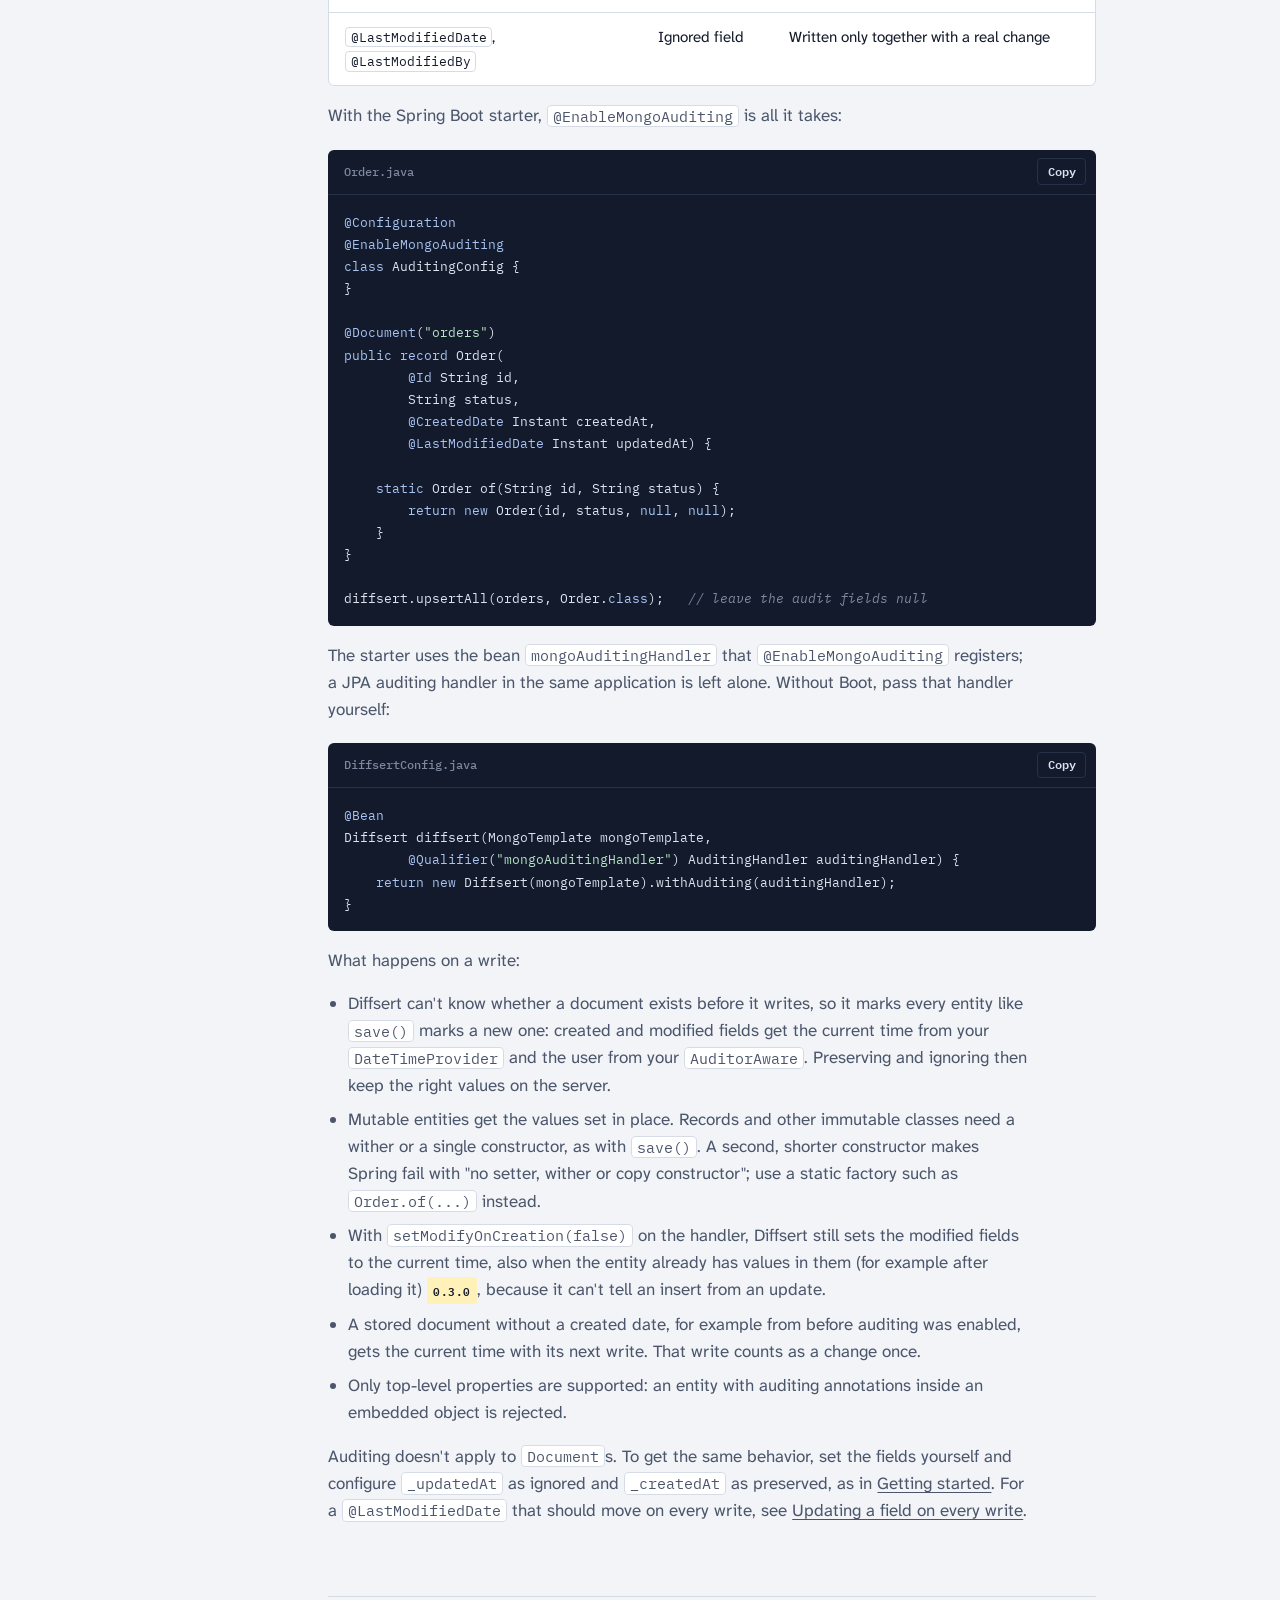
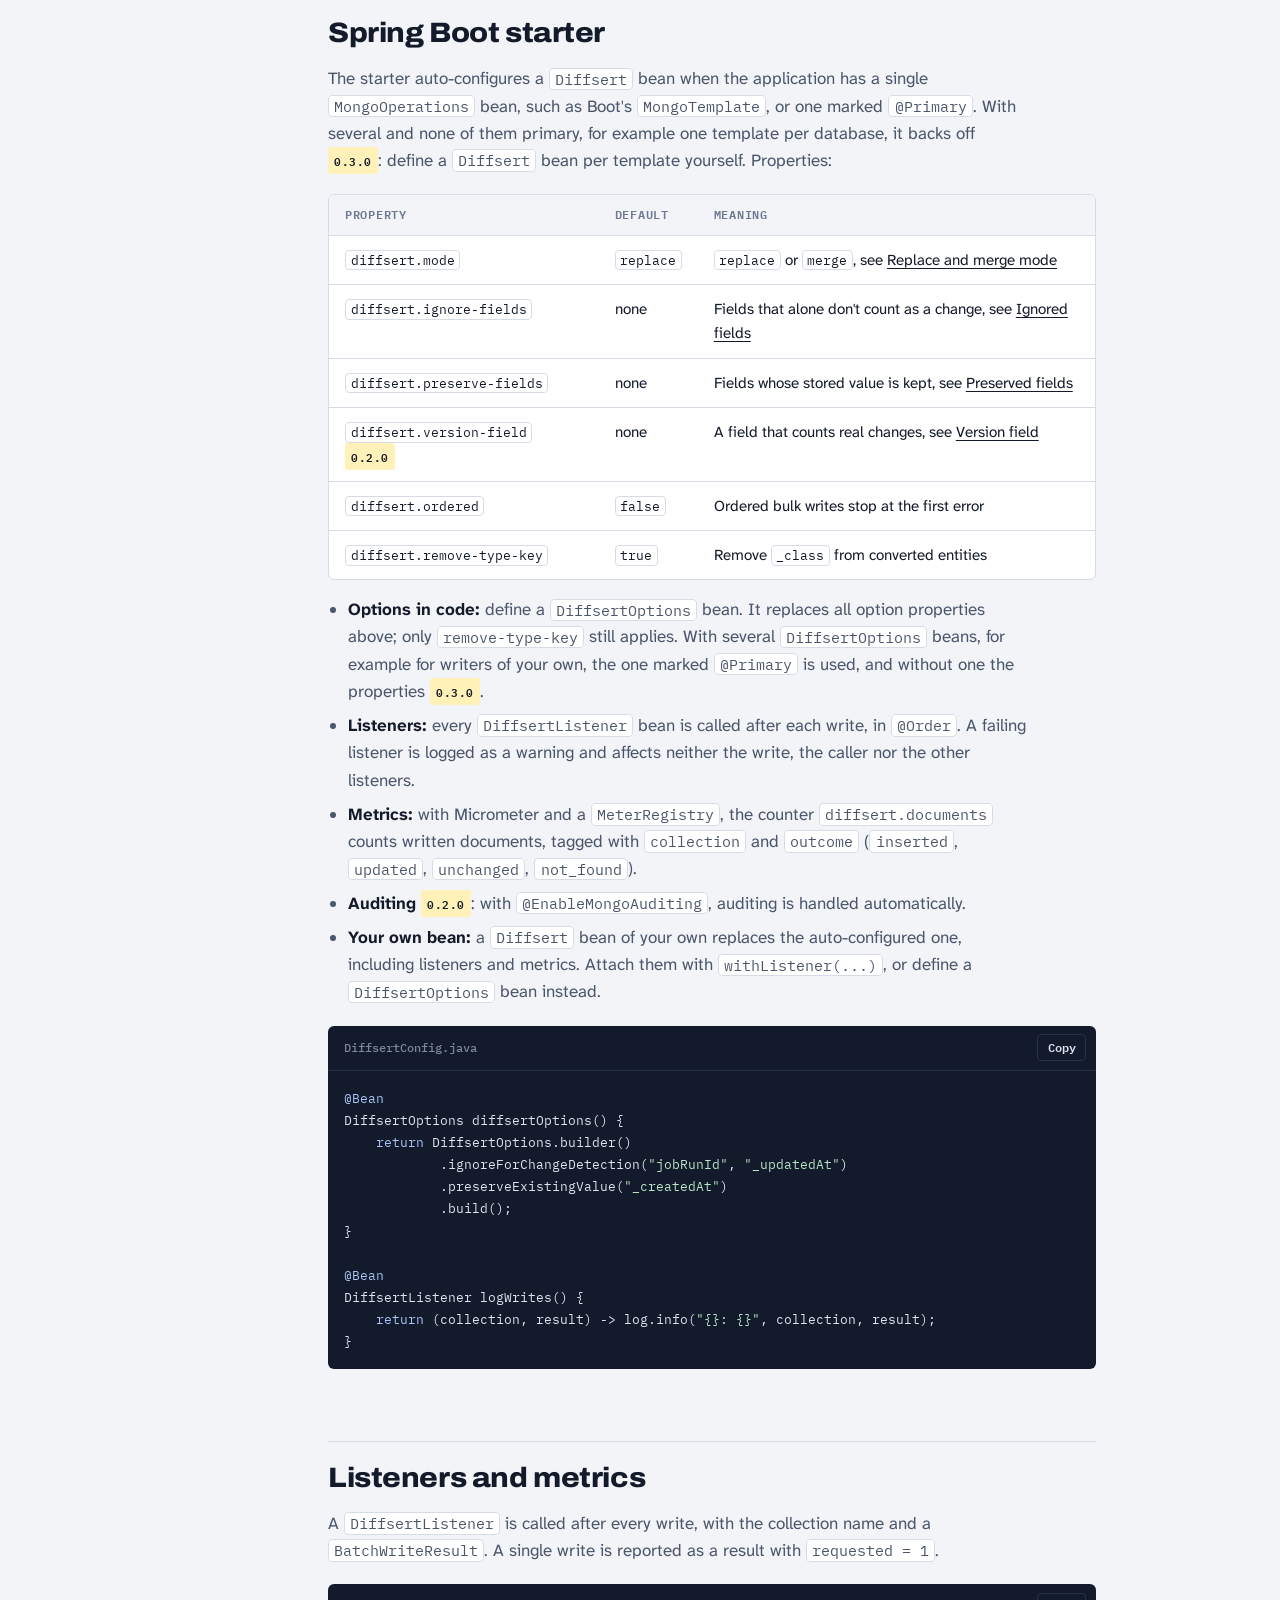
==== commit 7bec6bcd: "Point installation docs at the 0.3.0 release Bump the install snippets in README, landing page and g" ====
--- a/site/guide.html
+++ b/site/guide.html
@@ -171,7 +171,7 @@
       unchanged documents look changed.
     </p>
     <div class="note">
-      <p>Written for Diffsert 0.2.0. Features marked <span class="since">0.2.0</span> are not available in 0.1.x.</p>
+      <p>Written for Diffsert 0.3.0. Features and behavior marked with a version, such as <span class="since">0.3.0</span>, are new or changed in that version.</p>
     </div>
 
     <!-- ================================================================ purpose -->
@@ -261,12 +261,12 @@
 <pre><code><span class="k">&lt;dependency&gt;</span>
     <span class="k">&lt;groupId&gt;</span>dev.jbaby<span class="k">&lt;/groupId&gt;</span>
     <span class="k">&lt;artifactId&gt;</span>diffsert-spring-boot-starter<span class="k">&lt;/artifactId&gt;</span>
-    <span class="k">&lt;version&gt;</span>0.2.0<span class="k">&lt;/version&gt;</span>
+    <span class="k">&lt;version&gt;</span>0.3.0<span class="k">&lt;/version&gt;</span>
 <span class="k">&lt;/dependency&gt;</span></code></pre>
     </div>
     <div class="code">
       <div class="bar">build.gradle.kts <button class="copy" type="button">Copy</button></div>
-<pre><code>implementation(<span class="s">"dev.jbaby:diffsert-spring-boot-starter:0.2.0"</span>)</code></pre>
+<pre><code>implementation(<span class="s">"dev.jbaby:diffsert-spring-boot-starter:0.3.0"</span>)</code></pre>
     </div>
     <p>Requirements:</p>
     <ul>
@@ -528,7 +528,7 @@
       <li>On insert, the new document's value is written.</li>
       <li>After that, the stored value is kept, whatever the new document contains. A different value doesn't count as a change, so a preserved field doesn't need to be ignored as well.</li>
       <li>If the stored document doesn't have the field yet, for example because it was written before the field existed, the new value is written. That counts as a change, so it happens once, with the next write.</li>
-      <li>Leaving the field out of the new document doesn't remove it, not even in replace mode, and alone it's no change. With a real change in replace mode, the field is then written as the last field.</li>
+      <li>Leaving the field out of the new document doesn't remove it, not even in replace mode, and alone it's no change <span class="since" title="Changed in 0.3.0">0.3.0</span>. With a real change in replace mode, the field is then written as the last field.</li>
     </ul>
     <p>
       The last point also protects fields that another process writes: in replace mode, a preserved field is never
@@ -547,7 +547,7 @@
       <li>A real change sets it to the stored value + 1. The stored type is kept: an int stays an int, a long a long.</li>
       <li>An insert, or a stored document without a version, gets the initial value: 0, as a long. <code>versionField("version", 1L)</code> starts at 1; an <code>Integer</code> initial value, such as <code>versionField("version", 0)</code>, writes ints.</li>
       <li>A no-op leaves it as it is, including a write where only ignored fields differ.</li>
-      <li>If the stored value isn't a number (a date isn't either), a write with a real change fails.</li>
+      <li>If the stored value isn't a number (a date isn't either <span class="since" title="Changed in 0.3.0">0.3.0</span>), a write with a real change fails.</li>
     </ul>
     <div class="table-wrap">
       <table>
@@ -591,7 +591,7 @@
       <li><strong>The type key <code>_class</code> is removed</strong> by default, so documents don't change when you rename or move a class. Keep it with <code>withTypeKeyRemoved(false)</code> (property <code>diffsert.remove-type-key: false</code>) if you read the documents polymorphically, or if your application also writes them with <code>save()</code>. Otherwise <code>_class</code> counts as a change whenever the other side wrote last.</li>
       <li><strong><code>Document</code>s are written as they are</strong>, without conversion. The configured options apply, but nothing is derived from annotations.</li>
       <li><strong>One batch can mix entity types</strong> as long as they derive the same options, that is the same auditing fields and version field. Otherwise write them in separate batches.</li>
-      <li><strong>Write concern:</strong> writes use the write concern of the client or database, for example <code>?w=majority</code> in the connection string. One set on the template with <code>setWriteConcern</code> or a <code>WriteConcernResolver</code> doesn't apply; use <code>withWriteConcern(WriteConcern.MAJORITY)</code>. With the starter, call it where you inject the bean, so listeners and metrics stay attached: <code>this.diffsert = diffsert.withWriteConcern(...)</code>.</li>
+      <li><strong>Write concern:</strong> writes use the write concern of the client or database, for example <code>?w=majority</code> in the connection string. One set on the template with <code>setWriteConcern</code> or a <code>WriteConcernResolver</code> doesn't apply; use <code>withWriteConcern(WriteConcern.MAJORITY)</code> <span class="since" title="Added in 0.3.0">0.3.0</span>. With the starter, call it where you inject the bean, so listeners and metrics stay attached: <code>this.diffsert = diffsert.withWriteConcern(...)</code>.</li>
     </ul>
     <p>
       <code>optionsFor(CustomerDto.class)</code> <span class="since" title="Added in 0.2.0">0.2.0</span> returns the
@@ -652,7 +652,7 @@
     <ul>
       <li>Diffsert can't know whether a document exists before it writes, so it marks every entity like <code>save()</code> marks a new one: created and modified fields get the current time from your <code>DateTimeProvider</code> and the user from your <code>AuditorAware</code>. Preserving and ignoring then keep the right values on the server.</li>
       <li>Mutable entities get the values set in place. Records and other immutable classes need a wither or a single constructor, as with <code>save()</code>. A second, shorter constructor makes Spring fail with "no setter, wither or copy constructor"; use a static factory such as <code>Order.of(...)</code> instead.</li>
-      <li>With <code>setModifyOnCreation(false)</code> on the handler, Diffsert still sets the modified fields to the current time, also when the entity already has values in them (for example after loading it), because it can't tell an insert from an update.</li>
+      <li>With <code>setModifyOnCreation(false)</code> on the handler, Diffsert still sets the modified fields to the current time, also when the entity already has values in them (for example after loading it) <span class="since" title="Changed in 0.3.0">0.3.0</span>, because it can't tell an insert from an update.</li>
       <li>A stored document without a created date, for example from before auditing was enabled, gets the current time with its next write. That write counts as a change once.</li>
       <li>Only top-level properties are supported: an entity with auditing annotations inside an embedded object is rejected.</li>
     </ul>
@@ -665,7 +665,7 @@
 
     <!-- ================================================================ boot -->
     <h2 id="boot">Spring Boot starter</h2>
-    <p>The starter auto-configures a <code>Diffsert</code> bean when the application has a single <code>MongoOperations</code> bean, such as Boot's <code>MongoTemplate</code>, or one marked <code>@Primary</code>. With several and none of them primary, for example one template per database, it backs off: define a <code>Diffsert</code> bean per template yourself. Properties:</p>
+    <p>The starter auto-configures a <code>Diffsert</code> bean when the application has a single <code>MongoOperations</code> bean, such as Boot's <code>MongoTemplate</code>, or one marked <code>@Primary</code>. With several and none of them primary, for example one template per database, it backs off <span class="since" title="Changed in 0.3.0">0.3.0</span>: define a <code>Diffsert</code> bean per template yourself. Properties:</p>
     <div class="table-wrap">
       <table>
         <thead><tr><th scope="col">Property</th><th scope="col">Default</th><th scope="col">Meaning</th></tr></thead>
@@ -680,7 +680,7 @@
       </table>
     </div>
     <ul>
-      <li><strong>Options in code:</strong> define a <code>DiffsertOptions</code> bean. It replaces all option properties above; only <code>remove-type-key</code> still applies. With several <code>DiffsertOptions</code> beans, for example for writers of your own, the one marked <code>@Primary</code> is used, and without one the properties.</li>
+      <li><strong>Options in code:</strong> define a <code>DiffsertOptions</code> bean. It replaces all option properties above; only <code>remove-type-key</code> still applies. With several <code>DiffsertOptions</code> beans, for example for writers of your own, the one marked <code>@Primary</code> is used, and without one the properties <span class="since" title="Changed in 0.3.0">0.3.0</span>.</li>
       <li><strong>Listeners:</strong> every <code>DiffsertListener</code> bean is called after each write, in <code>@Order</code>. A failing listener is logged as a warning and affects neither the write, the caller nor the other listeners.</li>
       <li><strong>Metrics:</strong> with Micrometer and a <code>MeterRegistry</code>, the counter <code>diffsert.documents</code> counts written documents, tagged with <code>collection</code> and <code>outcome</code> (<code>inserted</code>, <code>updated</code>, <code>unchanged</code>, <code>not_found</code>).</li>
       <li><strong>Auditing</strong> <span class="since" title="Added in 0.2.0">0.2.0</span>: with <code>@EnableMongoAuditing</code>, auditing is handled automatically.</li>
@@ -839,7 +839,7 @@
         <thead><tr><th scope="col">Message starts with</th><th scope="col">Cause</th></tr></thead>
         <tbody>
           <tr><td><code>entity has no id</code>, <code>document has no _id</code></td><td>The id is missing or <code>null</code>.</td></tr>
-          <tr><td><code>collection … has an unacknowledged write concern</code></td><td>The collection uses <code>w: 0</code>, which doesn't tell what a write did.</td></tr>
+          <tr><td><code>collection … has an unacknowledged write concern</code></td><td>The collection uses <code>w: 0</code>, which doesn't tell what a write did. <span class="since" title="Added in 0.3.0">0.3.0</span></td></tr>
           <tr><td><code>ignoredFields: only top-level field names other than _id are supported</code></td><td>The same for <code>preservedFields</code> and <code>versionField</code>: a dotted name, <code>_id</code>, a name starting with <code>$</code>, or a blank one.</td></tr>
           <tr><td><code>versionField '…' must not be an ignored or preserved field as well</code></td><td>One field configured twice.</td></tr>
           <tr><td><code>auditing field '…' of … is nested</code></td><td>An auditing annotation inside an embedded object. <span class="since">0.2.0</span></td></tr>
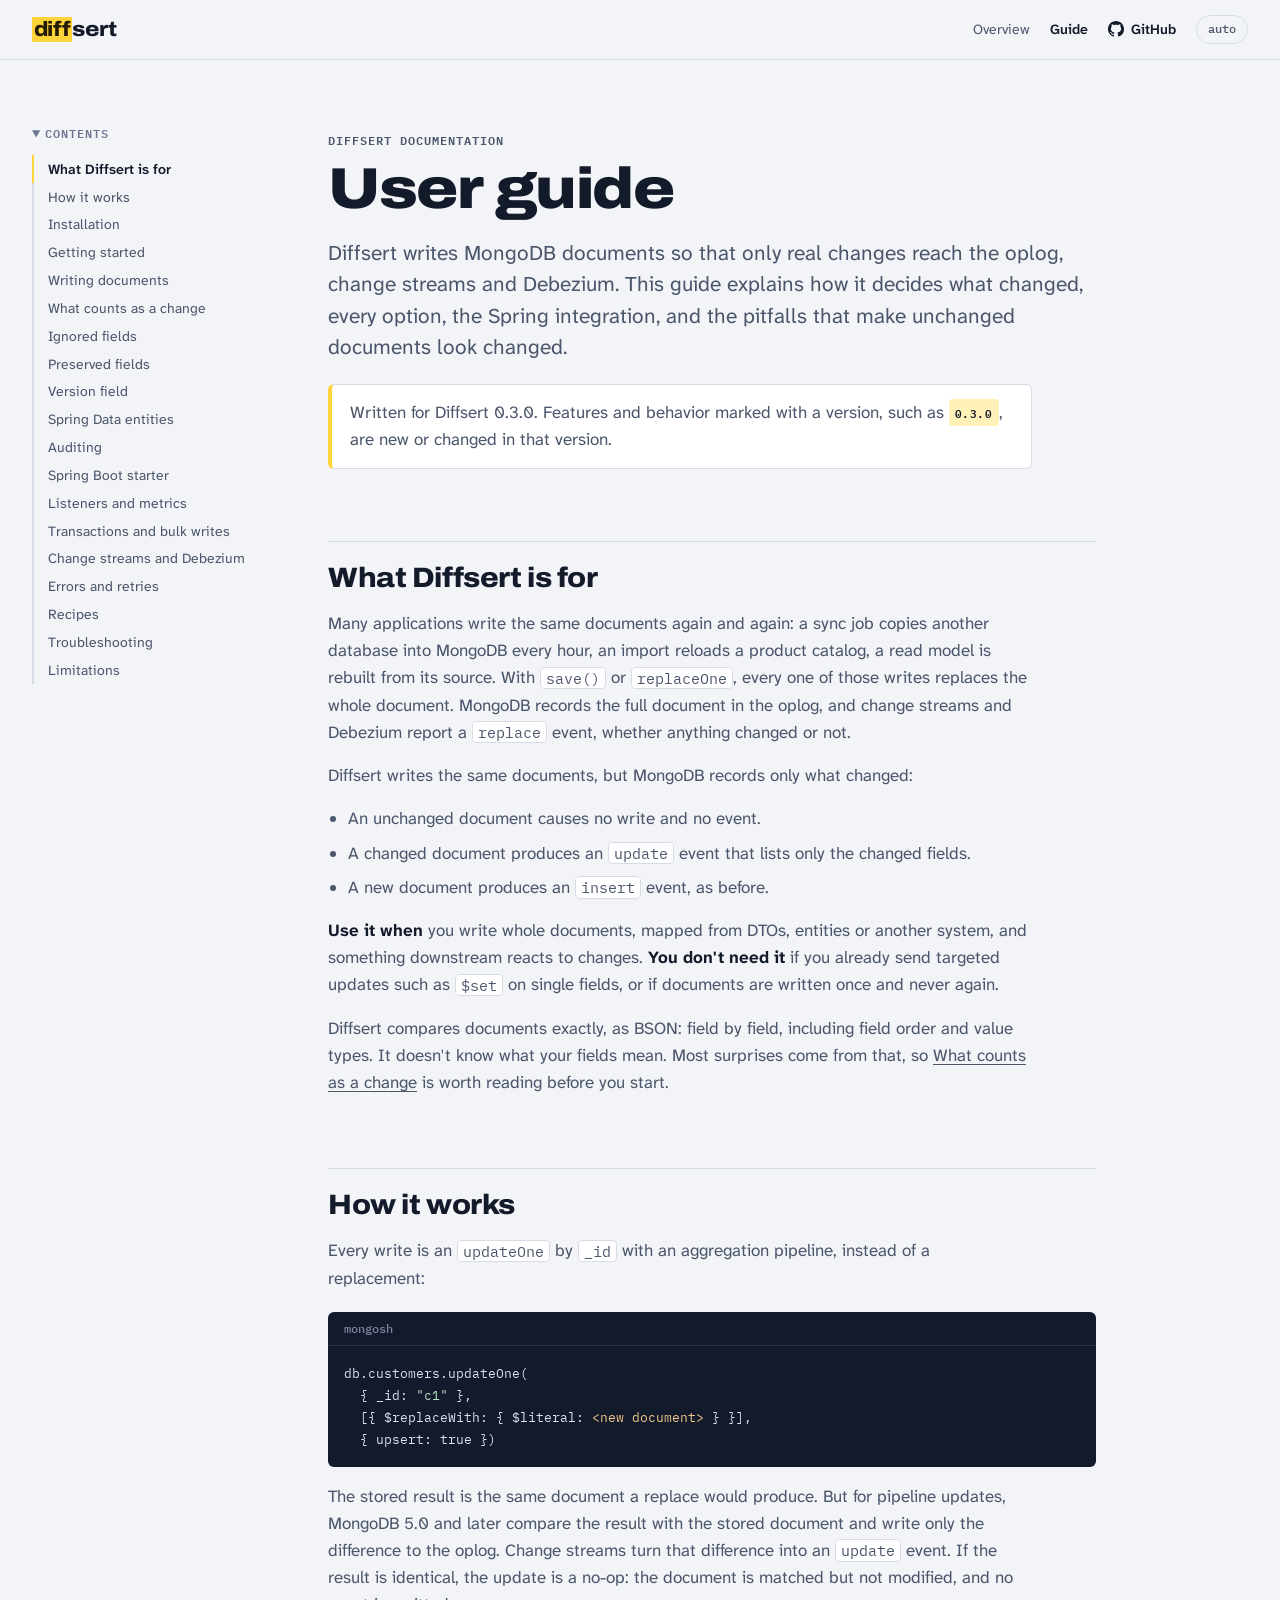
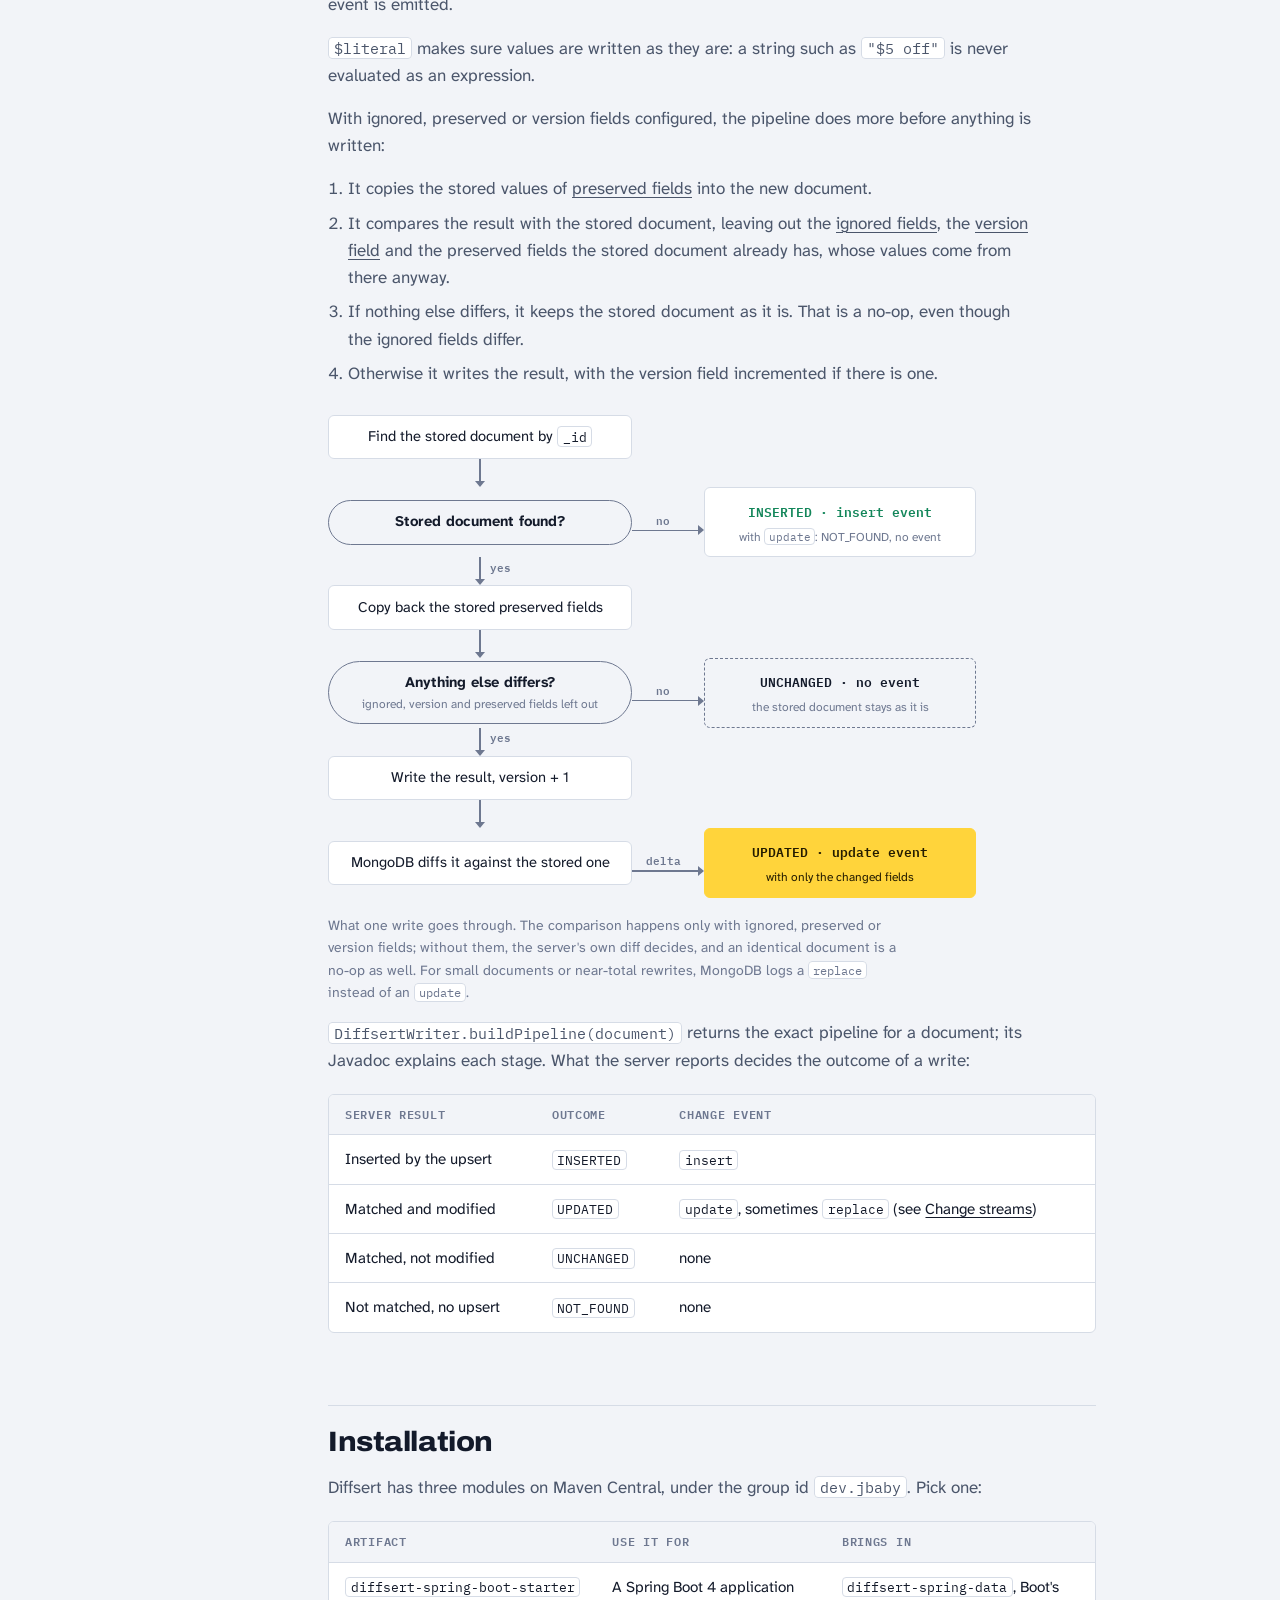
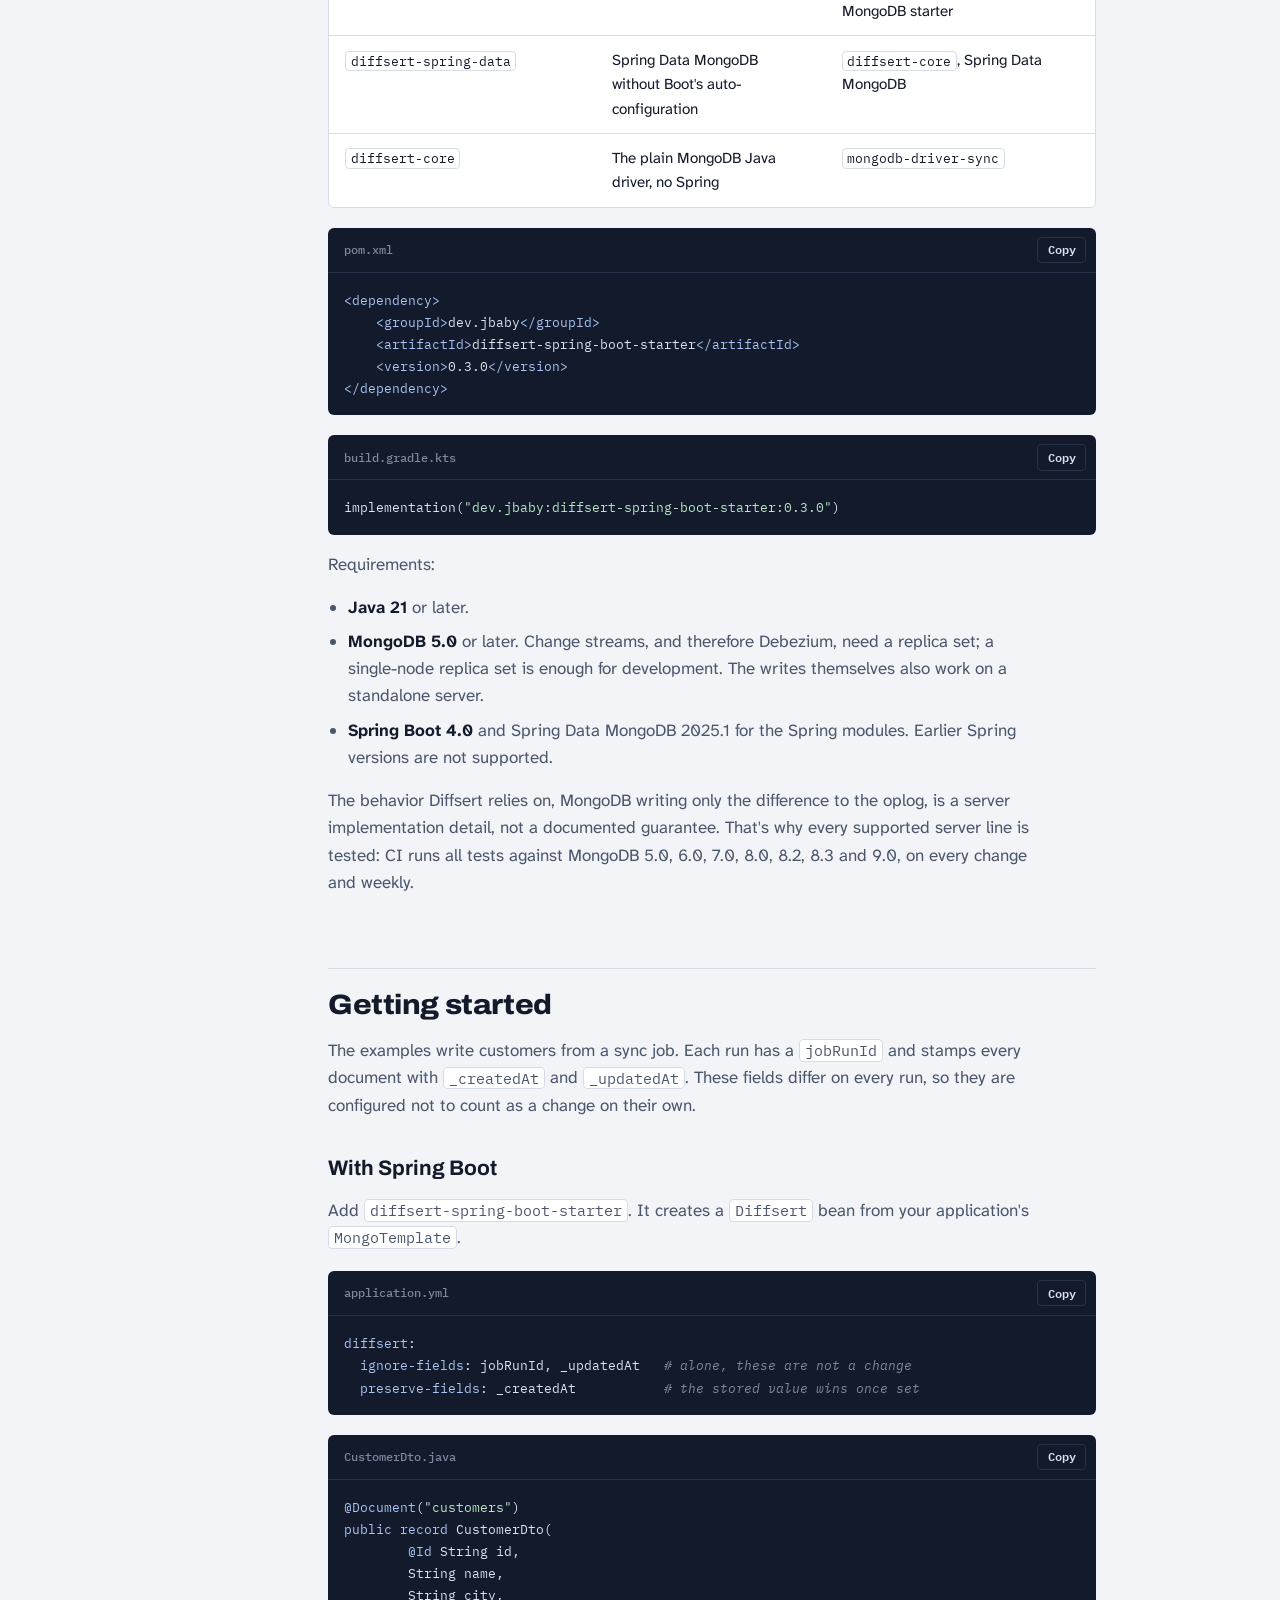
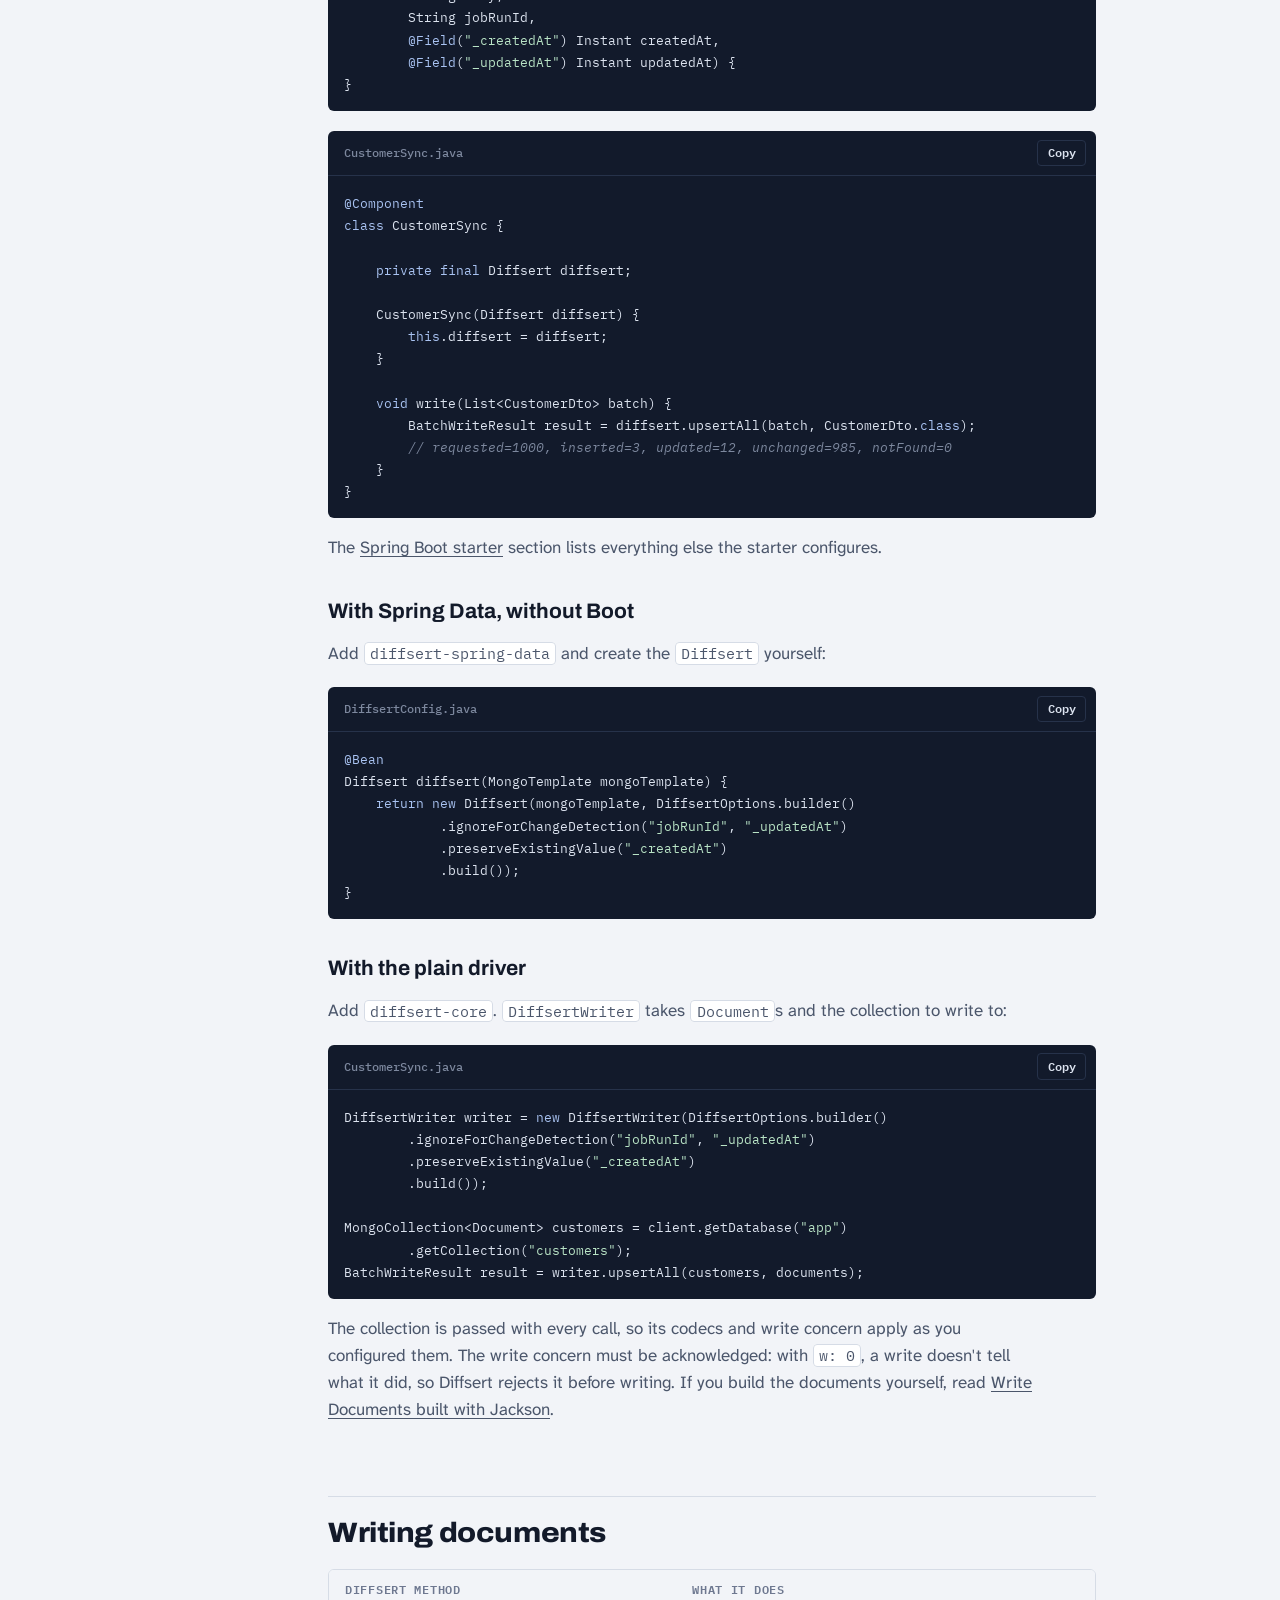
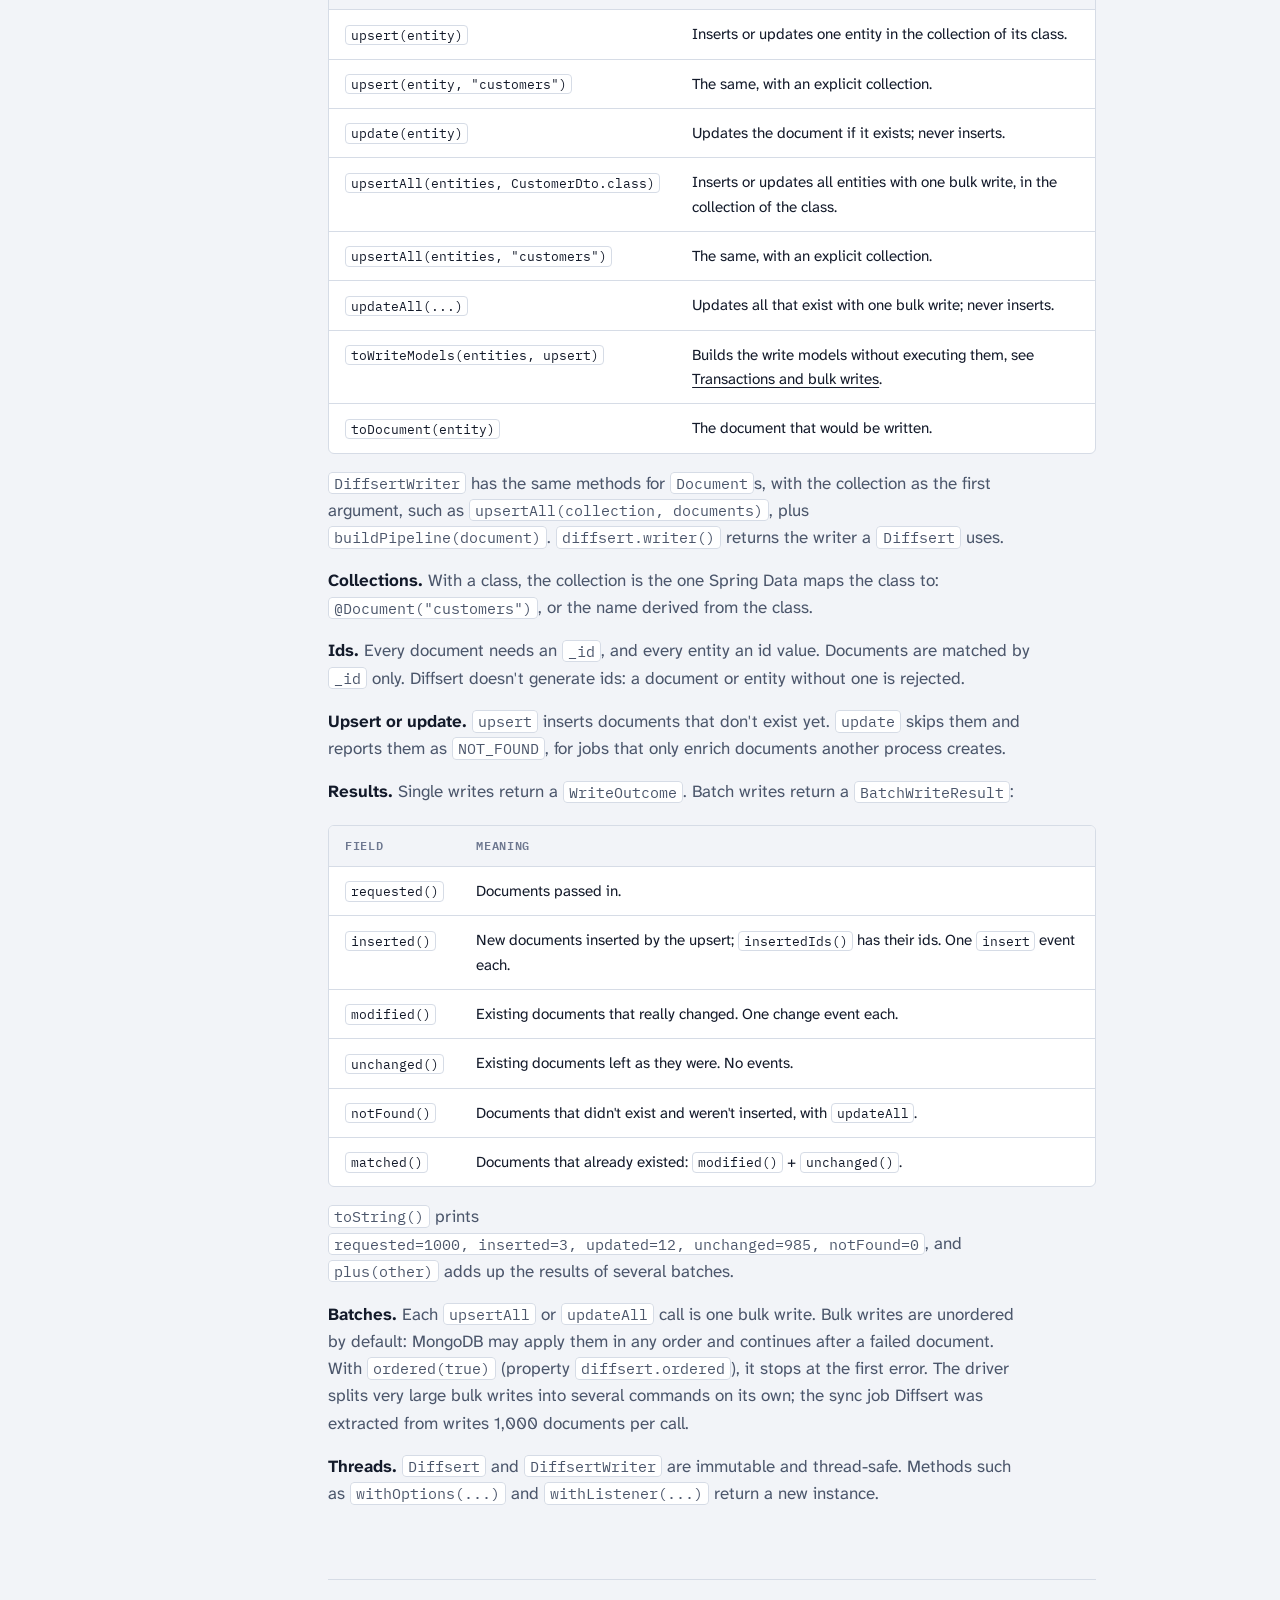
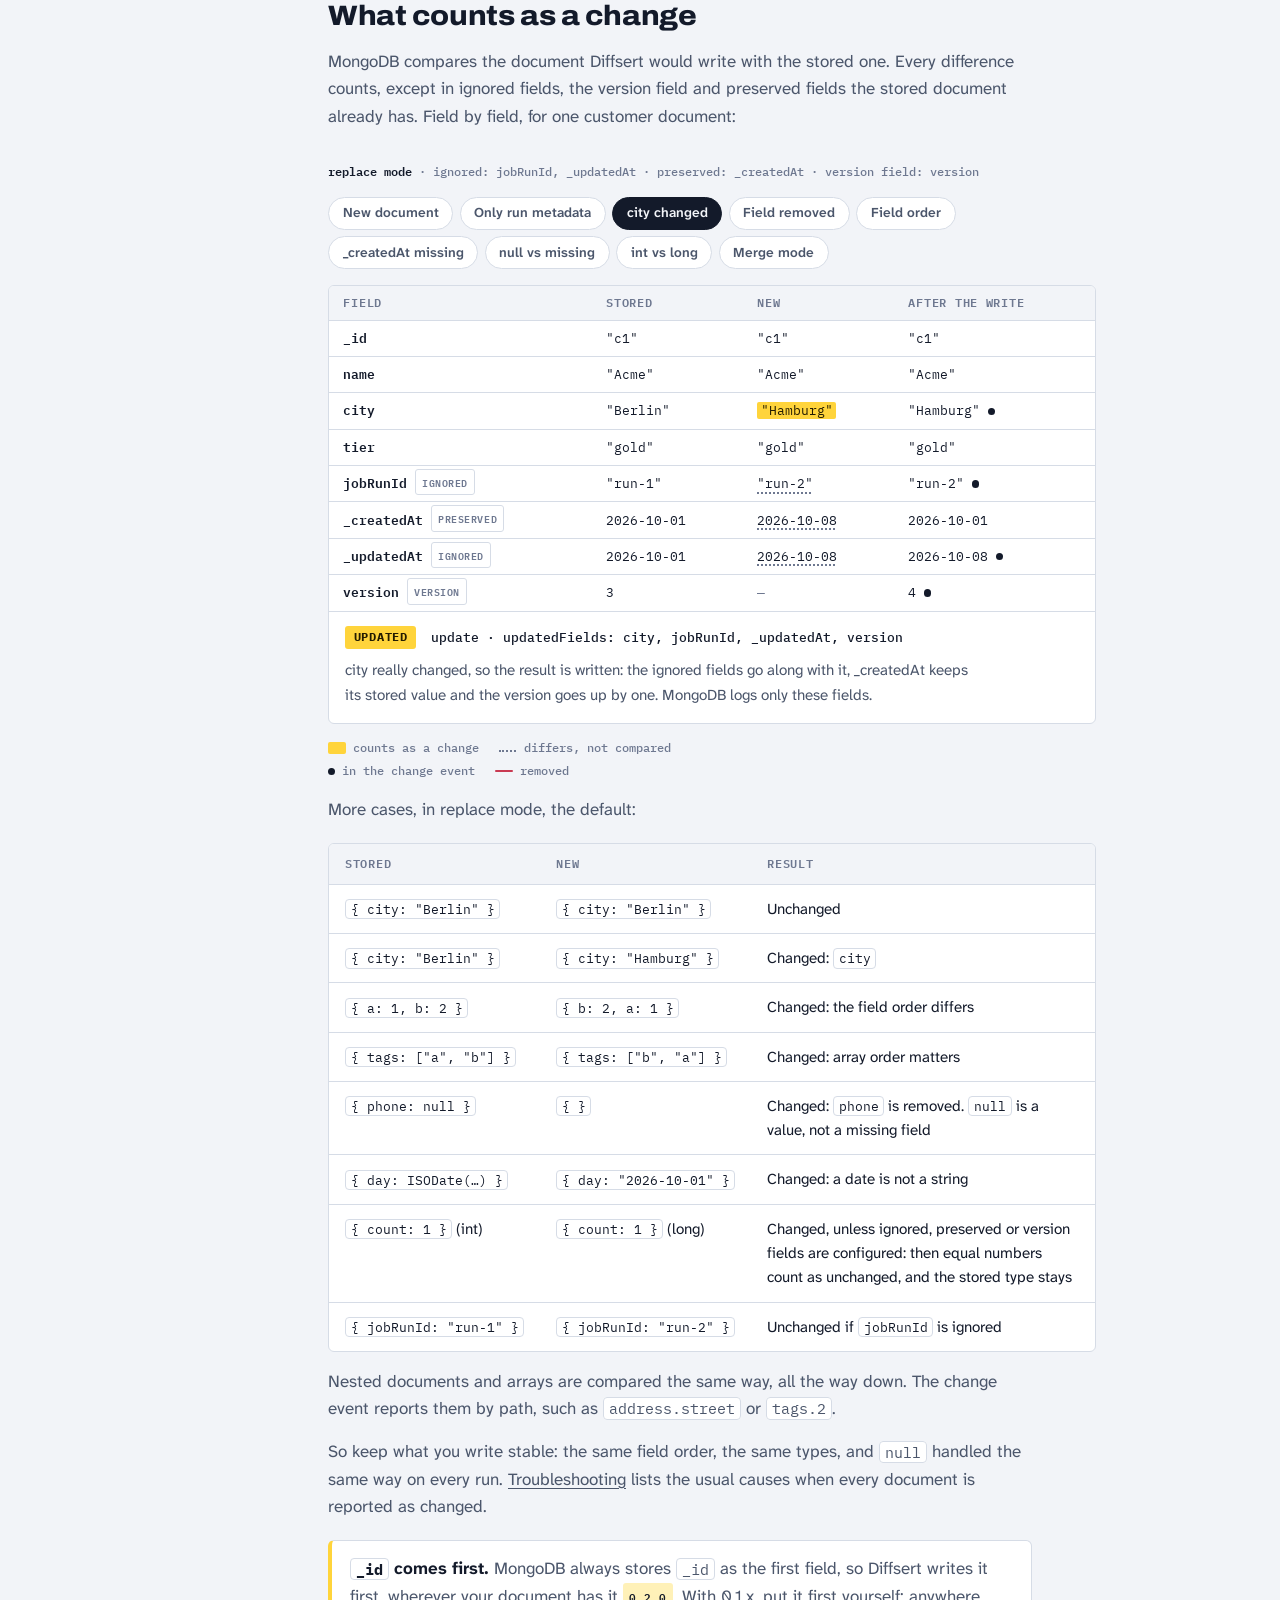
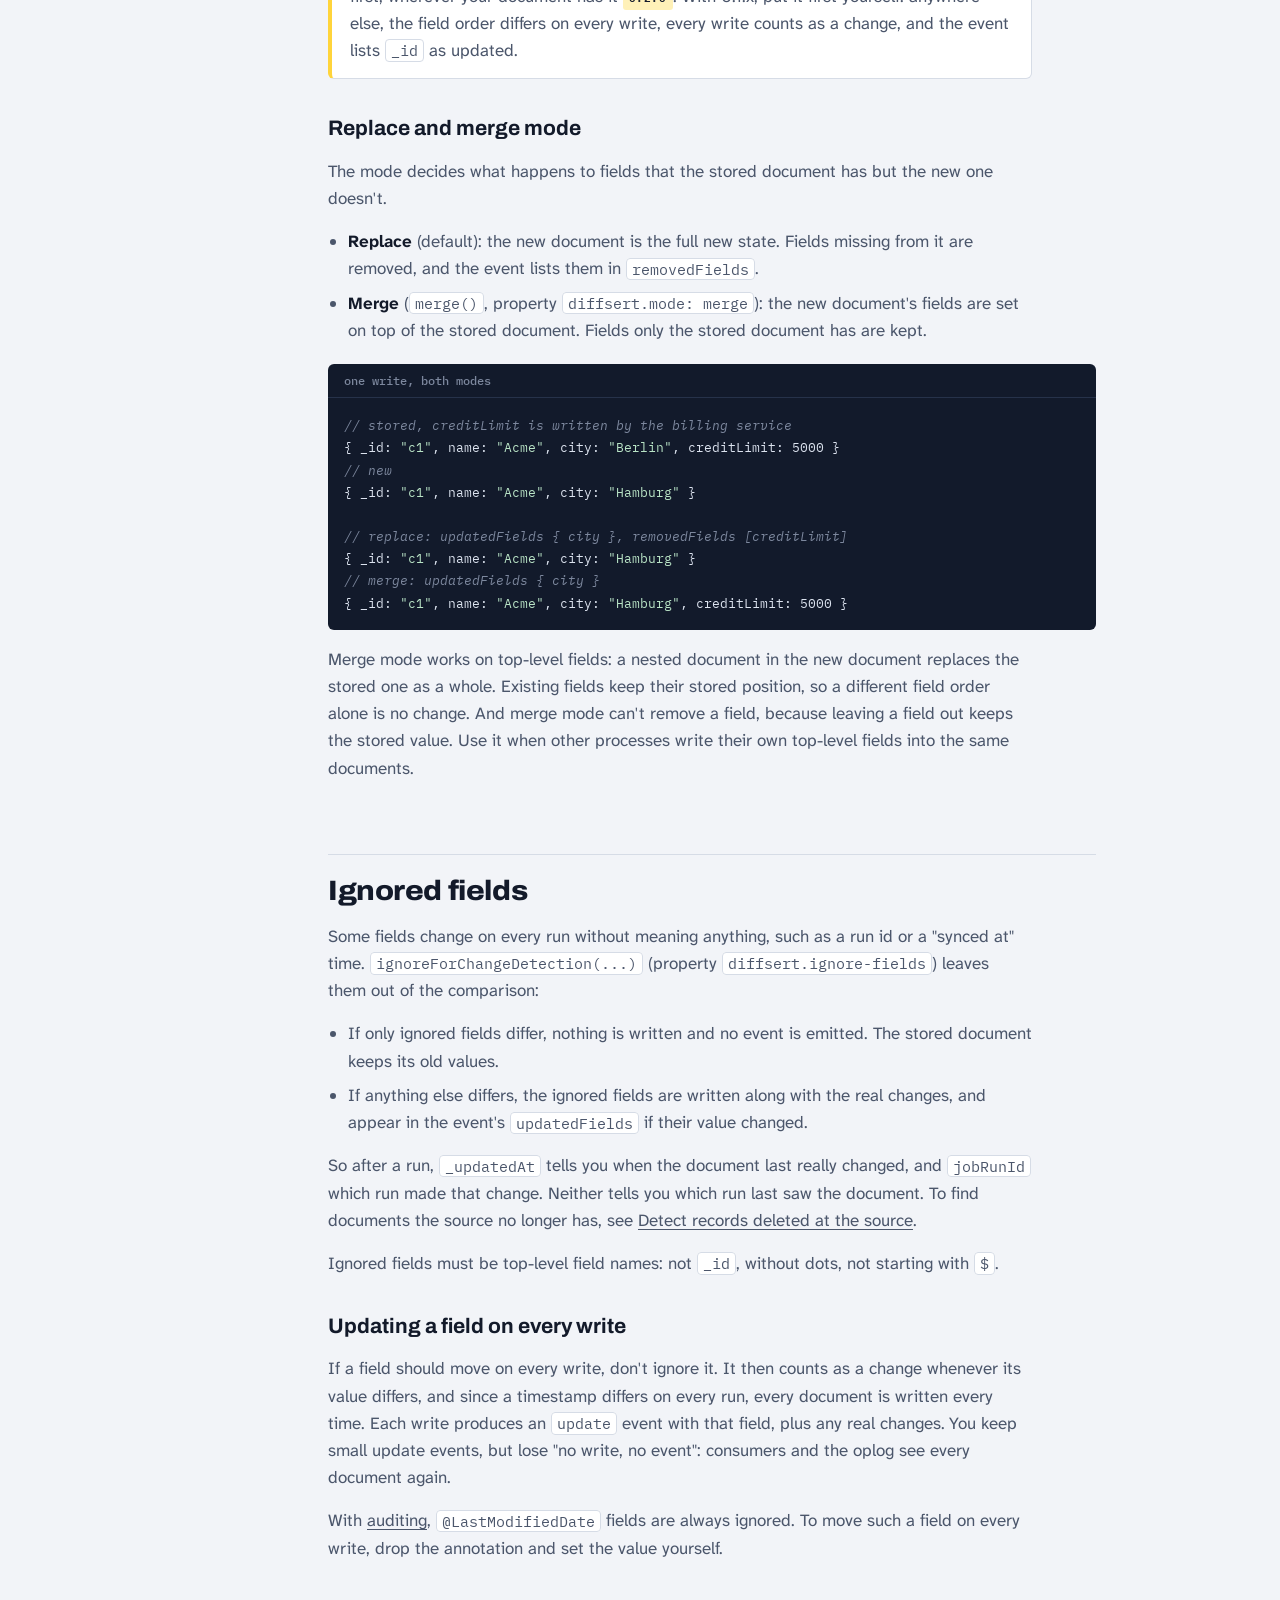
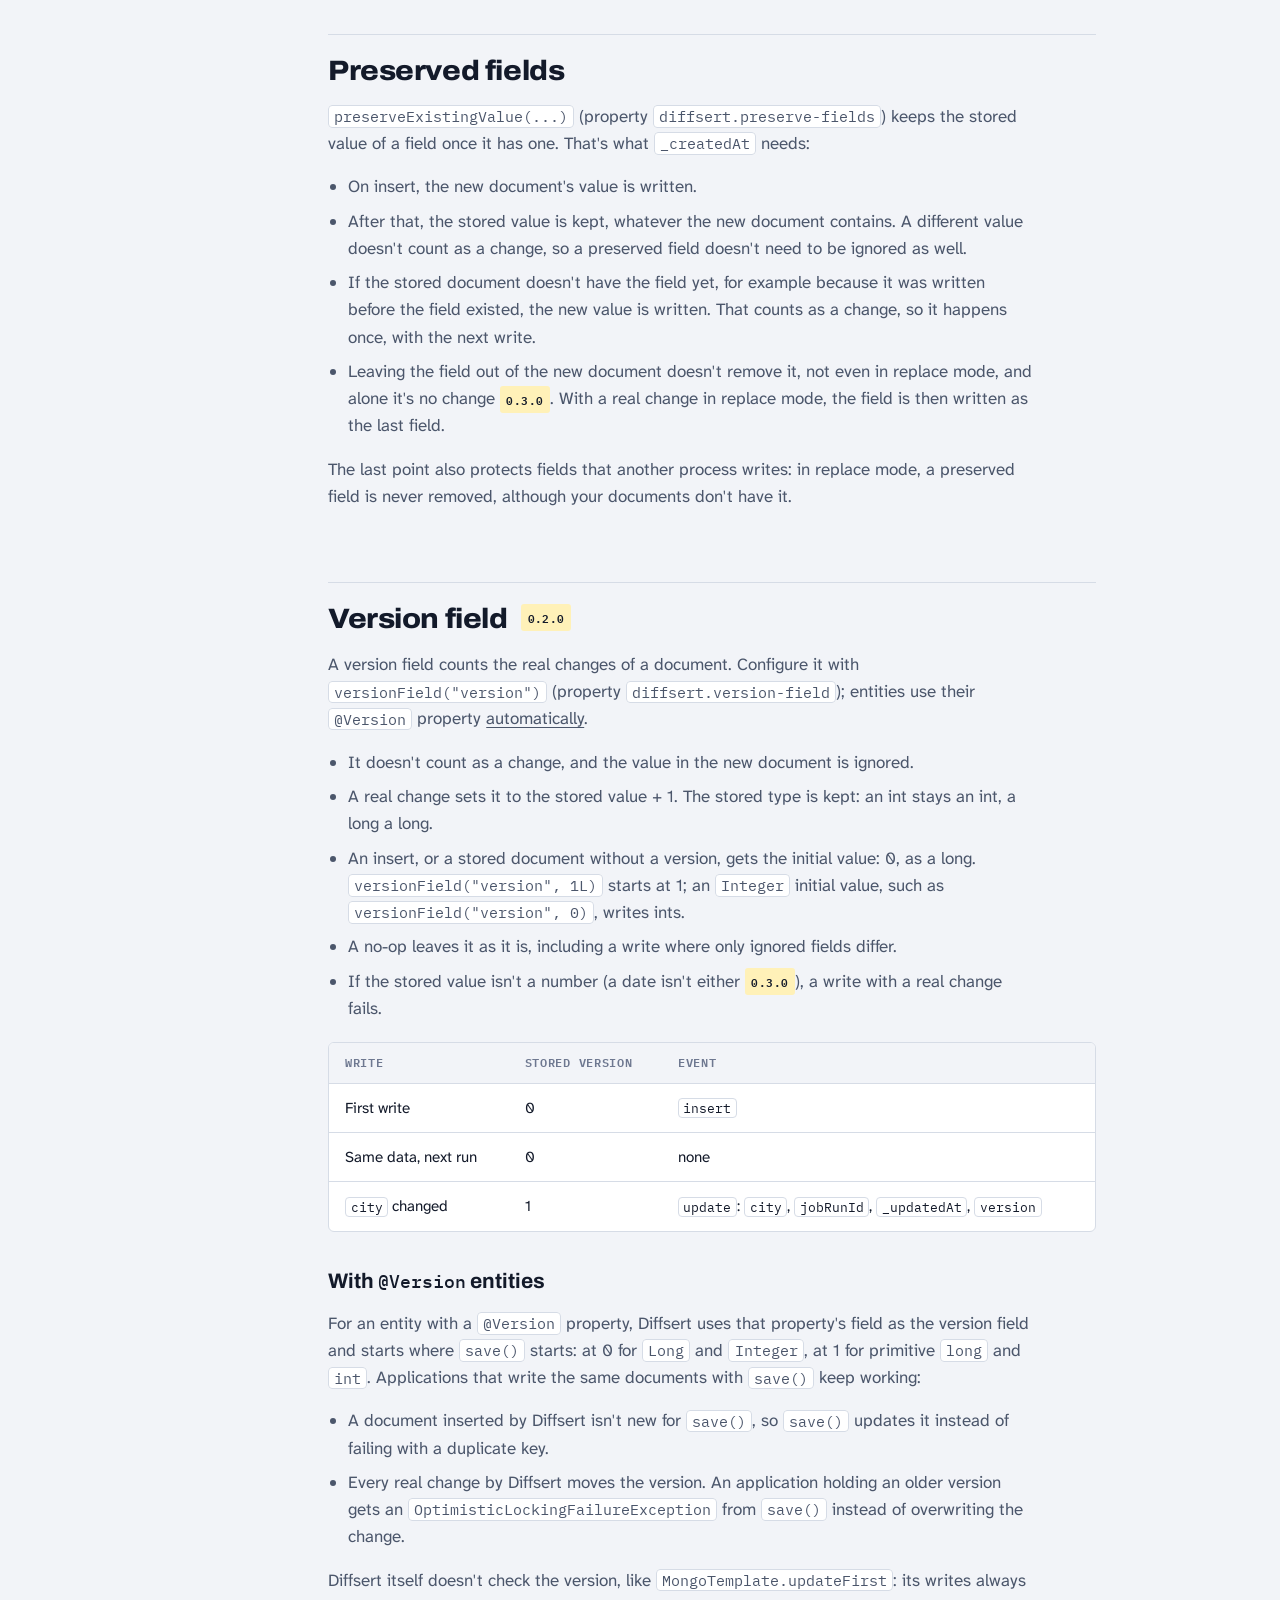
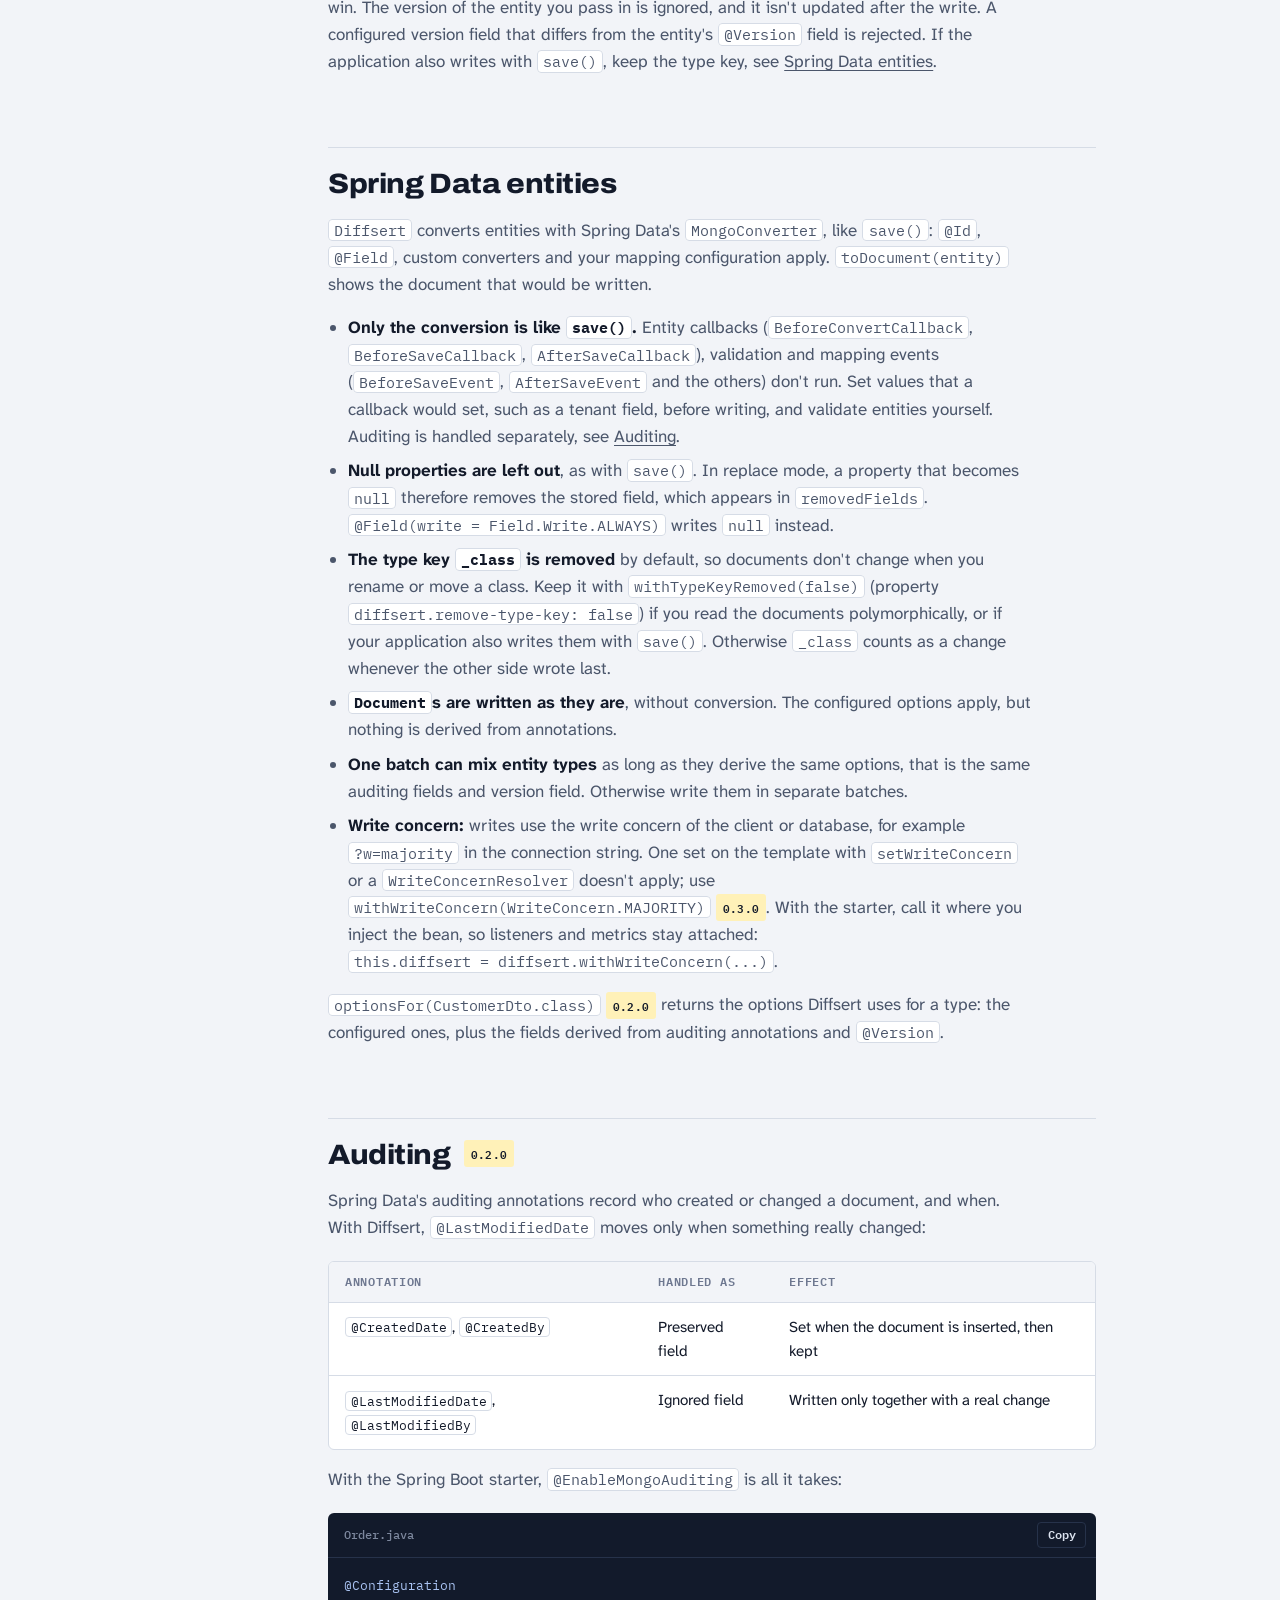
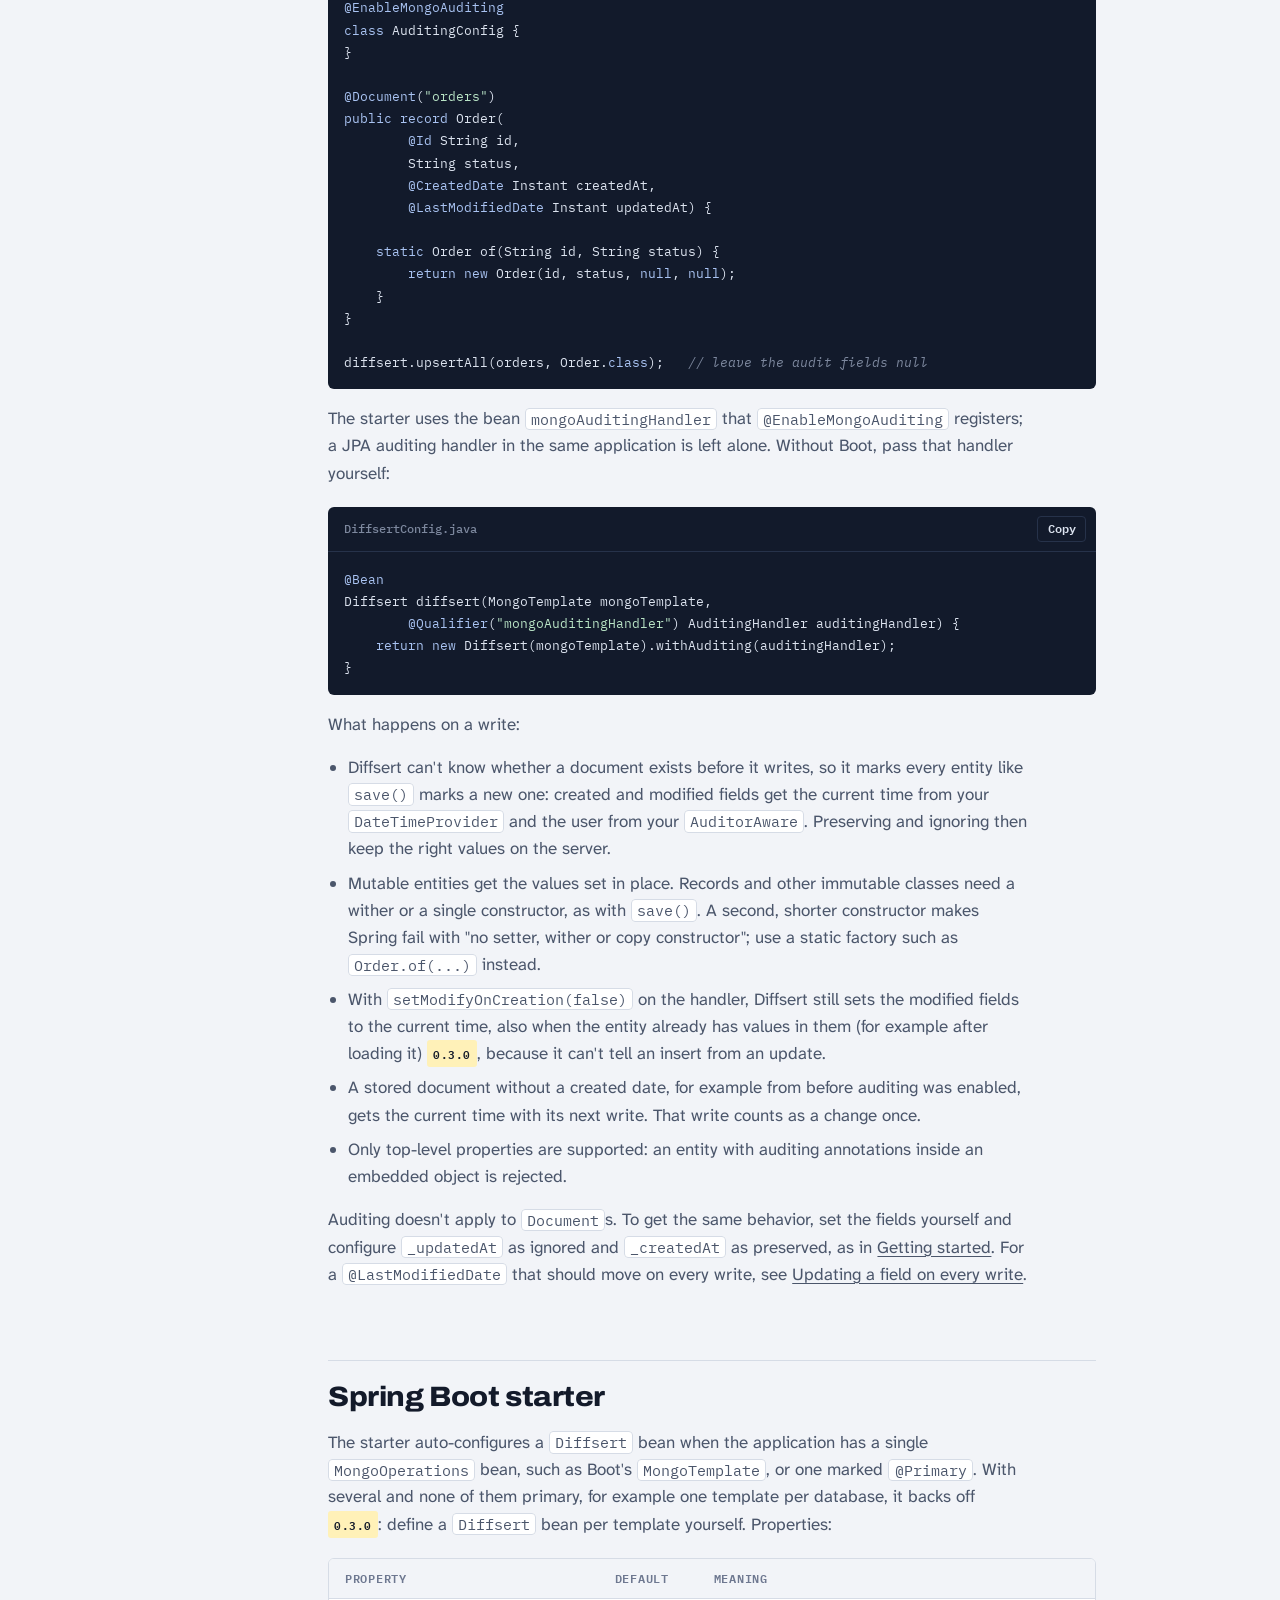
==== commit 577d6db2: "Add a change explorer and a decision flow to the website The landing page ("How it works") and the g" ====
--- a/site/guide.html
+++ b/site/guide.html
@@ -16,6 +16,7 @@
 <style>
 /* Guide: one reading column with a sticky table of contents; the highlighter marks the current section. */
 .nav a[aria-current="page"] { color: var(--ink); font-weight: 600; }
+@media (max-width: 420px) { .nav .home { display: none; } } /* the logo links home too */
 
 .guide {
   display: grid;
@@ -112,6 +113,62 @@
   vertical-align: middle;
 }
 h2 .since, h3 .since { margin-left: 0.5rem; position: relative; top: -0.15em; }
+/* ---------- decision flow: steps down the left, outcomes to the right (stacked on phones) ---------- */
+.flow { margin: 1.75rem 0 0; --spine: 19rem; --cx: calc(var(--spine) / 2); }
+.doc .flow-steps { list-style: none; margin: 0; padding: 0; max-width: none; color: var(--ink); }
+.flow-steps .fs-step {
+  position: relative;
+  display: grid;
+  grid-template-columns: minmax(0, var(--spine)) minmax(0, 21.5rem);
+  align-items: center;
+  margin: 0;
+  padding-top: 1.75rem;
+}
+.flow-steps .fs-step:first-child { padding-top: 0; }
+.fs-step + .fs-step::before, .fs-step + .fs-step::after { content: ""; position: absolute; left: var(--cx); }
+.fs-step + .fs-step::before { top: 0; height: 1.4rem; width: 1.5px; margin-left: -0.75px; background: var(--ink-3); }
+.fs-step + .fs-step::after { top: calc(1.75rem - 6px); margin-left: -5px; border: 5px solid transparent; border-top: 6px solid var(--ink-3); border-bottom: 0; }
+.fs-edge { position: absolute; top: 0.2rem; left: calc(var(--cx) + 0.6rem); font: 600 0.7rem/1 var(--mono); color: var(--ink-3); }
+.fs-box {
+  display: block;
+  background: var(--surface);
+  border: 1.5px solid var(--rule);
+  border-radius: var(--radius);
+  padding: 0.7rem 1rem;
+  text-align: center;
+  font-size: 0.92rem;
+  line-height: 1.35;
+}
+.fs-ask .fs-box { background: var(--paper); border-color: var(--ink-3); border-radius: 999px; font-weight: 700; }
+.fs-box small, .fs-out small { display: block; font-weight: 400; font-size: 0.75rem; color: var(--ink-3); margin-top: 0.15rem; }
+.fs-branch { display: grid; grid-template-columns: 4.5rem minmax(0, 1fr); align-items: center; }
+.fs-label { position: relative; padding: 0 0.6rem 0.4rem 0; text-align: center; font: 600 0.7rem/1 var(--mono); color: var(--ink-3); }
+.fs-label::before { content: ""; position: absolute; left: 0; right: 6px; bottom: 0; height: 1.5px; background: var(--ink-3); }
+.fs-label::after { content: ""; position: absolute; right: 0; bottom: -4.25px; border: 5px solid transparent; border-left: 6px solid var(--ink-3); border-right: 0; }
+.fs-out {
+  display: block;
+  background: var(--surface);
+  border: 1.5px solid var(--rule);
+  border-radius: var(--radius);
+  padding: 0.6rem 0.9rem;
+  text-align: center;
+}
+.fs-out b { font: 600 0.8rem/1.4 var(--mono); }
+.fs-out.inserted b { color: var(--insert); }
+.fs-out.unchanged { background: none; border-style: dashed; border-color: var(--ink-3); }
+.fs-out.updated { background: var(--hl); border-color: var(--hl); color: var(--hl-ink); }
+.fs-out.updated small { color: var(--hl-ink); }
+.fs-box code, .fs-out code { font-size: 0.9em; }
+.flow figcaption { margin-top: 1rem; font-size: var(--step--1); color: var(--ink-3); max-width: var(--measure); }
+/* phones: the main line runs down the left, past the outcomes, which branch off it */
+@media (max-width: 640px) {
+  .flow { --cx: 1.25rem; }
+  .flow-steps .fs-step { grid-template-columns: minmax(0, 1fr); }
+  .fs-branch { display: block; position: relative; margin: 0.6rem 0 0 3.9rem; }
+  .fs-branch::before { content: ""; position: absolute; left: calc(-2.65rem - 0.75px); top: -0.6rem; bottom: 50%; width: 1.5px; background: var(--ink-3); }
+  .fs-ask .fs-branch::before { bottom: 0; }
+  .fs-label { position: absolute; left: -2.65rem; width: 2.65rem; top: 50%; transform: translateY(-100%); padding: 0 0.5rem 0.35rem 0.2rem; }
+}
 .anchor { margin-left: 0.45rem; color: var(--ink-3); text-decoration: none; font-weight: 500; opacity: 0; }
 h2:hover .anchor, h3:hover .anchor, .anchor:focus-visible { opacity: 1; }
 @media (hover: none) { .anchor { display: none; } }
@@ -123,7 +180,7 @@
   <div class="wrap">
     <a class="mark" href="./" aria-label="Diffsert home"><span class="hl">diff</span>sert</a>
     <nav class="nav" aria-label="Site">
-      <a href="./">Overview</a>
+      <a class="home" href="./">Overview</a>
       <a href="guide.html" aria-current="page">Guide</a>
       <a class="gh" href="https://github.com/danielbartl/diffsert">
         <svg width="16" height="16" viewBox="0 0 16 16" aria-hidden="true" fill="currentColor"><path d="M8 0C3.58 0 0 3.58 0 8c0 3.54 2.29 6.53 5.47 7.59.4.07.55-.17.55-.38 0-.19-.01-.82-.01-1.49-2.01.37-2.53-.49-2.69-.94-.09-.23-.48-.94-.82-1.13-.28-.15-.68-.52-.01-.53.63-.01 1.08.58 1.23.82.72 1.21 1.87.87 2.33.66.07-.52.28-.87.51-1.07-1.78-.2-3.64-.89-3.64-3.95 0-.87.31-1.59.82-2.15-.08-.2-.36-1.02.08-2.12 0 0 .67-.21 2.2.82.64-.18 1.32-.27 2-.27.68 0 1.36.09 2 .27 1.53-1.04 2.2-.82 2.2-.82.44 1.1.16 1.92.08 2.12.51.56.82 1.27.82 2.15 0 3.07-1.87 3.75-3.65 3.95.29.25.54.73.54 1.48 0 1.07-.01 1.93-.01 2.2 0 .21.15.46.55.38A8.013 8.013 0 0016 8c0-4.42-3.58-8-8-8z"/></svg>
@@ -223,10 +280,34 @@
     <p>With ignored, preserved or version fields configured, the pipeline does more before anything is written:</p>
     <ol>
       <li>It copies the stored values of <a href="#preserved">preserved fields</a> into the new document.</li>
-      <li>It compares the result with the stored document, leaving out the <a href="#ignored">ignored fields</a> and the <a href="#versions">version field</a>.</li>
+      <li>It compares the result with the stored document, leaving out the <a href="#ignored">ignored fields</a>, the <a href="#versions">version field</a> and the preserved fields the stored document already has, whose values come from there anyway.</li>
       <li>If nothing else differs, it keeps the stored document as it is. That is a no-op, even though the ignored fields differ.</li>
       <li>Otherwise it writes the result, with the version field incremented if there is one.</li>
     </ol>
+    <figure class="flow">
+      <ol class="flow-steps" aria-label="One write, step by step">
+        <li class="fs-step"><span class="fs-box">Find the stored document by <code>_id</code></span></li>
+        <li class="fs-step fs-ask">
+          <span class="fs-box">Stored document found?</span>
+          <span class="fs-branch"><span class="fs-label">no</span><span class="fs-out inserted"><b>INSERTED · insert event</b><small>with <code>update</code>: NOT_FOUND, no event</small></span></span>
+        </li>
+        <li class="fs-step"><span class="fs-edge">yes</span><span class="fs-box">Copy back the stored preserved fields</span></li>
+        <li class="fs-step fs-ask">
+          <span class="fs-box">Anything else differs?<small>ignored, version and preserved fields left out</small></span>
+          <span class="fs-branch"><span class="fs-label">no</span><span class="fs-out unchanged"><b>UNCHANGED · no event</b><small>the stored document stays as it is</small></span></span>
+        </li>
+        <li class="fs-step"><span class="fs-edge">yes</span><span class="fs-box">Write the result, version + 1</span></li>
+        <li class="fs-step">
+          <span class="fs-box">MongoDB diffs it against the stored one</span>
+          <span class="fs-branch"><span class="fs-label">delta</span><span class="fs-out updated"><b>UPDATED · update event</b><small>with only the changed fields</small></span></span>
+        </li>
+      </ol>
+      <figcaption>
+        What one write goes through. The comparison happens only with ignored, preserved or version fields; without
+        them, the server's own diff decides, and an identical document is a no-op as well. For small documents or
+        near-total rewrites, MongoDB logs a <code class="inline">replace</code> instead of an <code class="inline">update</code>.
+      </figcaption>
+    </figure>
     <p>
       <code>DiffsertWriter.buildPipeline(document)</code> returns the exact pipeline for a document; its Javadoc
       explains each stage. What the server reports decides the outcome of a write:
@@ -428,8 +509,13 @@
     <h2 id="changes">What counts as a change</h2>
     <p>
       MongoDB compares the document Diffsert would write with the stored one. Every difference counts, except in
-      ignored fields and the version field. In replace mode, the default:
-    </p>
+      ignored fields, the version field and preserved fields the stored document already has. Field by field, for
+      one customer document:
+    </p>
+    <figure class="explorer" data-scenarios="new metadata city removed order created nulls numbers merge">
+      <figcaption class="sr">Change explorer: for each situation, the stored and the new document field by field, the document after the write, the outcome and the change event.</figcaption>
+    </figure>
+    <p>More cases, in replace mode, the default:</p>
     <div class="table-wrap">
       <table>
         <thead><tr><th scope="col">Stored</th><th scope="col">New</th><th scope="col">Result</th></tr></thead>
--- a/site/site.css
+++ b/site/site.css
@@ -1,5 +1,5 @@
 /* Shared by all pages of the Diffsert site: color tokens (light and dark), base type, header, inline code,
-   tables, code blocks and footer. Page-specific styles live in each page. */
+   tables, code blocks, the change explorer and footer. Page-specific styles live in each page. */
 :root {
   --paper: #F2F4F8;
   --surface: #FFFFFF;
@@ -169,6 +169,15 @@
   padding: 0.05em 0.35em;
   white-space: nowrap;
 }
+/* On phones, long inline code wraps (at spaces, or anywhere if one token is too wide) instead of overflowing. */
+@media (max-width: 600px) {
+  code.inline, p code, li code {
+    white-space: normal;
+    overflow-wrap: anywhere;
+    -webkit-box-decoration-break: clone;
+    box-decoration-break: clone;
+  }
+}
 
 /* ---------- tables ---------- */
 .table-wrap { overflow-x: auto; margin-top: 2rem; border: 1px solid var(--rule); border-radius: var(--radius); background: var(--surface); }
@@ -212,6 +221,82 @@
 .code .t { color: #F2C98B; }
 .code-stack { display: grid; gap: 1rem; min-width: 0; }
 
+/* ---------- change explorer (built by site.js) ---------- */
+.sr { position: absolute; width: 1px; height: 1px; overflow: hidden; clip-path: inset(50%); white-space: nowrap; }
+.explorer { margin: 2rem 0 0; display: grid; gap: 1rem; min-width: 0; }
+.explorer figcaption { color: var(--ink-2); max-width: var(--measure); }
+.explorer .ex-config { font: 500 0.78rem/1.5 var(--mono); color: var(--ink-3); margin: 0; max-width: none; }
+.ex-config b { color: var(--ink); font-weight: 600; }
+.ex-tabs { display: flex; flex-wrap: wrap; gap: 0.4rem; }
+.ex-tab {
+  font: 600 0.85rem/1 var(--body);
+  padding: 0.55rem 0.85rem;
+  border: 1px solid var(--rule);
+  border-radius: 999px;
+  background: var(--surface);
+  color: var(--ink-2);
+  cursor: pointer;
+}
+.ex-tab:hover { color: var(--ink); border-color: var(--ink-3); }
+.ex-tab[aria-selected="true"] { background: var(--ink); color: var(--paper); border-color: var(--ink); }
+.ex-panel { background: var(--surface); border: 1px solid var(--rule); border-radius: var(--radius); min-width: 0; overflow: hidden; }
+.ex-scroll { overflow-x: auto; }
+.explorer .ex-table { min-width: 31rem; font-size: 0.82rem; }
+.ex-table th { padding: 0.55rem 0.9rem; }
+.ex-table td { padding: 0.45rem 0.9rem; font-family: var(--mono); vertical-align: baseline; white-space: nowrap; }
+.ex-name { font-weight: 600; }
+.ex-role {
+  font: 600 0.6rem/1 var(--mono);
+  letter-spacing: 0.06em;
+  text-transform: uppercase;
+  color: var(--ink-3);
+  border: 1px solid var(--rule);
+  border-radius: 3px;
+  padding: 0.2rem 0.35rem;
+  margin-left: 0.5rem;
+  position: relative;
+  top: -0.1em;
+}
+.ex-missing { color: var(--ink-3); }
+.ex-v.change, .ex-missing.change { background: var(--hl); color: var(--hl-ink); border-radius: 2px; padding-inline: 0.25em; }
+.ex-v.skip { text-decoration: underline dotted var(--ink-3); text-decoration-thickness: 2px; text-underline-offset: 4px; }
+.ex-v.removed { color: var(--replace); text-decoration: line-through; }
+.ex-v.ev::after {
+  content: "";
+  display: inline-block;
+  width: 0.45rem;
+  height: 0.45rem;
+  margin-left: 0.45rem;
+  border-radius: 50%;
+  background: var(--ink);
+  vertical-align: 0.05em;
+}
+.ex-note { font: 500 0.7rem/1 var(--mono); color: var(--ink-3); margin-left: 0.5rem; }
+.ex-after.kept { color: var(--ink-3); }
+.ex-verdict { border-top: 1px solid var(--rule); padding: 0.9rem 1rem 1rem; display: grid; gap: 0.6rem; }
+.explorer .ex-result { display: flex; flex-wrap: wrap; gap: 0.5rem 0.9rem; align-items: center; margin: 0; }
+.ex-outcome { font: 700 0.72rem/1 var(--mono); letter-spacing: 0.06em; padding: 0.35rem 0.55rem; border-radius: 3px; }
+.ex-outcome.updated { background: var(--hl); color: var(--hl-ink); }
+.ex-outcome.inserted { background: var(--insert); color: var(--surface); }
+.ex-outcome.unchanged { border: 1.5px dashed var(--ink-3); color: var(--ink-3); padding: 0.25rem 0.45rem; }
+.ex-event { font: 500 0.8rem/1.5 var(--mono); color: var(--ink); overflow-wrap: anywhere; }
+.explorer .ex-why { margin: 0; color: var(--ink-2); font-size: 0.95rem; max-width: var(--measure); }
+.explorer .ex-legend { list-style: none; margin: 0; padding: 0; display: flex; flex-wrap: wrap; gap: 0.4rem 1.25rem; font: 500 0.75rem/1.4 var(--mono); color: var(--ink-3); }
+.explorer .ex-legend li { margin: 0; display: inline-flex; align-items: center; gap: 0.45rem; }
+.ex-key { display: inline-block; width: 1.1rem; height: 0.75rem; border-radius: 2px; }
+.ex-key.change { background: var(--hl); }
+.ex-key.skip { border-bottom: 2px dotted var(--ink-3); border-radius: 0; height: 0.5rem; }
+.ex-key.ev { width: 0.45rem; height: 0.45rem; border-radius: 50%; background: var(--ink); }
+.ex-key.removed { height: 2px; background: var(--replace); }
+@media (max-width: 600px) {
+  .explorer .ex-table { min-width: 0; font-size: 0.72rem; }
+  .ex-table th { padding: 0.45rem 0.4rem; font-size: 0.62rem; white-space: normal; }
+  .ex-table td { padding: 0.4rem; }
+  .ex-table th:first-child, .ex-table td:first-child { padding-left: 0.7rem; }
+  .ex-role, .ex-note { display: block; width: fit-content; margin: 0.2rem 0 0; top: 0; }
+  .ex-v.ev::after { margin-left: 0.3rem; }
+}
+
 /* ---------- footer ---------- */
 footer { border-top: 1px solid var(--rule); padding-block: 2.5rem 3rem; }
 footer .wrap { display: flex; flex-wrap: wrap; gap: 1rem 2rem; align-items: baseline; justify-content: space-between; font-size: var(--step--1); color: var(--ink-3); }
